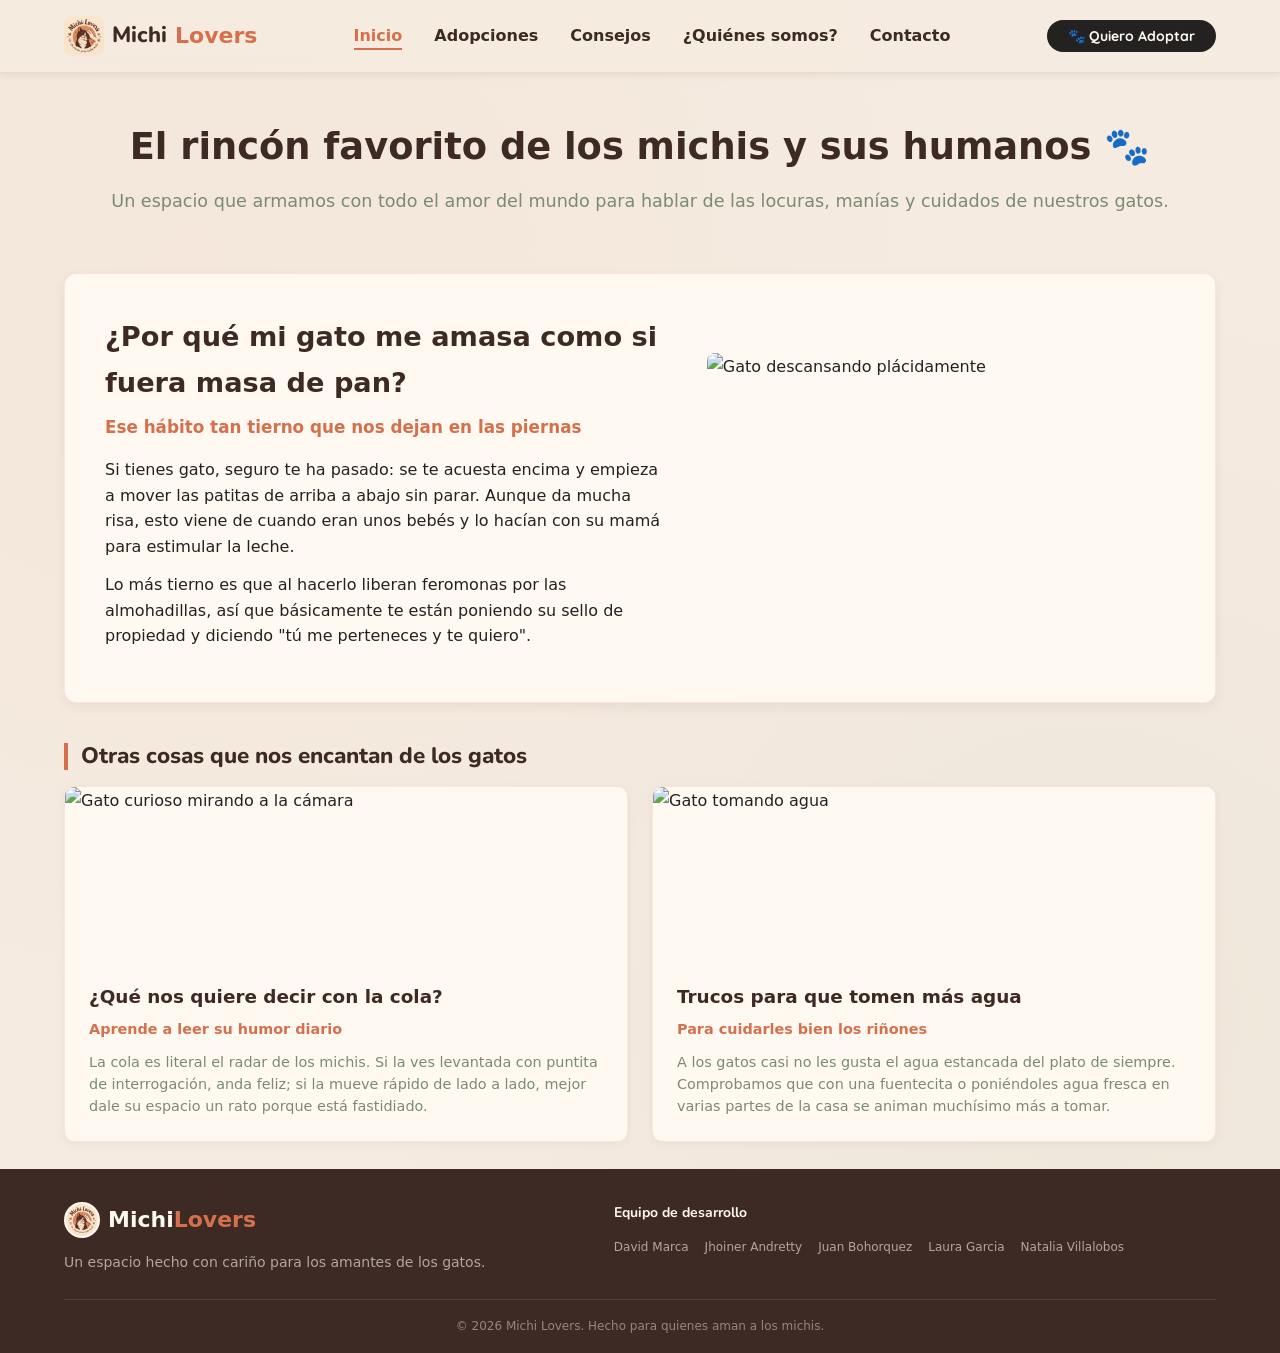
==== index.html @ 4d587a71 "Fix homepage links after rename" ====
<!DOCTYPE html>
<html lang="es">
<head>
  <meta charset="UTF-8">
  <meta name="viewport" content="width=device-width, initial-scale=1.0">
  <title>Blog Michi Lovers - Inicio</title>
  <link rel="stylesheet" href="styles.css">
</head>
<body>

  <!-- Navbar -->
  <header class="navbar" id="navbar" role="banner">
    <div class="container">
      <nav class="navbar__inner" aria-label="Navegación principal">
        <a href="index.html" class="navbar__logo" id="navbar-logo" aria-label="Michi Lovers - Ir al inicio">
          <img src="logo2michilovers.jpg" alt="Logo Michi Lovers" class="navbar__logo-img">
          Michi<span>Lovers</span>
        </a>
        <ul class="navbar__menu" id="navbar-menu" role="list">
          <li><a href="index.html" class="navbar__link is-active" id="nav-inicio" aria-current="page">Inicio</a></li>
          <li><a href="adopcion.html" class="navbar__link" id="nav-adopcion">Adopciones</a></li>
          <li><a href="articulos.html" class="navbar__link" id="nav-consejos">Consejos</a></li>
          <li><a href="quienesSomos.html" class="navbar__link" id="nav-quienes-somos">¿Quiénes somos?</a></li>
          <li><a href="contacto.html" class="navbar__link" id="nav-contacto">Contacto</a></li>
        </ul>
        <div class="navbar__cta" id="navbar-cta">
          <a href="adopcion.html" class="btn btn--dark btn--sm" id="navbar-cta-btn">&#x1F43E; Quiero Adoptar</a>
        </div>
        <button class="navbar__toggle" id="navbar-toggle" type="button" aria-label="Abrir menú de navegación" aria-expanded="false" aria-controls="navbar-menu">
          <span aria-hidden="true"></span>
          <span aria-hidden="true"></span>
          <span aria-hidden="true"></span>
        </button>
      </nav>
    </div>
  </header>

  <!-- Contenido principal -->
  <main class="home-main">

    <!-- Sección de bienvenida -->
    <section class="hero-section">
      <h1>El rincón favorito de los michis y sus humanos 🐾</h1>
      <p class="hero-subtitle">Un espacio que armamos con todo el amor del mundo para hablar de las locuras, manías y cuidados de nuestros gatos.</p>
    </section>

    <!-- Artículo destacado -->
    <article class="featured-article">
      <div class="article-text">
        <h2>¿Por qué mi gato me amasa como si fuera masa de pan?</h2>
        <h3>Ese hábito tan tierno que nos dejan en las piernas</h3>
        <p>Si tienes gato, seguro te ha pasado: se te acuesta encima y empieza a mover las patitas de arriba a abajo sin parar. Aunque da mucha risa, esto viene de cuando eran unos bebés y lo hacían con su mamá para estimular la leche.</p>
        <p>Lo más tierno es que al hacerlo liberan feromonas por las almohadillas, así que básicamente te están poniendo su sello de propiedad y diciendo "tú me perteneces y te quiero".</p>
      </div>
      <div class="article-image">
        <img src="https://images.unsplash.com/photo-1514888286974-6c03e2ca1dba" alt="Gato descansando plácidamente">
      </div>
    </article>

    <!-- Artículos secundarios en cuadrícula -->
    <section class="sub-articles-section">
      <h3 class="section-title">Otras cosas que nos encantan de los gatos</h3>

      <div class="articles-grid">
        <article class="card-article">
          <div class="card-image">
            <img src="https://images.unsplash.com/photo-1573865526739-10659fec78a5" alt="Gato curioso mirando a la cámara">
          </div>
          <div class="card-body">
            <h4>¿Qué nos quiere decir con la cola?</h4>
            <h5>Aprende a leer su humor diario</h5>
            <p>La cola es literal el radar de los michis. Si la ves levantada con puntita de interrogación, anda feliz; si la mueve rápido de lado a lado, mejor dale su espacio un rato porque está fastidiado.</p>
          </div>
        </article>

        <article class="card-article">
          <div class="card-image">
            <img src="https://images.unsplash.com/photo-1533738363-b7f9aef128ce" alt="Gato tomando agua">
          </div>
          <div class="card-body">
            <h4>Trucos para que tomen más agua</h4>
            <h5>Para cuidarles bien los riñones</h5>
            <p>A los gatos casi no les gusta el agua estancada del plato de siempre. Comprobamos que con una fuentecita o poniéndoles agua fresca en varias partes de la casa se animan muchísimo más a tomar.</p>
          </div>
        </article>
      </div>
    </section>

  </main>

  <!-- Footer -->
  <footer class="footer" role="contentinfo">
    <div class="container">
      <div class="footer__inner">
        <div class="footer__brand">
          <div class="footer__brand-logo">
            <img src="logo2michilovers.jpg" alt="" class="footer__brand-logo-img">
            <span>Michi<span class="footer__brand-highlight">Lovers</span></span>
          </div>
          <p class="footer__brand-text">Un espacio hecho con cariño para los amantes de los gatos.</p>
        </div>
        <section class="footer__team" aria-labelledby="footer-team-title">
          <h2 class="footer__team-title" id="footer-team-title">Equipo de desarrollo</h2>
          <ul class="footer__team-list">
            <li>David Marca</li>
            <li>Jhoiner Andretty</li>
            <li>Juan Bohorquez</li>
            <li>Laura Garcia</li>
            <li>Natalia Villalobos</li>
          </ul>
        </section>
      </div>
      <p class="footer__copyright">&copy; 2026 Michi Lovers. Hecho para quienes aman a los michis.</p>
    </div>
  </footer>

  <script>
    const navbarToggle = document.getElementById('navbar-toggle');
    const navbarMenu = document.getElementById('navbar-menu');

    navbarToggle.addEventListener('click', () => {
      const isOpen = navbarToggle.getAttribute('aria-expanded') === 'true';
      navbarToggle.setAttribute('aria-expanded', String(!isOpen));
      navbarToggle.setAttribute('aria-label', isOpen ? 'Abrir menú de navegación' : 'Cerrar menú de navegación');
      navbarMenu.classList.toggle('is-open', !isOpen);
    });
  </script>
</body>
</html>
---- styles.css ----
/* ============================================================
   MICHI LOVERS — Hoja de Estilos Principal
   Diseño: Cálido · Artesanal · Comunitario
   ============================================================ */

/* ------------------------------------------------------------
   1. FUENTES (Google Fonts)
   ------------------------------------------------------------ */
@import url('https://fonts.googleapis.com/css2?family=Quicksand:wght@400;500;600;700&family=Nunito:wght@400;600;700;800&display=swap');

/* ------------------------------------------------------------
   2. VARIABLES DE DISEÑO — Design Tokens
   ------------------------------------------------------------ */
:root {
  /* Paleta de Colores */
  --color-bg:          #F5EBE0; /* Beige claro / Crema de papel natural */
  --color-text:        #3E2A24; /* Marrón oscuro chocolate (texto principal) */
  --color-accent:      #D5704C; /* Terracota / Óxido (destacados y acentos) */
  --color-secondary:   #7B8A75; /* Verde apagado / Salvia (detalles) */
  --color-card:        #FFF9F2; /* Blanco roto / Crema de pelaje (tarjetas) */
  --color-dark:        #242121; /* Casi negro (botones oscuros y bordes fuertes) */
  --color-footer-bg:   #3E2A24; /* Marrón chocolate (fondo del footer) */
  --color-footer-text: #FFF9F2; /* Crema suave (texto del footer) */
  --color-accent-hover:#c05c39; /* Terracota más oscuro para hover */
  --color-muted:       #9e8b7b; /* Tono apagado para textos secundarios */

  /* Tipografía */
  --font-primary:   'Quicksand', 'Nunito', sans-serif;
  --font-secondary: 'Nunito', 'Quicksand', sans-serif;

  /* Escala tipográfica */
  --fs-xs:   0.75rem;   /* 12px */
  --fs-sm:   0.875rem;  /* 14px */
  --fs-base: 1rem;      /* 16px */
  --fs-md:   1.125rem;  /* 18px */
  --fs-lg:   1.375rem;  /* 22px */
  --fs-xl:   1.75rem;   /* 28px */
  --fs-2xl:  2.25rem;   /* 36px */
  --fs-3xl:  3rem;      /* 48px */

  /* Espaciado */
  --space-xs:  0.5rem;
  --space-sm:  0.75rem;
  --space-md:  1rem;
  --space-lg:  1.5rem;
  --space-xl:  2rem;
  --space-2xl: 3rem;
  --space-3xl: 5rem;

  /* Radios de borde */
  --radius-sm:  8px;
  --radius-md:  12px;
  --radius-lg:  20px;
  --radius-xl:  24px;
  --radius-pill:50px;
  --radius-full:999px;

  /* Sombras */
  --shadow-sm:   0 2px 8px rgba(62, 42, 36, 0.08);
  --shadow-md:   0 6px 20px rgba(62, 42, 36, 0.12);
  --shadow-lg:   0 12px 40px rgba(62, 42, 36, 0.16);
  --shadow-card: 0 4px 16px rgba(213, 112, 76, 0.10);

  /* Transiciones */
  --transition-fast:   150ms ease;
  --transition-base:   250ms ease;
  --transition-smooth: 400ms cubic-bezier(0.25, 0.46, 0.45, 0.94);

  /* Ancho máximo del contenedor */
  --max-width: 1200px;
}

/* ------------------------------------------------------------
   3. RESET Y BASE GLOBAL
   ------------------------------------------------------------ */
*,
*::before,
*::after {
  box-sizing: border-box;
  margin: 0;
  padding: 0;
}

html {
  scroll-behavior: smooth;
  font-size: 16px;
}

body {
  font-family: var(--font-primary);
  background-color: var(--color-bg);
  color: var(--color-text);
  line-height: 1.7;
  -webkit-font-smoothing: antialiased;
  -moz-osx-font-smoothing: grayscale;
  overflow-x: hidden;
  /* Textura de fondo sutil con gradientes decorativos */
  background-image:
    radial-gradient(circle at 15% 20%, rgba(213, 112, 76, 0.04) 0%, transparent 50%),
    radial-gradient(circle at 85% 75%, rgba(123, 138, 117, 0.05) 0%, transparent 50%);
}

img {
  max-width: 100%;
  display: block;
}

a {
  color: inherit;
  text-decoration: none;
}

ul, ol {
  list-style: none;
}

button {
  cursor: pointer;
  font-family: inherit;
  border: none;
  background: none;
}

/* ------------------------------------------------------------
   4. DECORACIÓN DE FONDO — Huellas y corazones como pseudo-elementos
   ------------------------------------------------------------ */
.section--decorated {
  position: relative;
  overflow: hidden;
}

.section--decorated::before {
  content: '🐾';
  position: absolute;
  font-size: 5rem;
  opacity: 0.04;
  top: 2rem;
  left: -1rem;
  transform: rotate(-18deg);
  pointer-events: none;
  user-select: none;
}

.section--decorated::after {
  content: '🐾';
  position: absolute;
  font-size: 4rem;
  opacity: 0.04;
  bottom: 2rem;
  right: -0.5rem;
  transform: rotate(12deg);
  pointer-events: none;
  user-select: none;
}

/* ------------------------------------------------------------
   5. CONTENEDOR PRINCIPAL
   ------------------------------------------------------------ */
.container {
  width: 100%;
  max-width: var(--max-width);
  margin-inline: auto;
  padding-inline: var(--space-lg);
}

/* ------------------------------------------------------------
   6. UTILIDADES TIPOGRÁFICAS
   ------------------------------------------------------------ */
.text-accent   { color: var(--color-accent); }
.text-muted    { color: var(--color-muted); font-size: var(--fs-sm); }
.text-center   { text-align: center; }
.text-bold     { font-weight: 700; }

/* Títulos de sección */
.section-title {
  font-family: var(--font-secondary);
  font-size: var(--fs-2xl);
  font-weight: 800;
  color: var(--color-text);
  line-height: 1.2;
}

.section-subtitle {
  font-size: var(--fs-md);
  color: var(--color-muted);
  max-width: 560px;
  margin-inline: auto;
  margin-top: var(--space-sm);
}

/* Etiqueta de sección (badge pequeño sobre el título) */
.section-eyebrow {
  display: inline-block;
  font-size: var(--fs-xs);
  font-weight: 700;
  letter-spacing: 0.1em;
  text-transform: uppercase;
  color: var(--color-accent);
  background-color: rgba(213, 112, 76, 0.12);
  padding: 4px 14px;
  border-radius: var(--radius-full);
  margin-bottom: var(--space-sm);
}

/* ------------------------------------------------------------
   7. SISTEMA DE BOTONES
   ------------------------------------------------------------ */

/* Base compartida de todos los botones */
.btn {
  display: inline-flex;
  align-items: center;
  justify-content: center;
  gap: var(--space-xs);
  font-family: var(--font-primary);
  font-weight: 700;
  font-size: var(--fs-base);
  padding: 0.65rem 1.75rem;
  border-radius: var(--radius-pill);
  border: 2px solid transparent;
  transition:
    background-color var(--transition-base),
    color           var(--transition-base),
    border-color    var(--transition-base),
    box-shadow      var(--transition-base),
    transform       var(--transition-fast);
  text-decoration: none;
  white-space: nowrap;
  line-height: 1;
}

.btn:active {
  transform: scale(0.97);
}

/* Botón primario — Terracota */
.btn--primary {
  background-color: var(--color-accent);
  color: #fff;
  border-color: var(--color-accent);
}

.btn--primary:hover,
.btn--primary:focus-visible {
  background-color: var(--color-accent-hover);
  border-color:     var(--color-accent-hover);
  box-shadow:       0 6px 20px rgba(213, 112, 76, 0.35);
  transform:        translateY(-2px);
}

/* Botón secundario — Salvia (outline) */
.btn--secondary {
  background-color: transparent;
  color: var(--color-secondary);
  border-color: var(--color-secondary);
}

.btn--secondary:hover,
.btn--secondary:focus-visible {
  background-color: var(--color-secondary);
  color: #fff;
  box-shadow: 0 4px 14px rgba(123, 138, 117, 0.30);
  transform: translateY(-2px);
}

/* Botón oscuro — Para "¡Quiero Adoptar!" en navbar */
.btn--dark {
  background-color: var(--color-dark);
  color: var(--color-card);
  border-color: var(--color-dark);
}

.btn--dark:hover,
.btn--dark:focus-visible {
  background-color: var(--color-accent);
  border-color: var(--color-accent);
  box-shadow: 0 6px 20px rgba(213, 112, 76, 0.35);
  transform: translateY(-2px);
}

/* Botón claro — Para secciones oscuras */
.btn--light {
  background-color: var(--color-card);
  color: var(--color-text);
  border-color: var(--color-card);
}

.btn--light:hover,
.btn--light:focus-visible {
  background-color: #fff;
  box-shadow: 0 6px 20px rgba(0, 0, 0, 0.2);
  transform: translateY(-2px);
}

/* Botón outline claro — Para secciones oscuras */
.btn--outline-light {
  background-color: transparent;
  color: var(--color-footer-text);
  border-color: rgba(255, 249, 242, 0.40);
}

.btn--outline-light:hover,
.btn--outline-light:focus-visible {
  background-color: rgba(255, 249, 242, 0.12);
  border-color: var(--color-footer-text);
  transform: translateY(-2px);
}

/* Tamaño pequeño */
.btn--sm {
  font-size: var(--fs-sm);
  padding: 0.45rem 1.2rem;
}

/* Tamaño grande */
.btn--lg {
  font-size: var(--fs-md);
  padding: 0.85rem 2.2rem;
}

/* ------------------------------------------------------------
   8. NAVBAR / HEADER
   ------------------------------------------------------------ */
.navbar {
  position: sticky;
  top: 0;
  z-index: 100;
  background-color: rgba(245, 235, 224, 0.88); /* Beige semitransparente */
  backdrop-filter: blur(12px);
  -webkit-backdrop-filter: blur(12px);
  border-bottom: 1px solid rgba(62, 42, 36, 0.08);
  box-shadow: var(--shadow-sm);
  transition: box-shadow var(--transition-base);
}

.navbar.scrolled {
  box-shadow: var(--shadow-md);
}

/* Contenedor interno de la navbar */
.navbar__inner {
  display: flex;
  align-items: center;
  justify-content: space-between;
  height: 72px;
  gap: var(--space-lg);
}

/* Logo */
.navbar__logo {
  display: flex;
  align-items: center;
  gap: var(--space-xs);
  font-family: var(--font-secondary);
  font-size: var(--fs-lg);
  font-weight: 800;
  color: var(--color-text);
  flex-shrink: 0;
  transition: opacity var(--transition-fast);
}

.navbar__logo:hover {
  opacity: 0.8;
}

.navbar__logo-icon {
  font-size: 1.6rem;
  line-height: 1;
}

.navbar__logo span {
  color: var(--color-accent);
}

/* Menú de navegación — centrado */
.navbar__menu {
  display: flex;
  align-items: center;
  gap: var(--space-xl);
  flex: 1;
  justify-content: center;
}

/* Enlace de navegación */
.navbar__link {
  font-size: var(--fs-base);
  font-weight: 600;
  color: var(--color-text);
  padding-bottom: 3px;
  border-bottom: 2px solid transparent;
  transition:
    color         var(--transition-fast),
    border-color  var(--transition-fast);
}

.navbar__link:hover {
  color: var(--color-accent);
  border-bottom-color: var(--color-accent);
}

/* Estado activo del enlace */
.navbar__link.is-active {
  color: var(--color-accent);
  border-bottom-color: var(--color-accent);
}

/* CTA del navbar (derecha) */
.navbar__cta {
  flex-shrink: 0;
}

/* Botón hamburguesa (solo móvil) */
.navbar__toggle {
  display: none;
  flex-direction: column;
  justify-content: center;
  align-items: center;
  gap: 5px;
  width: 36px;
  height: 36px;
  background: none;
  border: none;
  cursor: pointer;
  padding: 4px;
}

.navbar__toggle span {
  display: block;
  width: 22px;
  height: 2px;
  background-color: var(--color-text);
  border-radius: 2px;
  transition: transform var(--transition-base), opacity var(--transition-base);
}

/* Estado abierto del toggle hamburguesa */
.navbar__toggle.is-open span:nth-child(1) { transform: translateY(7px) rotate(45deg); }
.navbar__toggle.is-open span:nth-child(2) { opacity: 0; }
.navbar__toggle.is-open span:nth-child(3) { transform: translateY(-7px) rotate(-45deg); }

/* ------------------------------------------------------------
   9. SECCIÓN HERO
   ------------------------------------------------------------ */
.hero {
  position: relative;
  overflow: hidden;
  padding-block: var(--space-3xl);
}

/* Decoración de fondo del hero */
.hero::before {
  content: '🐾';
  position: absolute;
  font-size: 12rem;
  opacity: 0.035;
  top: -2rem;
  right: -3rem;
  transform: rotate(20deg);
  pointer-events: none;
  user-select: none;
}

.hero::after {
  content: '🐾';
  position: absolute;
  font-size: 8rem;
  opacity: 0.035;
  bottom: 1rem;
  left: -2rem;
  transform: rotate(-10deg);
  pointer-events: none;
  user-select: none;
}

/* Grid del hero — dos columnas en escritorio */
.hero__inner {
  display: grid;
  grid-template-columns: 1fr 1fr;
  align-items: center;
  gap: var(--space-3xl);
}

/* Columna de texto */
.hero__content {
  display: flex;
  flex-direction: column;
  align-items: flex-start;
  gap: var(--space-lg);
}

.hero__title {
  font-family: var(--font-secondary);
  font-size: var(--fs-3xl);
  font-weight: 800;
  line-height: 1.15;
  color: var(--color-text);
}

.hero__title .highlight {
  color: var(--color-accent);
  position: relative;
  display: inline-block;
}

/* Subrayado decorativo en el título hero */
.hero__title .highlight::after {
  content: '';
  position: absolute;
  bottom: -4px;
  left: 0;
  width: 100%;
  height: 4px;
  background-color: var(--color-accent);
  border-radius: var(--radius-full);
  opacity: 0.4;
}

.hero__description {
  font-size: var(--fs-md);
  color: var(--color-muted);
  max-width: 480px;
  line-height: 1.8;
}

.hero__actions {
  display: flex;
  flex-wrap: wrap;
  gap: var(--space-sm);
  margin-top: var(--space-xs);
}

/* Estadísticas pequeñas bajo los botones */
.hero__stats {
  display: flex;
  gap: var(--space-xl);
  margin-top: var(--space-sm);
  padding-top: var(--space-lg);
  border-top: 1px solid rgba(62, 42, 36, 0.10);
}

.hero__stat-number {
  font-family: var(--font-secondary);
  font-size: var(--fs-xl);
  font-weight: 800;
  color: var(--color-accent);
  display: block;
}

.hero__stat-label {
  font-size: var(--fs-sm);
  color: var(--color-muted);
}

/* Columna de imagen */
.hero__image-wrapper {
  position: relative;
  display: flex;
  justify-content: center;
}

.hero__image {
  width: 100%;
  max-width: 480px;
  aspect-ratio: 4 / 5;
  object-fit: cover;
  border-radius: var(--radius-xl);
  box-shadow: var(--shadow-lg);
}

/* Badge flotante sobre la imagen hero */
.hero__badge {
  position: absolute;
  bottom: -1rem;
  left: -1rem;
  background-color: var(--color-card);
  border-radius: var(--radius-lg);
  padding: var(--space-sm) var(--space-md);
  box-shadow: var(--shadow-md);
  display: flex;
  align-items: center;
  gap: var(--space-xs);
  font-weight: 700;
  font-size: var(--fs-sm);
  color: var(--color-text);
  animation: float 3.5s ease-in-out infinite;
}

.hero__badge-icon {
  font-size: 1.4rem;
}

/* Animación de flotación */
@keyframes float {
  0%, 100% { transform: translateY(0); }
  50%       { transform: translateY(-8px); }
}

/* ------------------------------------------------------------
   10. SECCIÓN DE CARACTERÍSTICAS / HIGHLIGHTS
   ------------------------------------------------------------ */
.features {
  position: relative;
  padding-block: var(--space-3xl);
  overflow: hidden;
}

.features__header {
  text-align: center;
  margin-bottom: var(--space-2xl);
}

/* Grid de features */
.features__grid {
  display: grid;
  grid-template-columns: repeat(3, 1fr);
  gap: var(--space-lg);
}

/* Tarjeta de feature individual */
.feature-card {
  background-color: var(--color-card);
  border-radius: var(--radius-xl);
  padding: var(--space-xl);
  box-shadow: var(--shadow-card);
  display: flex;
  flex-direction: column;
  gap: var(--space-sm);
  transition:
    transform   var(--transition-smooth),
    box-shadow  var(--transition-smooth);
  position: relative;
  overflow: hidden;
}

/* Barra de acento en la parte superior de cada feature-card */
.feature-card::before {
  content: '';
  position: absolute;
  top: 0;
  left: 0;
  right: 0;
  height: 4px;
  background: linear-gradient(90deg, var(--color-accent), var(--color-secondary));
  border-radius: var(--radius-xl) var(--radius-xl) 0 0;
  opacity: 0;
  transition: opacity var(--transition-base);
}

.feature-card:hover {
  transform: translateY(-6px);
  box-shadow: var(--shadow-lg);
}

.feature-card:hover::before {
  opacity: 1;
}

.feature-card__icon {
  font-size: 2.4rem;
  line-height: 1;
  margin-bottom: var(--space-xs);
}

.feature-card__title {
  font-family: var(--font-secondary);
  font-size: var(--fs-lg);
  font-weight: 700;
  color: var(--color-text);
}

.feature-card__text {
  font-size: var(--fs-sm);
  color: var(--color-muted);
  line-height: 1.7;
}

/* ------------------------------------------------------------
   11. SECCIÓN DE TARJETAS — Consejos y Adopciones
   ------------------------------------------------------------ */
.cards-section {
  position: relative;
  padding-block: var(--space-3xl);
  overflow: hidden;
}

/* Decoración de corazón de fondo */
.cards-section::before {
  content: '♥';
  position: absolute;
  font-size: 10rem;
  color: var(--color-accent);
  opacity: 0.03;
  top: 1rem;
  right: 2rem;
  transform: rotate(15deg);
  pointer-events: none;
  user-select: none;
}

.cards-section__header {
  display: flex;
  align-items: flex-end;
  justify-content: space-between;
  flex-wrap: wrap;
  gap: var(--space-md);
  margin-bottom: var(--space-2xl);
}

.cards-section__header-text {
  max-width: 520px;
}

/* Grid de tarjetas de contenido — 3 columnas */
.cards-grid {
  display: grid;
  grid-template-columns: repeat(3, 1fr);
  gap: var(--space-lg);
}

/* Tarjeta de contenido (post / adopción) */
.post-card {
  background-color: var(--color-card);
  border-radius: var(--radius-xl);
  overflow: hidden;
  box-shadow: var(--shadow-sm);
  display: flex;
  flex-direction: column;
  transition:
    transform   var(--transition-smooth),
    box-shadow  var(--transition-smooth);
}

.post-card:hover {
  transform: translateY(-5px);
  box-shadow: var(--shadow-md);
}

/* Imagen de la tarjeta */
.post-card__image-wrapper {
  position: relative;
  overflow: hidden;
  aspect-ratio: 16 / 10;
}

.post-card__image {
  width: 100%;
  height: 100%;
  object-fit: cover;
  transition: transform var(--transition-smooth);
}

.post-card:hover .post-card__image {
  transform: scale(1.05);
}

/* Badge de categoría sobre la imagen */
.post-card__category {
  position: absolute;
  top: var(--space-sm);
  left: var(--space-sm);
  background-color: var(--color-accent);
  color: #fff;
  font-size: var(--fs-xs);
  font-weight: 700;
  padding: 4px 12px;
  border-radius: var(--radius-full);
  text-transform: uppercase;
  letter-spacing: 0.06em;
}

/* Cuerpo de la tarjeta */
.post-card__body {
  padding: var(--space-lg);
  display: flex;
  flex-direction: column;
  gap: var(--space-sm);
  flex: 1;
}

.post-card__meta {
  display: flex;
  align-items: center;
  gap: var(--space-sm);
  font-size: var(--fs-xs);
  color: var(--color-muted);
}

.post-card__meta-dot {
  width: 4px;
  height: 4px;
  border-radius: 50%;
  background-color: var(--color-muted);
  opacity: 0.5;
}

.post-card__title {
  font-family: var(--font-secondary);
  font-size: var(--fs-lg);
  font-weight: 700;
  color: var(--color-text);
  line-height: 1.3;
  transition: color var(--transition-fast);
}

.post-card:hover .post-card__title {
  color: var(--color-accent);
}

.post-card__excerpt {
  font-size: var(--fs-sm);
  color: var(--color-muted);
  line-height: 1.7;
  flex: 1;
}

/* Pie de tarjeta — interacciones */
.post-card__footer {
  display: flex;
  align-items: center;
  justify-content: space-between;
  padding: var(--space-sm) var(--space-lg);
  border-top: 1px solid rgba(62, 42, 36, 0.07);
  margin-top: auto;
}

/* Botón de interacción: like / guardar */
.post-card__action {
  display: inline-flex;
  align-items: center;
  gap: 6px;
  font-size: var(--fs-sm);
  font-weight: 600;
  color: var(--color-muted);
  background: none;
  border: none;
  cursor: pointer;
  padding: 6px 10px;
  border-radius: var(--radius-md);
  transition:
    color            var(--transition-fast),
    background-color var(--transition-fast);
}

.post-card__action:hover {
  color: var(--color-accent);
  background-color: rgba(213, 112, 76, 0.08);
}

/* Estado "liked" activo */
.post-card__action.is-liked {
  color: var(--color-accent);
}

.post-card__action-icon {
  font-size: 1rem;
  line-height: 1;
  transition: transform var(--transition-fast);
}

.post-card__action:hover .post-card__action-icon {
  transform: scale(1.25);
}

/* Enlace "Leer más" */
.post-card__read-more {
  font-size: var(--fs-sm);
  font-weight: 700;
  color: var(--color-accent);
  display: inline-flex;
  align-items: center;
  gap: 4px;
  transition: gap var(--transition-fast);
}

.post-card__read-more:hover {
  gap: 8px;
}

/* Tarjeta destacada — ocupa 2 columnas */
.post-card--featured {
  grid-column: span 2;
}

.post-card--featured .post-card__image-wrapper {
  aspect-ratio: 16 / 7;
}

.post-card--featured .post-card__title {
  font-size: var(--fs-xl);
}

/* ------------------------------------------------------------
   12. SECCIÓN CTA / ADOPCIÓN
   ------------------------------------------------------------ */
.cta-section {
  position: relative;
  padding-block: var(--space-3xl);
  overflow: hidden;
}

.cta-section__inner {
  background: linear-gradient(135deg, var(--color-text) 0%, #5a3a30 100%);
  border-radius: var(--radius-xl);
  padding: var(--space-3xl) var(--space-2xl);
  text-align: center;
  position: relative;
  overflow: hidden;
}

/* Decoraciones de fondo del CTA */
.cta-section__inner::before {
  content: '🐾';
  position: absolute;
  font-size: 9rem;
  opacity: 0.06;
  top: -1rem;
  left: -1rem;
  transform: rotate(-20deg);
  pointer-events: none;
}

.cta-section__inner::after {
  content: '🐾';
  position: absolute;
  font-size: 7rem;
  opacity: 0.06;
  bottom: -1rem;
  right: -0.5rem;
  transform: rotate(15deg);
  pointer-events: none;
}

.cta-section__eyebrow {
  background-color: rgba(213, 112, 76, 0.25);
  color: #e8936f;
}

.cta-section__title {
  font-family: var(--font-secondary);
  font-size: var(--fs-2xl);
  font-weight: 800;
  color: var(--color-footer-text);
  line-height: 1.2;
  margin-bottom: var(--space-md);
}

.cta-section__text {
  font-size: var(--fs-md);
  color: rgba(255, 249, 242, 0.75);
  max-width: 520px;
  margin: 0 auto var(--space-xl);
  line-height: 1.8;
}

.cta-section__actions {
  display: flex;
  justify-content: center;
  gap: var(--space-sm);
  flex-wrap: wrap;
}

/* ------------------------------------------------------------
   13. NEWSLETTER / SUSCRIPCIÓN
   ------------------------------------------------------------ */
.newsletter {
  padding-block: var(--space-3xl);
}

.newsletter__inner {
  background-color: var(--color-card);
  border-radius: var(--radius-xl);
  padding: var(--space-2xl);
  display: grid;
  grid-template-columns: 1fr 1fr;
  align-items: center;
  gap: var(--space-2xl);
  box-shadow: var(--shadow-card);
}

.newsletter__title {
  font-family: var(--font-secondary);
  font-size: var(--fs-xl);
  font-weight: 800;
  color: var(--color-text);
  line-height: 1.25;
}

.newsletter__text {
  font-size: var(--fs-sm);
  color: var(--color-muted);
  margin-top: var(--space-xs);
  line-height: 1.7;
}

/* Formulario de suscripción */
.newsletter__form {
  display: flex;
  gap: var(--space-xs);
}

.newsletter__input {
  flex: 1;
  font-family: var(--font-primary);
  font-size: var(--fs-base);
  color: var(--color-text);
  background-color: var(--color-bg);
  border: 2px solid rgba(62, 42, 36, 0.15);
  border-radius: var(--radius-pill);
  padding: 0.65rem 1.25rem;
  outline: none;
  transition: border-color var(--transition-fast), box-shadow var(--transition-fast);
}

.newsletter__input::placeholder {
  color: var(--color-muted);
  opacity: 0.7;
}

.newsletter__input:focus {
  border-color: var(--color-accent);
  box-shadow: 0 0 0 3px rgba(213, 112, 76, 0.15);
}

/* ------------------------------------------------------------
   14. FOOTER
   ------------------------------------------------------------ */
.footer {
  background-color: var(--color-footer-bg);
  color: var(--color-footer-text);
  padding-block: var(--space-xl) var(--space-md);
}

.footer__inner {
  display: grid;
  grid-template-columns: 1fr 1.2fr;
  gap: var(--space-2xl);
  padding-bottom: var(--space-lg);
  border-bottom: 1px solid rgba(255, 249, 242, 0.10);
}

/* Columna de marca del footer */
.footer__brand-logo {
  font-family: var(--font-secondary);
  font-size: var(--fs-lg);
  font-weight: 800;
  color: var(--color-footer-text);
  display: flex;
  align-items: center;
  gap: var(--space-xs);
  margin-bottom: var(--space-sm);
}

.footer__brand-logo > img {
  width: 36px;
  height: 36px;
  padding: 2px;
  border-radius: 50%;
  background-color: var(--color-card);
  object-fit: contain;
}

.footer__brand-logo > span {
  color: var(--color-footer-text);
}

.footer__brand-highlight {
  color: var(--color-accent);
}

.footer__brand-text {
  font-size: var(--fs-sm);
  color: rgba(255, 249, 242, 0.60);
  line-height: 1.7;
}

.footer__team-title {
  font-family: var(--font-secondary);
  font-size: var(--fs-sm);
  font-weight: 700;
  color: var(--color-footer-text);
  margin-bottom: var(--space-sm);
}

.footer__team-list {
  display: flex;
  flex-wrap: wrap;
  column-gap: var(--space-md);
  row-gap: var(--space-xs);
  font-size: var(--fs-xs);
  color: rgba(255, 249, 242, 0.60);
}

/* Iconos de redes sociales */
.footer__socials {
  display: flex;
  gap: var(--space-sm);
  margin-top: var(--space-md);
}

.footer__social-link {
  display: inline-flex;
  align-items: center;
  justify-content: center;
  width: 36px;
  height: 36px;
  border-radius: 50%;
  background-color: rgba(255, 249, 242, 0.10);
  color: var(--color-footer-text);
  font-size: var(--fs-sm);
  transition:
    background-color var(--transition-fast),
    transform        var(--transition-fast);
}

.footer__social-link:hover {
  background-color: var(--color-accent);
  transform: translateY(-3px);
}

/* Columnas de navegación del footer */
.footer__nav-title {
  font-family: var(--font-secondary);
  font-size: var(--fs-sm);
  font-weight: 700;
  color: var(--color-footer-text);
  text-transform: uppercase;
  letter-spacing: 0.08em;
  margin-bottom: var(--space-md);
}

.footer__nav-list {
  display: flex;
  flex-direction: column;
  gap: var(--space-xs);
}

.footer__nav-link {
  font-size: var(--fs-sm);
  color: rgba(255, 249, 242, 0.60);
  transition: color var(--transition-fast), padding-left var(--transition-fast);
}

.footer__nav-link:hover {
  color: var(--color-accent);
  padding-left: 4px;
}

/* Pie del footer — copyright centrado */
.footer__bottom {
  display: flex;
  align-items: center;
  justify-content: center;
  flex-wrap: wrap;
  gap: var(--space-sm);
  padding-top: var(--space-lg);
  text-align: center;
}

.footer__copyright {
  font-size: var(--fs-xs);
  color: rgba(255, 249, 242, 0.45);
  line-height: 1.8;
  padding-top: var(--space-md);
  text-align: center;
}

.footer__copyright span {
  color: var(--color-accent);
}

/* Corazón animado en el copyright */
.footer__heart {
  display: inline-block;
  color: var(--color-accent);
  animation: heartbeat 1.4s ease-in-out infinite;
}

@keyframes heartbeat {
  0%, 100% { transform: scale(1); }
  14%       { transform: scale(1.3); }
  28%       { transform: scale(1); }
  42%       { transform: scale(1.2); }
  70%       { transform: scale(1); }
}

/* ------------------------------------------------------------
   15. TAGS / CHIPS DE ETIQUETAS
   ------------------------------------------------------------ */
.tag {
  display: inline-block;
  font-size: var(--fs-xs);
  font-weight: 600;
  color: var(--color-secondary);
  background-color: rgba(123, 138, 117, 0.12);
  padding: 3px 12px;
  border-radius: var(--radius-full);
  transition: background-color var(--transition-fast), color var(--transition-fast);
}

.tag:hover {
  background-color: var(--color-secondary);
  color: #fff;
}

.tag--accent {
  color: var(--color-accent);
  background-color: rgba(213, 112, 76, 0.12);
}

.tag--accent:hover {
  background-color: var(--color-accent);
  color: #fff;
}

/* ------------------------------------------------------------
   16. AVATAR DE AUTOR
   ------------------------------------------------------------ */
.author-avatar {
  display: flex;
  align-items: center;
  gap: var(--space-xs);
}

.author-avatar__img {
  width: 36px;
  height: 36px;
  border-radius: 50%;
  object-fit: cover;
  border: 2px solid var(--color-card);
  box-shadow: var(--shadow-sm);
}

.author-avatar__name {
  font-size: var(--fs-sm);
  font-weight: 600;
  color: var(--color-text);
}

/* ------------------------------------------------------------
   17. DIVISORES DECORATIVOS
   ------------------------------------------------------------ */
.divider {
  border: none;
  border-top: 1px solid rgba(62, 42, 36, 0.10);
  margin-block: var(--space-xl);
}

.divider--dashed {
  border-top-style: dashed;
}

/* ------------------------------------------------------------
   18. SCROLLBAR PERSONALIZADA (Webkit)
   ------------------------------------------------------------ */
::-webkit-scrollbar {
  width: 8px;
}

::-webkit-scrollbar-track {
  background: var(--color-bg);
}

::-webkit-scrollbar-thumb {
  background-color: rgba(213, 112, 76, 0.35);
  border-radius: var(--radius-full);
  border: 2px solid var(--color-bg);
}

::-webkit-scrollbar-thumb:hover {
  background-color: var(--color-accent);
}

/* ------------------------------------------------------------
   19. ACCESIBILIDAD — Focus visible
   ------------------------------------------------------------ */
:focus-visible {
  outline: 3px solid var(--color-accent);
  outline-offset: 3px;
  border-radius: var(--radius-sm);
}

/* ------------------------------------------------------------
   20. UTILIDADES DE LAYOUT
   ------------------------------------------------------------ */
.flex           { display: flex; }
.flex-center    { display: flex; align-items: center; justify-content: center; }
.flex-between   { display: flex; align-items: center; justify-content: space-between; }
.flex-col       { display: flex; flex-direction: column; }
.gap-xs         { gap: var(--space-xs); }
.gap-sm         { gap: var(--space-sm); }
.gap-md         { gap: var(--space-md); }
.gap-lg         { gap: var(--space-lg); }
.mt-sm          { margin-top: var(--space-sm); }
.mt-md          { margin-top: var(--space-md); }
.mt-lg          { margin-top: var(--space-lg); }
.mb-sm          { margin-bottom: var(--space-sm); }
.mb-md          { margin-bottom: var(--space-md); }
.visually-hidden {
  position: absolute;
  width: 1px;
  height: 1px;
  padding: 0;
  margin: -1px;
  overflow: hidden;
  clip: rect(0, 0, 0, 0);
  white-space: nowrap;
  border: 0;
}

/* ------------------------------------------------------------
   21. RESPONSIVE — Tablet (max-width: 1024px)
   ------------------------------------------------------------ */
@media (max-width: 1024px) {

  :root {
    --fs-3xl: 2.5rem;
    --fs-2xl: 1.875rem;
  }

  /* Hero: una sola columna */
  .hero__inner {
    grid-template-columns: 1fr;
    text-align: center;
    gap: var(--space-2xl);
  }

  .hero__content {
    align-items: center;
  }

  .hero__description {
    max-width: 600px;
  }

  .hero__stats {
    justify-content: center;
  }

  .hero__image-wrapper {
    max-width: 420px;
    margin-inline: auto;
  }

  /* Features: 2 columnas */
  .features__grid {
    grid-template-columns: repeat(2, 1fr);
  }

  /* Cards: 2 columnas */
  .cards-grid {
    grid-template-columns: repeat(2, 1fr);
  }

  .post-card--featured {
    grid-column: span 2;
  }

  /* Newsletter: 1 columna */
  .newsletter__inner {
    grid-template-columns: 1fr;
    text-align: center;
  }

  .newsletter__form {
    max-width: 480px;
    margin-inline: auto;
  }

  /* Footer: 2 columnas */
  .footer__inner {
    grid-template-columns: 1fr 1fr;
  }
}

/* ------------------------------------------------------------
   22. RESPONSIVE — Móvil (max-width: 768px)
   ------------------------------------------------------------ */
@media (max-width: 768px) {

  :root {
    --fs-3xl:   2rem;
    --fs-2xl:   1.625rem;
    --fs-xl:    1.375rem;
    --space-3xl: 3.5rem;
  }

  /* Navbar: menú hamburguesa */
  .navbar__menu {
    display: none;
    position: absolute;
    top: 72px;
    left: 0;
    right: 0;
    background-color: var(--color-bg);
    flex-direction: column;
    padding: var(--space-lg);
    gap: var(--space-md);
    box-shadow: var(--shadow-md);
    border-top: 1px solid rgba(62, 42, 36, 0.08);
    z-index: 99;
  }

  .navbar__menu.is-open {
    display: flex;
  }

  /* CTA de navbar oculto; se mueve al menú desplegable */
  .navbar__cta {
    display: none;
  }

  .navbar__cta--menu {
    display: flex !important;
    width: 100%;
    justify-content: center;
  }

  .navbar__toggle {
    display: flex;
  }

  /* Hero */
  .hero {
    padding-block: var(--space-2xl);
  }

  .hero__actions {
    justify-content: center;
    width: 100%;
  }

  .hero__badge {
    left: 50%;
    transform: translateX(-50%);
    bottom: -1.5rem;
    animation: none; /* Desactiva flotación en móvil para rendimiento */
  }

  /* Features: 1 columna */
  .features__grid {
    grid-template-columns: 1fr;
  }

  /* Cards: 1 columna */
  .cards-grid {
    grid-template-columns: 1fr;
  }

  .post-card--featured {
    grid-column: span 1;
  }

  /* Header de sección: apilado */
  .cards-section__header {
    flex-direction: column;
    align-items: flex-start;
  }

  /* CTA: padding reducido */
  .cta-section__inner {
    padding: var(--space-2xl) var(--space-lg);
  }

  /* Newsletter: input apilado */
  .newsletter__form {
    flex-direction: column;
  }

  /* Footer: 1 columna */
  .footer__inner {
    grid-template-columns: 1fr;
    gap: var(--space-lg);
  }

  .footer__brand-text {
    max-width: 100%;
  }
}

/* ------------------------------------------------------------
   23. RESPONSIVE — Móvil pequeño (max-width: 480px)
   ------------------------------------------------------------ */
@media (max-width: 480px) {

  :root {
    --fs-3xl: 1.75rem;
    --fs-2xl: 1.5rem;
  }

  .container {
    padding-inline: var(--space-md);
  }

  .hero__stats {
    flex-wrap: wrap;
    gap: var(--space-md);
    justify-content: center;
  }

  /* Botones a ancho completo en pantallas muy pequeñas */
  .btn--lg {
    width: 100%;
  }

  .cta-section__actions {
    flex-direction: column;
    align-items: center;
  }

  .cta-section__actions .btn {
    width: 100%;
    max-width: 320px;
  }
}

/* ============================================================
   24. PÁGINA CONTACTO
   ============================================================ */

/* ── Hero de contacto ── */
.contact-hero {
  padding-block: var(--space-3xl) var(--space-2xl);
  text-align: center;
  position: relative;
  overflow: hidden;
}

.contact-hero::after {
  content: '🐾';
  position: absolute;
  font-size: 7rem;
  opacity: 0.04;
  bottom: 0;
  left: -1.5rem;
  transform: rotate(-12deg);
  pointer-events: none;
}

.contact-hero__title {
  font-family: var(--font-secondary);
  font-size: var(--fs-3xl);
  font-weight: 800;
  color: var(--color-text);
  line-height: 1.15;
  margin-bottom: var(--space-md);
}

.contact-hero__title .highlight { color: var(--color-accent); }

.contact-hero__subtitle {
  font-size: var(--fs-md);
  color: var(--color-muted);
  max-width: 540px;
  margin-inline: auto;
  line-height: 1.8;
}

/* ── Layout principal: formulario centrado ── */
.contact-layout {
  display: grid;
  grid-template-columns: minmax(0, 800px);
  justify-content: center;
  gap: var(--space-2xl);
  padding-bottom: var(--space-3xl);
  align-items: start;
}

/* ── Tarjeta del formulario ── */
.contact-form-card {
  background-color: var(--color-card);
  border-radius: var(--radius-xl);
  padding: var(--space-2xl);
  box-shadow: var(--shadow-card);
}

.contact-form-card__title {
  font-family: var(--font-secondary);
  font-size: var(--fs-xl);
  font-weight: 800;
  color: var(--color-text);
  margin-bottom: var(--space-xs);
}

.contact-form-card__subtitle {
  font-size: var(--fs-sm);
  color: var(--color-muted);
  margin-bottom: var(--space-xl);
  line-height: 1.7;
}

/* ── Formulario ── */
.contact-form {
  display: flex;
  flex-direction: column;
  gap: var(--space-lg);
}

/* Fila de dos campos */
.form-row {
  display: grid;
  grid-template-columns: 1fr 1fr;
  gap: var(--space-md);
}

/* Grupo de campo */
.form-group {
  display: flex;
  flex-direction: column;
  gap: 6px;
}

/* Etiqueta */
.form-label {
  font-size: var(--fs-sm);
  font-weight: 700;
  color: var(--color-text);
}

.form-label .required {
  color: var(--color-accent);
  margin-left: 2px;
}

/* Inputs, select y textarea */
.form-input,
.form-select,
.form-textarea {
  font-family: var(--font-primary);
  font-size: var(--fs-base);
  color: var(--color-text);
  background-color: var(--color-bg);
  border: 2px solid rgba(62, 42, 36, 0.15);
  border-radius: var(--radius-md);
  padding: 0.65rem 1rem;
  outline: none;
  width: 100%;
  transition:
    border-color var(--transition-fast),
    box-shadow   var(--transition-fast);
}

.form-input::placeholder,
.form-textarea::placeholder {
  color: var(--color-muted);
  opacity: 0.65;
}

.form-input:focus,
.form-select:focus,
.form-textarea:focus {
  border-color: var(--color-accent);
  box-shadow: 0 0 0 3px rgba(213, 112, 76, 0.15);
}

/* Estado válido */
.form-input:not(:placeholder-shown):valid {
  border-color: var(--color-secondary);
}

/* Estado inválido (solo post-interacción) */
.form-input:not(:placeholder-shown):invalid {
  border-color: #c0392b;
  box-shadow: 0 0 0 3px rgba(192, 57, 43, 0.12);
}

/* Select personalizado */
.form-select {
  appearance: none;
  -webkit-appearance: none;
  background-image: url("data:image/svg+xml,%3Csvg xmlns='http://www.w3.org/2000/svg' width='12' height='8' viewBox='0 0 12 8'%3E%3Cpath d='M1 1l5 5 5-5' stroke='%239e8b7b' stroke-width='1.8' fill='none' stroke-linecap='round'/%3E%3C/svg%3E");
  background-repeat: no-repeat;
  background-position: right 1rem center;
  padding-right: 2.5rem;
  cursor: pointer;
}

/* Textarea */
.form-textarea {
  resize: vertical;
  min-height: 140px;
  line-height: 1.7;
}

/* Texto de ayuda */
.form-hint {
  font-size: var(--fs-xs);
  color: var(--color-muted);
  margin-top: 2px;
}

/* Checkbox */
.form-checkbox-group {
  display: flex;
  align-items: flex-start;
  gap: var(--space-sm);
}

.form-checkbox {
  width: 18px;
  height: 18px;
  min-width: 18px;
  accent-color: var(--color-accent);
  margin-top: 2px;
  cursor: pointer;
}

.form-checkbox-label {
  font-size: var(--fs-sm);
  color: var(--color-muted);
  line-height: 1.6;
  cursor: pointer;
}

.form-checkbox-label a {
  color: var(--color-accent);
  text-decoration: underline;
  text-underline-offset: 2px;
}

/* Pie del formulario */
.form-submit {
  display: flex;
  align-items: center;
  justify-content: space-between;
  flex-wrap: wrap;
  gap: var(--space-md);
  padding-top: var(--space-sm);
}

.form-submit__note {
  font-size: var(--fs-xs);
  color: var(--color-muted);
}

/* Mensaje de éxito */
.form-success {
  display: none;
  background-color: rgba(123, 138, 117, 0.12);
  border: 1.5px solid var(--color-secondary);
  border-radius: var(--radius-md);
  padding: var(--space-md) var(--space-lg);
  color: var(--color-secondary);
  font-size: var(--fs-sm);
  font-weight: 600;
  align-items: center;
  gap: var(--space-xs);
  margin-bottom: var(--space-lg);
}

.form-success.is-visible {
  display: flex;
}

/* ── Sidebar de contacto ── */
.contact-sidebar {
  display: flex;
  flex-direction: column;
  gap: var(--space-lg);
}

/* Imagen del logo en el sidebar */
.contact-sidebar__logo-img {
  width: 100%;
  border-radius: var(--radius-xl);
  box-shadow: var(--shadow-md);
  object-fit: cover;
}

/* Tarjeta de información de contacto */
.contact-info-card {
  background-color: var(--color-card);
  border-radius: var(--radius-xl);
  padding: var(--space-xl);
  box-shadow: var(--shadow-card);
}

.contact-info-card__title {
  font-family: var(--font-secondary);
  font-size: var(--fs-lg);
  font-weight: 700;
  color: var(--color-text);
  margin-bottom: var(--space-lg);
  padding-bottom: var(--space-sm);
  border-bottom: 2px dashed rgba(62, 42, 36, 0.10);
}

.contact-info-list {
  display: flex;
  flex-direction: column;
  gap: var(--space-md);
}

.contact-info-item {
  display: flex;
  align-items: flex-start;
  gap: var(--space-sm);
}

.contact-info-item__icon {
  width: 40px;
  height: 40px;
  min-width: 40px;
  border-radius: var(--radius-md);
  background-color: rgba(213, 112, 76, 0.12);
  display: flex;
  align-items: center;
  justify-content: center;
  font-size: 1.15rem;
  transition: background-color var(--transition-fast);
}

.contact-info-item:hover .contact-info-item__icon {
  background-color: rgba(213, 112, 76, 0.22);
}

.contact-info-item__label {
  font-size: var(--fs-xs);
  font-weight: 700;
  text-transform: uppercase;
  letter-spacing: 0.08em;
  color: var(--color-muted);
  display: block;
  margin-bottom: 2px;
}

.contact-info-item__value {
  font-size: var(--fs-sm);
  font-weight: 600;
  color: var(--color-text);
}

.contact-info-item__value a {
  color: var(--color-accent);
  transition: opacity var(--transition-fast);
}

.contact-info-item__value a:hover {
  opacity: 0.75;
}

/* ── Tarjeta de redes sociales ── */
.social-card {
  background: linear-gradient(135deg, var(--color-text) 0%, #5a3a30 100%);
  border-radius: var(--radius-xl);
  padding: var(--space-xl);
  color: var(--color-footer-text);
}

.social-card__title {
  font-family: var(--font-secondary);
  font-size: var(--fs-lg);
  font-weight: 700;
  margin-bottom: var(--space-xs);
}

.social-card__text {
  font-size: var(--fs-sm);
  color: rgba(255, 249, 242, 0.65);
  margin-bottom: var(--space-lg);
  line-height: 1.6;
}

.social-card__links {
  display: flex;
  flex-direction: column;
  gap: var(--space-sm);
}

.social-link-item {
  display: flex;
  align-items: center;
  gap: var(--space-sm);
  padding: var(--space-sm) var(--space-md);
  background-color: rgba(255, 249, 242, 0.08);
  border-radius: var(--radius-md);
  color: var(--color-footer-text);
  font-size: var(--fs-sm);
  font-weight: 600;
  transition:
    background-color var(--transition-fast),
    transform        var(--transition-fast);
}

.social-link-item:hover {
  background-color: rgba(213, 112, 76, 0.30);
  transform: translateX(4px);
}

.social-link-item__icon {
  font-size: 1.2rem;
  line-height: 1;
}

.social-link-item__handle {
  color: rgba(255, 249, 242, 0.55);
  font-size: var(--fs-xs);
  margin-left: auto;
}

/* ── Tarjeta FAQ rápido ── */
.faq-card {
  background-color: var(--color-card);
  border-radius: var(--radius-xl);
  padding: var(--space-xl);
  box-shadow: var(--shadow-card);
}

.faq-card__title {
  font-family: var(--font-secondary);
  font-size: var(--fs-lg);
  font-weight: 700;
  color: var(--color-text);
  margin-bottom: var(--space-lg);
}

.faq-item {
  border-bottom: 1px solid rgba(62, 42, 36, 0.08);
  padding-block: var(--space-sm);
}

.faq-item:last-child {
  border-bottom: none;
  padding-bottom: 0;
}

.faq-item__question {
  font-size: var(--fs-sm);
  font-weight: 700;
  color: var(--color-text);
  margin-bottom: 4px;
  display: flex;
  align-items: flex-start;
  gap: 6px;
}

.faq-item__question::before {
  content: '🐾';
  font-size: 0.85rem;
  flex-shrink: 0;
  margin-top: 1px;
}

.faq-item__answer {
  font-size: var(--fs-xs);
  color: var(--color-muted);
  line-height: 1.7;
  padding-left: 1.4rem;
}

.faq-item__answer a { color: var(--color-accent); }

/* ── Navbar: logo imagen ── */
.navbar__logo-img {
  height: 40px;
  width: auto;
  border-radius: var(--radius-sm);
  object-fit: contain;
}

/* ── Responsive Contacto ── */
@media (max-width: 1024px) {
  .contact-layout {
    grid-template-columns: 1fr;
  }

  .contact-sidebar {
    display: grid;
    grid-template-columns: 1fr 1fr;
  }

  /* La imagen del logo y la tarjeta oscura de redes ocupan todo el ancho */
  .contact-sidebar__logo-img,
  .social-card {
    grid-column: 1 / -1;
  }
}

@media (max-width: 768px) {
  .contact-hero__title { font-size: var(--fs-2xl); }

  .form-row { grid-template-columns: 1fr; }

  .contact-sidebar { grid-template-columns: 1fr; }

  .contact-form-card { padding: var(--space-lg); }
}

@media (max-width: 480px) {
  .form-submit {
    flex-direction: column;
    align-items: stretch;
  }

  .form-submit .btn { width: 100%; }
}

/* ============================================================
   FIN DEL ARCHIVO — styles.css · Michi Lovers Blog
   ============================================================ */
/* Reset general y tipografía */
* {
  margin: 0;
  padding: 0;
  box-sizing: border-box;
  font-family: 'Segoe UI', system-ui, sans-serif;
}

/* Estilos de toda la página (Fondo crema claro) */
body {
  background-color: #F5EBE0;
  color: #242121;
  display: flex;
  flex-direction: column;
  min-height: 100vh;
}

/* Header y menú de navegación superior (Marrón cálido) */
.main-header {
  position: sticky;
  top: 0;
  background-color: #8B5E4A;
  padding: 0.8rem 2rem;
  z-index: 1000;
  box-shadow: 0 2px 8px rgba(0, 0, 0, 0.2);
}

.nav-container {
  max-width: 1200px;
  margin: 0 auto;
  display: flex;
  justify-content: space-between;
  align-items: center;
}

/* Logo de Michi Lovers en el header (Sin círculo, sin recortes) */
.logo-link {
  display: flex;
  align-items: center;
  gap: 0.8rem;
  text-decoration: none;
}

.logo-img {
  height: 100px;
  width: auto;
  object-fit: contain;
  border-radius: 0;
  border: none;
  box-shadow: none;
  background: transparent;
  transition: transform 0.2s ease;
}

.logo-link:hover .logo-img {
  transform: scale(1.05);
}

.logo-text {
  color: #FFF9F2;
  font-size: 2.95rem;
  font-weight: 700;
}

.logo-text span {
  color: #D5704C;
}

/* Enlaces del menú (Inicio, Quiénes somos, Contacto) */
.nav-links {
  display: flex;
  list-style: none;
  gap: 2.6rem;
  font-size: 1.2rem;

}

.nav-links a {
  color: #FFF9F2;
  text-decoration: none;
  font-weight: 500;
  transition: color 0.2s;
}

.nav-links a:hover,
.nav-links a.active {
  color: #D5704C;
}

/* Contenedor principal del Home */
.home-main {
  max-width: 1200px;
  margin: 1.7rem auto;
  padding: 0 1.5rem;
  flex: 1;
  display: flex;
  flex-direction: column;
  gap: 2.5rem;
}

/* Título de bienvenida */
.hero-section {
  text-align: center;
  padding: 1rem 0;
}

.hero-section h1 {
  font-size: 2.3rem;
  color: #3E2A24;
  margin-bottom: 0.5rem;
}

.hero-subtitle {
  font-size: 1.1rem;
  color: #7B8A75;
}

/* Artículo destacado */
.featured-article {
  display: flex;
  gap: 2.5rem;
  background-color: #FFF9F2;
  padding: 2.5rem;
  border-radius: 12px;
  box-shadow: 0 4px 12px rgba(62, 42, 36, 0.06);
  align-items: center;
  border: 1px solid rgba(213, 112, 76, 0.15);
}

.article-text {
  flex: 1.2;
}

.article-text h2 {
  font-size: 1.7rem;
  color: #3E2A24;
  margin-bottom: 0.4rem;
}

.article-text h3 {
  font-size: 1.05rem;
  color: #D5704C;
  margin-bottom: 1rem;
  font-weight: 600;
}

.article-text p {
  color: #242121;
  line-height: 1.6;
  margin-bottom: 0.8rem;
}

.article-image {
  flex: 1;
}

.article-image img {
  width: 100%;
  height: 270px;
  object-fit: cover;
  border-radius: 8px;
}

/* Sección de tarjetas secundarias */
.section-title {
  font-size: 1.4rem;
  color: #3E2A24;
  margin-bottom: 1rem;
  border-left: 4px solid #D5704C;
  padding-left: 0.8rem;
}

.articles-grid {
  display: grid;
  grid-template-columns: repeat(auto-fit, minmax(300px, 1fr));
  gap: 1.5rem;
}

.card-article {
  background: #FFF9F2;
  border-radius: 10px;
  overflow: hidden;
  box-shadow: 0 2px 8px rgba(62, 42, 36, 0.05);
  border: 1px solid rgba(213, 112, 76, 0.15);
}

.card-image img {
  width: 100%;
  height: 170px;
  object-fit: cover;
}

.card-body {
  padding: 1.5rem;
}

.card-body h4 {
  font-size: 1.15rem;
  color: #3E2A24;
  margin-bottom: 0.3rem;
}

.card-body h5 {
  font-size: 0.9rem;
  color: #D5704C;
  margin-bottom: 0.7rem;
}

.card-body p {
  font-size: 0.9rem;
  color: #7B8A75;
  line-height: 1.5;
}

/* Pie de página y créditos */
.main-footer {
  background-color: #3E2A24;
  color: #FFF9F2;
  padding: 2rem 1rem;
  margin-top: auto;
  text-align: center;
  font-size: 0.9rem;
}

.footer-content {
  max-width: 600px;
  margin: 0 auto;
  display: flex;
  flex-direction: column;
  gap: 0.6rem;
}

.authors-title {
  color: #D5704C;
  font-weight: 600;
  margin-top: 0.3rem;
}

.authors-list {
  list-style: none;
  display: flex;
  flex-wrap: wrap;
  justify-content: center;
  gap: 0.8rem 1.2rem;
  padding: 0;
}

.authors-list li {
  color: #FFF9F2;
  font-weight: 500;
}

.footer-contact {
  margin-top: 0.5rem;
  font-size: 0.85rem;
  color: #7B8A75;
}
}
}

/*-----SECTION ADOPCION----*/

/* Sección contenedora */
.fichaAdopcion {
  font-family: var(--font-primary);
  background-color: var(--color-bg);
  color: var(--color-text);
  padding: var(--space-xl) var(--space-md);
  max-width: var(--max-width);
  margin: 0 auto;
  border-radius: var(--radius-md);
}

/* Encabezado */
.header-ficha {
  text-align: center;
  margin-bottom: var(--space-xl);
}

.header-ficha h2 {
  font-size: var(--fs-3xl);
  color: var(--color-text);
  margin-bottom: var(--space-xs);
  font-weight: 700;
}

.header-ficha p {
  font-size: var(--fs-base);
  color: var(--color-accent);
  margin: 0;
}

/* Grilla de tarjetas */
.tarjeta-michi {
  display: grid;
  grid-template-columns: repeat(auto-fill, minmax(260px, 1fr));
  gap: var(--space-lg);
}

/* Tarjeta individual */
.card-adopcion {
  background-color: var(--color-card);
  border: 2px solid var(--color-bg);
  border-radius: var(--radius-md);
  overflow: hidden;
  box-shadow: var(--shadow-card);
  display: flex;
  flex-direction: column;
  transition: transform var(--transition-base), box-shadow var(--transition-base);
}

.card-adopcion:hover {
  transform: translateY(-4px);
  box-shadow: var(--shadow-md);
}

.card-img {
  position: relative;
  width: 100%;
  height: 200px;
}

.card-img img {
  width: 100%;
  height: 100%;
  object-fit: cover;
}

.badge-genero {
  position: absolute;
  top: var(--space-xs);
  right: var(--space-xs);
  background-color: var(--color-card);
  color: var(--color-text);
  padding: var(--space-xs) var(--space-sm);
  border-radius: var(--radius-pill);
  font-size: var(--fs-xs);
  font-weight: 600;
  border: 1px solid var(--color-bg);
}

.card-contenido {
  padding: var(--space-md);
  display: flex;
  flex-direction: column;
  flex-grow: 1;
}

.card-contenido h3 {
  margin: 0 0 var(--space-xs) 0;
  font-size: var(--fs-lg);
  color: var(--color-text);
  font-family: var(--font-secondary);
}

.info-edad {
  font-size: var(--fs-sm);
  color: var(--color-accent);
  font-weight: 600;
  margin-bottom: var(--space-sm);
}

.desc-mascota {
  font-size: var(--fs-sm);
  color: var(--color-dark);
  line-height: 1.4;
  margin-bottom: var(--space-md);
  flex-grow: 1;
}

.acciones-card {
  display: flex;
  gap: var(--space-xs);
}

.btn-adoptar {
  flex-grow: 1;
  background-color: var(--color-accent);
  color: #ffffff;
  border: none;
  padding: var(--space-sm) var(--space-md);
  border-radius: var(--radius-sm);
  font-size: var(--fs-base);
  font-weight: 600;
  cursor: pointer;
  transition: background-color var(--transition-fast);
}

.btn-adoptar:hover {
  background-color: var(--color-accent-hover);
}
/* ============================================================
   FIN DEL ARCHIVO — styles.css · Michi Lovers Blog
   ============================================================ */
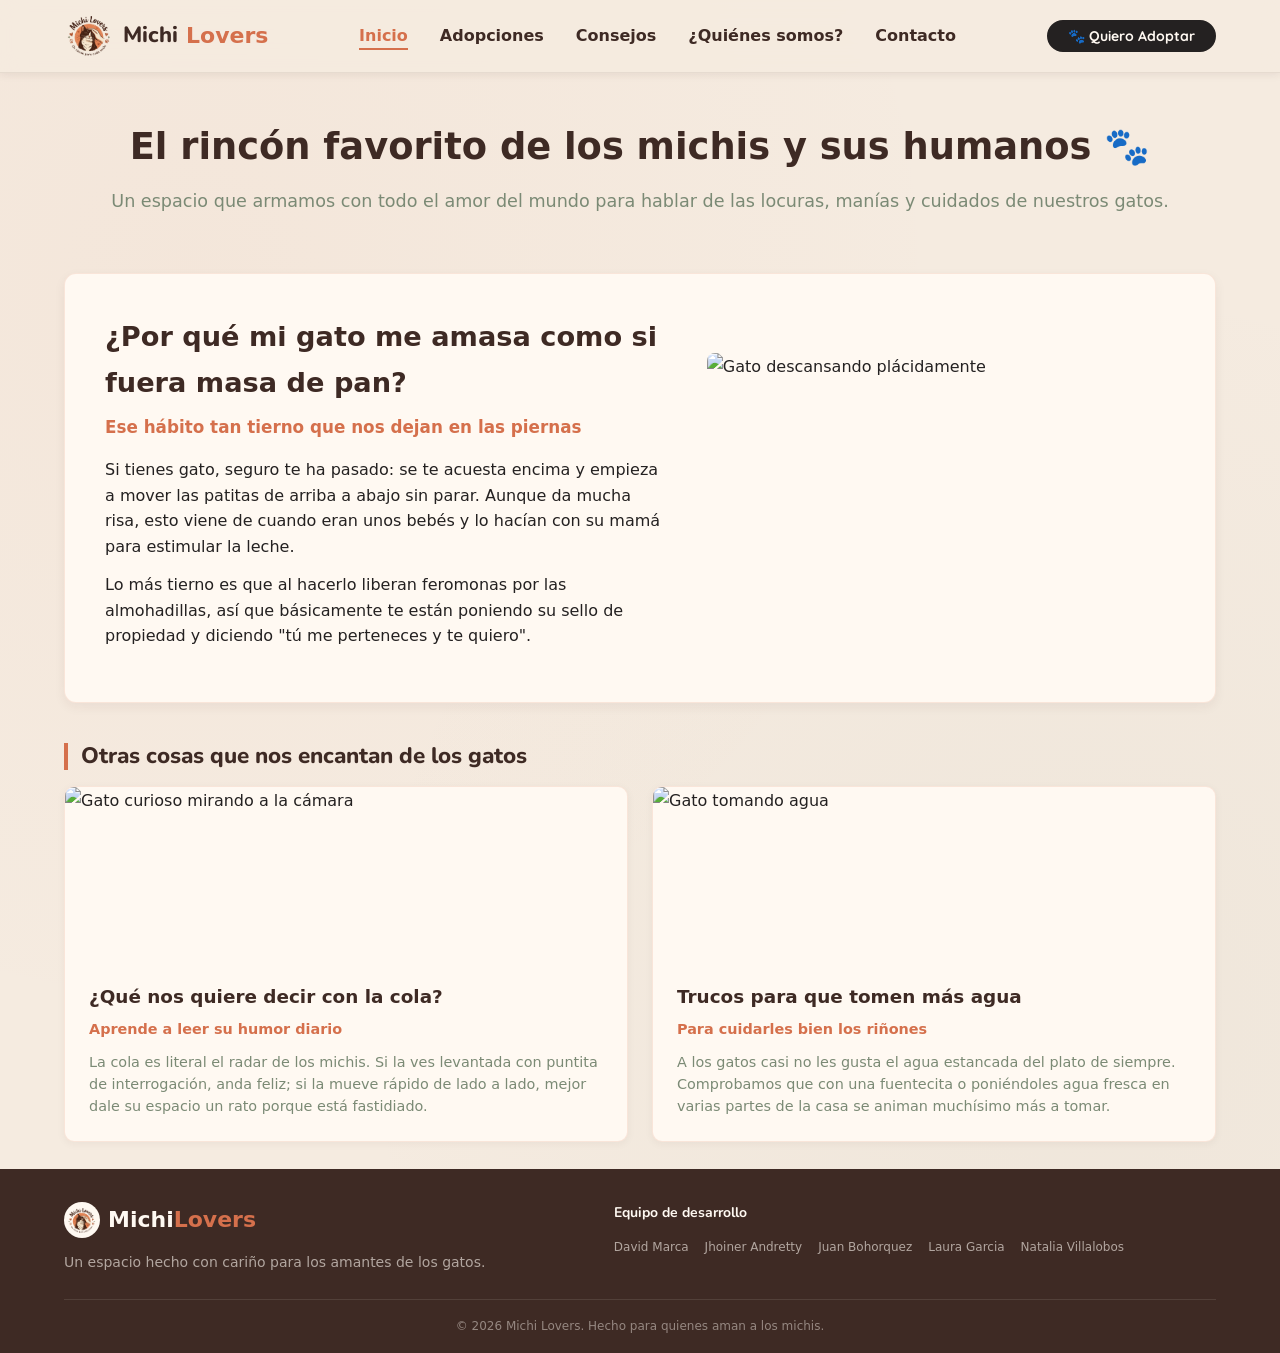
==== commit 1adafcdd: "Se encarpeto correctamente" ====
--- a/index.html
+++ b/index.html
@@ -1,120 +1,160 @@
 <!DOCTYPE html>
 <html lang="es">
-<head>
-  <meta charset="UTF-8">
-  <meta name="viewport" content="width=device-width, initial-scale=1.0">
-  <title>Blog Michi Lovers - Inicio</title>
-  <link rel="stylesheet" href="styles.css">
-</head>
-<body>
+  <head>
+    <meta charset="UTF-8">
+    <meta name="viewport" content="width=device-width, initial-scale=1.0">
+    <title>Blog Michi Lovers - Inicio</title>
+    <!-- Fuentes -->
+    <link rel="preconnect" href="https://fonts.googleapis.com" />
+    <link rel="preconnect" href="https://fonts.gstatic.com" crossorigin />
+    <link
+      href="https://fonts.googleapis.com/css2?family=Quicksand:wght@400;500;600;700&family=Nunito:wght@400;600;700;800&display=swap"
+      rel="stylesheet" />
+    <link rel="stylesheet" href="assets/css/styles.css" />
+  </head>
+  <body>
 
-  <!-- Navbar -->
-  <header class="navbar" id="navbar" role="banner">
-    <div class="container">
-      <nav class="navbar__inner" aria-label="Navegación principal">
-        <a href="index.html" class="navbar__logo" id="navbar-logo" aria-label="Michi Lovers - Ir al inicio">
-          <img src="logo2michilovers.jpg" alt="Logo Michi Lovers" class="navbar__logo-img">
-          Michi<span>Lovers</span>
-        </a>
-        <ul class="navbar__menu" id="navbar-menu" role="list">
-          <li><a href="index.html" class="navbar__link is-active" id="nav-inicio" aria-current="page">Inicio</a></li>
-          <li><a href="adopcion.html" class="navbar__link" id="nav-adopcion">Adopciones</a></li>
-          <li><a href="articulos.html" class="navbar__link" id="nav-consejos">Consejos</a></li>
-          <li><a href="quienesSomos.html" class="navbar__link" id="nav-quienes-somos">¿Quiénes somos?</a></li>
-          <li><a href="contacto.html" class="navbar__link" id="nav-contacto">Contacto</a></li>
-        </ul>
-        <div class="navbar__cta" id="navbar-cta">
-          <a href="adopcion.html" class="btn btn--dark btn--sm" id="navbar-cta-btn">&#x1F43E; Quiero Adoptar</a>
+    <!-- Navbar -->
+    <header class="navbar" id="navbar" role="banner">
+      <div class="container">
+        <nav class="navbar__inner" aria-label="Navegación principal">
+          <a href="index.html" class="navbar__logo" id="navbar-logo"
+            aria-label="Michi Lovers - Ir al inicio">
+            <img src="assets/images/logo.png" alt="Logo Michi Lovers"
+              class="navbar__logo-img">
+            Michi<span>Lovers</span>
+          </a>
+          <ul class="navbar__menu" id="navbar-menu" role="list">
+            <li><a href="index.html" class="navbar__link is-active"
+                id="nav-inicio" aria-current="page">Inicio</a></li>
+            <li><a href="adopcion.html" class="navbar__link"
+                id="nav-adopcion">Adopciones</a></li>
+            <li><a href="articulos.html" class="navbar__link"
+                id="nav-consejos">Consejos</a></li>
+            <li><a href="quienesSomos.html" class="navbar__link"
+                id="nav-quienes-somos">¿Quiénes somos?</a></li>
+            <li><a href="contacto.html" class="navbar__link"
+                id="nav-contacto">Contacto</a></li>
+          </ul>
+          <div class="navbar__cta" id="navbar-cta">
+            <a href="adopcion.html" class="btn btn--dark btn--sm"
+              id="navbar-cta-btn">&#x1F43E; Quiero Adoptar</a>
+          </div>
+          <button class="navbar__toggle" id="navbar-toggle" type="button"
+            aria-label="Abrir menú de navegación" aria-expanded="false"
+            aria-controls="navbar-menu">
+            <span aria-hidden="true"></span>
+            <span aria-hidden="true"></span>
+            <span aria-hidden="true"></span>
+          </button>
+        </nav>
+      </div>
+    </header>
+
+    <!-- Contenido principal -->
+    <main class="home-main">
+
+      <!-- Sección de bienvenida -->
+      <section class="hero-section">
+        <h1>El rincón favorito de los michis y sus humanos 🐾</h1>
+        <p class="hero-subtitle">Un espacio que armamos con todo el amor del
+          mundo para hablar de las locuras, manías y cuidados de nuestros
+          gatos.</p>
+      </section>
+
+      <!-- Artículo destacado -->
+      <article class="featured-article">
+        <div class="article-text">
+          <h2>¿Por qué mi gato me amasa como si fuera masa de pan?</h2>
+          <h3>Ese hábito tan tierno que nos dejan en las piernas</h3>
+          <p>Si tienes gato, seguro te ha pasado: se te acuesta encima y empieza
+            a mover las patitas de arriba a abajo sin parar. Aunque da mucha
+            risa, esto viene de cuando eran unos bebés y lo hacían con su mamá
+            para estimular la leche.</p>
+          <p>Lo más tierno es que al hacerlo liberan feromonas por las
+            almohadillas, así que básicamente te están poniendo su sello de
+            propiedad y diciendo "tú me perteneces y te quiero".</p>
         </div>
-        <button class="navbar__toggle" id="navbar-toggle" type="button" aria-label="Abrir menú de navegación" aria-expanded="false" aria-controls="navbar-menu">
-          <span aria-hidden="true"></span>
-          <span aria-hidden="true"></span>
-          <span aria-hidden="true"></span>
-        </button>
-      </nav>
-    </div>
-  </header>
+        <div class="article-image">
+          <img
+            src="https://images.unsplash.com/photo-1514888286974-6c03e2ca1dba"
+            alt="Gato descansando plácidamente">
+        </div>
+      </article>
 
-  <!-- Contenido principal -->
-  <main class="home-main">
+      <!-- Artículos secundarios en cuadrícula -->
+      <section class="sub-articles-section">
+        <h3 class="section-title">Otras cosas que nos encantan de los gatos</h3>
 
-    <!-- Sección de bienvenida -->
-    <section class="hero-section">
-      <h1>El rincón favorito de los michis y sus humanos 🐾</h1>
-      <p class="hero-subtitle">Un espacio que armamos con todo el amor del mundo para hablar de las locuras, manías y cuidados de nuestros gatos.</p>
-    </section>
+        <div class="articles-grid">
+          <article class="card-article">
+            <div class="card-image">
+              <img
+                src="https://images.unsplash.com/photo-1573865526739-10659fec78a5"
+                alt="Gato curioso mirando a la cámara">
+            </div>
+            <div class="card-body">
+              <h4>¿Qué nos quiere decir con la cola?</h4>
+              <h5>Aprende a leer su humor diario</h5>
+              <p>La cola es literal el radar de los michis. Si la ves levantada
+                con puntita de interrogación, anda feliz; si la mueve rápido de
+                lado a lado, mejor dale su espacio un rato porque está
+                fastidiado.</p>
+            </div>
+          </article>
 
-    <!-- Artículo destacado -->
-    <article class="featured-article">
-      <div class="article-text">
-        <h2>¿Por qué mi gato me amasa como si fuera masa de pan?</h2>
-        <h3>Ese hábito tan tierno que nos dejan en las piernas</h3>
-        <p>Si tienes gato, seguro te ha pasado: se te acuesta encima y empieza a mover las patitas de arriba a abajo sin parar. Aunque da mucha risa, esto viene de cuando eran unos bebés y lo hacían con su mamá para estimular la leche.</p>
-        <p>Lo más tierno es que al hacerlo liberan feromonas por las almohadillas, así que básicamente te están poniendo su sello de propiedad y diciendo "tú me perteneces y te quiero".</p>
+          <article class="card-article">
+            <div class="card-image">
+              <img
+                src="https://images.unsplash.com/photo-1533738363-b7f9aef128ce"
+                alt="Gato tomando agua">
+            </div>
+            <div class="card-body">
+              <h4>Trucos para que tomen más agua</h4>
+              <h5>Para cuidarles bien los riñones</h5>
+              <p>A los gatos casi no les gusta el agua estancada del plato de
+                siempre. Comprobamos que con una fuentecita o poniéndoles agua
+                fresca en varias partes de la casa se animan muchísimo más a
+                tomar.</p>
+            </div>
+          </article>
+        </div>
+      </section>
+
+    </main>
+
+    <!-- Footer -->
+    <footer class="footer" role="contentinfo">
+      <div class="container">
+        <div class="footer__inner">
+          <div class="footer__brand">
+            <div class="footer__brand-logo">
+              <img src="assets/images/logo.png" alt
+                class="footer__brand-logo-img">
+              <span>Michi<span
+                  class="footer__brand-highlight">Lovers</span></span>
+            </div>
+            <p class="footer__brand-text">Un espacio hecho con cariño para los
+              amantes de los gatos.</p>
+          </div>
+          <section class="footer__team" aria-labelledby="footer-team-title">
+            <h2 class="footer__team-title" id="footer-team-title">Equipo de
+              desarrollo</h2>
+            <ul class="footer__team-list">
+              <li>David Marca</li>
+              <li>Jhoiner Andretty</li>
+              <li>Juan Bohorquez</li>
+              <li>Laura Garcia</li>
+              <li>Natalia Villalobos</li>
+            </ul>
+          </section>
+        </div>
+        <p class="footer__copyright">&copy; 2026 Michi Lovers. Hecho para
+          quienes aman a los michis.</p>
       </div>
-      <div class="article-image">
-        <img src="https://images.unsplash.com/photo-1514888286974-6c03e2ca1dba" alt="Gato descansando plácidamente">
-      </div>
-    </article>
+    </footer>
 
-    <!-- Artículos secundarios en cuadrícula -->
-    <section class="sub-articles-section">
-      <h3 class="section-title">Otras cosas que nos encantan de los gatos</h3>
-
-      <div class="articles-grid">
-        <article class="card-article">
-          <div class="card-image">
-            <img src="https://images.unsplash.com/photo-1573865526739-10659fec78a5" alt="Gato curioso mirando a la cámara">
-          </div>
-          <div class="card-body">
-            <h4>¿Qué nos quiere decir con la cola?</h4>
-            <h5>Aprende a leer su humor diario</h5>
-            <p>La cola es literal el radar de los michis. Si la ves levantada con puntita de interrogación, anda feliz; si la mueve rápido de lado a lado, mejor dale su espacio un rato porque está fastidiado.</p>
-          </div>
-        </article>
-
-        <article class="card-article">
-          <div class="card-image">
-            <img src="https://images.unsplash.com/photo-1533738363-b7f9aef128ce" alt="Gato tomando agua">
-          </div>
-          <div class="card-body">
-            <h4>Trucos para que tomen más agua</h4>
-            <h5>Para cuidarles bien los riñones</h5>
-            <p>A los gatos casi no les gusta el agua estancada del plato de siempre. Comprobamos que con una fuentecita o poniéndoles agua fresca en varias partes de la casa se animan muchísimo más a tomar.</p>
-          </div>
-        </article>
-      </div>
-    </section>
-
-  </main>
-
-  <!-- Footer -->
-  <footer class="footer" role="contentinfo">
-    <div class="container">
-      <div class="footer__inner">
-        <div class="footer__brand">
-          <div class="footer__brand-logo">
-            <img src="logo2michilovers.jpg" alt="" class="footer__brand-logo-img">
-            <span>Michi<span class="footer__brand-highlight">Lovers</span></span>
-          </div>
-          <p class="footer__brand-text">Un espacio hecho con cariño para los amantes de los gatos.</p>
-        </div>
-        <section class="footer__team" aria-labelledby="footer-team-title">
-          <h2 class="footer__team-title" id="footer-team-title">Equipo de desarrollo</h2>
-          <ul class="footer__team-list">
-            <li>David Marca</li>
-            <li>Jhoiner Andretty</li>
-            <li>Juan Bohorquez</li>
-            <li>Laura Garcia</li>
-            <li>Natalia Villalobos</li>
-          </ul>
-        </section>
-      </div>
-      <p class="footer__copyright">&copy; 2026 Michi Lovers. Hecho para quienes aman a los michis.</p>
-    </div>
-  </footer>
-
-  <script>
+    <script>
     const navbarToggle = document.getElementById('navbar-toggle');
     const navbarMenu = document.getElementById('navbar-menu');
 
@@ -125,5 +165,5 @@
       navbarMenu.classList.toggle('is-open', !isOpen);
     });
   </script>
-</body>
+  </body>
 </html>
--- a/assets/css/styles.css
+++ b/assets/css/styles.css
@@ -0,0 +1,2393 @@
+/* ============================================================
+   MICHI LOVERS — Hoja de Estilos Principal
+   Diseño: Cálido · Artesanal · Comunitario
+   ============================================================ */
+
+/* ------------------------------------------------------------
+   1. FUENTES (Google Fonts)
+   ------------------------------------------------------------ */
+@import url('https://fonts.googleapis.com/css2?family=Quicksand:wght@400;500;600;700&family=Nunito:wght@400;600;700;800&display=swap');
+
+/* ------------------------------------------------------------
+   2. VARIABLES DE DISEÑO — Design Tokens
+   ------------------------------------------------------------ */
+:root {
+  /* Paleta de Colores */
+  --color-bg:          #F5EBE0; /* Beige claro / Crema de papel natural */
+  --color-text:        #3E2A24; /* Marrón oscuro chocolate (texto principal) */
+  --color-accent:      #D5704C; /* Terracota / Óxido (destacados y acentos) */
+  --color-secondary:   #7B8A75; /* Verde apagado / Salvia (detalles) */
+  --color-card:        #FFF9F2; /* Blanco roto / Crema de pelaje (tarjetas) */
+  --color-dark:        #242121; /* Casi negro (botones oscuros y bordes fuertes) */
+  --color-footer-bg:   #3E2A24; /* Marrón chocolate (fondo del footer) */
+  --color-footer-text: #FFF9F2; /* Crema suave (texto del footer) */
+  --color-accent-hover:#c05c39; /* Terracota más oscuro para hover */
+  --color-muted:       #9e8b7b; /* Tono apagado para textos secundarios */
+
+  /* Tipografía */
+  --font-primary:   'Quicksand', 'Nunito', sans-serif;
+  --font-secondary: 'Nunito', 'Quicksand', sans-serif;
+
+  /* Escala tipográfica */
+  --fs-xs:   0.75rem;   /* 12px */
+  --fs-sm:   0.875rem;  /* 14px */
+  --fs-base: 1rem;      /* 16px */
+  --fs-md:   1.125rem;  /* 18px */
+  --fs-lg:   1.375rem;  /* 22px */
+  --fs-xl:   1.75rem;   /* 28px */
+  --fs-2xl:  2.25rem;   /* 36px */
+  --fs-3xl:  3rem;      /* 48px */
+
+  /* Espaciado */
+  --space-xs:  0.5rem;
+  --space-sm:  0.75rem;
+  --space-md:  1rem;
+  --space-lg:  1.5rem;
+  --space-xl:  2rem;
+  --space-2xl: 3rem;
+  --space-3xl: 5rem;
+
+  /* Radios de borde */
+  --radius-sm:  8px;
+  --radius-md:  12px;
+  --radius-lg:  20px;
+  --radius-xl:  24px;
+  --radius-pill:50px;
+  --radius-full:999px;
+
+  /* Sombras */
+  --shadow-sm:   0 2px 8px rgba(62, 42, 36, 0.08);
+  --shadow-md:   0 6px 20px rgba(62, 42, 36, 0.12);
+  --shadow-lg:   0 12px 40px rgba(62, 42, 36, 0.16);
+  --shadow-card: 0 4px 16px rgba(213, 112, 76, 0.10);
+
+  /* Transiciones */
+  --transition-fast:   150ms ease;
+  --transition-base:   250ms ease;
+  --transition-smooth: 400ms cubic-bezier(0.25, 0.46, 0.45, 0.94);
+
+  /* Ancho máximo del contenedor */
+  --max-width: 1200px;
+}
+
+/* ------------------------------------------------------------
+   3. RESET Y BASE GLOBAL
+   ------------------------------------------------------------ */
+*,
+*::before,
+*::after {
+  box-sizing: border-box;
+  margin: 0;
+  padding: 0;
+}
+
+html {
+  scroll-behavior: smooth;
+  font-size: 16px;
+}
+
+body {
+  font-family: var(--font-primary);
+  background-color: var(--color-bg);
+  color: var(--color-text);
+  line-height: 1.7;
+  -webkit-font-smoothing: antialiased;
+  -moz-osx-font-smoothing: grayscale;
+  overflow-x: hidden;
+  /* Textura de fondo sutil con gradientes decorativos */
+  background-image:
+    radial-gradient(circle at 15% 20%, rgba(213, 112, 76, 0.04) 0%, transparent 50%),
+    radial-gradient(circle at 85% 75%, rgba(123, 138, 117, 0.05) 0%, transparent 50%);
+}
+
+img {
+  max-width: 100%;
+  display: block;
+}
+
+a {
+  color: inherit;
+  text-decoration: none;
+}
+
+ul, ol {
+  list-style: none;
+}
+
+button {
+  cursor: pointer;
+  font-family: inherit;
+  border: none;
+  background: none;
+}
+
+/* ------------------------------------------------------------
+   4. DECORACIÓN DE FONDO — Huellas y corazones como pseudo-elementos
+   ------------------------------------------------------------ */
+.section--decorated {
+  position: relative;
+  overflow: hidden;
+}
+
+.section--decorated::before {
+  content: '🐾';
+  position: absolute;
+  font-size: 5rem;
+  opacity: 0.04;
+  top: 2rem;
+  left: -1rem;
+  transform: rotate(-18deg);
+  pointer-events: none;
+  user-select: none;
+}
+
+.section--decorated::after {
+  content: '🐾';
+  position: absolute;
+  font-size: 4rem;
+  opacity: 0.04;
+  bottom: 2rem;
+  right: -0.5rem;
+  transform: rotate(12deg);
+  pointer-events: none;
+  user-select: none;
+}
+
+/* ------------------------------------------------------------
+   5. CONTENEDOR PRINCIPAL
+   ------------------------------------------------------------ */
+.container {
+  width: 100%;
+  max-width: var(--max-width);
+  margin-inline: auto;
+  padding-inline: var(--space-lg);
+}
+
+/* ------------------------------------------------------------
+   6. UTILIDADES TIPOGRÁFICAS
+   ------------------------------------------------------------ */
+.text-accent   { color: var(--color-accent); }
+.text-muted    { color: var(--color-muted); font-size: var(--fs-sm); }
+.text-center   { text-align: center; }
+.text-bold     { font-weight: 700; }
+
+/* Títulos de sección */
+.section-title {
+  font-family: var(--font-secondary);
+  font-size: var(--fs-2xl);
+  font-weight: 800;
+  color: var(--color-text);
+  line-height: 1.2;
+}
+
+.section-subtitle {
+  font-size: var(--fs-md);
+  color: var(--color-muted);
+  max-width: 560px;
+  margin-inline: auto;
+  margin-top: var(--space-sm);
+}
+
+/* Etiqueta de sección (badge pequeño sobre el título) */
+.section-eyebrow {
+  display: inline-block;
+  font-size: var(--fs-xs);
+  font-weight: 700;
+  letter-spacing: 0.1em;
+  text-transform: uppercase;
+  color: var(--color-accent);
+  background-color: rgba(213, 112, 76, 0.12);
+  padding: 4px 14px;
+  border-radius: var(--radius-full);
+  margin-bottom: var(--space-sm);
+}
+
+/* ------------------------------------------------------------
+   7. SISTEMA DE BOTONES
+   ------------------------------------------------------------ */
+
+/* Base compartida de todos los botones */
+.btn {
+  display: inline-flex;
+  align-items: center;
+  justify-content: center;
+  gap: var(--space-xs);
+  font-family: var(--font-primary);
+  font-weight: 700;
+  font-size: var(--fs-base);
+  padding: 0.65rem 1.75rem;
+  border-radius: var(--radius-pill);
+  border: 2px solid transparent;
+  transition:
+    background-color var(--transition-base),
+    color           var(--transition-base),
+    border-color    var(--transition-base),
+    box-shadow      var(--transition-base),
+    transform       var(--transition-fast);
+  text-decoration: none;
+  white-space: nowrap;
+  line-height: 1;
+}
+
+.btn:active {
+  transform: scale(0.97);
+}
+
+/* Botón primario — Terracota */
+.btn--primary {
+  background-color: var(--color-accent);
+  color: #fff;
+  border-color: var(--color-accent);
+}
+
+.btn--primary:hover,
+.btn--primary:focus-visible {
+  background-color: var(--color-accent-hover);
+  border-color:     var(--color-accent-hover);
+  box-shadow:       0 6px 20px rgba(213, 112, 76, 0.35);
+  transform:        translateY(-2px);
+}
+
+/* Botón secundario — Salvia (outline) */
+.btn--secondary {
+  background-color: transparent;
+  color: var(--color-secondary);
+  border-color: var(--color-secondary);
+}
+
+.btn--secondary:hover,
+.btn--secondary:focus-visible {
+  background-color: var(--color-secondary);
+  color: #fff;
+  box-shadow: 0 4px 14px rgba(123, 138, 117, 0.30);
+  transform: translateY(-2px);
+}
+
+/* Botón oscuro — Para "¡Quiero Adoptar!" en navbar */
+.btn--dark {
+  background-color: var(--color-dark);
+  color: var(--color-card);
+  border-color: var(--color-dark);
+}
+
+.btn--dark:hover,
+.btn--dark:focus-visible {
+  background-color: var(--color-accent);
+  border-color: var(--color-accent);
+  box-shadow: 0 6px 20px rgba(213, 112, 76, 0.35);
+  transform: translateY(-2px);
+}
+
+/* Botón claro — Para secciones oscuras */
+.btn--light {
+  background-color: var(--color-card);
+  color: var(--color-text);
+  border-color: var(--color-card);
+}
+
+.btn--light:hover,
+.btn--light:focus-visible {
+  background-color: #fff;
+  box-shadow: 0 6px 20px rgba(0, 0, 0, 0.2);
+  transform: translateY(-2px);
+}
+
+/* Botón outline claro — Para secciones oscuras */
+.btn--outline-light {
+  background-color: transparent;
+  color: var(--color-footer-text);
+  border-color: rgba(255, 249, 242, 0.40);
+}
+
+.btn--outline-light:hover,
+.btn--outline-light:focus-visible {
+  background-color: rgba(255, 249, 242, 0.12);
+  border-color: var(--color-footer-text);
+  transform: translateY(-2px);
+}
+
+/* Tamaño pequeño */
+.btn--sm {
+  font-size: var(--fs-sm);
+  padding: 0.45rem 1.2rem;
+}
+
+/* Tamaño grande */
+.btn--lg {
+  font-size: var(--fs-md);
+  padding: 0.85rem 2.2rem;
+}
+
+/* ------------------------------------------------------------
+   8. NAVBAR / HEADER
+   ------------------------------------------------------------ */
+.navbar {
+  position: sticky;
+  top: 0;
+  z-index: 100;
+  background-color: rgba(245, 235, 224, 0.88); /* Beige semitransparente */
+  backdrop-filter: blur(12px);
+  -webkit-backdrop-filter: blur(12px);
+  border-bottom: 1px solid rgba(62, 42, 36, 0.08);
+  box-shadow: var(--shadow-sm);
+  transition: box-shadow var(--transition-base);
+}
+
+.navbar.scrolled {
+  box-shadow: var(--shadow-md);
+}
+
+/* Contenedor interno de la navbar */
+.navbar__inner {
+  display: flex;
+  align-items: center;
+  justify-content: space-between;
+  height: 72px;
+  gap: var(--space-lg);
+}
+
+/* Logo */
+.navbar__logo {
+  display: flex;
+  align-items: center;
+  gap: var(--space-xs);
+  font-family: var(--font-secondary);
+  font-size: var(--fs-lg);
+  font-weight: 800;
+  color: var(--color-text);
+  flex-shrink: 0;
+  transition: opacity var(--transition-fast);
+}
+
+.navbar__logo:hover {
+  opacity: 0.8;
+}
+
+.navbar__logo-icon {
+  font-size: 1.6rem;
+  line-height: 1;
+}
+
+.navbar__logo span {
+  color: var(--color-accent);
+}
+
+/* Menú de navegación — centrado */
+.navbar__menu {
+  display: flex;
+  align-items: center;
+  gap: var(--space-xl);
+  flex: 1;
+  justify-content: center;
+}
+
+/* Enlace de navegación */
+.navbar__link {
+  font-size: var(--fs-base);
+  font-weight: 600;
+  color: var(--color-text);
+  padding-bottom: 3px;
+  border-bottom: 2px solid transparent;
+  transition:
+    color         var(--transition-fast),
+    border-color  var(--transition-fast);
+}
+
+.navbar__link:hover {
+  color: var(--color-accent);
+  border-bottom-color: var(--color-accent);
+}
+
+/* Estado activo del enlace */
+.navbar__link.is-active {
+  color: var(--color-accent);
+  border-bottom-color: var(--color-accent);
+}
+
+/* CTA del navbar (derecha) */
+.navbar__cta {
+  flex-shrink: 0;
+}
+
+/* Botón hamburguesa (solo móvil) */
+.navbar__toggle {
+  display: none;
+  flex-direction: column;
+  justify-content: center;
+  align-items: center;
+  gap: 5px;
+  width: 36px;
+  height: 36px;
+  background: none;
+  border: none;
+  cursor: pointer;
+  padding: 4px;
+}
+
+.navbar__toggle span {
+  display: block;
+  width: 22px;
+  height: 2px;
+  background-color: var(--color-text);
+  border-radius: 2px;
+  transition: transform var(--transition-base), opacity var(--transition-base);
+}
+
+/* Estado abierto del toggle hamburguesa */
+.navbar__toggle.is-open span:nth-child(1) { transform: translateY(7px) rotate(45deg); }
+.navbar__toggle.is-open span:nth-child(2) { opacity: 0; }
+.navbar__toggle.is-open span:nth-child(3) { transform: translateY(-7px) rotate(-45deg); }
+
+/* ------------------------------------------------------------
+   9. SECCIÓN HERO
+   ------------------------------------------------------------ */
+.hero {
+  position: relative;
+  overflow: hidden;
+  padding-block: var(--space-3xl);
+}
+
+/* Decoración de fondo del hero */
+.hero::before {
+  content: '🐾';
+  position: absolute;
+  font-size: 12rem;
+  opacity: 0.035;
+  top: -2rem;
+  right: -3rem;
+  transform: rotate(20deg);
+  pointer-events: none;
+  user-select: none;
+}
+
+.hero::after {
+  content: '🐾';
+  position: absolute;
+  font-size: 8rem;
+  opacity: 0.035;
+  bottom: 1rem;
+  left: -2rem;
+  transform: rotate(-10deg);
+  pointer-events: none;
+  user-select: none;
+}
+
+/* Grid del hero — dos columnas en escritorio */
+.hero__inner {
+  display: grid;
+  grid-template-columns: 1fr 1fr;
+  align-items: center;
+  gap: var(--space-3xl);
+}
+
+/* Columna de texto */
+.hero__content {
+  display: flex;
+  flex-direction: column;
+  align-items: flex-start;
+  gap: var(--space-lg);
+}
+
+.hero__title {
+  font-family: var(--font-secondary);
+  font-size: var(--fs-3xl);
+  font-weight: 800;
+  line-height: 1.15;
+  color: var(--color-text);
+}
+
+.hero__title .highlight {
+  color: var(--color-accent);
+  position: relative;
+  display: inline-block;
+}
+
+/* Subrayado decorativo en el título hero */
+.hero__title .highlight::after {
+  content: '';
+  position: absolute;
+  bottom: -4px;
+  left: 0;
+  width: 100%;
+  height: 4px;
+  background-color: var(--color-accent);
+  border-radius: var(--radius-full);
+  opacity: 0.4;
+}
+
+.hero__description {
+  font-size: var(--fs-md);
+  color: var(--color-muted);
+  max-width: 480px;
+  line-height: 1.8;
+}
+
+.hero__actions {
+  display: flex;
+  flex-wrap: wrap;
+  gap: var(--space-sm);
+  margin-top: var(--space-xs);
+}
+
+/* Estadísticas pequeñas bajo los botones */
+.hero__stats {
+  display: flex;
+  gap: var(--space-xl);
+  margin-top: var(--space-sm);
+  padding-top: var(--space-lg);
+  border-top: 1px solid rgba(62, 42, 36, 0.10);
+}
+
+.hero__stat-number {
+  font-family: var(--font-secondary);
+  font-size: var(--fs-xl);
+  font-weight: 800;
+  color: var(--color-accent);
+  display: block;
+}
+
+.hero__stat-label {
+  font-size: var(--fs-sm);
+  color: var(--color-muted);
+}
+
+/* Columna de imagen */
+.hero__image-wrapper {
+  position: relative;
+  display: flex;
+  justify-content: center;
+}
+
+.hero__image {
+  width: 100%;
+  max-width: 480px;
+  aspect-ratio: 4 / 5;
+  object-fit: cover;
+  border-radius: var(--radius-xl);
+  box-shadow: var(--shadow-lg);
+}
+
+/* Badge flotante sobre la imagen hero */
+.hero__badge {
+  position: absolute;
+  bottom: -1rem;
+  left: -1rem;
+  background-color: var(--color-card);
+  border-radius: var(--radius-lg);
+  padding: var(--space-sm) var(--space-md);
+  box-shadow: var(--shadow-md);
+  display: flex;
+  align-items: center;
+  gap: var(--space-xs);
+  font-weight: 700;
+  font-size: var(--fs-sm);
+  color: var(--color-text);
+  animation: float 3.5s ease-in-out infinite;
+}
+
+.hero__badge-icon {
+  font-size: 1.4rem;
+}
+
+/* Animación de flotación */
+@keyframes float {
+  0%, 100% { transform: translateY(0); }
+  50%       { transform: translateY(-8px); }
+}
+
+/* ------------------------------------------------------------
+   10. SECCIÓN DE CARACTERÍSTICAS / HIGHLIGHTS
+   ------------------------------------------------------------ */
+.features {
+  position: relative;
+  padding-block: var(--space-3xl);
+  overflow: hidden;
+}
+
+.features__header {
+  text-align: center;
+  margin-bottom: var(--space-2xl);
+}
+
+/* Grid de features */
+.features__grid {
+  display: grid;
+  grid-template-columns: repeat(3, 1fr);
+  gap: var(--space-lg);
+}
+
+/* Tarjeta de feature individual */
+.feature-card {
+  background-color: var(--color-card);
+  border-radius: var(--radius-xl);
+  padding: var(--space-xl);
+  box-shadow: var(--shadow-card);
+  display: flex;
+  flex-direction: column;
+  gap: var(--space-sm);
+  transition:
+    transform   var(--transition-smooth),
+    box-shadow  var(--transition-smooth);
+  position: relative;
+  overflow: hidden;
+}
+
+/* Barra de acento en la parte superior de cada feature-card */
+.feature-card::before {
+  content: '';
+  position: absolute;
+  top: 0;
+  left: 0;
+  right: 0;
+  height: 4px;
+  background: linear-gradient(90deg, var(--color-accent), var(--color-secondary));
+  border-radius: var(--radius-xl) var(--radius-xl) 0 0;
+  opacity: 0;
+  transition: opacity var(--transition-base);
+}
+
+.feature-card:hover {
+  transform: translateY(-6px);
+  box-shadow: var(--shadow-lg);
+}
+
+.feature-card:hover::before {
+  opacity: 1;
+}
+
+.feature-card__icon {
+  font-size: 2.4rem;
+  line-height: 1;
+  margin-bottom: var(--space-xs);
+}
+
+.feature-card__title {
+  font-family: var(--font-secondary);
+  font-size: var(--fs-lg);
+  font-weight: 700;
+  color: var(--color-text);
+}
+
+.feature-card__text {
+  font-size: var(--fs-sm);
+  color: var(--color-muted);
+  line-height: 1.7;
+}
+
+/* ------------------------------------------------------------
+   11. SECCIÓN DE TARJETAS — Consejos y Adopciones
+   ------------------------------------------------------------ */
+.cards-section {
+  position: relative;
+  padding-block: var(--space-3xl);
+  overflow: hidden;
+}
+
+/* Decoración de corazón de fondo */
+.cards-section::before {
+  content: '♥';
+  position: absolute;
+  font-size: 10rem;
+  color: var(--color-accent);
+  opacity: 0.03;
+  top: 1rem;
+  right: 2rem;
+  transform: rotate(15deg);
+  pointer-events: none;
+  user-select: none;
+}
+
+.cards-section__header {
+  display: flex;
+  align-items: flex-end;
+  justify-content: space-between;
+  flex-wrap: wrap;
+  gap: var(--space-md);
+  margin-bottom: var(--space-2xl);
+}
+
+.cards-section__header-text {
+  max-width: 520px;
+}
+
+/* Grid de tarjetas de contenido — 3 columnas */
+.cards-grid {
+  display: grid;
+  grid-template-columns: repeat(3, 1fr);
+  gap: var(--space-lg);
+}
+
+/* Tarjeta de contenido (post / adopción) */
+.post-card {
+  background-color: var(--color-card);
+  border-radius: var(--radius-xl);
+  overflow: hidden;
+  box-shadow: var(--shadow-sm);
+  display: flex;
+  flex-direction: column;
+  transition:
+    transform   var(--transition-smooth),
+    box-shadow  var(--transition-smooth);
+}
+
+.post-card:hover {
+  transform: translateY(-5px);
+  box-shadow: var(--shadow-md);
+}
+
+/* Imagen de la tarjeta */
+.post-card__image-wrapper {
+  position: relative;
+  overflow: hidden;
+  aspect-ratio: 16 / 10;
+}
+
+.post-card__image {
+  width: 100%;
+  height: 100%;
+  object-fit: cover;
+  transition: transform var(--transition-smooth);
+}
+
+.post-card:hover .post-card__image {
+  transform: scale(1.05);
+}
+
+/* Badge de categoría sobre la imagen */
+.post-card__category {
+  position: absolute;
+  top: var(--space-sm);
+  left: var(--space-sm);
+  background-color: var(--color-accent);
+  color: #fff;
+  font-size: var(--fs-xs);
+  font-weight: 700;
+  padding: 4px 12px;
+  border-radius: var(--radius-full);
+  text-transform: uppercase;
+  letter-spacing: 0.06em;
+}
+
+/* Cuerpo de la tarjeta */
+.post-card__body {
+  padding: var(--space-lg);
+  display: flex;
+  flex-direction: column;
+  gap: var(--space-sm);
+  flex: 1;
+}
+
+.post-card__meta {
+  display: flex;
+  align-items: center;
+  gap: var(--space-sm);
+  font-size: var(--fs-xs);
+  color: var(--color-muted);
+}
+
+.post-card__meta-dot {
+  width: 4px;
+  height: 4px;
+  border-radius: 50%;
+  background-color: var(--color-muted);
+  opacity: 0.5;
+}
+
+.post-card__title {
+  font-family: var(--font-secondary);
+  font-size: var(--fs-lg);
+  font-weight: 700;
+  color: var(--color-text);
+  line-height: 1.3;
+  transition: color var(--transition-fast);
+}
+
+.post-card:hover .post-card__title {
+  color: var(--color-accent);
+}
+
+.post-card__excerpt {
+  font-size: var(--fs-sm);
+  color: var(--color-muted);
+  line-height: 1.7;
+  flex: 1;
+}
+
+/* Pie de tarjeta — interacciones */
+.post-card__footer {
+  display: flex;
+  align-items: center;
+  justify-content: space-between;
+  padding: var(--space-sm) var(--space-lg);
+  border-top: 1px solid rgba(62, 42, 36, 0.07);
+  margin-top: auto;
+}
+
+/* Botón de interacción: like / guardar */
+.post-card__action {
+  display: inline-flex;
+  align-items: center;
+  gap: 6px;
+  font-size: var(--fs-sm);
+  font-weight: 600;
+  color: var(--color-muted);
+  background: none;
+  border: none;
+  cursor: pointer;
+  padding: 6px 10px;
+  border-radius: var(--radius-md);
+  transition:
+    color            var(--transition-fast),
+    background-color var(--transition-fast);
+}
+
+.post-card__action:hover {
+  color: var(--color-accent);
+  background-color: rgba(213, 112, 76, 0.08);
+}
+
+/* Estado "liked" activo */
+.post-card__action.is-liked {
+  color: var(--color-accent);
+}
+
+.post-card__action-icon {
+  font-size: 1rem;
+  line-height: 1;
+  transition: transform var(--transition-fast);
+}
+
+.post-card__action:hover .post-card__action-icon {
+  transform: scale(1.25);
+}
+
+/* Enlace "Leer más" */
+.post-card__read-more {
+  font-size: var(--fs-sm);
+  font-weight: 700;
+  color: var(--color-accent);
+  display: inline-flex;
+  align-items: center;
+  gap: 4px;
+  transition: gap var(--transition-fast);
+}
+
+.post-card__read-more:hover {
+  gap: 8px;
+}
+
+/* Tarjeta destacada — ocupa 2 columnas */
+.post-card--featured {
+  grid-column: span 2;
+}
+
+.post-card--featured .post-card__image-wrapper {
+  aspect-ratio: 16 / 7;
+}
+
+.post-card--featured .post-card__title {
+  font-size: var(--fs-xl);
+}
+
+/* ------------------------------------------------------------
+   12. SECCIÓN CTA / ADOPCIÓN
+   ------------------------------------------------------------ */
+.cta-section {
+  position: relative;
+  padding-block: var(--space-3xl);
+  overflow: hidden;
+}
+
+.cta-section__inner {
+  background: linear-gradient(135deg, var(--color-text) 0%, #5a3a30 100%);
+  border-radius: var(--radius-xl);
+  padding: var(--space-3xl) var(--space-2xl);
+  text-align: center;
+  position: relative;
+  overflow: hidden;
+}
+
+/* Decoraciones de fondo del CTA */
+.cta-section__inner::before {
+  content: '🐾';
+  position: absolute;
+  font-size: 9rem;
+  opacity: 0.06;
+  top: -1rem;
+  left: -1rem;
+  transform: rotate(-20deg);
+  pointer-events: none;
+}
+
+.cta-section__inner::after {
+  content: '🐾';
+  position: absolute;
+  font-size: 7rem;
+  opacity: 0.06;
+  bottom: -1rem;
+  right: -0.5rem;
+  transform: rotate(15deg);
+  pointer-events: none;
+}
+
+.cta-section__eyebrow {
+  background-color: rgba(213, 112, 76, 0.25);
+  color: #e8936f;
+}
+
+.cta-section__title {
+  font-family: var(--font-secondary);
+  font-size: var(--fs-2xl);
+  font-weight: 800;
+  color: var(--color-footer-text);
+  line-height: 1.2;
+  margin-bottom: var(--space-md);
+}
+
+.cta-section__text {
+  font-size: var(--fs-md);
+  color: rgba(255, 249, 242, 0.75);
+  max-width: 520px;
+  margin: 0 auto var(--space-xl);
+  line-height: 1.8;
+}
+
+.cta-section__actions {
+  display: flex;
+  justify-content: center;
+  gap: var(--space-sm);
+  flex-wrap: wrap;
+}
+
+/* ------------------------------------------------------------
+   13. NEWSLETTER / SUSCRIPCIÓN
+   ------------------------------------------------------------ */
+.newsletter {
+  padding-block: var(--space-3xl);
+}
+
+.newsletter__inner {
+  background-color: var(--color-card);
+  border-radius: var(--radius-xl);
+  padding: var(--space-2xl);
+  display: grid;
+  grid-template-columns: 1fr 1fr;
+  align-items: center;
+  gap: var(--space-2xl);
+  box-shadow: var(--shadow-card);
+}
+
+.newsletter__title {
+  font-family: var(--font-secondary);
+  font-size: var(--fs-xl);
+  font-weight: 800;
+  color: var(--color-text);
+  line-height: 1.25;
+}
+
+.newsletter__text {
+  font-size: var(--fs-sm);
+  color: var(--color-muted);
+  margin-top: var(--space-xs);
+  line-height: 1.7;
+}
+
+/* Formulario de suscripción */
+.newsletter__form {
+  display: flex;
+  gap: var(--space-xs);
+}
+
+.newsletter__input {
+  flex: 1;
+  font-family: var(--font-primary);
+  font-size: var(--fs-base);
+  color: var(--color-text);
+  background-color: var(--color-bg);
+  border: 2px solid rgba(62, 42, 36, 0.15);
+  border-radius: var(--radius-pill);
+  padding: 0.65rem 1.25rem;
+  outline: none;
+  transition: border-color var(--transition-fast), box-shadow var(--transition-fast);
+}
+
+.newsletter__input::placeholder {
+  color: var(--color-muted);
+  opacity: 0.7;
+}
+
+.newsletter__input:focus {
+  border-color: var(--color-accent);
+  box-shadow: 0 0 0 3px rgba(213, 112, 76, 0.15);
+}
+
+/* ------------------------------------------------------------
+   14. FOOTER
+   ------------------------------------------------------------ */
+.footer {
+  background-color: var(--color-footer-bg);
+  color: var(--color-footer-text);
+  padding-block: var(--space-xl) var(--space-md);
+}
+
+.footer__inner {
+  display: grid;
+  grid-template-columns: 1fr 1.2fr;
+  gap: var(--space-2xl);
+  padding-bottom: var(--space-lg);
+  border-bottom: 1px solid rgba(255, 249, 242, 0.10);
+}
+
+/* Columna de marca del footer */
+.footer__brand-logo {
+  font-family: var(--font-secondary);
+  font-size: var(--fs-lg);
+  font-weight: 800;
+  color: var(--color-footer-text);
+  display: flex;
+  align-items: center;
+  gap: var(--space-xs);
+  margin-bottom: var(--space-sm);
+}
+
+.footer__brand-logo > img {
+  width: 36px;
+  height: 36px;
+  padding: 2px;
+  border-radius: 50%;
+  background-color: var(--color-card);
+  object-fit: contain;
+}
+
+.footer__brand-logo > span {
+  color: var(--color-footer-text);
+}
+
+.footer__brand-highlight {
+  color: var(--color-accent);
+}
+
+.footer__brand-text {
+  font-size: var(--fs-sm);
+  color: rgba(255, 249, 242, 0.60);
+  line-height: 1.7;
+}
+
+.footer__team-title {
+  font-family: var(--font-secondary);
+  font-size: var(--fs-sm);
+  font-weight: 700;
+  color: var(--color-footer-text);
+  margin-bottom: var(--space-sm);
+}
+
+.footer__team-list {
+  display: flex;
+  flex-wrap: wrap;
+  column-gap: var(--space-md);
+  row-gap: var(--space-xs);
+  font-size: var(--fs-xs);
+  color: rgba(255, 249, 242, 0.60);
+}
+
+/* Iconos de redes sociales */
+.footer__socials {
+  display: flex;
+  gap: var(--space-sm);
+  margin-top: var(--space-md);
+}
+
+.footer__social-link {
+  display: inline-flex;
+  align-items: center;
+  justify-content: center;
+  width: 36px;
+  height: 36px;
+  border-radius: 50%;
+  background-color: rgba(255, 249, 242, 0.10);
+  color: var(--color-footer-text);
+  font-size: var(--fs-sm);
+  transition:
+    background-color var(--transition-fast),
+    transform        var(--transition-fast);
+}
+
+.footer__social-link:hover {
+  background-color: var(--color-accent);
+  transform: translateY(-3px);
+}
+
+/* Columnas de navegación del footer */
+.footer__nav-title {
+  font-family: var(--font-secondary);
+  font-size: var(--fs-sm);
+  font-weight: 700;
+  color: var(--color-footer-text);
+  text-transform: uppercase;
+  letter-spacing: 0.08em;
+  margin-bottom: var(--space-md);
+}
+
+.footer__nav-list {
+  display: flex;
+  flex-direction: column;
+  gap: var(--space-xs);
+}
+
+.footer__nav-link {
+  font-size: var(--fs-sm);
+  color: rgba(255, 249, 242, 0.60);
+  transition: color var(--transition-fast), padding-left var(--transition-fast);
+}
+
+.footer__nav-link:hover {
+  color: var(--color-accent);
+  padding-left: 4px;
+}
+
+/* Pie del footer — copyright centrado */
+.footer__bottom {
+  display: flex;
+  align-items: center;
+  justify-content: center;
+  flex-wrap: wrap;
+  gap: var(--space-sm);
+  padding-top: var(--space-lg);
+  text-align: center;
+}
+
+.footer__copyright {
+  font-size: var(--fs-xs);
+  color: rgba(255, 249, 242, 0.45);
+  line-height: 1.8;
+  padding-top: var(--space-md);
+  text-align: center;
+}
+
+.footer__copyright span {
+  color: var(--color-accent);
+}
+
+/* Corazón animado en el copyright */
+.footer__heart {
+  display: inline-block;
+  color: var(--color-accent);
+  animation: heartbeat 1.4s ease-in-out infinite;
+}
+
+@keyframes heartbeat {
+  0%, 100% { transform: scale(1); }
+  14%       { transform: scale(1.3); }
+  28%       { transform: scale(1); }
+  42%       { transform: scale(1.2); }
+  70%       { transform: scale(1); }
+}
+
+/* ------------------------------------------------------------
+   15. TAGS / CHIPS DE ETIQUETAS
+   ------------------------------------------------------------ */
+.tag {
+  display: inline-block;
+  font-size: var(--fs-xs);
+  font-weight: 600;
+  color: var(--color-secondary);
+  background-color: rgba(123, 138, 117, 0.12);
+  padding: 3px 12px;
+  border-radius: var(--radius-full);
+  transition: background-color var(--transition-fast), color var(--transition-fast);
+}
+
+.tag:hover {
+  background-color: var(--color-secondary);
+  color: #fff;
+}
+
+.tag--accent {
+  color: var(--color-accent);
+  background-color: rgba(213, 112, 76, 0.12);
+}
+
+.tag--accent:hover {
+  background-color: var(--color-accent);
+  color: #fff;
+}
+
+/* ------------------------------------------------------------
+   16. AVATAR DE AUTOR
+   ------------------------------------------------------------ */
+.author-avatar {
+  display: flex;
+  align-items: center;
+  gap: var(--space-xs);
+}
+
+.author-avatar__img {
+  width: 36px;
+  height: 36px;
+  border-radius: 50%;
+  object-fit: cover;
+  border: 2px solid var(--color-card);
+  box-shadow: var(--shadow-sm);
+}
+
+.author-avatar__name {
+  font-size: var(--fs-sm);
+  font-weight: 600;
+  color: var(--color-text);
+}
+
+/* ------------------------------------------------------------
+   17. DIVISORES DECORATIVOS
+   ------------------------------------------------------------ */
+.divider {
+  border: none;
+  border-top: 1px solid rgba(62, 42, 36, 0.10);
+  margin-block: var(--space-xl);
+}
+
+.divider--dashed {
+  border-top-style: dashed;
+}
+
+/* ------------------------------------------------------------
+   18. SCROLLBAR PERSONALIZADA (Webkit)
+   ------------------------------------------------------------ */
+::-webkit-scrollbar {
+  width: 8px;
+}
+
+::-webkit-scrollbar-track {
+  background: var(--color-bg);
+}
+
+::-webkit-scrollbar-thumb {
+  background-color: rgba(213, 112, 76, 0.35);
+  border-radius: var(--radius-full);
+  border: 2px solid var(--color-bg);
+}
+
+::-webkit-scrollbar-thumb:hover {
+  background-color: var(--color-accent);
+}
+
+/* ------------------------------------------------------------
+   19. ACCESIBILIDAD — Focus visible
+   ------------------------------------------------------------ */
+:focus-visible {
+  outline: 3px solid var(--color-accent);
+  outline-offset: 3px;
+  border-radius: var(--radius-sm);
+}
+
+/* ------------------------------------------------------------
+   20. UTILIDADES DE LAYOUT
+   ------------------------------------------------------------ */
+.flex           { display: flex; }
+.flex-center    { display: flex; align-items: center; justify-content: center; }
+.flex-between   { display: flex; align-items: center; justify-content: space-between; }
+.flex-col       { display: flex; flex-direction: column; }
+.gap-xs         { gap: var(--space-xs); }
+.gap-sm         { gap: var(--space-sm); }
+.gap-md         { gap: var(--space-md); }
+.gap-lg         { gap: var(--space-lg); }
+.mt-sm          { margin-top: var(--space-sm); }
+.mt-md          { margin-top: var(--space-md); }
+.mt-lg          { margin-top: var(--space-lg); }
+.mb-sm          { margin-bottom: var(--space-sm); }
+.mb-md          { margin-bottom: var(--space-md); }
+.visually-hidden {
+  position: absolute;
+  width: 1px;
+  height: 1px;
+  padding: 0;
+  margin: -1px;
+  overflow: hidden;
+  clip: rect(0, 0, 0, 0);
+  white-space: nowrap;
+  border: 0;
+}
+
+/* ------------------------------------------------------------
+   21. RESPONSIVE — Tablet (max-width: 1024px)
+   ------------------------------------------------------------ */
+@media (max-width: 1024px) {
+
+  :root {
+    --fs-3xl: 2.5rem;
+    --fs-2xl: 1.875rem;
+  }
+
+  /* Hero: una sola columna */
+  .hero__inner {
+    grid-template-columns: 1fr;
+    text-align: center;
+    gap: var(--space-2xl);
+  }
+
+  .hero__content {
+    align-items: center;
+  }
+
+  .hero__description {
+    max-width: 600px;
+  }
+
+  .hero__stats {
+    justify-content: center;
+  }
+
+  .hero__image-wrapper {
+    max-width: 420px;
+    margin-inline: auto;
+  }
+
+  /* Features: 2 columnas */
+  .features__grid {
+    grid-template-columns: repeat(2, 1fr);
+  }
+
+  /* Cards: 2 columnas */
+  .cards-grid {
+    grid-template-columns: repeat(2, 1fr);
+  }
+
+  .post-card--featured {
+    grid-column: span 2;
+  }
+
+  /* Newsletter: 1 columna */
+  .newsletter__inner {
+    grid-template-columns: 1fr;
+    text-align: center;
+  }
+
+  .newsletter__form {
+    max-width: 480px;
+    margin-inline: auto;
+  }
+
+  /* Footer: 2 columnas */
+  .footer__inner {
+    grid-template-columns: 1fr 1fr;
+  }
+}
+
+/* ------------------------------------------------------------
+   22. RESPONSIVE — Móvil (max-width: 768px)
+   ------------------------------------------------------------ */
+@media (max-width: 768px) {
+
+  :root {
+    --fs-3xl:   2rem;
+    --fs-2xl:   1.625rem;
+    --fs-xl:    1.375rem;
+    --space-3xl: 3.5rem;
+  }
+
+  /* Navbar: menú hamburguesa */
+  .navbar__menu {
+    display: none;
+    position: absolute;
+    top: 72px;
+    left: 0;
+    right: 0;
+    background-color: var(--color-bg);
+    flex-direction: column;
+    padding: var(--space-lg);
+    gap: var(--space-md);
+    box-shadow: var(--shadow-md);
+    border-top: 1px solid rgba(62, 42, 36, 0.08);
+    z-index: 99;
+  }
+
+  .navbar__menu.is-open {
+    display: flex;
+  }
+
+  /* CTA de navbar oculto; se mueve al menú desplegable */
+  .navbar__cta {
+    display: none;
+  }
+
+  .navbar__cta--menu {
+    display: flex !important;
+    width: 100%;
+    justify-content: center;
+  }
+
+  .navbar__toggle {
+    display: flex;
+  }
+
+  /* Hero */
+  .hero {
+    padding-block: var(--space-2xl);
+  }
+
+  .hero__actions {
+    justify-content: center;
+    width: 100%;
+  }
+
+  .hero__badge {
+    left: 50%;
+    transform: translateX(-50%);
+    bottom: -1.5rem;
+    animation: none; /* Desactiva flotación en móvil para rendimiento */
+  }
+
+  /* Features: 1 columna */
+  .features__grid {
+    grid-template-columns: 1fr;
+  }
+
+  /* Cards: 1 columna */
+  .cards-grid {
+    grid-template-columns: 1fr;
+  }
+
+  .post-card--featured {
+    grid-column: span 1;
+  }
+
+  /* Header de sección: apilado */
+  .cards-section__header {
+    flex-direction: column;
+    align-items: flex-start;
+  }
+
+  /* CTA: padding reducido */
+  .cta-section__inner {
+    padding: var(--space-2xl) var(--space-lg);
+  }
+
+  /* Newsletter: input apilado */
+  .newsletter__form {
+    flex-direction: column;
+  }
+
+  /* Footer: 1 columna */
+  .footer__inner {
+    grid-template-columns: 1fr;
+    gap: var(--space-lg);
+  }
+
+  .footer__brand-text {
+    max-width: 100%;
+  }
+}
+
+/* ------------------------------------------------------------
+   23. RESPONSIVE — Móvil pequeño (max-width: 480px)
+   ------------------------------------------------------------ */
+@media (max-width: 480px) {
+
+  :root {
+    --fs-3xl: 1.75rem;
+    --fs-2xl: 1.5rem;
+  }
+
+  .container {
+    padding-inline: var(--space-md);
+  }
+
+  .hero__stats {
+    flex-wrap: wrap;
+    gap: var(--space-md);
+    justify-content: center;
+  }
+
+  /* Botones a ancho completo en pantallas muy pequeñas */
+  .btn--lg {
+    width: 100%;
+  }
+
+  .cta-section__actions {
+    flex-direction: column;
+    align-items: center;
+  }
+
+  .cta-section__actions .btn {
+    width: 100%;
+    max-width: 320px;
+  }
+}
+
+/* ============================================================
+   24. PÁGINA CONTACTO
+   ============================================================ */
+
+/* ── Hero de contacto ── */
+.contact-hero {
+  padding-block: var(--space-3xl) var(--space-2xl);
+  text-align: center;
+  position: relative;
+  overflow: hidden;
+}
+
+.contact-hero::after {
+  content: '🐾';
+  position: absolute;
+  font-size: 7rem;
+  opacity: 0.04;
+  bottom: 0;
+  left: -1.5rem;
+  transform: rotate(-12deg);
+  pointer-events: none;
+}
+
+.contact-hero__title {
+  font-family: var(--font-secondary);
+  font-size: var(--fs-3xl);
+  font-weight: 800;
+  color: var(--color-text);
+  line-height: 1.15;
+  margin-bottom: var(--space-md);
+}
+
+.contact-hero__title .highlight { color: var(--color-accent); }
+
+.contact-hero__subtitle {
+  font-size: var(--fs-md);
+  color: var(--color-muted);
+  max-width: 540px;
+  margin-inline: auto;
+  line-height: 1.8;
+}
+
+/* ── Layout principal: formulario centrado ── */
+.contact-layout {
+  display: grid;
+  grid-template-columns: minmax(0, 800px);
+  justify-content: center;
+  gap: var(--space-2xl);
+  padding-bottom: var(--space-3xl);
+  align-items: start;
+}
+
+/* ── Tarjeta del formulario ── */
+.contact-form-card {
+  background-color: var(--color-card);
+  border-radius: var(--radius-xl);
+  padding: var(--space-2xl);
+  box-shadow: var(--shadow-card);
+}
+
+.contact-form-card__title {
+  font-family: var(--font-secondary);
+  font-size: var(--fs-xl);
+  font-weight: 800;
+  color: var(--color-text);
+  margin-bottom: var(--space-xs);
+}
+
+.contact-form-card__subtitle {
+  font-size: var(--fs-sm);
+  color: var(--color-muted);
+  margin-bottom: var(--space-xl);
+  line-height: 1.7;
+}
+
+/* ── Formulario ── */
+.contact-form {
+  display: flex;
+  flex-direction: column;
+  gap: var(--space-lg);
+}
+
+/* Fila de dos campos */
+.form-row {
+  display: grid;
+  grid-template-columns: 1fr 1fr;
+  gap: var(--space-md);
+}
+
+/* Grupo de campo */
+.form-group {
+  display: flex;
+  flex-direction: column;
+  gap: 6px;
+}
+
+/* Etiqueta */
+.form-label {
+  font-size: var(--fs-sm);
+  font-weight: 700;
+  color: var(--color-text);
+}
+
+.form-label .required {
+  color: var(--color-accent);
+  margin-left: 2px;
+}
+
+/* Inputs, select y textarea */
+.form-input,
+.form-select,
+.form-textarea {
+  font-family: var(--font-primary);
+  font-size: var(--fs-base);
+  color: var(--color-text);
+  background-color: var(--color-bg);
+  border: 2px solid rgba(62, 42, 36, 0.15);
+  border-radius: var(--radius-md);
+  padding: 0.65rem 1rem;
+  outline: none;
+  width: 100%;
+  transition:
+    border-color var(--transition-fast),
+    box-shadow   var(--transition-fast);
+}
+
+.form-input::placeholder,
+.form-textarea::placeholder {
+  color: var(--color-muted);
+  opacity: 0.65;
+}
+
+.form-input:focus,
+.form-select:focus,
+.form-textarea:focus {
+  border-color: var(--color-accent);
+  box-shadow: 0 0 0 3px rgba(213, 112, 76, 0.15);
+}
+
+/* Estado válido */
+.form-input:not(:placeholder-shown):valid {
+  border-color: var(--color-secondary);
+}
+
+/* Estado inválido (solo post-interacción) */
+.form-input:not(:placeholder-shown):invalid {
+  border-color: #c0392b;
+  box-shadow: 0 0 0 3px rgba(192, 57, 43, 0.12);
+}
+
+/* Select personalizado */
+.form-select {
+  appearance: none;
+  -webkit-appearance: none;
+  background-image: url("data:image/svg+xml,%3Csvg xmlns='http://www.w3.org/2000/svg' width='12' height='8' viewBox='0 0 12 8'%3E%3Cpath d='M1 1l5 5 5-5' stroke='%239e8b7b' stroke-width='1.8' fill='none' stroke-linecap='round'/%3E%3C/svg%3E");
+  background-repeat: no-repeat;
+  background-position: right 1rem center;
+  padding-right: 2.5rem;
+  cursor: pointer;
+}
+
+/* Textarea */
+.form-textarea {
+  resize: vertical;
+  min-height: 140px;
+  line-height: 1.7;
+}
+
+/* Texto de ayuda */
+.form-hint {
+  font-size: var(--fs-xs);
+  color: var(--color-muted);
+  margin-top: 2px;
+}
+
+/* Checkbox */
+.form-checkbox-group {
+  display: flex;
+  align-items: flex-start;
+  gap: var(--space-sm);
+}
+
+.form-checkbox {
+  width: 18px;
+  height: 18px;
+  min-width: 18px;
+  accent-color: var(--color-accent);
+  margin-top: 2px;
+  cursor: pointer;
+}
+
+.form-checkbox-label {
+  font-size: var(--fs-sm);
+  color: var(--color-muted);
+  line-height: 1.6;
+  cursor: pointer;
+}
+
+.form-checkbox-label a {
+  color: var(--color-accent);
+  text-decoration: underline;
+  text-underline-offset: 2px;
+}
+
+/* Pie del formulario */
+.form-submit {
+  display: flex;
+  align-items: center;
+  justify-content: space-between;
+  flex-wrap: wrap;
+  gap: var(--space-md);
+  padding-top: var(--space-sm);
+}
+
+.form-submit__note {
+  font-size: var(--fs-xs);
+  color: var(--color-muted);
+}
+
+/* Mensaje de éxito */
+.form-success {
+  display: none;
+  background-color: rgba(123, 138, 117, 0.12);
+  border: 1.5px solid var(--color-secondary);
+  border-radius: var(--radius-md);
+  padding: var(--space-md) var(--space-lg);
+  color: var(--color-secondary);
+  font-size: var(--fs-sm);
+  font-weight: 600;
+  align-items: center;
+  gap: var(--space-xs);
+  margin-bottom: var(--space-lg);
+}
+
+.form-success.is-visible {
+  display: flex;
+}
+
+/* ── Sidebar de contacto ── */
+.contact-sidebar {
+  display: flex;
+  flex-direction: column;
+  gap: var(--space-lg);
+}
+
+/* Imagen del logo en el sidebar */
+.contact-sidebar__logo-img {
+  width: 100%;
+  border-radius: var(--radius-xl);
+  box-shadow: var(--shadow-md);
+  object-fit: cover;
+}
+
+/* Tarjeta de información de contacto */
+.contact-info-card {
+  background-color: var(--color-card);
+  border-radius: var(--radius-xl);
+  padding: var(--space-xl);
+  box-shadow: var(--shadow-card);
+}
+
+.contact-info-card__title {
+  font-family: var(--font-secondary);
+  font-size: var(--fs-lg);
+  font-weight: 700;
+  color: var(--color-text);
+  margin-bottom: var(--space-lg);
+  padding-bottom: var(--space-sm);
+  border-bottom: 2px dashed rgba(62, 42, 36, 0.10);
+}
+
+.contact-info-list {
+  display: flex;
+  flex-direction: column;
+  gap: var(--space-md);
+}
+
+.contact-info-item {
+  display: flex;
+  align-items: flex-start;
+  gap: var(--space-sm);
+}
+
+.contact-info-item__icon {
+  width: 40px;
+  height: 40px;
+  min-width: 40px;
+  border-radius: var(--radius-md);
+  background-color: rgba(213, 112, 76, 0.12);
+  display: flex;
+  align-items: center;
+  justify-content: center;
+  font-size: 1.15rem;
+  transition: background-color var(--transition-fast);
+}
+
+.contact-info-item:hover .contact-info-item__icon {
+  background-color: rgba(213, 112, 76, 0.22);
+}
+
+.contact-info-item__label {
+  font-size: var(--fs-xs);
+  font-weight: 700;
+  text-transform: uppercase;
+  letter-spacing: 0.08em;
+  color: var(--color-muted);
+  display: block;
+  margin-bottom: 2px;
+}
+
+.contact-info-item__value {
+  font-size: var(--fs-sm);
+  font-weight: 600;
+  color: var(--color-text);
+}
+
+.contact-info-item__value a {
+  color: var(--color-accent);
+  transition: opacity var(--transition-fast);
+}
+
+.contact-info-item__value a:hover {
+  opacity: 0.75;
+}
+
+/* ── Tarjeta de redes sociales ── */
+.social-card {
+  background: linear-gradient(135deg, var(--color-text) 0%, #5a3a30 100%);
+  border-radius: var(--radius-xl);
+  padding: var(--space-xl);
+  color: var(--color-footer-text);
+}
+
+.social-card__title {
+  font-family: var(--font-secondary);
+  font-size: var(--fs-lg);
+  font-weight: 700;
+  margin-bottom: var(--space-xs);
+}
+
+.social-card__text {
+  font-size: var(--fs-sm);
+  color: rgba(255, 249, 242, 0.65);
+  margin-bottom: var(--space-lg);
+  line-height: 1.6;
+}
+
+.social-card__links {
+  display: flex;
+  flex-direction: column;
+  gap: var(--space-sm);
+}
+
+.social-link-item {
+  display: flex;
+  align-items: center;
+  gap: var(--space-sm);
+  padding: var(--space-sm) var(--space-md);
+  background-color: rgba(255, 249, 242, 0.08);
+  border-radius: var(--radius-md);
+  color: var(--color-footer-text);
+  font-size: var(--fs-sm);
+  font-weight: 600;
+  transition:
+    background-color var(--transition-fast),
+    transform        var(--transition-fast);
+}
+
+.social-link-item:hover {
+  background-color: rgba(213, 112, 76, 0.30);
+  transform: translateX(4px);
+}
+
+.social-link-item__icon {
+  font-size: 1.2rem;
+  line-height: 1;
+}
+
+.social-link-item__handle {
+  color: rgba(255, 249, 242, 0.55);
+  font-size: var(--fs-xs);
+  margin-left: auto;
+}
+
+/* ── Tarjeta FAQ rápido ── */
+.faq-card {
+  background-color: var(--color-card);
+  border-radius: var(--radius-xl);
+  padding: var(--space-xl);
+  box-shadow: var(--shadow-card);
+}
+
+.faq-card__title {
+  font-family: var(--font-secondary);
+  font-size: var(--fs-lg);
+  font-weight: 700;
+  color: var(--color-text);
+  margin-bottom: var(--space-lg);
+}
+
+.faq-item {
+  border-bottom: 1px solid rgba(62, 42, 36, 0.08);
+  padding-block: var(--space-sm);
+}
+
+.faq-item:last-child {
+  border-bottom: none;
+  padding-bottom: 0;
+}
+
+.faq-item__question {
+  font-size: var(--fs-sm);
+  font-weight: 700;
+  color: var(--color-text);
+  margin-bottom: 4px;
+  display: flex;
+  align-items: flex-start;
+  gap: 6px;
+}
+
+.faq-item__question::before {
+  content: '🐾';
+  font-size: 0.85rem;
+  flex-shrink: 0;
+  margin-top: 1px;
+}
+
+.faq-item__answer {
+  font-size: var(--fs-xs);
+  color: var(--color-muted);
+  line-height: 1.7;
+  padding-left: 1.4rem;
+}
+
+.faq-item__answer a { color: var(--color-accent); }
+
+/* ── Navbar: logo imagen ── */
+.navbar__logo-img {
+  height: 40px;
+  width: auto;
+  border-radius: var(--radius-sm);
+  object-fit: contain;
+}
+
+/* ── Responsive Contacto ── */
+@media (max-width: 1024px) {
+  .contact-layout {
+    grid-template-columns: 1fr;
+  }
+
+  .contact-sidebar {
+    display: grid;
+    grid-template-columns: 1fr 1fr;
+  }
+
+  /* La imagen del logo y la tarjeta oscura de redes ocupan todo el ancho */
+  .contact-sidebar__logo-img,
+  .social-card {
+    grid-column: 1 / -1;
+  }
+}
+
+@media (max-width: 768px) {
+  .contact-hero__title { font-size: var(--fs-2xl); }
+
+  .form-row { grid-template-columns: 1fr; }
+
+  .contact-sidebar { grid-template-columns: 1fr; }
+
+  .contact-form-card { padding: var(--space-lg); }
+}
+
+@media (max-width: 480px) {
+  .form-submit {
+    flex-direction: column;
+    align-items: stretch;
+  }
+
+  .form-submit .btn { width: 100%; }
+}
+
+/* ============================================================
+   FIN DEL ARCHIVO — styles.css · Michi Lovers Blog
+   ============================================================ */
+/* Reset general y tipografía */
+* {
+  margin: 0;
+  padding: 0;
+  box-sizing: border-box;
+  font-family: 'Segoe UI', system-ui, sans-serif;
+}
+
+/* Estilos de toda la página (Fondo crema claro) */
+body {
+  background-color: #F5EBE0;
+  color: #242121;
+  display: flex;
+  flex-direction: column;
+  min-height: 100vh;
+}
+
+/* Header y menú de navegación superior (Marrón cálido) */
+.main-header {
+  position: sticky;
+  top: 0;
+  background-color: #8B5E4A;
+  padding: 0.8rem 2rem;
+  z-index: 1000;
+  box-shadow: 0 2px 8px rgba(0, 0, 0, 0.2);
+}
+
+.nav-container {
+  max-width: 1200px;
+  margin: 0 auto;
+  display: flex;
+  justify-content: space-between;
+  align-items: center;
+}
+
+/* Logo de Michi Lovers en el header (Sin círculo, sin recortes) */
+.logo-link {
+  display: flex;
+  align-items: center;
+  gap: 0.8rem;
+  text-decoration: none;
+}
+
+.logo-img {
+  height: 100px;
+  width: auto;
+  object-fit: contain;
+  border-radius: 0;
+  border: none;
+  box-shadow: none;
+  background: transparent;
+  transition: transform 0.2s ease;
+}
+
+.logo-link:hover .logo-img {
+  transform: scale(1.05);
+}
+
+.logo-text {
+  color: #FFF9F2;
+  font-size: 2.95rem;
+  font-weight: 700;
+}
+
+.logo-text span {
+  color: #D5704C;
+}
+
+/* Enlaces del menú (Inicio, Quiénes somos, Contacto) */
+.nav-links {
+  display: flex;
+  list-style: none;
+  gap: 2.6rem;
+  font-size: 1.2rem;
+
+}
+
+.nav-links a {
+  color: #FFF9F2;
+  text-decoration: none;
+  font-weight: 500;
+  transition: color 0.2s;
+}
+
+.nav-links a:hover,
+.nav-links a.active {
+  color: #D5704C;
+}
+
+/* Contenedor principal del Home */
+.home-main {
+  max-width: 1200px;
+  margin: 1.7rem auto;
+  padding: 0 1.5rem;
+  flex: 1;
+  display: flex;
+  flex-direction: column;
+  gap: 2.5rem;
+}
+
+/* Título de bienvenida */
+.hero-section {
+  text-align: center;
+  padding: 1rem 0;
+}
+
+.hero-section h1 {
+  font-size: 2.3rem;
+  color: #3E2A24;
+  margin-bottom: 0.5rem;
+}
+
+.hero-subtitle {
+  font-size: 1.1rem;
+  color: #7B8A75;
+}
+
+/* Artículo destacado */
+.featured-article {
+  display: flex;
+  gap: 2.5rem;
+  background-color: #FFF9F2;
+  padding: 2.5rem;
+  border-radius: 12px;
+  box-shadow: 0 4px 12px rgba(62, 42, 36, 0.06);
+  align-items: center;
+  border: 1px solid rgba(213, 112, 76, 0.15);
+}
+
+.article-text {
+  flex: 1.2;
+}
+
+.article-text h2 {
+  font-size: 1.7rem;
+  color: #3E2A24;
+  margin-bottom: 0.4rem;
+}
+
+.article-text h3 {
+  font-size: 1.05rem;
+  color: #D5704C;
+  margin-bottom: 1rem;
+  font-weight: 600;
+}
+
+.article-text p {
+  color: #242121;
+  line-height: 1.6;
+  margin-bottom: 0.8rem;
+}
+
+.article-image {
+  flex: 1;
+}
+
+.article-image img {
+  width: 100%;
+  height: 270px;
+  object-fit: cover;
+  border-radius: 8px;
+}
+
+/* Sección de tarjetas secundarias */
+.section-title {
+  font-size: 1.4rem;
+  color: #3E2A24;
+  margin-bottom: 1rem;
+  border-left: 4px solid #D5704C;
+  padding-left: 0.8rem;
+}
+
+.articles-grid {
+  display: grid;
+  grid-template-columns: repeat(auto-fit, minmax(300px, 1fr));
+  gap: 1.5rem;
+}
+
+.card-article {
+  background: #FFF9F2;
+  border-radius: 10px;
+  overflow: hidden;
+  box-shadow: 0 2px 8px rgba(62, 42, 36, 0.05);
+  border: 1px solid rgba(213, 112, 76, 0.15);
+}
+
+.card-image img {
+  width: 100%;
+  height: 170px;
+  object-fit: cover;
+}
+
+.card-body {
+  padding: 1.5rem;
+}
+
+.card-body h4 {
+  font-size: 1.15rem;
+  color: #3E2A24;
+  margin-bottom: 0.3rem;
+}
+
+.card-body h5 {
+  font-size: 0.9rem;
+  color: #D5704C;
+  margin-bottom: 0.7rem;
+}
+
+.card-body p {
+  font-size: 0.9rem;
+  color: #7B8A75;
+  line-height: 1.5;
+}
+
+/* Pie de página y créditos */
+.main-footer {
+  background-color: #3E2A24;
+  color: #FFF9F2;
+  padding: 2rem 1rem;
+  margin-top: auto;
+  text-align: center;
+  font-size: 0.9rem;
+}
+
+.footer-content {
+  max-width: 600px;
+  margin: 0 auto;
+  display: flex;
+  flex-direction: column;
+  gap: 0.6rem;
+}
+
+.authors-title {
+  color: #D5704C;
+  font-weight: 600;
+  margin-top: 0.3rem;
+}
+
+.authors-list {
+  list-style: none;
+  display: flex;
+  flex-wrap: wrap;
+  justify-content: center;
+  gap: 0.8rem 1.2rem;
+  padding: 0;
+}
+
+.authors-list li {
+  color: #FFF9F2;
+  font-weight: 500;
+}
+
+.footer-contact {
+  margin-top: 0.5rem;
+  font-size: 0.85rem;
+  color: #7B8A75;
+}
+}
+}
+
+/*-----SECTION ADOPCION----*/
+
+/* Sección contenedora */
+.fichaAdopcion {
+  font-family: var(--font-primary);
+  background-color: var(--color-bg);
+  color: var(--color-text);
+  padding: var(--space-xl) var(--space-md);
+  max-width: var(--max-width);
+  margin: 0 auto;
+  border-radius: var(--radius-md);
+}
+
+/* Encabezado */
+.header-ficha {
+  text-align: center;
+  margin-bottom: var(--space-xl);
+}
+
+.header-ficha h2 {
+  font-size: var(--fs-3xl);
+  color: var(--color-text);
+  margin-bottom: var(--space-xs);
+  font-weight: 700;
+}
+
+.header-ficha p {
+  font-size: var(--fs-base);
+  color: var(--color-accent);
+  margin: 0;
+}
+
+/* Grilla de tarjetas */
+.tarjeta-michi {
+  display: grid;
+  grid-template-columns: repeat(auto-fill, minmax(260px, 1fr));
+  gap: var(--space-lg);
+}
+
+/* Tarjeta individual */
+.card-adopcion {
+  background-color: var(--color-card);
+  border: 2px solid var(--color-bg);
+  border-radius: var(--radius-md);
+  overflow: hidden;
+  box-shadow: var(--shadow-card);
+  display: flex;
+  flex-direction: column;
+  transition: transform var(--transition-base), box-shadow var(--transition-base);
+}
+
+.card-adopcion:hover {
+  transform: translateY(-4px);
+  box-shadow: var(--shadow-md);
+}
+
+.card-img {
+  position: relative;
+  width: 100%;
+  height: 200px;
+}
+
+.card-img img {
+  width: 100%;
+  height: 100%;
+  object-fit: cover;
+}
+
+.badge-genero {
+  position: absolute;
+  top: var(--space-xs);
+  right: var(--space-xs);
+  background-color: var(--color-card);
+  color: var(--color-text);
+  padding: var(--space-xs) var(--space-sm);
+  border-radius: var(--radius-pill);
+  font-size: var(--fs-xs);
+  font-weight: 600;
+  border: 1px solid var(--color-bg);
+}
+
+.card-contenido {
+  padding: var(--space-md);
+  display: flex;
+  flex-direction: column;
+  flex-grow: 1;
+}
+
+.card-contenido h3 {
+  margin: 0 0 var(--space-xs) 0;
+  font-size: var(--fs-lg);
+  color: var(--color-text);
+  font-family: var(--font-secondary);
+}
+
+.info-edad {
+  font-size: var(--fs-sm);
+  color: var(--color-accent);
+  font-weight: 600;
+  margin-bottom: var(--space-sm);
+}
+
+.desc-mascota {
+  font-size: var(--fs-sm);
+  color: var(--color-dark);
+  line-height: 1.4;
+  margin-bottom: var(--space-md);
+  flex-grow: 1;
+}
+
+.acciones-card {
+  display: flex;
+  gap: var(--space-xs);
+}
+
+.btn-adoptar {
+  flex-grow: 1;
+  background-color: var(--color-accent);
+  color: #ffffff;
+  border: none;
+  padding: var(--space-sm) var(--space-md);
+  border-radius: var(--radius-sm);
+  font-size: var(--fs-base);
+  font-weight: 600;
+  cursor: pointer;
+  transition: background-color var(--transition-fast);
+}
+
+.btn-adoptar:hover {
+  background-color: var(--color-accent-hover);
+}
+/* ============================================================
+   FIN DEL ARCHIVO — styles.css · Michi Lovers Blog
+   ============================================================ */
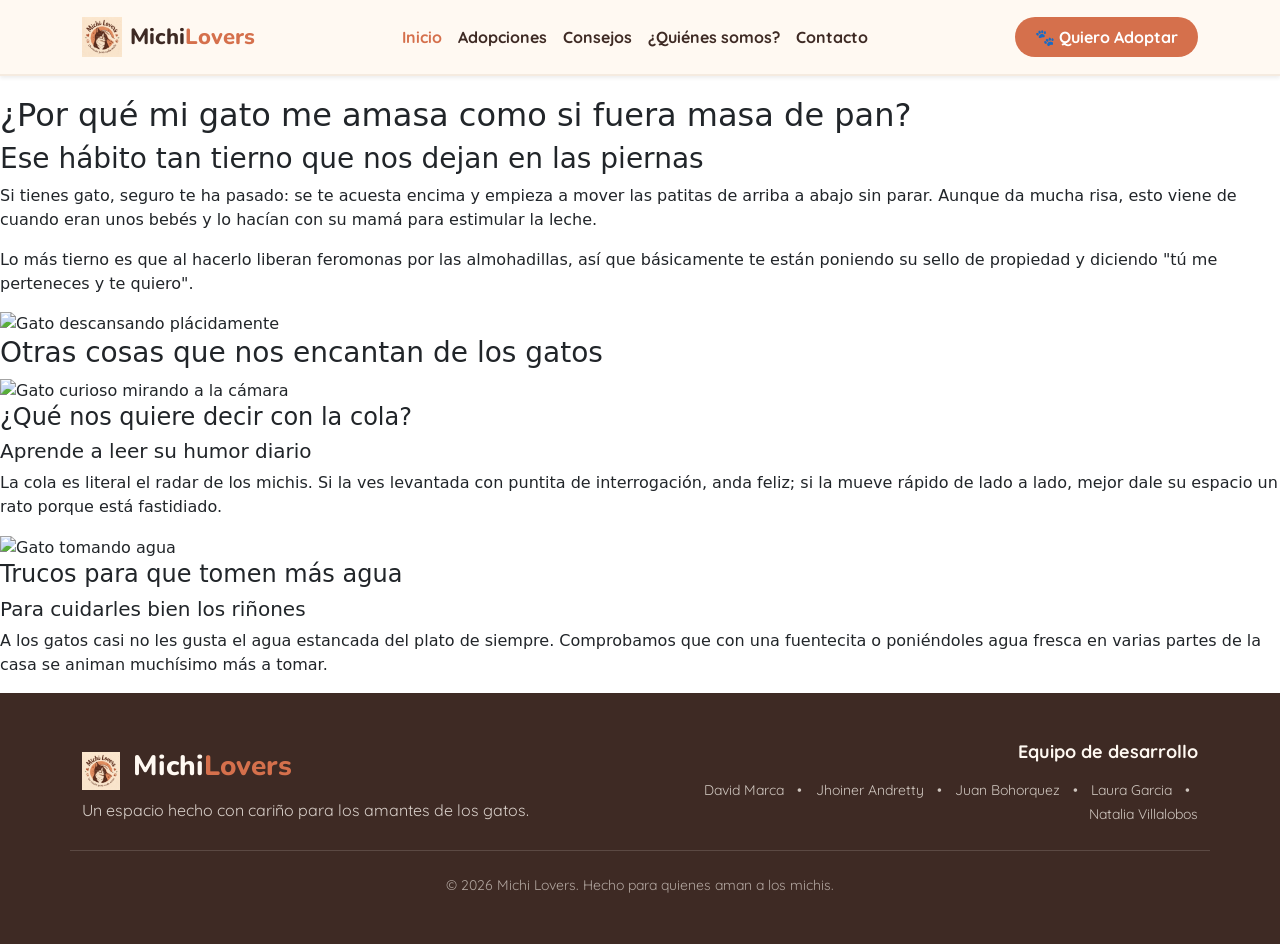
==== commit 9dabee90: "Header y Fotter" ====
--- a/index.html
+++ b/index.html
@@ -10,46 +10,51 @@
     <link
       href="https://fonts.googleapis.com/css2?family=Quicksand:wght@400;500;600;700&family=Nunito:wght@400;600;700;800&display=swap"
       rel="stylesheet" />
+      <link href="https://cdn.jsdelivr.net/npm/bootstrap@5.3.8/dist/css/bootstrap.min.css" rel="stylesheet" integrity="sha384-sRIl4kxILFvY47J16cr9ZwB07vP4J8+LH7qKQnuqkuIAvNWLzeN8tE5YBujZqJLB" crossorigin="anonymous">
     <link rel="stylesheet" href="assets/css/styles.css" />
   </head>
   <body>
 
-    <!-- Navbar -->
-    <header class="navbar" id="navbar" role="banner">
-      <div class="container">
-        <nav class="navbar__inner" aria-label="Navegación principal">
-          <a href="index.html" class="navbar__logo" id="navbar-logo"
-            aria-label="Michi Lovers - Ir al inicio">
-            <img src="assets/images/logo.png" alt="Logo Michi Lovers"
-              class="navbar__logo-img">
-            Michi<span>Lovers</span>
-          </a>
-          <ul class="navbar__menu" id="navbar-menu" role="list">
-            <li><a href="index.html" class="navbar__link is-active"
-                id="nav-inicio" aria-current="page">Inicio</a></li>
-            <li><a href="adopcion.html" class="navbar__link"
-                id="nav-adopcion">Adopciones</a></li>
-            <li><a href="articulos.html" class="navbar__link"
-                id="nav-consejos">Consejos</a></li>
-            <li><a href="quienesSomos.html" class="navbar__link"
-                id="nav-quienes-somos">¿Quiénes somos?</a></li>
-            <li><a href="contacto.html" class="navbar__link"
-                id="nav-contacto">Contacto</a></li>
-          </ul>
-          <div class="navbar__cta" id="navbar-cta">
-            <a href="adopcion.html" class="btn btn--dark btn--sm"
-              id="navbar-cta-btn">&#x1F43E; Quiero Adoptar</a>
-          </div>
-          <button class="navbar__toggle" id="navbar-toggle" type="button"
-            aria-label="Abrir menú de navegación" aria-expanded="false"
-            aria-controls="navbar-menu">
-            <span aria-hidden="true"></span>
-            <span aria-hidden="true"></span>
-            <span aria-hidden="true"></span>
-          </button>
-        </nav>
+    <header class="navbar navbar-expand-lg fixed-top shadow-sm" id="navbar" role="banner">
+  <div class="container">
+    <!-- Logo / Marca -->
+    <a href="index.html" class="navbar-brand d-flex align-items-center me-auto" id="navbar-logo" aria-label="Michi Lovers - Ir al inicio">
+      <img src="/assets/images/logo2michilovers.jpg" alt="Logo Michi Lovers" class="navbar__logo-img me-2" style="height: 40px; object-fit: contain;">
+      <span class="brand-text">Michi<span class="brand-accent">Lovers</span></span>
+    </a>
+
+    <!-- Botón Toggle para vista móvil -->
+    <button class="navbar-toggler ms-2" type="button" data-bs-toggle="collapse" data-bs-target="#navbarContent" aria-controls="navbarContent" aria-expanded="false" aria-label="Abrir menú de navegación">
+      <span class="navbar-toggler-icon"></span>
+    </button>
+
+    <!-- Menú Colapsable y CTA -->
+    <div class="collapse navbar-collapse" id="navbarContent">
+      <ul class="navbar-nav mx-auto mb-2 mb-lg-0" id="navbar-menu">
+        <li class="nav-item">
+          <a href="index.html" class="nav-link active" id="nav-inicio" aria-current="page">Inicio</a>
+        </li>
+        <li class="nav-item">
+          <a href="adopcion.html" class="nav-link" id="nav-adopcion">Adopciones</a>
+        </li>
+        <li class="nav-item">
+          <a href="articulos.html" class="nav-link" id="nav-consejos">Consejos</a>
+        </li>
+        <li class="nav-item">
+          <a href="quienesSomos.html" class="nav-link" id="nav-quienes-somos">¿Quiénes somos?</a>
+        </li>
+        <li class="nav-item">
+          <a href="contacto.html" class="nav-link" id="nav-contacto">Contacto</a>
+        </li>
+      </ul>
+
+      <!-- Botón Call to Action -->
+      <div class="navbar__cta d-flex mt-3 mt-lg-0" id="navbar-cta">
+        <a href="adopcion.html" class="btn btn-michi-cta w-100 w-lg-auto" id="navbar-cta-btn">&#x1F43E; Quiero Adoptar</a>
       </div>
-    </header>
+    </div>
+  </div>
+</header>
 
     <!-- Contenido principal -->
     <main class="home-main">
@@ -123,47 +128,46 @@
 
     </main>
 
-    <!-- Footer -->
-    <footer class="footer" role="contentinfo">
-      <div class="container">
-        <div class="footer__inner">
-          <div class="footer__brand">
-            <div class="footer__brand-logo">
-              <img src="assets/images/logo.png" alt
-                class="footer__brand-logo-img">
-              <span>Michi<span
-                  class="footer__brand-highlight">Lovers</span></span>
-            </div>
-            <p class="footer__brand-text">Un espacio hecho con cariño para los
-              amantes de los gatos.</p>
-          </div>
-          <section class="footer__team" aria-labelledby="footer-team-title">
-            <h2 class="footer__team-title" id="footer-team-title">Equipo de
-              desarrollo</h2>
-            <ul class="footer__team-list">
-              <li>David Marca</li>
-              <li>Jhoiner Andretty</li>
-              <li>Juan Bohorquez</li>
-              <li>Laura Garcia</li>
-              <li>Natalia Villalobos</li>
-            </ul>
-          </section>
+   <footer class="footer py-5" id="footer" role="contentinfo">
+  <div class="container">
+    <div class="row gy-4 align-items-center border-bottom pb-4 mb-4">
+      <!-- Columna Izquierda: Logo y lema -->
+      <div class="col-12 col-md-6 text-center text-md-start">
+        <div class="footer__brand-logo mb-2">
+          <img src="assets/images/logo2michilovers.jpg" alt="Logo Michi Lovers" class="me-2" style="height: 38px; vertical-align: middle;">
+          <span class="brand-text">Michi<span class="brand-accent">Lovers</span></span>
         </div>
-        <p class="footer__copyright">&copy; 2026 Michi Lovers. Hecho para
-          quienes aman a los michis.</p>
+        <p class="footer__brand-text mb-0">Un espacio hecho con cariño para los amantes de los gatos.</p>
       </div>
-    </footer>
 
-    <script>
-    const navbarToggle = document.getElementById('navbar-toggle');
-    const navbarMenu = document.getElementById('navbar-menu');
+      <!-- Columna Derecha: Equipo de desarrollo -->
+      <div class="col-12 col-md-6 text-center text-md-end">
+        <h5 class="footer__team-title fw-bold mb-3" id="footer-team-title">Equipo de desarrollo</h5>
+        <ul class="list-inline mb-0 footer__team-list">
+          <li class="list-inline-item">David Marca</li>
+          <li class="list-inline-item">•</li>
+          <li class="list-inline-item">Jhoiner Andretty</li>
+          <li class="list-inline-item">•</li>
+          <li class="list-inline-item">Juan Bohorquez</li>
+          <li class="list-inline-item">•</li>
+          <li class="list-inline-item">Laura Garcia</li>
+          <li class="list-inline-item">•</li>
+          <li class="list-inline-item">Natalia Villalobos</li>
+        </ul>
+      </div>
+    </div>
 
-    navbarToggle.addEventListener('click', () => {
-      const isOpen = navbarToggle.getAttribute('aria-expanded') === 'true';
-      navbarToggle.setAttribute('aria-expanded', String(!isOpen));
-      navbarToggle.setAttribute('aria-label', isOpen ? 'Abrir menú de navegación' : 'Cerrar menú de navegación');
-      navbarMenu.classList.toggle('is-open', !isOpen);
-    });
-  </script>
+    <!-- Copyright -->
+    <div class="row">
+      <div class="col-12 text-center">
+        <p class="footer__copyright mb-0">&copy; 2026 Michi Lovers. Hecho para quienes aman a los michis.</p>
+      </div>
+    </div>
+  </div>
+</footer>
+ <script src="https://cdn.jsdelivr.net/npm/bootstrap@5.3.8/dist/js/bootstrap.bundle.min.js" integrity="sha384-FKyoEForCGlyvwx9Hj09JcYn3nv7wiPVlz7YYwJrWVcXK/BmnVDxM+D2scQbITxI" crossorigin="anonymous"></script>
+
+    <script src="assets/js/script.js"></script>
+
   </body>
 </html>
--- a/assets/css/styles.css
+++ b/assets/css/styles.css
@@ -1,2393 +1,123 @@
-/* ============================================================
-   MICHI LOVERS — Hoja de Estilos Principal
-   Diseño: Cálido · Artesanal · Comunitario
-   ============================================================ */
-
-/* ------------------------------------------------------------
-   1. FUENTES (Google Fonts)
-   ------------------------------------------------------------ */
-@import url('https://fonts.googleapis.com/css2?family=Quicksand:wght@400;500;600;700&family=Nunito:wght@400;600;700;800&display=swap');
-
-/* ------------------------------------------------------------
-   2. VARIABLES DE DISEÑO — Design Tokens
-   ------------------------------------------------------------ */
-:root {
-  /* Paleta de Colores */
-  --color-bg:          #F5EBE0; /* Beige claro / Crema de papel natural */
-  --color-text:        #3E2A24; /* Marrón oscuro chocolate (texto principal) */
-  --color-accent:      #D5704C; /* Terracota / Óxido (destacados y acentos) */
-  --color-secondary:   #7B8A75; /* Verde apagado / Salvia (detalles) */
-  --color-card:        #FFF9F2; /* Blanco roto / Crema de pelaje (tarjetas) */
-  --color-dark:        #242121; /* Casi negro (botones oscuros y bordes fuertes) */
-  --color-footer-bg:   #3E2A24; /* Marrón chocolate (fondo del footer) */
-  --color-footer-text: #FFF9F2; /* Crema suave (texto del footer) */
-  --color-accent-hover:#c05c39; /* Terracota más oscuro para hover */
-  --color-muted:       #9e8b7b; /* Tono apagado para textos secundarios */
-
-  /* Tipografía */
-  --font-primary:   'Quicksand', 'Nunito', sans-serif;
-  --font-secondary: 'Nunito', 'Quicksand', sans-serif;
-
-  /* Escala tipográfica */
-  --fs-xs:   0.75rem;   /* 12px */
-  --fs-sm:   0.875rem;  /* 14px */
-  --fs-base: 1rem;      /* 16px */
-  --fs-md:   1.125rem;  /* 18px */
-  --fs-lg:   1.375rem;  /* 22px */
-  --fs-xl:   1.75rem;   /* 28px */
-  --fs-2xl:  2.25rem;   /* 36px */
-  --fs-3xl:  3rem;      /* 48px */
-
-  /* Espaciado */
-  --space-xs:  0.5rem;
-  --space-sm:  0.75rem;
-  --space-md:  1rem;
-  --space-lg:  1.5rem;
-  --space-xl:  2rem;
-  --space-2xl: 3rem;
-  --space-3xl: 5rem;
-
-  /* Radios de borde */
-  --radius-sm:  8px;
-  --radius-md:  12px;
-  --radius-lg:  20px;
-  --radius-xl:  24px;
-  --radius-pill:50px;
-  --radius-full:999px;
-
-  /* Sombras */
-  --shadow-sm:   0 2px 8px rgba(62, 42, 36, 0.08);
-  --shadow-md:   0 6px 20px rgba(62, 42, 36, 0.12);
-  --shadow-lg:   0 12px 40px rgba(62, 42, 36, 0.16);
-  --shadow-card: 0 4px 16px rgba(213, 112, 76, 0.10);
-
-  /* Transiciones */
-  --transition-fast:   150ms ease;
-  --transition-base:   250ms ease;
-  --transition-smooth: 400ms cubic-bezier(0.25, 0.46, 0.45, 0.94);
-
-  /* Ancho máximo del contenedor */
-  --max-width: 1200px;
+/* HEADERp */
+#navbar {
+  background-color: var(--color-card, #FFF9F2);
+  border-bottom: 2px solid var(--color-bg, #F5EBE0);
+  padding-block: var(--space-sm, 0.75rem);
+  transition: all var(--transition-base, 250ms ease);
 }
 
-/* ------------------------------------------------------------
-   3. RESET Y BASE GLOBAL
-   ------------------------------------------------------------ */
-*,
-*::before,
-*::after {
-  box-sizing: border-box;
-  margin: 0;
-  padding: 0;
+/* Marca / Logo */
+.brand-text {
+  font-family: var(--font-secondary, 'Nunito', sans-serif);
+  font-size: var(--fs-lg, 1.375rem);
+  font-weight: 800;
+  color: var(--color-text, #3E2A24);
 }
 
-html {
-  scroll-behavior: smooth;
-  font-size: 16px;
+.brand-accent {
+  color: var(--color-accent, #D5704C);
 }
 
-body {
-  font-family: var(--font-primary);
-  background-color: var(--color-bg);
-  color: var(--color-text);
-  line-height: 1.7;
-  -webkit-font-smoothing: antialiased;
-  -moz-osx-font-smoothing: grayscale;
-  overflow-x: hidden;
-  /* Textura de fondo sutil con gradientes decorativos */
-  background-image:
-    radial-gradient(circle at 15% 20%, rgba(213, 112, 76, 0.04) 0%, transparent 50%),
-    radial-gradient(circle at 85% 75%, rgba(123, 138, 117, 0.05) 0%, transparent 50%);
+/* Enlaces del menú */
+#navbar .nav-link {
+  font-family: var(--font-primary, 'Quicksand', sans-serif);
+  font-size: var(--fs-base, 1rem);
+  font-weight: 700;
+  color: var(--color-text, #3E2A24);
+  padding-x: var(--space-md, 1rem);
+  transition: color var(--transition-fast, 150ms ease);
 }
 
-img {
-  max-width: 100%;
-  display: block;
+#navbar .nav-link:hover,
+#navbar .nav-link:focus {
+  color: var(--color-accent, #D5704C);
 }
 
-a {
-  color: inherit;
-  text-decoration: none;
+#navbar .nav-link.active {
+  color: var(--color-accent, #D5704C);
+  position: relative;
 }
 
-ul, ol {
-  list-style: none;
+/* Botón CTA */
+.btn-michi-cta {
+  background-color: var(--color-accent, #D5704C);
+  color: #ffffff;
+  font-family: var(--font-primary, 'Quicksand', sans-serif);
+  font-weight: 700;
+  padding: 0.5rem 1.25rem;
+  border-radius: var(--radius-pill, 50px);
+  border: none;
+  transition: background-color var(--transition-base, 250ms ease), transform var(--transition-fast, 150ms ease);
 }
 
-button {
-  cursor: pointer;
-  font-family: inherit;
-  border: none;
-  background: none;
-}
-
-/* ------------------------------------------------------------
-   4. DECORACIÓN DE FONDO — Huellas y corazones como pseudo-elementos
-   ------------------------------------------------------------ */
-.section--decorated {
-  position: relative;
-  overflow: hidden;
-}
-
-.section--decorated::before {
-  content: '🐾';
-  position: absolute;
-  font-size: 5rem;
-  opacity: 0.04;
-  top: 2rem;
-  left: -1rem;
-  transform: rotate(-18deg);
-  pointer-events: none;
-  user-select: none;
-}
-
-.section--decorated::after {
-  content: '🐾';
-  position: absolute;
-  font-size: 4rem;
-  opacity: 0.04;
-  bottom: 2rem;
-  right: -0.5rem;
-  transform: rotate(12deg);
-  pointer-events: none;
-  user-select: none;
-}
-
-/* ------------------------------------------------------------
-   5. CONTENEDOR PRINCIPAL
-   ------------------------------------------------------------ */
-.container {
-  width: 100%;
-  max-width: var(--max-width);
-  margin-inline: auto;
-  padding-inline: var(--space-lg);
-}
-
-/* ------------------------------------------------------------
-   6. UTILIDADES TIPOGRÁFICAS
-   ------------------------------------------------------------ */
-.text-accent   { color: var(--color-accent); }
-.text-muted    { color: var(--color-muted); font-size: var(--fs-sm); }
-.text-center   { text-align: center; }
-.text-bold     { font-weight: 700; }
-
-/* Títulos de sección */
-.section-title {
-  font-family: var(--font-secondary);
-  font-size: var(--fs-2xl);
-  font-weight: 800;
-  color: var(--color-text);
-  line-height: 1.2;
-}
-
-.section-subtitle {
-  font-size: var(--fs-md);
-  color: var(--color-muted);
-  max-width: 560px;
-  margin-inline: auto;
-  margin-top: var(--space-sm);
-}
-
-/* Etiqueta de sección (badge pequeño sobre el título) */
-.section-eyebrow {
-  display: inline-block;
-  font-size: var(--fs-xs);
-  font-weight: 700;
-  letter-spacing: 0.1em;
-  text-transform: uppercase;
-  color: var(--color-accent);
-  background-color: rgba(213, 112, 76, 0.12);
-  padding: 4px 14px;
-  border-radius: var(--radius-full);
-  margin-bottom: var(--space-sm);
-}
-
-/* ------------------------------------------------------------
-   7. SISTEMA DE BOTONES
-   ------------------------------------------------------------ */
-
-/* Base compartida de todos los botones */
-.btn {
-  display: inline-flex;
-  align-items: center;
-  justify-content: center;
-  gap: var(--space-xs);
-  font-family: var(--font-primary);
-  font-weight: 700;
-  font-size: var(--fs-base);
-  padding: 0.65rem 1.75rem;
-  border-radius: var(--radius-pill);
-  border: 2px solid transparent;
-  transition:
-    background-color var(--transition-base),
-    color           var(--transition-base),
-    border-color    var(--transition-base),
-    box-shadow      var(--transition-base),
-    transform       var(--transition-fast);
-  text-decoration: none;
-  white-space: nowrap;
-  line-height: 1;
-}
-
-.btn:active {
-  transform: scale(0.97);
-}
-
-/* Botón primario — Terracota */
-.btn--primary {
-  background-color: var(--color-accent);
-  color: #fff;
-  border-color: var(--color-accent);
-}
-
-.btn--primary:hover,
-.btn--primary:focus-visible {
-  background-color: var(--color-accent-hover);
-  border-color:     var(--color-accent-hover);
-  box-shadow:       0 6px 20px rgba(213, 112, 76, 0.35);
-  transform:        translateY(-2px);
-}
-
-/* Botón secundario — Salvia (outline) */
-.btn--secondary {
-  background-color: transparent;
-  color: var(--color-secondary);
-  border-color: var(--color-secondary);
-}
-
-.btn--secondary:hover,
-.btn--secondary:focus-visible {
-  background-color: var(--color-secondary);
-  color: #fff;
-  box-shadow: 0 4px 14px rgba(123, 138, 117, 0.30);
+.btn-michi-cta:hover {
+  background-color: var(--color-accent-hover, #c05c39);
+  color: #ffffff;
   transform: translateY(-2px);
 }
 
-/* Botón oscuro — Para "¡Quiero Adoptar!" en navbar */
-.btn--dark {
-  background-color: var(--color-dark);
-  color: var(--color-card);
-  border-color: var(--color-dark);
+/* Estilo para el botón hamburguesa */
+.navbar-toggler {
+  border-color: var(--color-bg, #F5EBE0);
 }
 
-.btn--dark:hover,
-.btn--dark:focus-visible {
-  background-color: var(--color-accent);
-  border-color: var(--color-accent);
-  box-shadow: 0 6px 20px rgba(213, 112, 76, 0.35);
-  transform: translateY(-2px);
+.navbar-toggler:focus {
+  box-shadow: 0 0 0 0.25rem rgba(213, 112, 76, 0.25);
 }
 
-/* Botón claro — Para secciones oscuras */
-.btn--light {
-  background-color: var(--color-card);
-  color: var(--color-text);
-  border-color: var(--color-card);
+
+
+
+/* FOOTER */
+#footer {
+  background-color: var(--color-footer-bg, #3E2A24);
+  color: var(--color-footer-text, #FFF9F2);
 }
 
-.btn--light:hover,
-.btn--light:focus-visible {
-  background-color: #fff;
-  box-shadow: 0 6px 20px rgba(0, 0, 0, 0.2);
-  transform: translateY(-2px);
+#footer .border-bottom {
+  border-color: rgba(255, 249, 242, 0.15) !important;
 }
 
-/* Botón outline claro — Para secciones oscuras */
-.btn--outline-light {
-  background-color: transparent;
-  color: var(--color-footer-text);
-  border-color: rgba(255, 249, 242, 0.40);
+/* Marca / Logo en Footer */
+#footer .brand-text {
+  font-family: var(--font-secondary, 'Nunito', sans-serif);
+  font-size: var(--fs-xl, 1.75rem);
+  font-weight: 800;
+  color: var(--color-footer-text, #FFF9F2);
 }
 
-.btn--outline-light:hover,
-.btn--outline-light:focus-visible {
-  background-color: rgba(255, 249, 242, 0.12);
-  border-color: var(--color-footer-text);
-  transform: translateY(-2px);
-}
-
-/* Tamaño pequeño */
-.btn--sm {
-  font-size: var(--fs-sm);
-  padding: 0.45rem 1.2rem;
-}
-
-/* Tamaño grande */
-.btn--lg {
-  font-size: var(--fs-md);
-  padding: 0.85rem 2.2rem;
-}
-
-/* ------------------------------------------------------------
-   8. NAVBAR / HEADER
-   ------------------------------------------------------------ */
-.navbar {
-  position: sticky;
-  top: 0;
-  z-index: 100;
-  background-color: rgba(245, 235, 224, 0.88); /* Beige semitransparente */
-  backdrop-filter: blur(12px);
-  -webkit-backdrop-filter: blur(12px);
-  border-bottom: 1px solid rgba(62, 42, 36, 0.08);
-  box-shadow: var(--shadow-sm);
-  transition: box-shadow var(--transition-base);
-}
-
-.navbar.scrolled {
-  box-shadow: var(--shadow-md);
-}
-
-/* Contenedor interno de la navbar */
-.navbar__inner {
-  display: flex;
-  align-items: center;
-  justify-content: space-between;
-  height: 72px;
-  gap: var(--space-lg);
-}
-
-/* Logo */
-.navbar__logo {
-  display: flex;
-  align-items: center;
-  gap: var(--space-xs);
-  font-family: var(--font-secondary);
-  font-size: var(--fs-lg);
-  font-weight: 800;
-  color: var(--color-text);
-  flex-shrink: 0;
-  transition: opacity var(--transition-fast);
-}
-
-.navbar__logo:hover {
-  opacity: 0.8;
-}
-
-.navbar__logo-icon {
-  font-size: 1.6rem;
-  line-height: 1;
-}
-
-.navbar__logo span {
-  color: var(--color-accent);
-}
-
-/* Menú de navegación — centrado */
-.navbar__menu {
-  display: flex;
-  align-items: center;
-  gap: var(--space-xl);
-  flex: 1;
-  justify-content: center;
-}
-
-/* Enlace de navegación */
-.navbar__link {
-  font-size: var(--fs-base);
-  font-weight: 600;
-  color: var(--color-text);
-  padding-bottom: 3px;
-  border-bottom: 2px solid transparent;
-  transition:
-    color         var(--transition-fast),
-    border-color  var(--transition-fast);
-}
-
-.navbar__link:hover {
-  color: var(--color-accent);
-  border-bottom-color: var(--color-accent);
-}
-
-/* Estado activo del enlace */
-.navbar__link.is-active {
-  color: var(--color-accent);
-  border-bottom-color: var(--color-accent);
-}
-
-/* CTA del navbar (derecha) */
-.navbar__cta {
-  flex-shrink: 0;
-}
-
-/* Botón hamburguesa (solo móvil) */
-.navbar__toggle {
-  display: none;
-  flex-direction: column;
-  justify-content: center;
-  align-items: center;
-  gap: 5px;
-  width: 36px;
-  height: 36px;
-  background: none;
-  border: none;
-  cursor: pointer;
-  padding: 4px;
-}
-
-.navbar__toggle span {
-  display: block;
-  width: 22px;
-  height: 2px;
-  background-color: var(--color-text);
-  border-radius: 2px;
-  transition: transform var(--transition-base), opacity var(--transition-base);
-}
-
-/* Estado abierto del toggle hamburguesa */
-.navbar__toggle.is-open span:nth-child(1) { transform: translateY(7px) rotate(45deg); }
-.navbar__toggle.is-open span:nth-child(2) { opacity: 0; }
-.navbar__toggle.is-open span:nth-child(3) { transform: translateY(-7px) rotate(-45deg); }
-
-/* ------------------------------------------------------------
-   9. SECCIÓN HERO
-   ------------------------------------------------------------ */
-.hero {
-  position: relative;
-  overflow: hidden;
-  padding-block: var(--space-3xl);
-}
-
-/* Decoración de fondo del hero */
-.hero::before {
-  content: '🐾';
-  position: absolute;
-  font-size: 12rem;
-  opacity: 0.035;
-  top: -2rem;
-  right: -3rem;
-  transform: rotate(20deg);
-  pointer-events: none;
-  user-select: none;
-}
-
-.hero::after {
-  content: '🐾';
-  position: absolute;
-  font-size: 8rem;
-  opacity: 0.035;
-  bottom: 1rem;
-  left: -2rem;
-  transform: rotate(-10deg);
-  pointer-events: none;
-  user-select: none;
-}
-
-/* Grid del hero — dos columnas en escritorio */
-.hero__inner {
-  display: grid;
-  grid-template-columns: 1fr 1fr;
-  align-items: center;
-  gap: var(--space-3xl);
-}
-
-/* Columna de texto */
-.hero__content {
-  display: flex;
-  flex-direction: column;
-  align-items: flex-start;
-  gap: var(--space-lg);
-}
-
-.hero__title {
-  font-family: var(--font-secondary);
-  font-size: var(--fs-3xl);
-  font-weight: 800;
-  line-height: 1.15;
-  color: var(--color-text);
-}
-
-.hero__title .highlight {
-  color: var(--color-accent);
-  position: relative;
-  display: inline-block;
-}
-
-/* Subrayado decorativo en el título hero */
-.hero__title .highlight::after {
-  content: '';
-  position: absolute;
-  bottom: -4px;
-  left: 0;
-  width: 100%;
-  height: 4px;
-  background-color: var(--color-accent);
-  border-radius: var(--radius-full);
-  opacity: 0.4;
-}
-
-.hero__description {
-  font-size: var(--fs-md);
-  color: var(--color-muted);
-  max-width: 480px;
-  line-height: 1.8;
-}
-
-.hero__actions {
-  display: flex;
-  flex-wrap: wrap;
-  gap: var(--space-sm);
-  margin-top: var(--space-xs);
-}
-
-/* Estadísticas pequeñas bajo los botones */
-.hero__stats {
-  display: flex;
-  gap: var(--space-xl);
-  margin-top: var(--space-sm);
-  padding-top: var(--space-lg);
-  border-top: 1px solid rgba(62, 42, 36, 0.10);
-}
-
-.hero__stat-number {
-  font-family: var(--font-secondary);
-  font-size: var(--fs-xl);
-  font-weight: 800;
-  color: var(--color-accent);
-  display: block;
-}
-
-.hero__stat-label {
-  font-size: var(--fs-sm);
-  color: var(--color-muted);
-}
-
-/* Columna de imagen */
-.hero__image-wrapper {
-  position: relative;
-  display: flex;
-  justify-content: center;
-}
-
-.hero__image {
-  width: 100%;
-  max-width: 480px;
-  aspect-ratio: 4 / 5;
-  object-fit: cover;
-  border-radius: var(--radius-xl);
-  box-shadow: var(--shadow-lg);
-}
-
-/* Badge flotante sobre la imagen hero */
-.hero__badge {
-  position: absolute;
-  bottom: -1rem;
-  left: -1rem;
-  background-color: var(--color-card);
-  border-radius: var(--radius-lg);
-  padding: var(--space-sm) var(--space-md);
-  box-shadow: var(--shadow-md);
-  display: flex;
-  align-items: center;
-  gap: var(--space-xs);
-  font-weight: 700;
-  font-size: var(--fs-sm);
-  color: var(--color-text);
-  animation: float 3.5s ease-in-out infinite;
-}
-
-.hero__badge-icon {
-  font-size: 1.4rem;
-}
-
-/* Animación de flotación */
-@keyframes float {
-  0%, 100% { transform: translateY(0); }
-  50%       { transform: translateY(-8px); }
-}
-
-/* ------------------------------------------------------------
-   10. SECCIÓN DE CARACTERÍSTICAS / HIGHLIGHTS
-   ------------------------------------------------------------ */
-.features {
-  position: relative;
-  padding-block: var(--space-3xl);
-  overflow: hidden;
-}
-
-.features__header {
-  text-align: center;
-  margin-bottom: var(--space-2xl);
-}
-
-/* Grid de features */
-.features__grid {
-  display: grid;
-  grid-template-columns: repeat(3, 1fr);
-  gap: var(--space-lg);
-}
-
-/* Tarjeta de feature individual */
-.feature-card {
-  background-color: var(--color-card);
-  border-radius: var(--radius-xl);
-  padding: var(--space-xl);
-  box-shadow: var(--shadow-card);
-  display: flex;
-  flex-direction: column;
-  gap: var(--space-sm);
-  transition:
-    transform   var(--transition-smooth),
-    box-shadow  var(--transition-smooth);
-  position: relative;
-  overflow: hidden;
-}
-
-/* Barra de acento en la parte superior de cada feature-card */
-.feature-card::before {
-  content: '';
-  position: absolute;
-  top: 0;
-  left: 0;
-  right: 0;
-  height: 4px;
-  background: linear-gradient(90deg, var(--color-accent), var(--color-secondary));
-  border-radius: var(--radius-xl) var(--radius-xl) 0 0;
-  opacity: 0;
-  transition: opacity var(--transition-base);
-}
-
-.feature-card:hover {
-  transform: translateY(-6px);
-  box-shadow: var(--shadow-lg);
-}
-
-.feature-card:hover::before {
-  opacity: 1;
-}
-
-.feature-card__icon {
-  font-size: 2.4rem;
-  line-height: 1;
-  margin-bottom: var(--space-xs);
-}
-
-.feature-card__title {
-  font-family: var(--font-secondary);
-  font-size: var(--fs-lg);
-  font-weight: 700;
-  color: var(--color-text);
-}
-
-.feature-card__text {
-  font-size: var(--fs-sm);
-  color: var(--color-muted);
-  line-height: 1.7;
-}
-
-/* ------------------------------------------------------------
-   11. SECCIÓN DE TARJETAS — Consejos y Adopciones
-   ------------------------------------------------------------ */
-.cards-section {
-  position: relative;
-  padding-block: var(--space-3xl);
-  overflow: hidden;
-}
-
-/* Decoración de corazón de fondo */
-.cards-section::before {
-  content: '♥';
-  position: absolute;
-  font-size: 10rem;
-  color: var(--color-accent);
-  opacity: 0.03;
-  top: 1rem;
-  right: 2rem;
-  transform: rotate(15deg);
-  pointer-events: none;
-  user-select: none;
-}
-
-.cards-section__header {
-  display: flex;
-  align-items: flex-end;
-  justify-content: space-between;
-  flex-wrap: wrap;
-  gap: var(--space-md);
-  margin-bottom: var(--space-2xl);
-}
-
-.cards-section__header-text {
-  max-width: 520px;
-}
-
-/* Grid de tarjetas de contenido — 3 columnas */
-.cards-grid {
-  display: grid;
-  grid-template-columns: repeat(3, 1fr);
-  gap: var(--space-lg);
-}
-
-/* Tarjeta de contenido (post / adopción) */
-.post-card {
-  background-color: var(--color-card);
-  border-radius: var(--radius-xl);
-  overflow: hidden;
-  box-shadow: var(--shadow-sm);
-  display: flex;
-  flex-direction: column;
-  transition:
-    transform   var(--transition-smooth),
-    box-shadow  var(--transition-smooth);
-}
-
-.post-card:hover {
-  transform: translateY(-5px);
-  box-shadow: var(--shadow-md);
-}
-
-/* Imagen de la tarjeta */
-.post-card__image-wrapper {
-  position: relative;
-  overflow: hidden;
-  aspect-ratio: 16 / 10;
-}
-
-.post-card__image {
-  width: 100%;
-  height: 100%;
-  object-fit: cover;
-  transition: transform var(--transition-smooth);
-}
-
-.post-card:hover .post-card__image {
-  transform: scale(1.05);
-}
-
-/* Badge de categoría sobre la imagen */
-.post-card__category {
-  position: absolute;
-  top: var(--space-sm);
-  left: var(--space-sm);
-  background-color: var(--color-accent);
-  color: #fff;
-  font-size: var(--fs-xs);
-  font-weight: 700;
-  padding: 4px 12px;
-  border-radius: var(--radius-full);
-  text-transform: uppercase;
-  letter-spacing: 0.06em;
-}
-
-/* Cuerpo de la tarjeta */
-.post-card__body {
-  padding: var(--space-lg);
-  display: flex;
-  flex-direction: column;
-  gap: var(--space-sm);
-  flex: 1;
-}
-
-.post-card__meta {
-  display: flex;
-  align-items: center;
-  gap: var(--space-sm);
-  font-size: var(--fs-xs);
-  color: var(--color-muted);
-}
-
-.post-card__meta-dot {
-  width: 4px;
-  height: 4px;
-  border-radius: 50%;
-  background-color: var(--color-muted);
-  opacity: 0.5;
-}
-
-.post-card__title {
-  font-family: var(--font-secondary);
-  font-size: var(--fs-lg);
-  font-weight: 700;
-  color: var(--color-text);
-  line-height: 1.3;
-  transition: color var(--transition-fast);
-}
-
-.post-card:hover .post-card__title {
-  color: var(--color-accent);
-}
-
-.post-card__excerpt {
-  font-size: var(--fs-sm);
-  color: var(--color-muted);
-  line-height: 1.7;
-  flex: 1;
-}
-
-/* Pie de tarjeta — interacciones */
-.post-card__footer {
-  display: flex;
-  align-items: center;
-  justify-content: space-between;
-  padding: var(--space-sm) var(--space-lg);
-  border-top: 1px solid rgba(62, 42, 36, 0.07);
-  margin-top: auto;
-}
-
-/* Botón de interacción: like / guardar */
-.post-card__action {
-  display: inline-flex;
-  align-items: center;
-  gap: 6px;
-  font-size: var(--fs-sm);
-  font-weight: 600;
-  color: var(--color-muted);
-  background: none;
-  border: none;
-  cursor: pointer;
-  padding: 6px 10px;
-  border-radius: var(--radius-md);
-  transition:
-    color            var(--transition-fast),
-    background-color var(--transition-fast);
-}
-
-.post-card__action:hover {
-  color: var(--color-accent);
-  background-color: rgba(213, 112, 76, 0.08);
-}
-
-/* Estado "liked" activo */
-.post-card__action.is-liked {
-  color: var(--color-accent);
-}
-
-.post-card__action-icon {
-  font-size: 1rem;
-  line-height: 1;
-  transition: transform var(--transition-fast);
-}
-
-.post-card__action:hover .post-card__action-icon {
-  transform: scale(1.25);
-}
-
-/* Enlace "Leer más" */
-.post-card__read-more {
-  font-size: var(--fs-sm);
-  font-weight: 700;
-  color: var(--color-accent);
-  display: inline-flex;
-  align-items: center;
-  gap: 4px;
-  transition: gap var(--transition-fast);
-}
-
-.post-card__read-more:hover {
-  gap: 8px;
-}
-
-/* Tarjeta destacada — ocupa 2 columnas */
-.post-card--featured {
-  grid-column: span 2;
-}
-
-.post-card--featured .post-card__image-wrapper {
-  aspect-ratio: 16 / 7;
-}
-
-.post-card--featured .post-card__title {
-  font-size: var(--fs-xl);
-}
-
-/* ------------------------------------------------------------
-   12. SECCIÓN CTA / ADOPCIÓN
-   ------------------------------------------------------------ */
-.cta-section {
-  position: relative;
-  padding-block: var(--space-3xl);
-  overflow: hidden;
-}
-
-.cta-section__inner {
-  background: linear-gradient(135deg, var(--color-text) 0%, #5a3a30 100%);
-  border-radius: var(--radius-xl);
-  padding: var(--space-3xl) var(--space-2xl);
-  text-align: center;
-  position: relative;
-  overflow: hidden;
-}
-
-/* Decoraciones de fondo del CTA */
-.cta-section__inner::before {
-  content: '🐾';
-  position: absolute;
-  font-size: 9rem;
-  opacity: 0.06;
-  top: -1rem;
-  left: -1rem;
-  transform: rotate(-20deg);
-  pointer-events: none;
-}
-
-.cta-section__inner::after {
-  content: '🐾';
-  position: absolute;
-  font-size: 7rem;
-  opacity: 0.06;
-  bottom: -1rem;
-  right: -0.5rem;
-  transform: rotate(15deg);
-  pointer-events: none;
-}
-
-.cta-section__eyebrow {
-  background-color: rgba(213, 112, 76, 0.25);
-  color: #e8936f;
-}
-
-.cta-section__title {
-  font-family: var(--font-secondary);
-  font-size: var(--fs-2xl);
-  font-weight: 800;
-  color: var(--color-footer-text);
-  line-height: 1.2;
-  margin-bottom: var(--space-md);
-}
-
-.cta-section__text {
-  font-size: var(--fs-md);
-  color: rgba(255, 249, 242, 0.75);
-  max-width: 520px;
-  margin: 0 auto var(--space-xl);
-  line-height: 1.8;
-}
-
-.cta-section__actions {
-  display: flex;
-  justify-content: center;
-  gap: var(--space-sm);
-  flex-wrap: wrap;
-}
-
-/* ------------------------------------------------------------
-   13. NEWSLETTER / SUSCRIPCIÓN
-   ------------------------------------------------------------ */
-.newsletter {
-  padding-block: var(--space-3xl);
-}
-
-.newsletter__inner {
-  background-color: var(--color-card);
-  border-radius: var(--radius-xl);
-  padding: var(--space-2xl);
-  display: grid;
-  grid-template-columns: 1fr 1fr;
-  align-items: center;
-  gap: var(--space-2xl);
-  box-shadow: var(--shadow-card);
-}
-
-.newsletter__title {
-  font-family: var(--font-secondary);
-  font-size: var(--fs-xl);
-  font-weight: 800;
-  color: var(--color-text);
-  line-height: 1.25;
-}
-
-.newsletter__text {
-  font-size: var(--fs-sm);
-  color: var(--color-muted);
-  margin-top: var(--space-xs);
-  line-height: 1.7;
-}
-
-/* Formulario de suscripción */
-.newsletter__form {
-  display: flex;
-  gap: var(--space-xs);
-}
-
-.newsletter__input {
-  flex: 1;
-  font-family: var(--font-primary);
-  font-size: var(--fs-base);
-  color: var(--color-text);
-  background-color: var(--color-bg);
-  border: 2px solid rgba(62, 42, 36, 0.15);
-  border-radius: var(--radius-pill);
-  padding: 0.65rem 1.25rem;
-  outline: none;
-  transition: border-color var(--transition-fast), box-shadow var(--transition-fast);
-}
-
-.newsletter__input::placeholder {
-  color: var(--color-muted);
-  opacity: 0.7;
-}
-
-.newsletter__input:focus {
-  border-color: var(--color-accent);
-  box-shadow: 0 0 0 3px rgba(213, 112, 76, 0.15);
-}
-
-/* ------------------------------------------------------------
-   14. FOOTER
-   ------------------------------------------------------------ */
-.footer {
-  background-color: var(--color-footer-bg);
-  color: var(--color-footer-text);
-  padding-block: var(--space-xl) var(--space-md);
-}
-
-.footer__inner {
-  display: grid;
-  grid-template-columns: 1fr 1.2fr;
-  gap: var(--space-2xl);
-  padding-bottom: var(--space-lg);
-  border-bottom: 1px solid rgba(255, 249, 242, 0.10);
-}
-
-/* Columna de marca del footer */
-.footer__brand-logo {
-  font-family: var(--font-secondary);
-  font-size: var(--fs-lg);
-  font-weight: 800;
-  color: var(--color-footer-text);
-  display: flex;
-  align-items: center;
-  gap: var(--space-xs);
-  margin-bottom: var(--space-sm);
-}
-
-.footer__brand-logo > img {
-  width: 36px;
-  height: 36px;
-  padding: 2px;
-  border-radius: 50%;
-  background-color: var(--color-card);
-  object-fit: contain;
-}
-
-.footer__brand-logo > span {
-  color: var(--color-footer-text);
-}
-
-.footer__brand-highlight {
-  color: var(--color-accent);
+#footer .brand-accent {
+  color: var(--color-accent, #D5704C);
 }
 
 .footer__brand-text {
-  font-size: var(--fs-sm);
-  color: rgba(255, 249, 242, 0.60);
-  line-height: 1.7;
+  font-family: var(--font-primary, 'Quicksand', sans-serif);
+  font-size: var(--fs-base, 1rem);
+  color: rgba(255, 249, 242, 0.8);
 }
 
+/* Equipo de desarrollo */
 .footer__team-title {
-  font-family: var(--font-secondary);
-  font-size: var(--fs-sm);
-  font-weight: 700;
-  color: var(--color-footer-text);
-  margin-bottom: var(--space-sm);
+  font-family: var(--font-primary, 'Quicksand', sans-serif);
+  font-size: var(--fs-md, 1.125rem);
+  color: var(--color-footer-text, #FFF9F2);
 }
 
-.footer__team-list {
-  display: flex;
-  flex-wrap: wrap;
-  column-gap: var(--space-md);
-  row-gap: var(--space-xs);
-  font-size: var(--fs-xs);
-  color: rgba(255, 249, 242, 0.60);
+.footer__team-list .list-inline-item {
+  font-family: var(--font-primary, 'Quicksand', sans-serif);
+  font-size: var(--fs-sm, 0.875rem);
+  color: rgba(255, 249, 242, 0.75);
 }
 
-/* Iconos de redes sociales */
-.footer__socials {
-  display: flex;
-  gap: var(--space-sm);
-  margin-top: var(--space-md);
+/* Copyright */
+.footer__copyright {
+  font-family: var(--font-primary, 'Quicksand', sans-serif);
+  font-size: var(--fs-sm, 0.875rem);
+  color: rgba(255, 249, 242, 0.6);
 }
 
-.footer__social-link {
-  display: inline-flex;
-  align-items: center;
-  justify-content: center;
-  width: 36px;
-  height: 36px;
-  border-radius: 50%;
-  background-color: rgba(255, 249, 242, 0.10);
-  color: var(--color-footer-text);
-  font-size: var(--fs-sm);
-  transition:
-    background-color var(--transition-fast),
-    transform        var(--transition-fast);
-}
+/*DAVID*/
 
-.footer__social-link:hover {
-  background-color: var(--color-accent);
-  transform: translateY(-3px);
-}
+/*JHOINER*/
 
-/* Columnas de navegación del footer */
-.footer__nav-title {
-  font-family: var(--font-secondary);
-  font-size: var(--fs-sm);
-  font-weight: 700;
-  color: var(--color-footer-text);
-  text-transform: uppercase;
-  letter-spacing: 0.08em;
-  margin-bottom: var(--space-md);
-}
-
-.footer__nav-list {
-  display: flex;
-  flex-direction: column;
-  gap: var(--space-xs);
-}
-
-.footer__nav-link {
-  font-size: var(--fs-sm);
-  color: rgba(255, 249, 242, 0.60);
-  transition: color var(--transition-fast), padding-left var(--transition-fast);
-}
-
-.footer__nav-link:hover {
-  color: var(--color-accent);
-  padding-left: 4px;
-}
-
-/* Pie del footer — copyright centrado */
-.footer__bottom {
-  display: flex;
-  align-items: center;
-  justify-content: center;
-  flex-wrap: wrap;
-  gap: var(--space-sm);
-  padding-top: var(--space-lg);
-  text-align: center;
-}
-
-.footer__copyright {
-  font-size: var(--fs-xs);
-  color: rgba(255, 249, 242, 0.45);
-  line-height: 1.8;
-  padding-top: var(--space-md);
-  text-align: center;
-}
-
-.footer__copyright span {
-  color: var(--color-accent);
-}
-
-/* Corazón animado en el copyright */
-.footer__heart {
-  display: inline-block;
-  color: var(--color-accent);
-  animation: heartbeat 1.4s ease-in-out infinite;
-}
-
-@keyframes heartbeat {
-  0%, 100% { transform: scale(1); }
-  14%       { transform: scale(1.3); }
-  28%       { transform: scale(1); }
-  42%       { transform: scale(1.2); }
-  70%       { transform: scale(1); }
-}
-
-/* ------------------------------------------------------------
-   15. TAGS / CHIPS DE ETIQUETAS
-   ------------------------------------------------------------ */
-.tag {
-  display: inline-block;
-  font-size: var(--fs-xs);
-  font-weight: 600;
-  color: var(--color-secondary);
-  background-color: rgba(123, 138, 117, 0.12);
-  padding: 3px 12px;
-  border-radius: var(--radius-full);
-  transition: background-color var(--transition-fast), color var(--transition-fast);
-}
-
-.tag:hover {
-  background-color: var(--color-secondary);
-  color: #fff;
-}
-
-.tag--accent {
-  color: var(--color-accent);
-  background-color: rgba(213, 112, 76, 0.12);
-}
-
-.tag--accent:hover {
-  background-color: var(--color-accent);
-  color: #fff;
-}
-
-/* ------------------------------------------------------------
-   16. AVATAR DE AUTOR
-   ------------------------------------------------------------ */
-.author-avatar {
-  display: flex;
-  align-items: center;
-  gap: var(--space-xs);
-}
-
-.author-avatar__img {
-  width: 36px;
-  height: 36px;
-  border-radius: 50%;
-  object-fit: cover;
-  border: 2px solid var(--color-card);
-  box-shadow: var(--shadow-sm);
-}
-
-.author-avatar__name {
-  font-size: var(--fs-sm);
-  font-weight: 600;
-  color: var(--color-text);
-}
-
-/* ------------------------------------------------------------
-   17. DIVISORES DECORATIVOS
-   ------------------------------------------------------------ */
-.divider {
-  border: none;
-  border-top: 1px solid rgba(62, 42, 36, 0.10);
-  margin-block: var(--space-xl);
-}
-
-.divider--dashed {
-  border-top-style: dashed;
-}
-
-/* ------------------------------------------------------------
-   18. SCROLLBAR PERSONALIZADA (Webkit)
-   ------------------------------------------------------------ */
-::-webkit-scrollbar {
-  width: 8px;
-}
-
-::-webkit-scrollbar-track {
-  background: var(--color-bg);
-}
-
-::-webkit-scrollbar-thumb {
-  background-color: rgba(213, 112, 76, 0.35);
-  border-radius: var(--radius-full);
-  border: 2px solid var(--color-bg);
-}
-
-::-webkit-scrollbar-thumb:hover {
-  background-color: var(--color-accent);
-}
-
-/* ------------------------------------------------------------
-   19. ACCESIBILIDAD — Focus visible
-   ------------------------------------------------------------ */
-:focus-visible {
-  outline: 3px solid var(--color-accent);
-  outline-offset: 3px;
-  border-radius: var(--radius-sm);
-}
-
-/* ------------------------------------------------------------
-   20. UTILIDADES DE LAYOUT
-   ------------------------------------------------------------ */
-.flex           { display: flex; }
-.flex-center    { display: flex; align-items: center; justify-content: center; }
-.flex-between   { display: flex; align-items: center; justify-content: space-between; }
-.flex-col       { display: flex; flex-direction: column; }
-.gap-xs         { gap: var(--space-xs); }
-.gap-sm         { gap: var(--space-sm); }
-.gap-md         { gap: var(--space-md); }
-.gap-lg         { gap: var(--space-lg); }
-.mt-sm          { margin-top: var(--space-sm); }
-.mt-md          { margin-top: var(--space-md); }
-.mt-lg          { margin-top: var(--space-lg); }
-.mb-sm          { margin-bottom: var(--space-sm); }
-.mb-md          { margin-bottom: var(--space-md); }
-.visually-hidden {
-  position: absolute;
-  width: 1px;
-  height: 1px;
-  padding: 0;
-  margin: -1px;
-  overflow: hidden;
-  clip: rect(0, 0, 0, 0);
-  white-space: nowrap;
-  border: 0;
-}
-
-/* ------------------------------------------------------------
-   21. RESPONSIVE — Tablet (max-width: 1024px)
-   ------------------------------------------------------------ */
-@media (max-width: 1024px) {
-
-  :root {
-    --fs-3xl: 2.5rem;
-    --fs-2xl: 1.875rem;
-  }
-
-  /* Hero: una sola columna */
-  .hero__inner {
-    grid-template-columns: 1fr;
-    text-align: center;
-    gap: var(--space-2xl);
-  }
-
-  .hero__content {
-    align-items: center;
-  }
-
-  .hero__description {
-    max-width: 600px;
-  }
-
-  .hero__stats {
-    justify-content: center;
-  }
-
-  .hero__image-wrapper {
-    max-width: 420px;
-    margin-inline: auto;
-  }
-
-  /* Features: 2 columnas */
-  .features__grid {
-    grid-template-columns: repeat(2, 1fr);
-  }
-
-  /* Cards: 2 columnas */
-  .cards-grid {
-    grid-template-columns: repeat(2, 1fr);
-  }
-
-  .post-card--featured {
-    grid-column: span 2;
-  }
-
-  /* Newsletter: 1 columna */
-  .newsletter__inner {
-    grid-template-columns: 1fr;
-    text-align: center;
-  }
-
-  .newsletter__form {
-    max-width: 480px;
-    margin-inline: auto;
-  }
-
-  /* Footer: 2 columnas */
-  .footer__inner {
-    grid-template-columns: 1fr 1fr;
-  }
-}
-
-/* ------------------------------------------------------------
-   22. RESPONSIVE — Móvil (max-width: 768px)
-   ------------------------------------------------------------ */
-@media (max-width: 768px) {
-
-  :root {
-    --fs-3xl:   2rem;
-    --fs-2xl:   1.625rem;
-    --fs-xl:    1.375rem;
-    --space-3xl: 3.5rem;
-  }
-
-  /* Navbar: menú hamburguesa */
-  .navbar__menu {
-    display: none;
-    position: absolute;
-    top: 72px;
-    left: 0;
-    right: 0;
-    background-color: var(--color-bg);
-    flex-direction: column;
-    padding: var(--space-lg);
-    gap: var(--space-md);
-    box-shadow: var(--shadow-md);
-    border-top: 1px solid rgba(62, 42, 36, 0.08);
-    z-index: 99;
-  }
-
-  .navbar__menu.is-open {
-    display: flex;
-  }
-
-  /* CTA de navbar oculto; se mueve al menú desplegable */
-  .navbar__cta {
-    display: none;
-  }
-
-  .navbar__cta--menu {
-    display: flex !important;
-    width: 100%;
-    justify-content: center;
-  }
-
-  .navbar__toggle {
-    display: flex;
-  }
-
-  /* Hero */
-  .hero {
-    padding-block: var(--space-2xl);
-  }
-
-  .hero__actions {
-    justify-content: center;
-    width: 100%;
-  }
-
-  .hero__badge {
-    left: 50%;
-    transform: translateX(-50%);
-    bottom: -1.5rem;
-    animation: none; /* Desactiva flotación en móvil para rendimiento */
-  }
-
-  /* Features: 1 columna */
-  .features__grid {
-    grid-template-columns: 1fr;
-  }
-
-  /* Cards: 1 columna */
-  .cards-grid {
-    grid-template-columns: 1fr;
-  }
-
-  .post-card--featured {
-    grid-column: span 1;
-  }
-
-  /* Header de sección: apilado */
-  .cards-section__header {
-    flex-direction: column;
-    align-items: flex-start;
-  }
-
-  /* CTA: padding reducido */
-  .cta-section__inner {
-    padding: var(--space-2xl) var(--space-lg);
-  }
-
-  /* Newsletter: input apilado */
-  .newsletter__form {
-    flex-direction: column;
-  }
-
-  /* Footer: 1 columna */
-  .footer__inner {
-    grid-template-columns: 1fr;
-    gap: var(--space-lg);
-  }
-
-  .footer__brand-text {
-    max-width: 100%;
-  }
-}
-
-/* ------------------------------------------------------------
-   23. RESPONSIVE — Móvil pequeño (max-width: 480px)
-   ------------------------------------------------------------ */
-@media (max-width: 480px) {
-
-  :root {
-    --fs-3xl: 1.75rem;
-    --fs-2xl: 1.5rem;
-  }
-
-  .container {
-    padding-inline: var(--space-md);
-  }
-
-  .hero__stats {
-    flex-wrap: wrap;
-    gap: var(--space-md);
-    justify-content: center;
-  }
-
-  /* Botones a ancho completo en pantallas muy pequeñas */
-  .btn--lg {
-    width: 100%;
-  }
-
-  .cta-section__actions {
-    flex-direction: column;
-    align-items: center;
-  }
-
-  .cta-section__actions .btn {
-    width: 100%;
-    max-width: 320px;
-  }
-}
-
-/* ============================================================
-   24. PÁGINA CONTACTO
-   ============================================================ */
-
-/* ── Hero de contacto ── */
-.contact-hero {
-  padding-block: var(--space-3xl) var(--space-2xl);
-  text-align: center;
-  position: relative;
-  overflow: hidden;
-}
-
-.contact-hero::after {
-  content: '🐾';
-  position: absolute;
-  font-size: 7rem;
-  opacity: 0.04;
-  bottom: 0;
-  left: -1.5rem;
-  transform: rotate(-12deg);
-  pointer-events: none;
-}
-
-.contact-hero__title {
-  font-family: var(--font-secondary);
-  font-size: var(--fs-3xl);
-  font-weight: 800;
-  color: var(--color-text);
-  line-height: 1.15;
-  margin-bottom: var(--space-md);
-}
-
-.contact-hero__title .highlight { color: var(--color-accent); }
-
-.contact-hero__subtitle {
-  font-size: var(--fs-md);
-  color: var(--color-muted);
-  max-width: 540px;
-  margin-inline: auto;
-  line-height: 1.8;
-}
-
-/* ── Layout principal: formulario centrado ── */
-.contact-layout {
-  display: grid;
-  grid-template-columns: minmax(0, 800px);
-  justify-content: center;
-  gap: var(--space-2xl);
-  padding-bottom: var(--space-3xl);
-  align-items: start;
-}
-
-/* ── Tarjeta del formulario ── */
-.contact-form-card {
-  background-color: var(--color-card);
-  border-radius: var(--radius-xl);
-  padding: var(--space-2xl);
-  box-shadow: var(--shadow-card);
-}
-
-.contact-form-card__title {
-  font-family: var(--font-secondary);
-  font-size: var(--fs-xl);
-  font-weight: 800;
-  color: var(--color-text);
-  margin-bottom: var(--space-xs);
-}
-
-.contact-form-card__subtitle {
-  font-size: var(--fs-sm);
-  color: var(--color-muted);
-  margin-bottom: var(--space-xl);
-  line-height: 1.7;
-}
-
-/* ── Formulario ── */
-.contact-form {
-  display: flex;
-  flex-direction: column;
-  gap: var(--space-lg);
-}
-
-/* Fila de dos campos */
-.form-row {
-  display: grid;
-  grid-template-columns: 1fr 1fr;
-  gap: var(--space-md);
-}
-
-/* Grupo de campo */
-.form-group {
-  display: flex;
-  flex-direction: column;
-  gap: 6px;
-}
-
-/* Etiqueta */
-.form-label {
-  font-size: var(--fs-sm);
-  font-weight: 700;
-  color: var(--color-text);
-}
-
-.form-label .required {
-  color: var(--color-accent);
-  margin-left: 2px;
-}
-
-/* Inputs, select y textarea */
-.form-input,
-.form-select,
-.form-textarea {
-  font-family: var(--font-primary);
-  font-size: var(--fs-base);
-  color: var(--color-text);
-  background-color: var(--color-bg);
-  border: 2px solid rgba(62, 42, 36, 0.15);
-  border-radius: var(--radius-md);
-  padding: 0.65rem 1rem;
-  outline: none;
-  width: 100%;
-  transition:
-    border-color var(--transition-fast),
-    box-shadow   var(--transition-fast);
-}
-
-.form-input::placeholder,
-.form-textarea::placeholder {
-  color: var(--color-muted);
-  opacity: 0.65;
-}
-
-.form-input:focus,
-.form-select:focus,
-.form-textarea:focus {
-  border-color: var(--color-accent);
-  box-shadow: 0 0 0 3px rgba(213, 112, 76, 0.15);
-}
-
-/* Estado válido */
-.form-input:not(:placeholder-shown):valid {
-  border-color: var(--color-secondary);
-}
-
-/* Estado inválido (solo post-interacción) */
-.form-input:not(:placeholder-shown):invalid {
-  border-color: #c0392b;
-  box-shadow: 0 0 0 3px rgba(192, 57, 43, 0.12);
-}
-
-/* Select personalizado */
-.form-select {
-  appearance: none;
-  -webkit-appearance: none;
-  background-image: url("data:image/svg+xml,%3Csvg xmlns='http://www.w3.org/2000/svg' width='12' height='8' viewBox='0 0 12 8'%3E%3Cpath d='M1 1l5 5 5-5' stroke='%239e8b7b' stroke-width='1.8' fill='none' stroke-linecap='round'/%3E%3C/svg%3E");
-  background-repeat: no-repeat;
-  background-position: right 1rem center;
-  padding-right: 2.5rem;
-  cursor: pointer;
-}
-
-/* Textarea */
-.form-textarea {
-  resize: vertical;
-  min-height: 140px;
-  line-height: 1.7;
-}
-
-/* Texto de ayuda */
-.form-hint {
-  font-size: var(--fs-xs);
-  color: var(--color-muted);
-  margin-top: 2px;
-}
-
-/* Checkbox */
-.form-checkbox-group {
-  display: flex;
-  align-items: flex-start;
-  gap: var(--space-sm);
-}
-
-.form-checkbox {
-  width: 18px;
-  height: 18px;
-  min-width: 18px;
-  accent-color: var(--color-accent);
-  margin-top: 2px;
-  cursor: pointer;
-}
-
-.form-checkbox-label {
-  font-size: var(--fs-sm);
-  color: var(--color-muted);
-  line-height: 1.6;
-  cursor: pointer;
-}
-
-.form-checkbox-label a {
-  color: var(--color-accent);
-  text-decoration: underline;
-  text-underline-offset: 2px;
-}
-
-/* Pie del formulario */
-.form-submit {
-  display: flex;
-  align-items: center;
-  justify-content: space-between;
-  flex-wrap: wrap;
-  gap: var(--space-md);
-  padding-top: var(--space-sm);
-}
-
-.form-submit__note {
-  font-size: var(--fs-xs);
-  color: var(--color-muted);
-}
-
-/* Mensaje de éxito */
-.form-success {
-  display: none;
-  background-color: rgba(123, 138, 117, 0.12);
-  border: 1.5px solid var(--color-secondary);
-  border-radius: var(--radius-md);
-  padding: var(--space-md) var(--space-lg);
-  color: var(--color-secondary);
-  font-size: var(--fs-sm);
-  font-weight: 600;
-  align-items: center;
-  gap: var(--space-xs);
-  margin-bottom: var(--space-lg);
-}
-
-.form-success.is-visible {
-  display: flex;
-}
-
-/* ── Sidebar de contacto ── */
-.contact-sidebar {
-  display: flex;
-  flex-direction: column;
-  gap: var(--space-lg);
-}
-
-/* Imagen del logo en el sidebar */
-.contact-sidebar__logo-img {
-  width: 100%;
-  border-radius: var(--radius-xl);
-  box-shadow: var(--shadow-md);
-  object-fit: cover;
-}
-
-/* Tarjeta de información de contacto */
-.contact-info-card {
-  background-color: var(--color-card);
-  border-radius: var(--radius-xl);
-  padding: var(--space-xl);
-  box-shadow: var(--shadow-card);
-}
-
-.contact-info-card__title {
-  font-family: var(--font-secondary);
-  font-size: var(--fs-lg);
-  font-weight: 700;
-  color: var(--color-text);
-  margin-bottom: var(--space-lg);
-  padding-bottom: var(--space-sm);
-  border-bottom: 2px dashed rgba(62, 42, 36, 0.10);
-}
-
-.contact-info-list {
-  display: flex;
-  flex-direction: column;
-  gap: var(--space-md);
-}
-
-.contact-info-item {
-  display: flex;
-  align-items: flex-start;
-  gap: var(--space-sm);
-}
-
-.contact-info-item__icon {
-  width: 40px;
-  height: 40px;
-  min-width: 40px;
-  border-radius: var(--radius-md);
-  background-color: rgba(213, 112, 76, 0.12);
-  display: flex;
-  align-items: center;
-  justify-content: center;
-  font-size: 1.15rem;
-  transition: background-color var(--transition-fast);
-}
-
-.contact-info-item:hover .contact-info-item__icon {
-  background-color: rgba(213, 112, 76, 0.22);
-}
-
-.contact-info-item__label {
-  font-size: var(--fs-xs);
-  font-weight: 700;
-  text-transform: uppercase;
-  letter-spacing: 0.08em;
-  color: var(--color-muted);
-  display: block;
-  margin-bottom: 2px;
-}
-
-.contact-info-item__value {
-  font-size: var(--fs-sm);
-  font-weight: 600;
-  color: var(--color-text);
-}
-
-.contact-info-item__value a {
-  color: var(--color-accent);
-  transition: opacity var(--transition-fast);
-}
-
-.contact-info-item__value a:hover {
-  opacity: 0.75;
-}
-
-/* ── Tarjeta de redes sociales ── */
-.social-card {
-  background: linear-gradient(135deg, var(--color-text) 0%, #5a3a30 100%);
-  border-radius: var(--radius-xl);
-  padding: var(--space-xl);
-  color: var(--color-footer-text);
-}
-
-.social-card__title {
-  font-family: var(--font-secondary);
-  font-size: var(--fs-lg);
-  font-weight: 700;
-  margin-bottom: var(--space-xs);
-}
-
-.social-card__text {
-  font-size: var(--fs-sm);
-  color: rgba(255, 249, 242, 0.65);
-  margin-bottom: var(--space-lg);
-  line-height: 1.6;
-}
-
-.social-card__links {
-  display: flex;
-  flex-direction: column;
-  gap: var(--space-sm);
-}
-
-.social-link-item {
-  display: flex;
-  align-items: center;
-  gap: var(--space-sm);
-  padding: var(--space-sm) var(--space-md);
-  background-color: rgba(255, 249, 242, 0.08);
-  border-radius: var(--radius-md);
-  color: var(--color-footer-text);
-  font-size: var(--fs-sm);
-  font-weight: 600;
-  transition:
-    background-color var(--transition-fast),
-    transform        var(--transition-fast);
-}
-
-.social-link-item:hover {
-  background-color: rgba(213, 112, 76, 0.30);
-  transform: translateX(4px);
-}
-
-.social-link-item__icon {
-  font-size: 1.2rem;
-  line-height: 1;
-}
-
-.social-link-item__handle {
-  color: rgba(255, 249, 242, 0.55);
-  font-size: var(--fs-xs);
-  margin-left: auto;
-}
-
-/* ── Tarjeta FAQ rápido ── */
-.faq-card {
-  background-color: var(--color-card);
-  border-radius: var(--radius-xl);
-  padding: var(--space-xl);
-  box-shadow: var(--shadow-card);
-}
-
-.faq-card__title {
-  font-family: var(--font-secondary);
-  font-size: var(--fs-lg);
-  font-weight: 700;
-  color: var(--color-text);
-  margin-bottom: var(--space-lg);
-}
-
-.faq-item {
-  border-bottom: 1px solid rgba(62, 42, 36, 0.08);
-  padding-block: var(--space-sm);
-}
-
-.faq-item:last-child {
-  border-bottom: none;
-  padding-bottom: 0;
-}
-
-.faq-item__question {
-  font-size: var(--fs-sm);
-  font-weight: 700;
-  color: var(--color-text);
-  margin-bottom: 4px;
-  display: flex;
-  align-items: flex-start;
-  gap: 6px;
-}
-
-.faq-item__question::before {
-  content: '🐾';
-  font-size: 0.85rem;
-  flex-shrink: 0;
-  margin-top: 1px;
-}
-
-.faq-item__answer {
-  font-size: var(--fs-xs);
-  color: var(--color-muted);
-  line-height: 1.7;
-  padding-left: 1.4rem;
-}
-
-.faq-item__answer a { color: var(--color-accent); }
-
-/* ── Navbar: logo imagen ── */
-.navbar__logo-img {
-  height: 40px;
-  width: auto;
-  border-radius: var(--radius-sm);
-  object-fit: contain;
-}
-
-/* ── Responsive Contacto ── */
-@media (max-width: 1024px) {
-  .contact-layout {
-    grid-template-columns: 1fr;
-  }
-
-  .contact-sidebar {
-    display: grid;
-    grid-template-columns: 1fr 1fr;
-  }
-
-  /* La imagen del logo y la tarjeta oscura de redes ocupan todo el ancho */
-  .contact-sidebar__logo-img,
-  .social-card {
-    grid-column: 1 / -1;
-  }
-}
-
-@media (max-width: 768px) {
-  .contact-hero__title { font-size: var(--fs-2xl); }
-
-  .form-row { grid-template-columns: 1fr; }
-
-  .contact-sidebar { grid-template-columns: 1fr; }
-
-  .contact-form-card { padding: var(--space-lg); }
-}
-
-@media (max-width: 480px) {
-  .form-submit {
-    flex-direction: column;
-    align-items: stretch;
-  }
-
-  .form-submit .btn { width: 100%; }
-}
-
-/* ============================================================
-   FIN DEL ARCHIVO — styles.css · Michi Lovers Blog
-   ============================================================ */
-/* Reset general y tipografía */
-* {
-  margin: 0;
-  padding: 0;
-  box-sizing: border-box;
-  font-family: 'Segoe UI', system-ui, sans-serif;
-}
-
-/* Estilos de toda la página (Fondo crema claro) */
-body {
-  background-color: #F5EBE0;
-  color: #242121;
-  display: flex;
-  flex-direction: column;
-  min-height: 100vh;
-}
-
-/* Header y menú de navegación superior (Marrón cálido) */
-.main-header {
-  position: sticky;
-  top: 0;
-  background-color: #8B5E4A;
-  padding: 0.8rem 2rem;
-  z-index: 1000;
-  box-shadow: 0 2px 8px rgba(0, 0, 0, 0.2);
-}
-
-.nav-container {
-  max-width: 1200px;
-  margin: 0 auto;
-  display: flex;
-  justify-content: space-between;
-  align-items: center;
-}
-
-/* Logo de Michi Lovers en el header (Sin círculo, sin recortes) */
-.logo-link {
-  display: flex;
-  align-items: center;
-  gap: 0.8rem;
-  text-decoration: none;
-}
-
-.logo-img {
-  height: 100px;
-  width: auto;
-  object-fit: contain;
-  border-radius: 0;
-  border: none;
-  box-shadow: none;
-  background: transparent;
-  transition: transform 0.2s ease;
-}
-
-.logo-link:hover .logo-img {
-  transform: scale(1.05);
-}
-
-.logo-text {
-  color: #FFF9F2;
-  font-size: 2.95rem;
-  font-weight: 700;
-}
-
-.logo-text span {
-  color: #D5704C;
-}
-
-/* Enlaces del menú (Inicio, Quiénes somos, Contacto) */
-.nav-links {
-  display: flex;
-  list-style: none;
-  gap: 2.6rem;
-  font-size: 1.2rem;
-
-}
-
-.nav-links a {
-  color: #FFF9F2;
-  text-decoration: none;
-  font-weight: 500;
-  transition: color 0.2s;
-}
-
-.nav-links a:hover,
-.nav-links a.active {
-  color: #D5704C;
-}
-
-/* Contenedor principal del Home */
-.home-main {
-  max-width: 1200px;
-  margin: 1.7rem auto;
-  padding: 0 1.5rem;
-  flex: 1;
-  display: flex;
-  flex-direction: column;
-  gap: 2.5rem;
-}
-
-/* Título de bienvenida */
-.hero-section {
-  text-align: center;
-  padding: 1rem 0;
-}
-
-.hero-section h1 {
-  font-size: 2.3rem;
-  color: #3E2A24;
-  margin-bottom: 0.5rem;
-}
-
-.hero-subtitle {
-  font-size: 1.1rem;
-  color: #7B8A75;
-}
-
-/* Artículo destacado */
-.featured-article {
-  display: flex;
-  gap: 2.5rem;
-  background-color: #FFF9F2;
-  padding: 2.5rem;
-  border-radius: 12px;
-  box-shadow: 0 4px 12px rgba(62, 42, 36, 0.06);
-  align-items: center;
-  border: 1px solid rgba(213, 112, 76, 0.15);
-}
-
-.article-text {
-  flex: 1.2;
-}
-
-.article-text h2 {
-  font-size: 1.7rem;
-  color: #3E2A24;
-  margin-bottom: 0.4rem;
-}
-
-.article-text h3 {
-  font-size: 1.05rem;
-  color: #D5704C;
-  margin-bottom: 1rem;
-  font-weight: 600;
-}
-
-.article-text p {
-  color: #242121;
-  line-height: 1.6;
-  margin-bottom: 0.8rem;
-}
-
-.article-image {
-  flex: 1;
-}
-
-.article-image img {
-  width: 100%;
-  height: 270px;
-  object-fit: cover;
-  border-radius: 8px;
-}
-
-/* Sección de tarjetas secundarias */
-.section-title {
-  font-size: 1.4rem;
-  color: #3E2A24;
-  margin-bottom: 1rem;
-  border-left: 4px solid #D5704C;
-  padding-left: 0.8rem;
-}
-
-.articles-grid {
-  display: grid;
-  grid-template-columns: repeat(auto-fit, minmax(300px, 1fr));
-  gap: 1.5rem;
-}
-
-.card-article {
-  background: #FFF9F2;
-  border-radius: 10px;
-  overflow: hidden;
-  box-shadow: 0 2px 8px rgba(62, 42, 36, 0.05);
-  border: 1px solid rgba(213, 112, 76, 0.15);
-}
-
-.card-image img {
-  width: 100%;
-  height: 170px;
-  object-fit: cover;
-}
-
-.card-body {
-  padding: 1.5rem;
-}
-
-.card-body h4 {
-  font-size: 1.15rem;
-  color: #3E2A24;
-  margin-bottom: 0.3rem;
-}
-
-.card-body h5 {
-  font-size: 0.9rem;
-  color: #D5704C;
-  margin-bottom: 0.7rem;
-}
-
-.card-body p {
-  font-size: 0.9rem;
-  color: #7B8A75;
-  line-height: 1.5;
-}
-
-/* Pie de página y créditos */
-.main-footer {
-  background-color: #3E2A24;
-  color: #FFF9F2;
-  padding: 2rem 1rem;
-  margin-top: auto;
-  text-align: center;
-  font-size: 0.9rem;
-}
-
-.footer-content {
-  max-width: 600px;
-  margin: 0 auto;
-  display: flex;
-  flex-direction: column;
-  gap: 0.6rem;
-}
-
-.authors-title {
-  color: #D5704C;
-  font-weight: 600;
-  margin-top: 0.3rem;
-}
-
-.authors-list {
-  list-style: none;
-  display: flex;
-  flex-wrap: wrap;
-  justify-content: center;
-  gap: 0.8rem 1.2rem;
-  padding: 0;
-}
-
-.authors-list li {
-  color: #FFF9F2;
-  font-weight: 500;
-}
-
-.footer-contact {
-  margin-top: 0.5rem;
-  font-size: 0.85rem;
-  color: #7B8A75;
-}
-}
-}
-
-/*-----SECTION ADOPCION----*/
-
-/* Sección contenedora */
-.fichaAdopcion {
-  font-family: var(--font-primary);
-  background-color: var(--color-bg);
-  color: var(--color-text);
-  padding: var(--space-xl) var(--space-md);
-  max-width: var(--max-width);
-  margin: 0 auto;
-  border-radius: var(--radius-md);
-}
-
-/* Encabezado */
-.header-ficha {
-  text-align: center;
-  margin-bottom: var(--space-xl);
-}
-
-.header-ficha h2 {
-  font-size: var(--fs-3xl);
-  color: var(--color-text);
-  margin-bottom: var(--space-xs);
-  font-weight: 700;
-}
-
-.header-ficha p {
-  font-size: var(--fs-base);
-  color: var(--color-accent);
-  margin: 0;
-}
-
-/* Grilla de tarjetas */
-.tarjeta-michi {
-  display: grid;
-  grid-template-columns: repeat(auto-fill, minmax(260px, 1fr));
-  gap: var(--space-lg);
-}
-
-/* Tarjeta individual */
-.card-adopcion {
-  background-color: var(--color-card);
-  border: 2px solid var(--color-bg);
-  border-radius: var(--radius-md);
-  overflow: hidden;
-  box-shadow: var(--shadow-card);
-  display: flex;
-  flex-direction: column;
-  transition: transform var(--transition-base), box-shadow var(--transition-base);
-}
-
-.card-adopcion:hover {
-  transform: translateY(-4px);
-  box-shadow: var(--shadow-md);
-}
-
-.card-img {
-  position: relative;
-  width: 100%;
-  height: 200px;
-}
-
-.card-img img {
-  width: 100%;
-  height: 100%;
-  object-fit: cover;
-}
-
-.badge-genero {
-  position: absolute;
-  top: var(--space-xs);
-  right: var(--space-xs);
-  background-color: var(--color-card);
-  color: var(--color-text);
-  padding: var(--space-xs) var(--space-sm);
-  border-radius: var(--radius-pill);
-  font-size: var(--fs-xs);
-  font-weight: 600;
-  border: 1px solid var(--color-bg);
-}
-
-.card-contenido {
-  padding: var(--space-md);
-  display: flex;
-  flex-direction: column;
-  flex-grow: 1;
-}
-
-.card-contenido h3 {
-  margin: 0 0 var(--space-xs) 0;
-  font-size: var(--fs-lg);
-  color: var(--color-text);
-  font-family: var(--font-secondary);
-}
-
-.info-edad {
-  font-size: var(--fs-sm);
-  color: var(--color-accent);
-  font-weight: 600;
-  margin-bottom: var(--space-sm);
-}
-
-.desc-mascota {
-  font-size: var(--fs-sm);
-  color: var(--color-dark);
-  line-height: 1.4;
-  margin-bottom: var(--space-md);
-  flex-grow: 1;
-}
-
-.acciones-card {
-  display: flex;
-  gap: var(--space-xs);
-}
-
-.btn-adoptar {
-  flex-grow: 1;
-  background-color: var(--color-accent);
-  color: #ffffff;
-  border: none;
-  padding: var(--space-sm) var(--space-md);
-  border-radius: var(--radius-sm);
-  font-size: var(--fs-base);
-  font-weight: 600;
-  cursor: pointer;
-  transition: background-color var(--transition-fast);
-}
-
-.btn-adoptar:hover {
-  background-color: var(--color-accent-hover);
-}
-/* ============================================================
-   FIN DEL ARCHIVO — styles.css · Michi Lovers Blog
-   ============================================================ */
+/*NATALIA*/
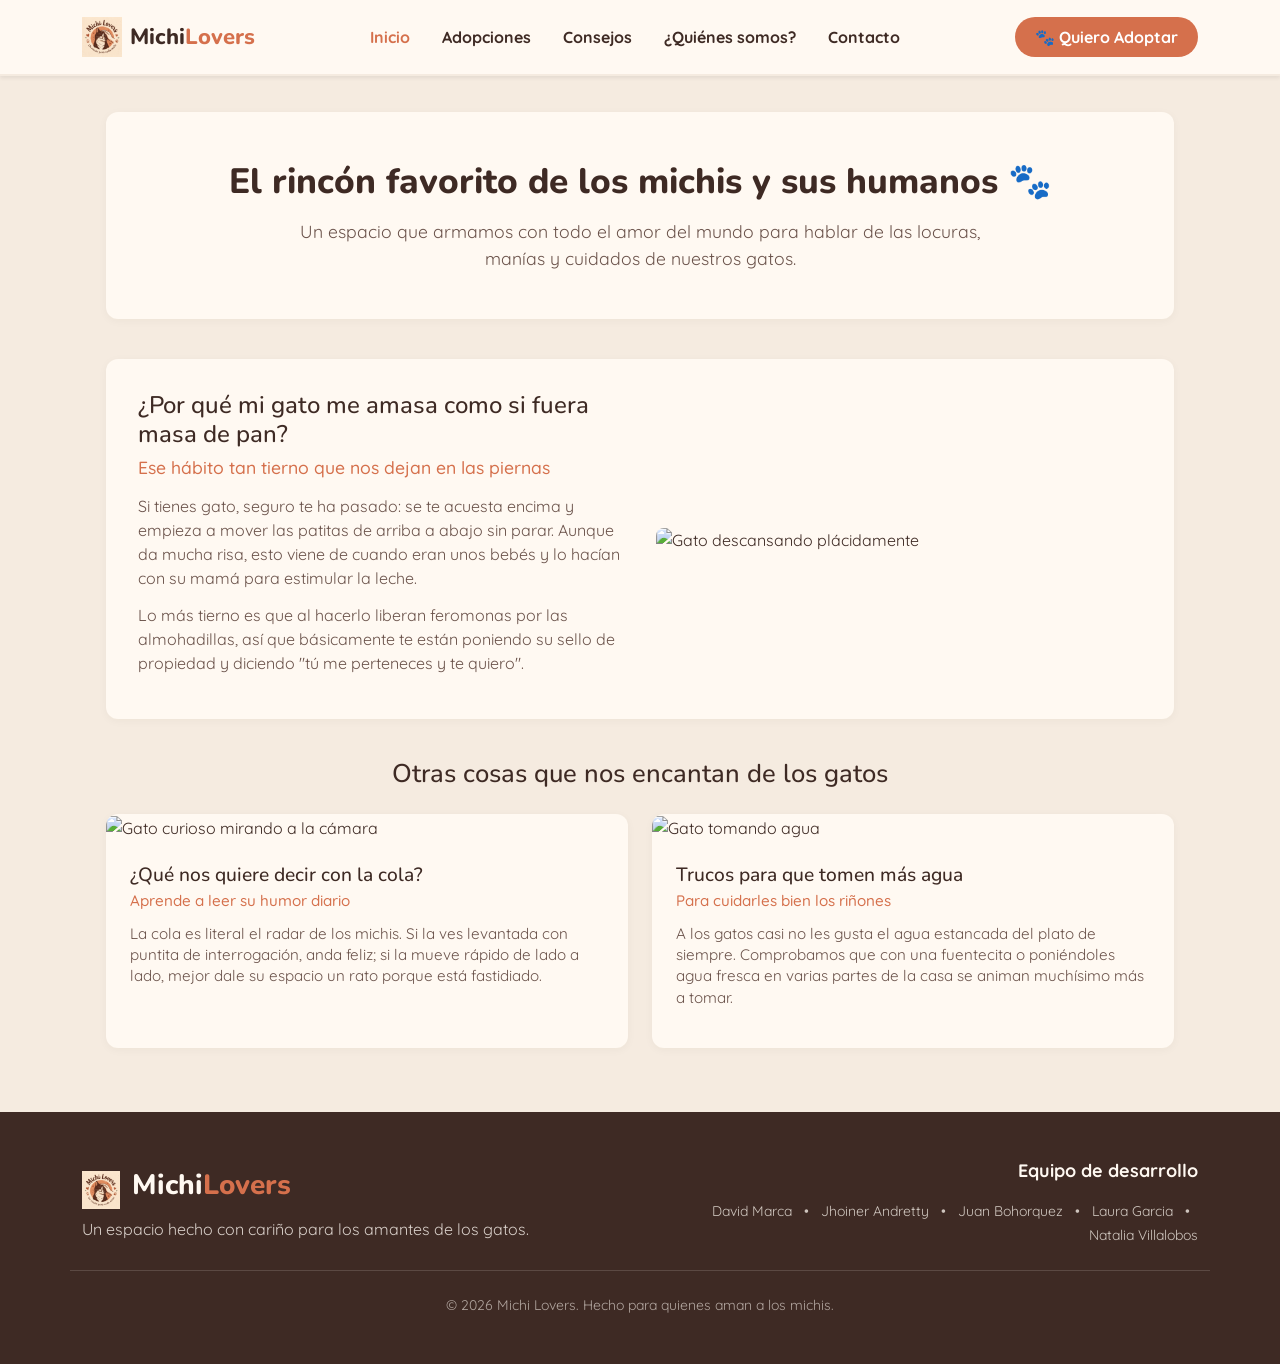
==== commit 8de12d50: "Actualiza página de inicio y estilos" ====
--- a/index.html
+++ b/index.html
@@ -10,61 +10,62 @@
     <link
       href="https://fonts.googleapis.com/css2?family=Quicksand:wght@400;500;600;700&family=Nunito:wght@400;600;700;800&display=swap"
       rel="stylesheet" />
-      <link href="https://cdn.jsdelivr.net/npm/bootstrap@5.3.8/dist/css/bootstrap.min.css" rel="stylesheet" integrity="sha384-sRIl4kxILFvY47J16cr9ZwB07vP4J8+LH7qKQnuqkuIAvNWLzeN8tE5YBujZqJLB" crossorigin="anonymous">
+    <!-- Bootstrap 5.3.3 CSS Estable -->
+    <link href="https://cdn.jsdelivr.net/npm/bootstrap@5.3.3/dist/css/bootstrap.min.css" rel="stylesheet">
+    <!-- Tus estilos personalizados -->
     <link rel="stylesheet" href="assets/css/styles.css" />
   </head>
   <body>
 
+    <!-- HEADER / NAVEGACIÓN -->
     <header class="navbar navbar-expand-lg fixed-top shadow-sm" id="navbar" role="banner">
-  <div class="container">
-    <!-- Logo / Marca -->
-    <a href="index.html" class="navbar-brand d-flex align-items-center me-auto" id="navbar-logo" aria-label="Michi Lovers - Ir al inicio">
-      <img src="/assets/images/logo2michilovers.jpg" alt="Logo Michi Lovers" class="navbar__logo-img me-2" style="height: 40px; object-fit: contain;">
-      <span class="brand-text">Michi<span class="brand-accent">Lovers</span></span>
-    </a>
+      <div class="container">
+        <!-- Logo / Marca -->
+        <a href="index.html" class="navbar-brand d-flex align-items-center me-auto" id="navbar-logo" aria-label="Michi Lovers - Ir al inicio">
+          <img src="assets/images/logo2michilovers.jpg" alt="Logo Michi Lovers" class="navbar__logo-img me-2" style="height: 40px; object-fit: contain;">
+          <span class="brand-text">Michi<span class="brand-accent">Lovers</span></span>
+        </a>
 
-    <!-- Botón Toggle para vista móvil -->
-    <button class="navbar-toggler ms-2" type="button" data-bs-toggle="collapse" data-bs-target="#navbarContent" aria-controls="navbarContent" aria-expanded="false" aria-label="Abrir menú de navegación">
-      <span class="navbar-toggler-icon"></span>
-    </button>
+        <!-- Botón Toggle para vista móvil -->
+        <button class="navbar-toggler ms-2" type="button" data-bs-toggle="collapse" data-bs-target="#navbarContent" aria-controls="navbarContent" aria-expanded="false" aria-label="Abrir menú de navegación">
+          <span class="navbar-toggler-icon"></span>
+        </button>
 
-    <!-- Menú Colapsable y CTA -->
-    <div class="collapse navbar-collapse" id="navbarContent">
-      <ul class="navbar-nav mx-auto mb-2 mb-lg-0" id="navbar-menu">
-        <li class="nav-item">
-          <a href="index.html" class="nav-link active" id="nav-inicio" aria-current="page">Inicio</a>
-        </li>
-        <li class="nav-item">
-          <a href="adopcion.html" class="nav-link" id="nav-adopcion">Adopciones</a>
-        </li>
-        <li class="nav-item">
-          <a href="articulos.html" class="nav-link" id="nav-consejos">Consejos</a>
-        </li>
-        <li class="nav-item">
-          <a href="quienesSomos.html" class="nav-link" id="nav-quienes-somos">¿Quiénes somos?</a>
-        </li>
-        <li class="nav-item">
-          <a href="contacto.html" class="nav-link" id="nav-contacto">Contacto</a>
-        </li>
-      </ul>
+        <!-- Menú Colapsable y CTA -->
+        <div class="collapse navbar-collapse" id="navbarContent">
+          <ul class="navbar-nav mx-auto mb-2 mb-lg-0" id="navbar-menu">
+            <li class="nav-item">
+              <a href="index.html" class="nav-link active" id="nav-inicio" aria-current="page">Inicio</a>
+            </li>
+            <li class="nav-item">
+              <a href="adopcion.html" class="nav-link" id="nav-adopcion">Adopciones</a>
+            </li>
+            <li class="nav-item">
+              <a href="articulos.html" class="nav-link" id="nav-consejos">Consejos</a>
+            </li>
+            <li class="nav-item">
+              <a href="quienesSomos.html" class="nav-link" id="nav-quienes-somos">¿Quiénes somos?</a>
+            </li>
+            <li class="nav-item">
+              <a href="contacto.html" class="nav-link" id="nav-contacto">Contacto</a>
+            </li>
+          </ul>
 
-      <!-- Botón Call to Action -->
-      <div class="navbar__cta d-flex mt-3 mt-lg-0" id="navbar-cta">
-        <a href="adopcion.html" class="btn btn-michi-cta w-100 w-lg-auto" id="navbar-cta-btn">&#x1F43E; Quiero Adoptar</a>
+          <!-- Botón Call to Action -->
+          <div class="navbar__cta d-flex mt-3 mt-lg-0" id="navbar-cta">
+            <a href="adopcion.html" class="btn btn-michi-cta w-100 w-lg-auto" id="navbar-cta-btn">&#x1F43E; Quiero Adoptar</a>
+          </div>
+        </div>
       </div>
-    </div>
-  </div>
-</header>
+    </header>
 
-    <!-- Contenido principal -->
+    <!-- CONTENIDO PRINCIPAL -->
     <main class="home-main">
 
       <!-- Sección de bienvenida -->
       <section class="hero-section">
         <h1>El rincón favorito de los michis y sus humanos 🐾</h1>
-        <p class="hero-subtitle">Un espacio que armamos con todo el amor del
-          mundo para hablar de las locuras, manías y cuidados de nuestros
-          gatos.</p>
+        <p class="hero-subtitle">Un espacio que armamos con todo el amor del mundo para hablar de las locuras, manías y cuidados de nuestros gatos.</p>
       </section>
 
       <!-- Artículo destacado -->
@@ -72,13 +73,8 @@
         <div class="article-text">
           <h2>¿Por qué mi gato me amasa como si fuera masa de pan?</h2>
           <h3>Ese hábito tan tierno que nos dejan en las piernas</h3>
-          <p>Si tienes gato, seguro te ha pasado: se te acuesta encima y empieza
-            a mover las patitas de arriba a abajo sin parar. Aunque da mucha
-            risa, esto viene de cuando eran unos bebés y lo hacían con su mamá
-            para estimular la leche.</p>
-          <p>Lo más tierno es que al hacerlo liberan feromonas por las
-            almohadillas, así que básicamente te están poniendo su sello de
-            propiedad y diciendo "tú me perteneces y te quiero".</p>
+          <p>Si tienes gato, seguro te ha pasado: se te acuesta encima y empieza a mover las patitas de arriba a abajo sin parar. Aunque da mucha risa, esto viene de cuando eran unos bebés y lo hacían con su mamá para estimular la leche.</p>
+          <p>Lo más tierno es que al hacerlo liberan feromonas por las almohadillas, así que básicamente te están poniendo su sello de propiedad y diciendo "tú me perteneces y te quiero".</p>
         </div>
         <div class="article-image">
           <img
@@ -101,10 +97,7 @@
             <div class="card-body">
               <h4>¿Qué nos quiere decir con la cola?</h4>
               <h5>Aprende a leer su humor diario</h5>
-              <p>La cola es literal el radar de los michis. Si la ves levantada
-                con puntita de interrogación, anda feliz; si la mueve rápido de
-                lado a lado, mejor dale su espacio un rato porque está
-                fastidiado.</p>
+              <p>La cola es literal el radar de los michis. Si la ves levantada con puntita de interrogación, anda feliz; si la mueve rápido de lado a lado, mejor dale su espacio un rato porque está fastidiado.</p>
             </div>
           </article>
 
@@ -117,10 +110,7 @@
             <div class="card-body">
               <h4>Trucos para que tomen más agua</h4>
               <h5>Para cuidarles bien los riñones</h5>
-              <p>A los gatos casi no les gusta el agua estancada del plato de
-                siempre. Comprobamos que con una fuentecita o poniéndoles agua
-                fresca en varias partes de la casa se animan muchísimo más a
-                tomar.</p>
+              <p>A los gatos casi no les gusta el agua estancada del plato de siempre. Comprobamos que con una fuentecita o poniéndoles agua fresca en varias partes de la casa se animan muchísimo más a tomar.</p>
             </div>
           </article>
         </div>
@@ -128,46 +118,47 @@
 
     </main>
 
-   <footer class="footer py-5" id="footer" role="contentinfo">
-  <div class="container">
-    <div class="row gy-4 align-items-center border-bottom pb-4 mb-4">
-      <!-- Columna Izquierda: Logo y lema -->
-      <div class="col-12 col-md-6 text-center text-md-start">
-        <div class="footer__brand-logo mb-2">
-          <img src="assets/images/logo2michilovers.jpg" alt="Logo Michi Lovers" class="me-2" style="height: 38px; vertical-align: middle;">
-          <span class="brand-text">Michi<span class="brand-accent">Lovers</span></span>
+    <!-- FOOTER -->
+    <footer class="footer py-5" id="footer" role="contentinfo">
+      <div class="container">
+        <div class="row gy-4 align-items-center border-bottom pb-4 mb-4">
+          <!-- Columna Izquierda: Logo y lema -->
+          <div class="col-12 col-md-6 text-center text-md-start">
+            <div class="footer__brand-logo mb-2">
+              <img src="assets/images/logo2michilovers.jpg" alt="Logo Michi Lovers" class="me-2" style="height: 38px; vertical-align: middle;">
+              <span class="brand-text">Michi<span class="brand-accent">Lovers</span></span>
+            </div>
+            <p class="footer__brand-text mb-0">Un espacio hecho con cariño para los amantes de los gatos.</p>
+          </div>
+
+          <!-- Columna Derecha: Equipo de desarrollo -->
+          <div class="col-12 col-md-6 text-center text-md-end">
+            <h5 class="footer__team-title fw-bold mb-3" id="footer-team-title">Equipo de desarrollo</h5>
+            <ul class="list-inline mb-0 footer__team-list">
+              <li class="list-inline-item">David Marca</li>
+              <li class="list-inline-item">•</li>
+              <li class="list-inline-item">Jhoiner Andretty</li>
+              <li class="list-inline-item">•</li>
+              <li class="list-inline-item">Juan Bohorquez</li>
+              <li class="list-inline-item">•</li>
+              <li class="list-inline-item">Laura Garcia</li>
+              <li class="list-inline-item">•</li>
+              <li class="list-inline-item">Natalia Villalobos</li>
+            </ul>
+          </div>
         </div>
-        <p class="footer__brand-text mb-0">Un espacio hecho con cariño para los amantes de los gatos.</p>
+
+        <!-- Copyright -->
+        <div class="row">
+          <div class="col-12 text-center">
+            <p class="footer__copyright mb-0">&copy; 2026 Michi Lovers. Hecho para quienes aman a los michis.</p>
+          </div>
+        </div>
       </div>
+    </footer>
 
-      <!-- Columna Derecha: Equipo de desarrollo -->
-      <div class="col-12 col-md-6 text-center text-md-end">
-        <h5 class="footer__team-title fw-bold mb-3" id="footer-team-title">Equipo de desarrollo</h5>
-        <ul class="list-inline mb-0 footer__team-list">
-          <li class="list-inline-item">David Marca</li>
-          <li class="list-inline-item">•</li>
-          <li class="list-inline-item">Jhoiner Andretty</li>
-          <li class="list-inline-item">•</li>
-          <li class="list-inline-item">Juan Bohorquez</li>
-          <li class="list-inline-item">•</li>
-          <li class="list-inline-item">Laura Garcia</li>
-          <li class="list-inline-item">•</li>
-          <li class="list-inline-item">Natalia Villalobos</li>
-        </ul>
-      </div>
-    </div>
-
-    <!-- Copyright -->
-    <div class="row">
-      <div class="col-12 text-center">
-        <p class="footer__copyright mb-0">&copy; 2026 Michi Lovers. Hecho para quienes aman a los michis.</p>
-      </div>
-    </div>
-  </div>
-</footer>
- <script src="https://cdn.jsdelivr.net/npm/bootstrap@5.3.8/dist/js/bootstrap.bundle.min.js" integrity="sha384-FKyoEForCGlyvwx9Hj09JcYn3nv7wiPVlz7YYwJrWVcXK/BmnVDxM+D2scQbITxI" crossorigin="anonymous"></script>
-
+    <!-- Bootstrap 5.3.3 JS Bundle -->
+    <script src="https://cdn.jsdelivr.net/npm/bootstrap@5.3.3/dist/js/bootstrap.bundle.min.js"></script>
     <script src="assets/js/script.js"></script>
-
   </body>
 </html>
--- a/assets/css/styles.css
+++ b/assets/css/styles.css
@@ -1,123 +1,278 @@
-/* HEADERp */
+/* ==========================================
+   VARIABLES Y CONFIGURACIÓN GLOBAL
+   ========================================== */
+:root {
+  --color-bg: #F5EBE0;
+  --color-card: #FFF9F2;
+  --color-text: #3E2A24;
+  --color-accent: #D5704C;
+  --color-accent-hover: #c05c39;
+  --color-footer-bg: #3E2A24;
+  --color-footer-text: #FFF9F2;
+
+  --font-primary: 'Quicksand', sans-serif;
+  --font-secondary: 'Nunito', sans-serif;
+}
+
+body {
+  background-color: var(--color-bg);
+  color: var(--color-text);
+  font-family: var(--font-primary);
+  padding-top: 80px; /* Espacio para el navbar fijo */
+}
+
+/* ==========================================
+   HEADER
+   ========================================== */
 #navbar {
-  background-color: var(--color-card, #FFF9F2);
-  border-bottom: 2px solid var(--color-bg, #F5EBE0);
-  padding-block: var(--space-sm, 0.75rem);
-  transition: all var(--transition-base, 250ms ease);
-}
-
-/* Marca / Logo */
+  background-color: var(--color-card);
+  border-bottom: 2px solid var(--color-bg);
+  padding-block: 0.75rem;
+}
+
 .brand-text {
-  font-family: var(--font-secondary, 'Nunito', sans-serif);
-  font-size: var(--fs-lg, 1.375rem);
+  font-family: var(--font-secondary);
+  font-size: 1.375rem;
   font-weight: 800;
-  color: var(--color-text, #3E2A24);
+  color: var(--color-text);
 }
 
 .brand-accent {
-  color: var(--color-accent, #D5704C);
-}
-
-/* Enlaces del menú */
+  color: var(--color-accent);
+}
+
 #navbar .nav-link {
-  font-family: var(--font-primary, 'Quicksand', sans-serif);
-  font-size: var(--fs-base, 1rem);
+  font-family: var(--font-primary);
+  font-size: 1rem;
   font-weight: 700;
-  color: var(--color-text, #3E2A24);
-  padding-x: var(--space-md, 1rem);
-  transition: color var(--transition-fast, 150ms ease);
+  color: var(--color-text);
+  padding-inline: 1rem;
+  transition: color 150ms ease;
 }
 
 #navbar .nav-link:hover,
-#navbar .nav-link:focus {
-  color: var(--color-accent, #D5704C);
-}
-
+#navbar .nav-link:focus,
 #navbar .nav-link.active {
-  color: var(--color-accent, #D5704C);
-  position: relative;
-}
-
-/* Botón CTA */
+  color: var(--color-accent);
+}
+
 .btn-michi-cta {
-  background-color: var(--color-accent, #D5704C);
+  background-color: var(--color-accent);
   color: #ffffff;
-  font-family: var(--font-primary, 'Quicksand', sans-serif);
+  font-family: var(--font-primary);
   font-weight: 700;
   padding: 0.5rem 1.25rem;
-  border-radius: var(--radius-pill, 50px);
+  border-radius: 50px;
   border: none;
-  transition: background-color var(--transition-base, 250ms ease), transform var(--transition-fast, 150ms ease);
+  text-decoration: none;
+  display: inline-block;
+  transition: background-color 250ms ease, transform 150ms ease;
 }
 
 .btn-michi-cta:hover {
-  background-color: var(--color-accent-hover, #c05c39);
+  background-color: var(--color-accent-hover);
   color: #ffffff;
   transform: translateY(-2px);
 }
 
-/* Estilo para el botón hamburguesa */
-.navbar-toggler {
-  border-color: var(--color-bg, #F5EBE0);
-}
-
-.navbar-toggler:focus {
-  box-shadow: 0 0 0 0.25rem rgba(213, 112, 76, 0.25);
-}
-
-
-
-
-/* FOOTER */
+/* ==========================================
+   CONTENIDO PRINCIPAL
+   ========================================== */
+.home-main {
+  max-width: 1100px;
+  margin: 0 auto;
+  padding: 2rem 1rem;
+}
+
+.hero-section {
+  text-align: center;
+  padding: 3rem 1rem;
+  background-color: var(--color-card);
+  border-radius: 12px;
+  margin-bottom: 2.5rem;
+  box-shadow: 0 2px 10px rgba(62, 42, 36, 0.04);
+}
+
+.hero-section h1 {
+  font-family: var(--font-secondary);
+  font-weight: 800;
+  color: var(--color-text);
+  font-size: 2.2rem;
+  margin-bottom: 1rem;
+}
+
+.hero-subtitle {
+  font-size: 1.1rem;
+  color: #6b534b;
+  max-width: 700px;
+  margin: 0 auto;
+}
+
+/* Artículo destacado (Control de imagen corregido) */
+.featured-article {
+  display: flex;
+  flex-direction: column;
+  gap: 2rem;
+  background-color: var(--color-card);
+  padding: 2rem;
+  border-radius: 12px;
+  margin-bottom: 2.5rem;
+  box-shadow: 0 2px 10px rgba(62, 42, 36, 0.04);
+}
+
+@media (min-width: 768px) {
+  .featured-article {
+    flex-direction: row;
+    align-items: center;
+  }
+  .article-text {
+    flex: 1;
+  }
+  .article-image {
+    flex: 1;
+  }
+}
+
+.article-text h2 {
+  font-family: var(--font-secondary);
+  font-size: 1.5rem;
+  color: var(--color-text);
+  margin-bottom: 0.5rem;
+}
+
+.article-text h3 {
+  font-size: 1.1rem;
+  color: var(--color-accent);
+  margin-bottom: 1rem;
+}
+
+.article-text p {
+  color: #6b534b;
+  line-height: 1.5;
+  margin-bottom: 0.8rem;
+}
+
+/* Evita que la imagen crezca de forma desproporcionada */
+.article-image img {
+  width: 100%;
+  height: 300px;
+  object-fit: cover;
+  border-radius: 8px;
+}
+
+/* Artículos secundarios en cuadrícula */
+.sub-articles-section {
+  margin-bottom: 2rem;
+}
+
+.section-title {
+  font-family: var(--font-secondary);
+  text-align: center;
+  color: var(--color-text);
+  font-size: 1.6rem;
+  margin-bottom: 1.5rem;
+}
+
+.articles-grid {
+  display: grid;
+  grid-template-columns: 1fr;
+  gap: 1.5rem;
+}
+
+@media (min-width: 768px) {
+  .articles-grid {
+    grid-template-columns: repeat(2, 1fr);
+  }
+}
+
+.card-article {
+  background-color: var(--color-card);
+  border-radius: 12px;
+  overflow: hidden;
+  box-shadow: 0 2px 10px rgba(62, 42, 36, 0.04);
+}
+
+.card-image img {
+  width: 100%;
+  height: 200px;
+  object-fit: cover;
+}
+
+.card-body {
+  padding: 1.5rem;
+}
+
+.card-body h4 {
+  font-family: var(--font-secondary);
+  color: var(--color-text);
+  font-size: 1.2rem;
+  margin-bottom: 0.3rem;
+}
+
+.card-body h5 {
+  color: var(--color-accent);
+  font-size: 0.95rem;
+  margin-bottom: 0.8rem;
+}
+
+.card-body p {
+  color: #6b534b;
+  font-size: 0.95rem;
+  line-height: 1.4;
+}
+
+/* ==========================================
+   FOOTER
+   ========================================== */
 #footer {
-  background-color: var(--color-footer-bg, #3E2A24);
-  color: var(--color-footer-text, #FFF9F2);
+  background-color: var(--color-footer-bg);
+  color: var(--color-footer-text);
+  padding: 3rem 0 1.5rem 0;
 }
 
 #footer .border-bottom {
   border-color: rgba(255, 249, 242, 0.15) !important;
 }
 
-/* Marca / Logo en Footer */
 #footer .brand-text {
-  font-family: var(--font-secondary, 'Nunito', sans-serif);
-  font-size: var(--fs-xl, 1.75rem);
+  font-family: var(--font-secondary);
+  font-size: 1.75rem;
   font-weight: 800;
-  color: var(--color-footer-text, #FFF9F2);
+  color: var(--color-footer-text);
 }
 
 #footer .brand-accent {
-  color: var(--color-accent, #D5704C);
+  color: var(--color-accent);
 }
 
 .footer__brand-text {
-  font-family: var(--font-primary, 'Quicksand', sans-serif);
-  font-size: var(--fs-base, 1rem);
+  font-family: var(--font-primary);
+  font-size: 1rem;
   color: rgba(255, 249, 242, 0.8);
 }
 
-/* Equipo de desarrollo */
 .footer__team-title {
-  font-family: var(--font-primary, 'Quicksand', sans-serif);
-  font-size: var(--fs-md, 1.125rem);
-  color: var(--color-footer-text, #FFF9F2);
+  font-family: var(--font-primary);
+  font-size: 1.125rem;
+  color: var(--color-footer-text);
 }
 
 .footer__team-list .list-inline-item {
-  font-family: var(--font-primary, 'Quicksand', sans-serif);
-  font-size: var(--fs-sm, 0.875rem);
+  font-family: var(--font-primary);
+  font-size: 0.875rem;
   color: rgba(255, 249, 242, 0.75);
 }
 
-/* Copyright */
 .footer__copyright {
-  font-family: var(--font-primary, 'Quicksand', sans-serif);
-  font-size: var(--fs-sm, 0.875rem);
+  font-family: var(--font-primary);
+  font-size: 0.875rem;
   color: rgba(255, 249, 242, 0.6);
 }
 
+/* ==========================================
+   ZONAS DE TRABAJO DEL EQUIPO
+   ========================================== */
 /*DAVID*/
-
 /*JHOINER*/
-
-/*NATALIA*/+/*NATALIA*/
+/*JUAN BOHORQUEZ*/
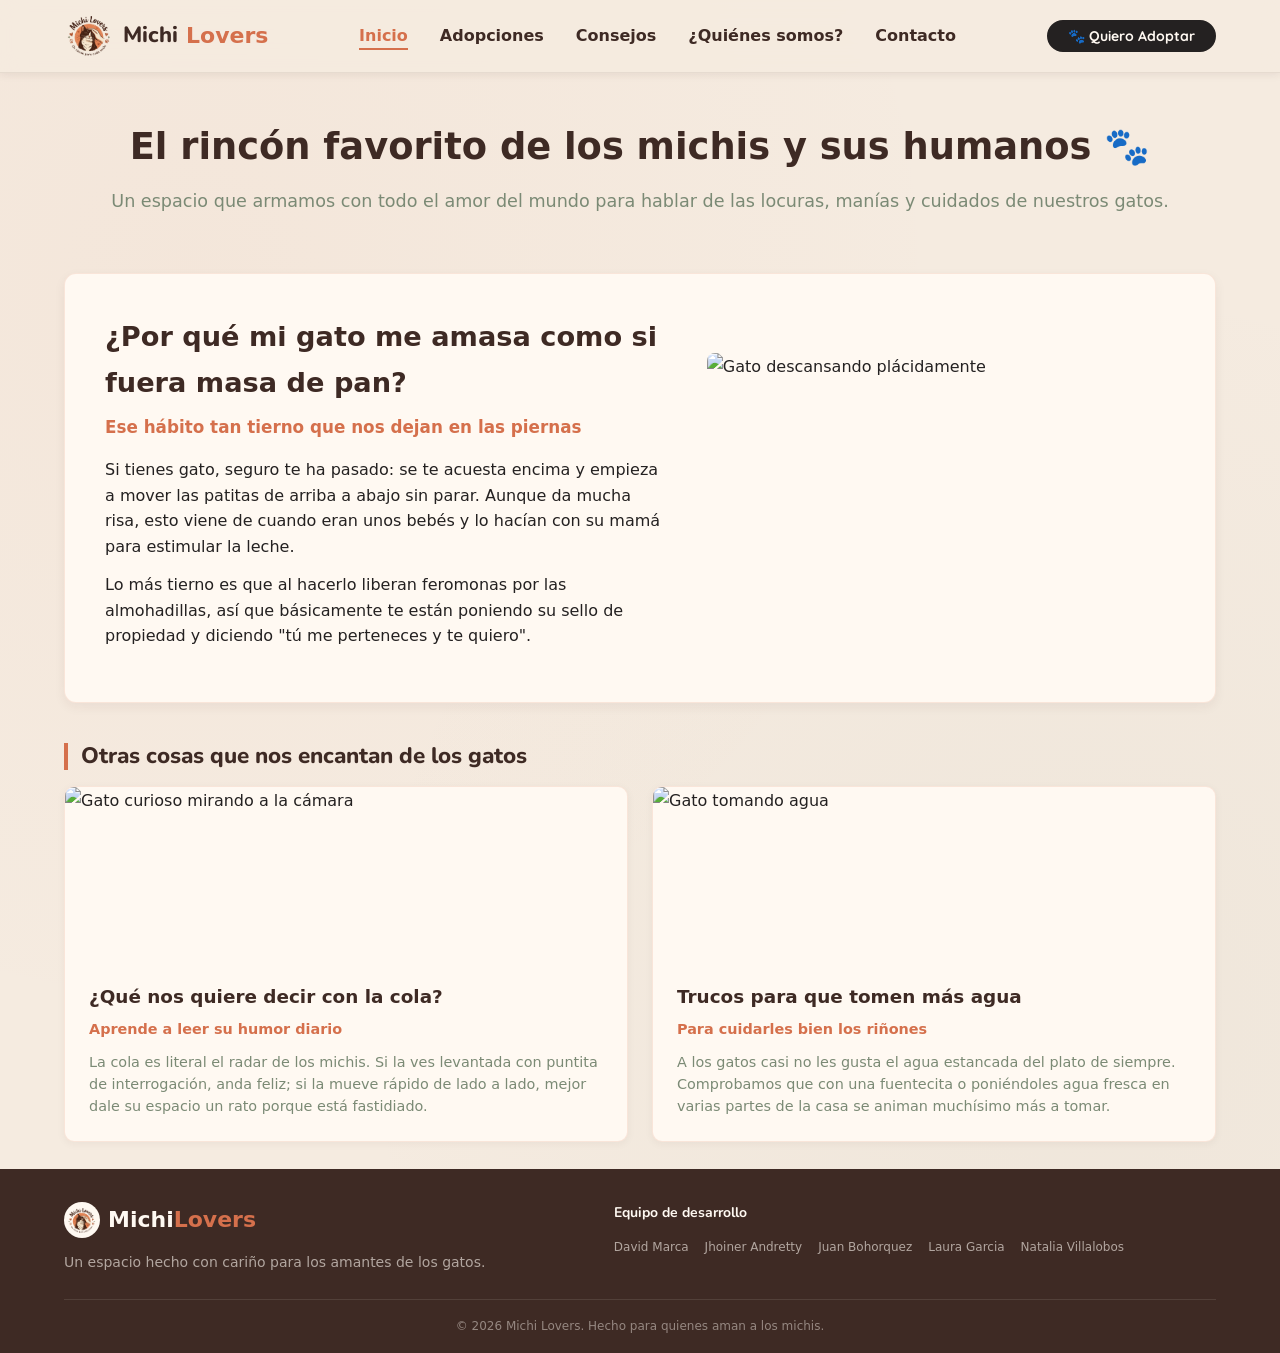
==== commit b12a26f4: "Resuelvo conflictos e integro dev en Natalia" ====
--- a/index.html
+++ b/index.html
@@ -10,62 +10,56 @@
     <link
       href="https://fonts.googleapis.com/css2?family=Quicksand:wght@400;500;600;700&family=Nunito:wght@400;600;700;800&display=swap"
       rel="stylesheet" />
-    <!-- Bootstrap 5.3.3 CSS Estable -->
-    <link href="https://cdn.jsdelivr.net/npm/bootstrap@5.3.3/dist/css/bootstrap.min.css" rel="stylesheet">
-    <!-- Tus estilos personalizados -->
     <link rel="stylesheet" href="assets/css/styles.css" />
   </head>
   <body>
 
-    <!-- HEADER / NAVEGACIÓN -->
-    <header class="navbar navbar-expand-lg fixed-top shadow-sm" id="navbar" role="banner">
+    <!-- Navbar -->
+    <header class="navbar" id="navbar" role="banner">
       <div class="container">
-        <!-- Logo / Marca -->
-        <a href="index.html" class="navbar-brand d-flex align-items-center me-auto" id="navbar-logo" aria-label="Michi Lovers - Ir al inicio">
-          <img src="assets/images/logo2michilovers.jpg" alt="Logo Michi Lovers" class="navbar__logo-img me-2" style="height: 40px; object-fit: contain;">
-          <span class="brand-text">Michi<span class="brand-accent">Lovers</span></span>
-        </a>
-
-        <!-- Botón Toggle para vista móvil -->
-        <button class="navbar-toggler ms-2" type="button" data-bs-toggle="collapse" data-bs-target="#navbarContent" aria-controls="navbarContent" aria-expanded="false" aria-label="Abrir menú de navegación">
-          <span class="navbar-toggler-icon"></span>
-        </button>
-
-        <!-- Menú Colapsable y CTA -->
-        <div class="collapse navbar-collapse" id="navbarContent">
-          <ul class="navbar-nav mx-auto mb-2 mb-lg-0" id="navbar-menu">
-            <li class="nav-item">
-              <a href="index.html" class="nav-link active" id="nav-inicio" aria-current="page">Inicio</a>
-            </li>
-            <li class="nav-item">
-              <a href="adopcion.html" class="nav-link" id="nav-adopcion">Adopciones</a>
-            </li>
-            <li class="nav-item">
-              <a href="articulos.html" class="nav-link" id="nav-consejos">Consejos</a>
-            </li>
-            <li class="nav-item">
-              <a href="quienesSomos.html" class="nav-link" id="nav-quienes-somos">¿Quiénes somos?</a>
-            </li>
-            <li class="nav-item">
-              <a href="contacto.html" class="nav-link" id="nav-contacto">Contacto</a>
-            </li>
+        <nav class="navbar__inner" aria-label="Navegación principal">
+          <a href="index.html" class="navbar__logo" id="navbar-logo"
+            aria-label="Michi Lovers - Ir al inicio">
+            <img src="assets/images/logo.png" alt="Logo Michi Lovers"
+              class="navbar__logo-img">
+            Michi<span>Lovers</span>
+          </a>
+          <ul class="navbar__menu" id="navbar-menu" role="list">
+            <li><a href="index.html" class="navbar__link is-active"
+                id="nav-inicio" aria-current="page">Inicio</a></li>
+            <li><a href="adopcion.html" class="navbar__link"
+                id="nav-adopcion">Adopciones</a></li>
+            <li><a href="articulos.html" class="navbar__link"
+                id="nav-consejos">Consejos</a></li>
+            <li><a href="quienesSomos.html" class="navbar__link"
+                id="nav-quienes-somos">¿Quiénes somos?</a></li>
+            <li><a href="contacto.html" class="navbar__link"
+                id="nav-contacto">Contacto</a></li>
           </ul>
-
-          <!-- Botón Call to Action -->
-          <div class="navbar__cta d-flex mt-3 mt-lg-0" id="navbar-cta">
-            <a href="adopcion.html" class="btn btn-michi-cta w-100 w-lg-auto" id="navbar-cta-btn">&#x1F43E; Quiero Adoptar</a>
+          <div class="navbar__cta" id="navbar-cta">
+            <a href="adopcion.html" class="btn btn--dark btn--sm"
+              id="navbar-cta-btn">&#x1F43E; Quiero Adoptar</a>
           </div>
-        </div>
+          <button class="navbar__toggle" id="navbar-toggle" type="button"
+            aria-label="Abrir menú de navegación" aria-expanded="false"
+            aria-controls="navbar-menu">
+            <span aria-hidden="true"></span>
+            <span aria-hidden="true"></span>
+            <span aria-hidden="true"></span>
+          </button>
+        </nav>
       </div>
     </header>
 
-    <!-- CONTENIDO PRINCIPAL -->
+    <!-- Contenido principal -->
     <main class="home-main">
 
       <!-- Sección de bienvenida -->
       <section class="hero-section">
         <h1>El rincón favorito de los michis y sus humanos 🐾</h1>
-        <p class="hero-subtitle">Un espacio que armamos con todo el amor del mundo para hablar de las locuras, manías y cuidados de nuestros gatos.</p>
+        <p class="hero-subtitle">Un espacio que armamos con todo el amor del
+          mundo para hablar de las locuras, manías y cuidados de nuestros
+          gatos.</p>
       </section>
 
       <!-- Artículo destacado -->
@@ -73,8 +67,13 @@
         <div class="article-text">
           <h2>¿Por qué mi gato me amasa como si fuera masa de pan?</h2>
           <h3>Ese hábito tan tierno que nos dejan en las piernas</h3>
-          <p>Si tienes gato, seguro te ha pasado: se te acuesta encima y empieza a mover las patitas de arriba a abajo sin parar. Aunque da mucha risa, esto viene de cuando eran unos bebés y lo hacían con su mamá para estimular la leche.</p>
-          <p>Lo más tierno es que al hacerlo liberan feromonas por las almohadillas, así que básicamente te están poniendo su sello de propiedad y diciendo "tú me perteneces y te quiero".</p>
+          <p>Si tienes gato, seguro te ha pasado: se te acuesta encima y empieza
+            a mover las patitas de arriba a abajo sin parar. Aunque da mucha
+            risa, esto viene de cuando eran unos bebés y lo hacían con su mamá
+            para estimular la leche.</p>
+          <p>Lo más tierno es que al hacerlo liberan feromonas por las
+            almohadillas, así que básicamente te están poniendo su sello de
+            propiedad y diciendo "tú me perteneces y te quiero".</p>
         </div>
         <div class="article-image">
           <img
@@ -97,7 +96,10 @@
             <div class="card-body">
               <h4>¿Qué nos quiere decir con la cola?</h4>
               <h5>Aprende a leer su humor diario</h5>
-              <p>La cola es literal el radar de los michis. Si la ves levantada con puntita de interrogación, anda feliz; si la mueve rápido de lado a lado, mejor dale su espacio un rato porque está fastidiado.</p>
+              <p>La cola es literal el radar de los michis. Si la ves levantada
+                con puntita de interrogación, anda feliz; si la mueve rápido de
+                lado a lado, mejor dale su espacio un rato porque está
+                fastidiado.</p>
             </div>
           </article>
 
@@ -110,7 +112,10 @@
             <div class="card-body">
               <h4>Trucos para que tomen más agua</h4>
               <h5>Para cuidarles bien los riñones</h5>
-              <p>A los gatos casi no les gusta el agua estancada del plato de siempre. Comprobamos que con una fuentecita o poniéndoles agua fresca en varias partes de la casa se animan muchísimo más a tomar.</p>
+              <p>A los gatos casi no les gusta el agua estancada del plato de
+                siempre. Comprobamos que con una fuentecita o poniéndoles agua
+                fresca en varias partes de la casa se animan muchísimo más a
+                tomar.</p>
             </div>
           </article>
         </div>
@@ -118,47 +123,38 @@
 
     </main>
 
-    <!-- FOOTER -->
-    <footer class="footer py-5" id="footer" role="contentinfo">
+    <!-- Footer -->
+    <footer class="footer" role="contentinfo">
       <div class="container">
-        <div class="row gy-4 align-items-center border-bottom pb-4 mb-4">
-          <!-- Columna Izquierda: Logo y lema -->
-          <div class="col-12 col-md-6 text-center text-md-start">
-            <div class="footer__brand-logo mb-2">
-              <img src="assets/images/logo2michilovers.jpg" alt="Logo Michi Lovers" class="me-2" style="height: 38px; vertical-align: middle;">
-              <span class="brand-text">Michi<span class="brand-accent">Lovers</span></span>
+        <div class="footer__inner">
+          <div class="footer__brand">
+            <div class="footer__brand-logo">
+              <img src="assets/images/logo.png" alt
+                class="footer__brand-logo-img">
+              <span>Michi<span
+                  class="footer__brand-highlight">Lovers</span></span>
             </div>
-            <p class="footer__brand-text mb-0">Un espacio hecho con cariño para los amantes de los gatos.</p>
+            <p class="footer__brand-text">Un espacio hecho con cariño para los
+              amantes de los gatos.</p>
           </div>
-
-          <!-- Columna Derecha: Equipo de desarrollo -->
-          <div class="col-12 col-md-6 text-center text-md-end">
-            <h5 class="footer__team-title fw-bold mb-3" id="footer-team-title">Equipo de desarrollo</h5>
-            <ul class="list-inline mb-0 footer__team-list">
-              <li class="list-inline-item">David Marca</li>
-              <li class="list-inline-item">•</li>
-              <li class="list-inline-item">Jhoiner Andretty</li>
-              <li class="list-inline-item">•</li>
-              <li class="list-inline-item">Juan Bohorquez</li>
-              <li class="list-inline-item">•</li>
-              <li class="list-inline-item">Laura Garcia</li>
-              <li class="list-inline-item">•</li>
-              <li class="list-inline-item">Natalia Villalobos</li>
+          <section class="footer__team" aria-labelledby="footer-team-title">
+            <h2 class="footer__team-title" id="footer-team-title">Equipo de
+              desarrollo</h2>
+            <ul class="footer__team-list">
+              <li>David Marca</li>
+              <li>Jhoiner Andretty</li>
+              <li>Juan Bohorquez</li>
+              <li>Laura Garcia</li>
+              <li>Natalia Villalobos</li>
             </ul>
-          </div>
+          </section>
         </div>
-
-        <!-- Copyright -->
-        <div class="row">
-          <div class="col-12 text-center">
-            <p class="footer__copyright mb-0">&copy; 2026 Michi Lovers. Hecho para quienes aman a los michis.</p>
-          </div>
-        </div>
+        <p class="footer__copyright">&copy; 2026 Michi Lovers. Hecho para
+          quienes aman a los michis.</p>
       </div>
     </footer>
 
-    <!-- Bootstrap 5.3.3 JS Bundle -->
-    <script src="https://cdn.jsdelivr.net/npm/bootstrap@5.3.3/dist/js/bootstrap.bundle.min.js"></script>
     <script src="assets/js/script.js"></script>
+
   </body>
 </html>
--- a/assets/css/styles.css
+++ b/assets/css/styles.css
@@ -1,278 +1,2391 @@
-/* ==========================================
-   VARIABLES Y CONFIGURACIÓN GLOBAL
-   ========================================== */
+/* ============================================================
+   MICHI LOVERS — Hoja de Estilos Principal
+   Diseño: Cálido · Artesanal · Comunitario
+   ============================================================ */
+
+/* ------------------------------------------------------------
+   1. FUENTES (Google Fonts)
+   ------------------------------------------------------------ */
+@import url('https://fonts.googleapis.com/css2?family=Quicksand:wght@400;500;600;700&family=Nunito:wght@400;600;700;800&display=swap');
+
+/* ------------------------------------------------------------
+   2. VARIABLES DE DISEÑO — Design Tokens
+   ------------------------------------------------------------ */
 :root {
-  --color-bg: #F5EBE0;
-  --color-card: #FFF9F2;
-  --color-text: #3E2A24;
-  --color-accent: #D5704C;
-  --color-accent-hover: #c05c39;
-  --color-footer-bg: #3E2A24;
-  --color-footer-text: #FFF9F2;
-
-  --font-primary: 'Quicksand', sans-serif;
-  --font-secondary: 'Nunito', sans-serif;
+  /* Paleta de Colores */
+  --color-bg:          #F5EBE0; /* Beige claro / Crema de papel natural */
+  --color-text:        #3E2A24; /* Marrón oscuro chocolate (texto principal) */
+  --color-accent:      #D5704C; /* Terracota / Óxido (destacados y acentos) */
+  --color-secondary:   #7B8A75; /* Verde apagado / Salvia (detalles) */
+  --color-card:        #FFF9F2; /* Blanco roto / Crema de pelaje (tarjetas) */
+  --color-dark:        #242121; /* Casi negro (botones oscuros y bordes fuertes) */
+  --color-footer-bg:   #3E2A24; /* Marrón chocolate (fondo del footer) */
+  --color-footer-text: #FFF9F2; /* Crema suave (texto del footer) */
+  --color-accent-hover:#c05c39; /* Terracota más oscuro para hover */
+  --color-muted:       #9e8b7b; /* Tono apagado para textos secundarios */
+
+  /* Tipografía */
+  --font-primary:   'Quicksand', 'Nunito', sans-serif;
+  --font-secondary: 'Nunito', 'Quicksand', sans-serif;
+
+  /* Escala tipográfica */
+  --fs-xs:   0.75rem;   /* 12px */
+  --fs-sm:   0.875rem;  /* 14px */
+  --fs-base: 1rem;      /* 16px */
+  --fs-md:   1.125rem;  /* 18px */
+  --fs-lg:   1.375rem;  /* 22px */
+  --fs-xl:   1.75rem;   /* 28px */
+  --fs-2xl:  2.25rem;   /* 36px */
+  --fs-3xl:  3rem;      /* 48px */
+
+  /* Espaciado */
+  --space-xs:  0.5rem;
+  --space-sm:  0.75rem;
+  --space-md:  1rem;
+  --space-lg:  1.5rem;
+  --space-xl:  2rem;
+  --space-2xl: 3rem;
+  --space-3xl: 5rem;
+
+  /* Radios de borde */
+  --radius-sm:  8px;
+  --radius-md:  12px;
+  --radius-lg:  20px;
+  --radius-xl:  24px;
+  --radius-pill:50px;
+  --radius-full:999px;
+
+  /* Sombras */
+  --shadow-sm:   0 2px 8px rgba(62, 42, 36, 0.08);
+  --shadow-md:   0 6px 20px rgba(62, 42, 36, 0.12);
+  --shadow-lg:   0 12px 40px rgba(62, 42, 36, 0.16);
+  --shadow-card: 0 4px 16px rgba(213, 112, 76, 0.10);
+
+  /* Transiciones */
+  --transition-fast:   150ms ease;
+  --transition-base:   250ms ease;
+  --transition-smooth: 400ms cubic-bezier(0.25, 0.46, 0.45, 0.94);
+
+  /* Ancho máximo del contenedor */
+  --max-width: 1200px;
+}
+
+/* ------------------------------------------------------------
+   3. RESET Y BASE GLOBAL
+   ------------------------------------------------------------ */
+*,
+*::before,
+*::after {
+  box-sizing: border-box;
+  margin: 0;
+  padding: 0;
+}
+
+html {
+  scroll-behavior: smooth;
+  font-size: 16px;
 }
 
 body {
+  font-family: var(--font-primary);
   background-color: var(--color-bg);
   color: var(--color-text);
-  font-family: var(--font-primary);
-  padding-top: 80px; /* Espacio para el navbar fijo */
-}
-
-/* ==========================================
-   HEADER
-   ========================================== */
-#navbar {
-  background-color: var(--color-card);
-  border-bottom: 2px solid var(--color-bg);
-  padding-block: 0.75rem;
-}
-
-.brand-text {
+  line-height: 1.7;
+  -webkit-font-smoothing: antialiased;
+  -moz-osx-font-smoothing: grayscale;
+  overflow-x: hidden;
+  /* Textura de fondo sutil con gradientes decorativos */
+  background-image:
+    radial-gradient(circle at 15% 20%, rgba(213, 112, 76, 0.04) 0%, transparent 50%),
+    radial-gradient(circle at 85% 75%, rgba(123, 138, 117, 0.05) 0%, transparent 50%);
+}
+
+img {
+  max-width: 100%;
+  display: block;
+}
+
+a {
+  color: inherit;
+  text-decoration: none;
+}
+
+ul, ol {
+  list-style: none;
+}
+
+button {
+  cursor: pointer;
+  font-family: inherit;
+  border: none;
+  background: none;
+}
+
+/* ------------------------------------------------------------
+   4. DECORACIÓN DE FONDO — Huellas y corazones como pseudo-elementos
+   ------------------------------------------------------------ */
+.section--decorated {
+  position: relative;
+  overflow: hidden;
+}
+
+.section--decorated::before {
+  content: '🐾';
+  position: absolute;
+  font-size: 5rem;
+  opacity: 0.04;
+  top: 2rem;
+  left: -1rem;
+  transform: rotate(-18deg);
+  pointer-events: none;
+  user-select: none;
+}
+
+.section--decorated::after {
+  content: '🐾';
+  position: absolute;
+  font-size: 4rem;
+  opacity: 0.04;
+  bottom: 2rem;
+  right: -0.5rem;
+  transform: rotate(12deg);
+  pointer-events: none;
+  user-select: none;
+}
+
+/* ------------------------------------------------------------
+   5. CONTENEDOR PRINCIPAL
+   ------------------------------------------------------------ */
+.container {
+  width: 100%;
+  max-width: var(--max-width);
+  margin-inline: auto;
+  padding-inline: var(--space-lg);
+}
+
+/* ------------------------------------------------------------
+   6. UTILIDADES TIPOGRÁFICAS
+   ------------------------------------------------------------ */
+.text-accent   { color: var(--color-accent); }
+.text-muted    { color: var(--color-muted); font-size: var(--fs-sm); }
+.text-center   { text-align: center; }
+.text-bold     { font-weight: 700; }
+
+/* Títulos de sección */
+.section-title {
   font-family: var(--font-secondary);
-  font-size: 1.375rem;
+  font-size: var(--fs-2xl);
   font-weight: 800;
   color: var(--color-text);
-}
-
-.brand-accent {
+  line-height: 1.2;
+}
+
+.section-subtitle {
+  font-size: var(--fs-md);
+  color: var(--color-muted);
+  max-width: 560px;
+  margin-inline: auto;
+  margin-top: var(--space-sm);
+}
+
+/* Etiqueta de sección (badge pequeño sobre el título) */
+.section-eyebrow {
+  display: inline-block;
+  font-size: var(--fs-xs);
+  font-weight: 700;
+  letter-spacing: 0.1em;
+  text-transform: uppercase;
   color: var(--color-accent);
-}
-
-#navbar .nav-link {
+  background-color: rgba(213, 112, 76, 0.12);
+  padding: 4px 14px;
+  border-radius: var(--radius-full);
+  margin-bottom: var(--space-sm);
+}
+
+/* ------------------------------------------------------------
+   7. SISTEMA DE BOTONES
+   ------------------------------------------------------------ */
+
+/* Base compartida de todos los botones */
+.btn {
+  display: inline-flex;
+  align-items: center;
+  justify-content: center;
+  gap: var(--space-xs);
   font-family: var(--font-primary);
-  font-size: 1rem;
+  font-weight: 700;
+  font-size: var(--fs-base);
+  padding: 0.65rem 1.75rem;
+  border-radius: var(--radius-pill);
+  border: 2px solid transparent;
+  transition:
+    background-color var(--transition-base),
+    color           var(--transition-base),
+    border-color    var(--transition-base),
+    box-shadow      var(--transition-base),
+    transform       var(--transition-fast);
+  text-decoration: none;
+  white-space: nowrap;
+  line-height: 1;
+}
+
+.btn:active {
+  transform: scale(0.97);
+}
+
+/* Botón primario — Terracota */
+.btn--primary {
+  background-color: var(--color-accent);
+  color: #fff;
+  border-color: var(--color-accent);
+}
+
+.btn--primary:hover,
+.btn--primary:focus-visible {
+  background-color: var(--color-accent-hover);
+  border-color:     var(--color-accent-hover);
+  box-shadow:       0 6px 20px rgba(213, 112, 76, 0.35);
+  transform:        translateY(-2px);
+}
+
+/* Botón secundario — Salvia (outline) */
+.btn--secondary {
+  background-color: transparent;
+  color: var(--color-secondary);
+  border-color: var(--color-secondary);
+}
+
+.btn--secondary:hover,
+.btn--secondary:focus-visible {
+  background-color: var(--color-secondary);
+  color: #fff;
+  box-shadow: 0 4px 14px rgba(123, 138, 117, 0.30);
+  transform: translateY(-2px);
+}
+
+/* Botón oscuro — Para "¡Quiero Adoptar!" en navbar */
+.btn--dark {
+  background-color: var(--color-dark);
+  color: var(--color-card);
+  border-color: var(--color-dark);
+}
+
+.btn--dark:hover,
+.btn--dark:focus-visible {
+  background-color: var(--color-accent);
+  border-color: var(--color-accent);
+  box-shadow: 0 6px 20px rgba(213, 112, 76, 0.35);
+  transform: translateY(-2px);
+}
+
+/* Botón claro — Para secciones oscuras */
+.btn--light {
+  background-color: var(--color-card);
+  color: var(--color-text);
+  border-color: var(--color-card);
+}
+
+.btn--light:hover,
+.btn--light:focus-visible {
+  background-color: #fff;
+  box-shadow: 0 6px 20px rgba(0, 0, 0, 0.2);
+  transform: translateY(-2px);
+}
+
+/* Botón outline claro — Para secciones oscuras */
+.btn--outline-light {
+  background-color: transparent;
+  color: var(--color-footer-text);
+  border-color: rgba(255, 249, 242, 0.40);
+}
+
+.btn--outline-light:hover,
+.btn--outline-light:focus-visible {
+  background-color: rgba(255, 249, 242, 0.12);
+  border-color: var(--color-footer-text);
+  transform: translateY(-2px);
+}
+
+/* Tamaño pequeño */
+.btn--sm {
+  font-size: var(--fs-sm);
+  padding: 0.45rem 1.2rem;
+}
+
+/* Tamaño grande */
+.btn--lg {
+  font-size: var(--fs-md);
+  padding: 0.85rem 2.2rem;
+}
+
+/* ------------------------------------------------------------
+   8. NAVBAR / HEADER
+   ------------------------------------------------------------ */
+.navbar {
+  position: sticky;
+  top: 0;
+  z-index: 100;
+  background-color: rgba(245, 235, 224, 0.88); /* Beige semitransparente */
+  backdrop-filter: blur(12px);
+  -webkit-backdrop-filter: blur(12px);
+  border-bottom: 1px solid rgba(62, 42, 36, 0.08);
+  box-shadow: var(--shadow-sm);
+  transition: box-shadow var(--transition-base);
+}
+
+.navbar.scrolled {
+  box-shadow: var(--shadow-md);
+}
+
+/* Contenedor interno de la navbar */
+.navbar__inner {
+  display: flex;
+  align-items: center;
+  justify-content: space-between;
+  height: 72px;
+  gap: var(--space-lg);
+}
+
+/* Logo */
+.navbar__logo {
+  display: flex;
+  align-items: center;
+  gap: var(--space-xs);
+  font-family: var(--font-secondary);
+  font-size: var(--fs-lg);
+  font-weight: 800;
+  color: var(--color-text);
+  flex-shrink: 0;
+  transition: opacity var(--transition-fast);
+}
+
+.navbar__logo:hover {
+  opacity: 0.8;
+}
+
+.navbar__logo-icon {
+  font-size: 1.6rem;
+  line-height: 1;
+}
+
+.navbar__logo span {
+  color: var(--color-accent);
+}
+
+/* Menú de navegación — centrado */
+.navbar__menu {
+  display: flex;
+  align-items: center;
+  gap: var(--space-xl);
+  flex: 1;
+  justify-content: center;
+}
+
+/* Enlace de navegación */
+.navbar__link {
+  font-size: var(--fs-base);
+  font-weight: 600;
+  color: var(--color-text);
+  padding-bottom: 3px;
+  border-bottom: 2px solid transparent;
+  transition:
+    color         var(--transition-fast),
+    border-color  var(--transition-fast);
+}
+
+.navbar__link:hover {
+  color: var(--color-accent);
+  border-bottom-color: var(--color-accent);
+}
+
+/* Estado activo del enlace */
+.navbar__link.is-active {
+  color: var(--color-accent);
+  border-bottom-color: var(--color-accent);
+}
+
+/* CTA del navbar (derecha) */
+.navbar__cta {
+  flex-shrink: 0;
+}
+
+/* Botón hamburguesa (solo móvil) */
+.navbar__toggle {
+  display: none;
+  flex-direction: column;
+  justify-content: center;
+  align-items: center;
+  gap: 5px;
+  width: 36px;
+  height: 36px;
+  background: none;
+  border: none;
+  cursor: pointer;
+  padding: 4px;
+}
+
+.navbar__toggle span {
+  display: block;
+  width: 22px;
+  height: 2px;
+  background-color: var(--color-text);
+  border-radius: 2px;
+  transition: transform var(--transition-base), opacity var(--transition-base);
+}
+
+/* Estado abierto del toggle hamburguesa */
+.navbar__toggle.is-open span:nth-child(1) { transform: translateY(7px) rotate(45deg); }
+.navbar__toggle.is-open span:nth-child(2) { opacity: 0; }
+.navbar__toggle.is-open span:nth-child(3) { transform: translateY(-7px) rotate(-45deg); }
+
+/* ------------------------------------------------------------
+   9. SECCIÓN HERO
+   ------------------------------------------------------------ */
+.hero {
+  position: relative;
+  overflow: hidden;
+  padding-block: var(--space-3xl);
+}
+
+/* Decoración de fondo del hero */
+.hero::before {
+  content: '🐾';
+  position: absolute;
+  font-size: 12rem;
+  opacity: 0.035;
+  top: -2rem;
+  right: -3rem;
+  transform: rotate(20deg);
+  pointer-events: none;
+  user-select: none;
+}
+
+.hero::after {
+  content: '🐾';
+  position: absolute;
+  font-size: 8rem;
+  opacity: 0.035;
+  bottom: 1rem;
+  left: -2rem;
+  transform: rotate(-10deg);
+  pointer-events: none;
+  user-select: none;
+}
+
+/* Grid del hero — dos columnas en escritorio */
+.hero__inner {
+  display: grid;
+  grid-template-columns: 1fr 1fr;
+  align-items: center;
+  gap: var(--space-3xl);
+}
+
+/* Columna de texto */
+.hero__content {
+  display: flex;
+  flex-direction: column;
+  align-items: flex-start;
+  gap: var(--space-lg);
+}
+
+.hero__title {
+  font-family: var(--font-secondary);
+  font-size: var(--fs-3xl);
+  font-weight: 800;
+  line-height: 1.15;
+  color: var(--color-text);
+}
+
+.hero__title .highlight {
+  color: var(--color-accent);
+  position: relative;
+  display: inline-block;
+}
+
+/* Subrayado decorativo en el título hero */
+.hero__title .highlight::after {
+  content: '';
+  position: absolute;
+  bottom: -4px;
+  left: 0;
+  width: 100%;
+  height: 4px;
+  background-color: var(--color-accent);
+  border-radius: var(--radius-full);
+  opacity: 0.4;
+}
+
+.hero__description {
+  font-size: var(--fs-md);
+  color: var(--color-muted);
+  max-width: 480px;
+  line-height: 1.8;
+}
+
+.hero__actions {
+  display: flex;
+  flex-wrap: wrap;
+  gap: var(--space-sm);
+  margin-top: var(--space-xs);
+}
+
+/* Estadísticas pequeñas bajo los botones */
+.hero__stats {
+  display: flex;
+  gap: var(--space-xl);
+  margin-top: var(--space-sm);
+  padding-top: var(--space-lg);
+  border-top: 1px solid rgba(62, 42, 36, 0.10);
+}
+
+.hero__stat-number {
+  font-family: var(--font-secondary);
+  font-size: var(--fs-xl);
+  font-weight: 800;
+  color: var(--color-accent);
+  display: block;
+}
+
+.hero__stat-label {
+  font-size: var(--fs-sm);
+  color: var(--color-muted);
+}
+
+/* Columna de imagen */
+.hero__image-wrapper {
+  position: relative;
+  display: flex;
+  justify-content: center;
+}
+
+.hero__image {
+  width: 100%;
+  max-width: 480px;
+  aspect-ratio: 4 / 5;
+  object-fit: cover;
+  border-radius: var(--radius-xl);
+  box-shadow: var(--shadow-lg);
+}
+
+/* Badge flotante sobre la imagen hero */
+.hero__badge {
+  position: absolute;
+  bottom: -1rem;
+  left: -1rem;
+  background-color: var(--color-card);
+  border-radius: var(--radius-lg);
+  padding: var(--space-sm) var(--space-md);
+  box-shadow: var(--shadow-md);
+  display: flex;
+  align-items: center;
+  gap: var(--space-xs);
+  font-weight: 700;
+  font-size: var(--fs-sm);
+  color: var(--color-text);
+  animation: float 3.5s ease-in-out infinite;
+}
+
+.hero__badge-icon {
+  font-size: 1.4rem;
+}
+
+/* Animación de flotación */
+@keyframes float {
+  0%, 100% { transform: translateY(0); }
+  50%       { transform: translateY(-8px); }
+}
+
+/* ------------------------------------------------------------
+   10. SECCIÓN DE CARACTERÍSTICAS / HIGHLIGHTS
+   ------------------------------------------------------------ */
+.features {
+  position: relative;
+  padding-block: var(--space-3xl);
+  overflow: hidden;
+}
+
+.features__header {
+  text-align: center;
+  margin-bottom: var(--space-2xl);
+}
+
+/* Grid de features */
+.features__grid {
+  display: grid;
+  grid-template-columns: repeat(3, 1fr);
+  gap: var(--space-lg);
+}
+
+/* Tarjeta de feature individual */
+.feature-card {
+  background-color: var(--color-card);
+  border-radius: var(--radius-xl);
+  padding: var(--space-xl);
+  box-shadow: var(--shadow-card);
+  display: flex;
+  flex-direction: column;
+  gap: var(--space-sm);
+  transition:
+    transform   var(--transition-smooth),
+    box-shadow  var(--transition-smooth);
+  position: relative;
+  overflow: hidden;
+}
+
+/* Barra de acento en la parte superior de cada feature-card */
+.feature-card::before {
+  content: '';
+  position: absolute;
+  top: 0;
+  left: 0;
+  right: 0;
+  height: 4px;
+  background: linear-gradient(90deg, var(--color-accent), var(--color-secondary));
+  border-radius: var(--radius-xl) var(--radius-xl) 0 0;
+  opacity: 0;
+  transition: opacity var(--transition-base);
+}
+
+.feature-card:hover {
+  transform: translateY(-6px);
+  box-shadow: var(--shadow-lg);
+}
+
+.feature-card:hover::before {
+  opacity: 1;
+}
+
+.feature-card__icon {
+  font-size: 2.4rem;
+  line-height: 1;
+  margin-bottom: var(--space-xs);
+}
+
+.feature-card__title {
+  font-family: var(--font-secondary);
+  font-size: var(--fs-lg);
   font-weight: 700;
   color: var(--color-text);
-  padding-inline: 1rem;
-  transition: color 150ms ease;
-}
-
-#navbar .nav-link:hover,
-#navbar .nav-link:focus,
-#navbar .nav-link.active {
+}
+
+.feature-card__text {
+  font-size: var(--fs-sm);
+  color: var(--color-muted);
+  line-height: 1.7;
+}
+
+/* ------------------------------------------------------------
+   11. SECCIÓN DE TARJETAS — Consejos y Adopciones
+   ------------------------------------------------------------ */
+.cards-section {
+  position: relative;
+  padding-block: var(--space-3xl);
+  overflow: hidden;
+}
+
+/* Decoración de corazón de fondo */
+.cards-section::before {
+  content: '♥';
+  position: absolute;
+  font-size: 10rem;
   color: var(--color-accent);
-}
-
-.btn-michi-cta {
+  opacity: 0.03;
+  top: 1rem;
+  right: 2rem;
+  transform: rotate(15deg);
+  pointer-events: none;
+  user-select: none;
+}
+
+.cards-section__header {
+  display: flex;
+  align-items: flex-end;
+  justify-content: space-between;
+  flex-wrap: wrap;
+  gap: var(--space-md);
+  margin-bottom: var(--space-2xl);
+}
+
+.cards-section__header-text {
+  max-width: 520px;
+}
+
+/* Grid de tarjetas de contenido — 3 columnas */
+.cards-grid {
+  display: grid;
+  grid-template-columns: repeat(3, 1fr);
+  gap: var(--space-lg);
+}
+
+/* Tarjeta de contenido (post / adopción) */
+.post-card {
+  background-color: var(--color-card);
+  border-radius: var(--radius-xl);
+  overflow: hidden;
+  box-shadow: var(--shadow-sm);
+  display: flex;
+  flex-direction: column;
+  transition:
+    transform   var(--transition-smooth),
+    box-shadow  var(--transition-smooth);
+}
+
+.post-card:hover {
+  transform: translateY(-5px);
+  box-shadow: var(--shadow-md);
+}
+
+/* Imagen de la tarjeta */
+.post-card__image-wrapper {
+  position: relative;
+  overflow: hidden;
+  aspect-ratio: 16 / 10;
+}
+
+.post-card__image {
+  width: 100%;
+  height: 100%;
+  object-fit: cover;
+  transition: transform var(--transition-smooth);
+}
+
+.post-card:hover .post-card__image {
+  transform: scale(1.05);
+}
+
+/* Badge de categoría sobre la imagen */
+.post-card__category {
+  position: absolute;
+  top: var(--space-sm);
+  left: var(--space-sm);
+  background-color: var(--color-accent);
+  color: #fff;
+  font-size: var(--fs-xs);
+  font-weight: 700;
+  padding: 4px 12px;
+  border-radius: var(--radius-full);
+  text-transform: uppercase;
+  letter-spacing: 0.06em;
+}
+
+/* Cuerpo de la tarjeta */
+.post-card__body {
+  padding: var(--space-lg);
+  display: flex;
+  flex-direction: column;
+  gap: var(--space-sm);
+  flex: 1;
+}
+
+.post-card__meta {
+  display: flex;
+  align-items: center;
+  gap: var(--space-sm);
+  font-size: var(--fs-xs);
+  color: var(--color-muted);
+}
+
+.post-card__meta-dot {
+  width: 4px;
+  height: 4px;
+  border-radius: 50%;
+  background-color: var(--color-muted);
+  opacity: 0.5;
+}
+
+.post-card__title {
+  font-family: var(--font-secondary);
+  font-size: var(--fs-lg);
+  font-weight: 700;
+  color: var(--color-text);
+  line-height: 1.3;
+  transition: color var(--transition-fast);
+}
+
+.post-card:hover .post-card__title {
+  color: var(--color-accent);
+}
+
+.post-card__excerpt {
+  font-size: var(--fs-sm);
+  color: var(--color-muted);
+  line-height: 1.7;
+  flex: 1;
+}
+
+/* Pie de tarjeta — interacciones */
+.post-card__footer {
+  display: flex;
+  align-items: center;
+  justify-content: space-between;
+  padding: var(--space-sm) var(--space-lg);
+  border-top: 1px solid rgba(62, 42, 36, 0.07);
+  margin-top: auto;
+}
+
+/* Botón de interacción: like / guardar */
+.post-card__action {
+  display: inline-flex;
+  align-items: center;
+  gap: 6px;
+  font-size: var(--fs-sm);
+  font-weight: 600;
+  color: var(--color-muted);
+  background: none;
+  border: none;
+  cursor: pointer;
+  padding: 6px 10px;
+  border-radius: var(--radius-md);
+  transition:
+    color            var(--transition-fast),
+    background-color var(--transition-fast);
+}
+
+.post-card__action:hover {
+  color: var(--color-accent);
+  background-color: rgba(213, 112, 76, 0.08);
+}
+
+/* Estado "liked" activo */
+.post-card__action.is-liked {
+  color: var(--color-accent);
+}
+
+.post-card__action-icon {
+  font-size: 1rem;
+  line-height: 1;
+  transition: transform var(--transition-fast);
+}
+
+.post-card__action:hover .post-card__action-icon {
+  transform: scale(1.25);
+}
+
+/* Enlace "Leer más" */
+.post-card__read-more {
+  font-size: var(--fs-sm);
+  font-weight: 700;
+  color: var(--color-accent);
+  display: inline-flex;
+  align-items: center;
+  gap: 4px;
+  transition: gap var(--transition-fast);
+}
+
+.post-card__read-more:hover {
+  gap: 8px;
+}
+
+/* Tarjeta destacada — ocupa 2 columnas */
+.post-card--featured {
+  grid-column: span 2;
+}
+
+.post-card--featured .post-card__image-wrapper {
+  aspect-ratio: 16 / 7;
+}
+
+.post-card--featured .post-card__title {
+  font-size: var(--fs-xl);
+}
+
+/* ------------------------------------------------------------
+   12. SECCIÓN CTA / ADOPCIÓN
+   ------------------------------------------------------------ */
+.cta-section {
+  position: relative;
+  padding-block: var(--space-3xl);
+  overflow: hidden;
+}
+
+.cta-section__inner {
+  background: linear-gradient(135deg, var(--color-text) 0%, #5a3a30 100%);
+  border-radius: var(--radius-xl);
+  padding: var(--space-3xl) var(--space-2xl);
+  text-align: center;
+  position: relative;
+  overflow: hidden;
+}
+
+/* Decoraciones de fondo del CTA */
+.cta-section__inner::before {
+  content: '🐾';
+  position: absolute;
+  font-size: 9rem;
+  opacity: 0.06;
+  top: -1rem;
+  left: -1rem;
+  transform: rotate(-20deg);
+  pointer-events: none;
+}
+
+.cta-section__inner::after {
+  content: '🐾';
+  position: absolute;
+  font-size: 7rem;
+  opacity: 0.06;
+  bottom: -1rem;
+  right: -0.5rem;
+  transform: rotate(15deg);
+  pointer-events: none;
+}
+
+.cta-section__eyebrow {
+  background-color: rgba(213, 112, 76, 0.25);
+  color: #e8936f;
+}
+
+.cta-section__title {
+  font-family: var(--font-secondary);
+  font-size: var(--fs-2xl);
+  font-weight: 800;
+  color: var(--color-footer-text);
+  line-height: 1.2;
+  margin-bottom: var(--space-md);
+}
+
+.cta-section__text {
+  font-size: var(--fs-md);
+  color: rgba(255, 249, 242, 0.75);
+  max-width: 520px;
+  margin: 0 auto var(--space-xl);
+  line-height: 1.8;
+}
+
+.cta-section__actions {
+  display: flex;
+  justify-content: center;
+  gap: var(--space-sm);
+  flex-wrap: wrap;
+}
+
+/* ------------------------------------------------------------
+   13. NEWSLETTER / SUSCRIPCIÓN
+   ------------------------------------------------------------ */
+.newsletter {
+  padding-block: var(--space-3xl);
+}
+
+.newsletter__inner {
+  background-color: var(--color-card);
+  border-radius: var(--radius-xl);
+  padding: var(--space-2xl);
+  display: grid;
+  grid-template-columns: 1fr 1fr;
+  align-items: center;
+  gap: var(--space-2xl);
+  box-shadow: var(--shadow-card);
+}
+
+.newsletter__title {
+  font-family: var(--font-secondary);
+  font-size: var(--fs-xl);
+  font-weight: 800;
+  color: var(--color-text);
+  line-height: 1.25;
+}
+
+.newsletter__text {
+  font-size: var(--fs-sm);
+  color: var(--color-muted);
+  margin-top: var(--space-xs);
+  line-height: 1.7;
+}
+
+/* Formulario de suscripción */
+.newsletter__form {
+  display: flex;
+  gap: var(--space-xs);
+}
+
+.newsletter__input {
+  flex: 1;
+  font-family: var(--font-primary);
+  font-size: var(--fs-base);
+  color: var(--color-text);
+  background-color: var(--color-bg);
+  border: 2px solid rgba(62, 42, 36, 0.15);
+  border-radius: var(--radius-pill);
+  padding: 0.65rem 1.25rem;
+  outline: none;
+  transition: border-color var(--transition-fast), box-shadow var(--transition-fast);
+}
+
+.newsletter__input::placeholder {
+  color: var(--color-muted);
+  opacity: 0.7;
+}
+
+.newsletter__input:focus {
+  border-color: var(--color-accent);
+  box-shadow: 0 0 0 3px rgba(213, 112, 76, 0.15);
+}
+
+/* ------------------------------------------------------------
+   14. FOOTER
+   ------------------------------------------------------------ */
+.footer {
+  background-color: var(--color-footer-bg);
+  color: var(--color-footer-text);
+  padding-block: var(--space-xl) var(--space-md);
+}
+
+.footer__inner {
+  display: grid;
+  grid-template-columns: 1fr 1.2fr;
+  gap: var(--space-2xl);
+  padding-bottom: var(--space-lg);
+  border-bottom: 1px solid rgba(255, 249, 242, 0.10);
+}
+
+/* Columna de marca del footer */
+.footer__brand-logo {
+  font-family: var(--font-secondary);
+  font-size: var(--fs-lg);
+  font-weight: 800;
+  color: var(--color-footer-text);
+  display: flex;
+  align-items: center;
+  gap: var(--space-xs);
+  margin-bottom: var(--space-sm);
+}
+
+.footer__brand-logo > img {
+  width: 36px;
+  height: 36px;
+  padding: 2px;
+  border-radius: 50%;
+  background-color: var(--color-card);
+  object-fit: contain;
+}
+
+.footer__brand-logo > span {
+  color: var(--color-footer-text);
+}
+
+.footer__brand-highlight {
+  color: var(--color-accent);
+}
+
+.footer__brand-text {
+  font-size: var(--fs-sm);
+  color: rgba(255, 249, 242, 0.60);
+  line-height: 1.7;
+}
+
+.footer__team-title {
+  font-family: var(--font-secondary);
+  font-size: var(--fs-sm);
+  font-weight: 700;
+  color: var(--color-footer-text);
+  margin-bottom: var(--space-sm);
+}
+
+.footer__team-list {
+  display: flex;
+  flex-wrap: wrap;
+  column-gap: var(--space-md);
+  row-gap: var(--space-xs);
+  font-size: var(--fs-xs);
+  color: rgba(255, 249, 242, 0.60);
+}
+
+/* Iconos de redes sociales */
+.footer__socials {
+  display: flex;
+  gap: var(--space-sm);
+  margin-top: var(--space-md);
+}
+
+.footer__social-link {
+  display: inline-flex;
+  align-items: center;
+  justify-content: center;
+  width: 36px;
+  height: 36px;
+  border-radius: 50%;
+  background-color: rgba(255, 249, 242, 0.10);
+  color: var(--color-footer-text);
+  font-size: var(--fs-sm);
+  transition:
+    background-color var(--transition-fast),
+    transform        var(--transition-fast);
+}
+
+.footer__social-link:hover {
+  background-color: var(--color-accent);
+  transform: translateY(-3px);
+}
+
+/* Columnas de navegación del footer */
+.footer__nav-title {
+  font-family: var(--font-secondary);
+  font-size: var(--fs-sm);
+  font-weight: 700;
+  color: var(--color-footer-text);
+  text-transform: uppercase;
+  letter-spacing: 0.08em;
+  margin-bottom: var(--space-md);
+}
+
+.footer__nav-list {
+  display: flex;
+  flex-direction: column;
+  gap: var(--space-xs);
+}
+
+.footer__nav-link {
+  font-size: var(--fs-sm);
+  color: rgba(255, 249, 242, 0.60);
+  transition: color var(--transition-fast), padding-left var(--transition-fast);
+}
+
+.footer__nav-link:hover {
+  color: var(--color-accent);
+  padding-left: 4px;
+}
+
+/* Pie del footer — copyright centrado */
+.footer__bottom {
+  display: flex;
+  align-items: center;
+  justify-content: center;
+  flex-wrap: wrap;
+  gap: var(--space-sm);
+  padding-top: var(--space-lg);
+  text-align: center;
+}
+
+.footer__copyright {
+  font-size: var(--fs-xs);
+  color: rgba(255, 249, 242, 0.45);
+  line-height: 1.8;
+  padding-top: var(--space-md);
+  text-align: center;
+}
+
+.footer__copyright span {
+  color: var(--color-accent);
+}
+
+/* Corazón animado en el copyright */
+.footer__heart {
+  display: inline-block;
+  color: var(--color-accent);
+  animation: heartbeat 1.4s ease-in-out infinite;
+}
+
+@keyframes heartbeat {
+  0%, 100% { transform: scale(1); }
+  14%       { transform: scale(1.3); }
+  28%       { transform: scale(1); }
+  42%       { transform: scale(1.2); }
+  70%       { transform: scale(1); }
+}
+
+/* ------------------------------------------------------------
+   15. TAGS / CHIPS DE ETIQUETAS
+   ------------------------------------------------------------ */
+.tag {
+  display: inline-block;
+  font-size: var(--fs-xs);
+  font-weight: 600;
+  color: var(--color-secondary);
+  background-color: rgba(123, 138, 117, 0.12);
+  padding: 3px 12px;
+  border-radius: var(--radius-full);
+  transition: background-color var(--transition-fast), color var(--transition-fast);
+}
+
+.tag:hover {
+  background-color: var(--color-secondary);
+  color: #fff;
+}
+
+.tag--accent {
+  color: var(--color-accent);
+  background-color: rgba(213, 112, 76, 0.12);
+}
+
+.tag--accent:hover {
+  background-color: var(--color-accent);
+  color: #fff;
+}
+
+/* ------------------------------------------------------------
+   16. AVATAR DE AUTOR
+   ------------------------------------------------------------ */
+.author-avatar {
+  display: flex;
+  align-items: center;
+  gap: var(--space-xs);
+}
+
+.author-avatar__img {
+  width: 36px;
+  height: 36px;
+  border-radius: 50%;
+  object-fit: cover;
+  border: 2px solid var(--color-card);
+  box-shadow: var(--shadow-sm);
+}
+
+.author-avatar__name {
+  font-size: var(--fs-sm);
+  font-weight: 600;
+  color: var(--color-text);
+}
+
+/* ------------------------------------------------------------
+   17. DIVISORES DECORATIVOS
+   ------------------------------------------------------------ */
+.divider {
+  border: none;
+  border-top: 1px solid rgba(62, 42, 36, 0.10);
+  margin-block: var(--space-xl);
+}
+
+.divider--dashed {
+  border-top-style: dashed;
+}
+
+/* ------------------------------------------------------------
+   18. SCROLLBAR PERSONALIZADA (Webkit)
+   ------------------------------------------------------------ */
+::-webkit-scrollbar {
+  width: 8px;
+}
+
+::-webkit-scrollbar-track {
+  background: var(--color-bg);
+}
+
+::-webkit-scrollbar-thumb {
+  background-color: rgba(213, 112, 76, 0.35);
+  border-radius: var(--radius-full);
+  border: 2px solid var(--color-bg);
+}
+
+::-webkit-scrollbar-thumb:hover {
+  background-color: var(--color-accent);
+}
+
+/* ------------------------------------------------------------
+   19. ACCESIBILIDAD — Focus visible
+   ------------------------------------------------------------ */
+:focus-visible {
+  outline: 3px solid var(--color-accent);
+  outline-offset: 3px;
+  border-radius: var(--radius-sm);
+}
+
+/* ------------------------------------------------------------
+   20. UTILIDADES DE LAYOUT
+   ------------------------------------------------------------ */
+.flex           { display: flex; }
+.flex-center    { display: flex; align-items: center; justify-content: center; }
+.flex-between   { display: flex; align-items: center; justify-content: space-between; }
+.flex-col       { display: flex; flex-direction: column; }
+.gap-xs         { gap: var(--space-xs); }
+.gap-sm         { gap: var(--space-sm); }
+.gap-md         { gap: var(--space-md); }
+.gap-lg         { gap: var(--space-lg); }
+.mt-sm          { margin-top: var(--space-sm); }
+.mt-md          { margin-top: var(--space-md); }
+.mt-lg          { margin-top: var(--space-lg); }
+.mb-sm          { margin-bottom: var(--space-sm); }
+.mb-md          { margin-bottom: var(--space-md); }
+.visually-hidden {
+  position: absolute;
+  width: 1px;
+  height: 1px;
+  padding: 0;
+  margin: -1px;
+  overflow: hidden;
+  clip: rect(0, 0, 0, 0);
+  white-space: nowrap;
+  border: 0;
+}
+
+/* ------------------------------------------------------------
+   21. RESPONSIVE — Tablet (max-width: 1024px)
+   ------------------------------------------------------------ */
+@media (max-width: 1024px) {
+
+  :root {
+    --fs-3xl: 2.5rem;
+    --fs-2xl: 1.875rem;
+  }
+
+  /* Hero: una sola columna */
+  .hero__inner {
+    grid-template-columns: 1fr;
+    text-align: center;
+    gap: var(--space-2xl);
+  }
+
+  .hero__content {
+    align-items: center;
+  }
+
+  .hero__description {
+    max-width: 600px;
+  }
+
+  .hero__stats {
+    justify-content: center;
+  }
+
+  .hero__image-wrapper {
+    max-width: 420px;
+    margin-inline: auto;
+  }
+
+  /* Features: 2 columnas */
+  .features__grid {
+    grid-template-columns: repeat(2, 1fr);
+  }
+
+  /* Cards: 2 columnas */
+  .cards-grid {
+    grid-template-columns: repeat(2, 1fr);
+  }
+
+  .post-card--featured {
+    grid-column: span 2;
+  }
+
+  /* Newsletter: 1 columna */
+  .newsletter__inner {
+    grid-template-columns: 1fr;
+    text-align: center;
+  }
+
+  .newsletter__form {
+    max-width: 480px;
+    margin-inline: auto;
+  }
+
+  /* Footer: 2 columnas */
+  .footer__inner {
+    grid-template-columns: 1fr 1fr;
+  }
+}
+
+/* ------------------------------------------------------------
+   22. RESPONSIVE — Móvil (max-width: 768px)
+   ------------------------------------------------------------ */
+@media (max-width: 768px) {
+
+  :root {
+    --fs-3xl:   2rem;
+    --fs-2xl:   1.625rem;
+    --fs-xl:    1.375rem;
+    --space-3xl: 3.5rem;
+  }
+
+  /* Navbar: menú hamburguesa */
+  .navbar__menu {
+    display: none;
+    position: absolute;
+    top: 72px;
+    left: 0;
+    right: 0;
+    background-color: var(--color-bg);
+    flex-direction: column;
+    padding: var(--space-lg);
+    gap: var(--space-md);
+    box-shadow: var(--shadow-md);
+    border-top: 1px solid rgba(62, 42, 36, 0.08);
+    z-index: 99;
+  }
+
+  .navbar__menu.is-open {
+    display: flex;
+  }
+
+  /* CTA de navbar oculto; se mueve al menú desplegable */
+  .navbar__cta {
+    display: none;
+  }
+
+  .navbar__cta--menu {
+    display: flex !important;
+    width: 100%;
+    justify-content: center;
+  }
+
+  .navbar__toggle {
+    display: flex;
+  }
+
+  /* Hero */
+  .hero {
+    padding-block: var(--space-2xl);
+  }
+
+  .hero__actions {
+    justify-content: center;
+    width: 100%;
+  }
+
+  .hero__badge {
+    left: 50%;
+    transform: translateX(-50%);
+    bottom: -1.5rem;
+    animation: none; /* Desactiva flotación en móvil para rendimiento */
+  }
+
+  /* Features: 1 columna */
+  .features__grid {
+    grid-template-columns: 1fr;
+  }
+
+  /* Cards: 1 columna */
+  .cards-grid {
+    grid-template-columns: 1fr;
+  }
+
+  .post-card--featured {
+    grid-column: span 1;
+  }
+
+  /* Header de sección: apilado */
+  .cards-section__header {
+    flex-direction: column;
+    align-items: flex-start;
+  }
+
+  /* CTA: padding reducido */
+  .cta-section__inner {
+    padding: var(--space-2xl) var(--space-lg);
+  }
+
+  /* Newsletter: input apilado */
+  .newsletter__form {
+    flex-direction: column;
+  }
+
+  /* Footer: 1 columna */
+  .footer__inner {
+    grid-template-columns: 1fr;
+    gap: var(--space-lg);
+  }
+
+  .footer__brand-text {
+    max-width: 100%;
+  }
+}
+
+/* ------------------------------------------------------------
+   23. RESPONSIVE — Móvil pequeño (max-width: 480px)
+   ------------------------------------------------------------ */
+@media (max-width: 480px) {
+
+  :root {
+    --fs-3xl: 1.75rem;
+    --fs-2xl: 1.5rem;
+  }
+
+  .container {
+    padding-inline: var(--space-md);
+  }
+
+  .hero__stats {
+    flex-wrap: wrap;
+    gap: var(--space-md);
+    justify-content: center;
+  }
+
+  /* Botones a ancho completo en pantallas muy pequeñas */
+  .btn--lg {
+    width: 100%;
+  }
+
+  .cta-section__actions {
+    flex-direction: column;
+    align-items: center;
+  }
+
+  .cta-section__actions .btn {
+    width: 100%;
+    max-width: 320px;
+  }
+}
+
+/* ============================================================
+   24. PÁGINA CONTACTO
+   ============================================================ */
+
+/* ── Hero de contacto ── */
+.contact-hero {
+  padding-block: var(--space-3xl) var(--space-2xl);
+  text-align: center;
+  position: relative;
+  overflow: hidden;
+}
+
+.contact-hero::after {
+  content: '🐾';
+  position: absolute;
+  font-size: 7rem;
+  opacity: 0.04;
+  bottom: 0;
+  left: -1.5rem;
+  transform: rotate(-12deg);
+  pointer-events: none;
+}
+
+.contact-hero__title {
+  font-family: var(--font-secondary);
+  font-size: var(--fs-3xl);
+  font-weight: 800;
+  color: var(--color-text);
+  line-height: 1.15;
+  margin-bottom: var(--space-md);
+}
+
+.contact-hero__title .highlight { color: var(--color-accent); }
+
+.contact-hero__subtitle {
+  font-size: var(--fs-md);
+  color: var(--color-muted);
+  max-width: 540px;
+  margin-inline: auto;
+  line-height: 1.8;
+}
+
+/* ── Layout principal: formulario centrado ── */
+.contact-layout {
+  display: grid;
+  grid-template-columns: minmax(0, 800px);
+  justify-content: center;
+  gap: var(--space-2xl);
+  padding-bottom: var(--space-3xl);
+  align-items: start;
+}
+
+/* ── Tarjeta del formulario ── */
+.contact-form-card {
+  background-color: var(--color-card);
+  border-radius: var(--radius-xl);
+  padding: var(--space-2xl);
+  box-shadow: var(--shadow-card);
+}
+
+.contact-form-card__title {
+  font-family: var(--font-secondary);
+  font-size: var(--fs-xl);
+  font-weight: 800;
+  color: var(--color-text);
+  margin-bottom: var(--space-xs);
+}
+
+.contact-form-card__subtitle {
+  font-size: var(--fs-sm);
+  color: var(--color-muted);
+  margin-bottom: var(--space-xl);
+  line-height: 1.7;
+}
+
+/* ── Formulario ── */
+.contact-form {
+  display: flex;
+  flex-direction: column;
+  gap: var(--space-lg);
+}
+
+/* Fila de dos campos */
+.form-row {
+  display: grid;
+  grid-template-columns: 1fr 1fr;
+  gap: var(--space-md);
+}
+
+/* Grupo de campo */
+.form-group {
+  display: flex;
+  flex-direction: column;
+  gap: 6px;
+}
+
+/* Etiqueta */
+.form-label {
+  font-size: var(--fs-sm);
+  font-weight: 700;
+  color: var(--color-text);
+}
+
+.form-label .required {
+  color: var(--color-accent);
+  margin-left: 2px;
+}
+
+/* Inputs, select y textarea */
+.form-input,
+.form-select,
+.form-textarea {
+  font-family: var(--font-primary);
+  font-size: var(--fs-base);
+  color: var(--color-text);
+  background-color: var(--color-bg);
+  border: 2px solid rgba(62, 42, 36, 0.15);
+  border-radius: var(--radius-md);
+  padding: 0.65rem 1rem;
+  outline: none;
+  width: 100%;
+  transition:
+    border-color var(--transition-fast),
+    box-shadow   var(--transition-fast);
+}
+
+.form-input::placeholder,
+.form-textarea::placeholder {
+  color: var(--color-muted);
+  opacity: 0.65;
+}
+
+.form-input:focus,
+.form-select:focus,
+.form-textarea:focus {
+  border-color: var(--color-accent);
+  box-shadow: 0 0 0 3px rgba(213, 112, 76, 0.15);
+}
+
+/* Estado válido */
+.form-input:not(:placeholder-shown):valid {
+  border-color: var(--color-secondary);
+}
+
+/* Estado inválido (solo post-interacción) */
+.form-input:not(:placeholder-shown):invalid {
+  border-color: #c0392b;
+  box-shadow: 0 0 0 3px rgba(192, 57, 43, 0.12);
+}
+
+/* Select personalizado */
+.form-select {
+  appearance: none;
+  -webkit-appearance: none;
+  background-image: url("data:image/svg+xml,%3Csvg xmlns='http://www.w3.org/2000/svg' width='12' height='8' viewBox='0 0 12 8'%3E%3Cpath d='M1 1l5 5 5-5' stroke='%239e8b7b' stroke-width='1.8' fill='none' stroke-linecap='round'/%3E%3C/svg%3E");
+  background-repeat: no-repeat;
+  background-position: right 1rem center;
+  padding-right: 2.5rem;
+  cursor: pointer;
+}
+
+/* Textarea */
+.form-textarea {
+  resize: vertical;
+  min-height: 140px;
+  line-height: 1.7;
+}
+
+/* Texto de ayuda */
+.form-hint {
+  font-size: var(--fs-xs);
+  color: var(--color-muted);
+  margin-top: 2px;
+}
+
+/* Checkbox */
+.form-checkbox-group {
+  display: flex;
+  align-items: flex-start;
+  gap: var(--space-sm);
+}
+
+.form-checkbox {
+  width: 18px;
+  height: 18px;
+  min-width: 18px;
+  accent-color: var(--color-accent);
+  margin-top: 2px;
+  cursor: pointer;
+}
+
+.form-checkbox-label {
+  font-size: var(--fs-sm);
+  color: var(--color-muted);
+  line-height: 1.6;
+  cursor: pointer;
+}
+
+.form-checkbox-label a {
+  color: var(--color-accent);
+  text-decoration: underline;
+  text-underline-offset: 2px;
+}
+
+/* Pie del formulario */
+.form-submit {
+  display: flex;
+  align-items: center;
+  justify-content: space-between;
+  flex-wrap: wrap;
+  gap: var(--space-md);
+  padding-top: var(--space-sm);
+}
+
+.form-submit__note {
+  font-size: var(--fs-xs);
+  color: var(--color-muted);
+}
+
+/* Mensaje de éxito */
+.form-success {
+  display: none;
+  background-color: rgba(123, 138, 117, 0.12);
+  border: 1.5px solid var(--color-secondary);
+  border-radius: var(--radius-md);
+  padding: var(--space-md) var(--space-lg);
+  color: var(--color-secondary);
+  font-size: var(--fs-sm);
+  font-weight: 600;
+  align-items: center;
+  gap: var(--space-xs);
+  margin-bottom: var(--space-lg);
+}
+
+.form-success.is-visible {
+  display: flex;
+}
+
+/* ── Sidebar de contacto ── */
+.contact-sidebar {
+  display: flex;
+  flex-direction: column;
+  gap: var(--space-lg);
+}
+
+/* Imagen del logo en el sidebar */
+.contact-sidebar__logo-img {
+  width: 100%;
+  border-radius: var(--radius-xl);
+  box-shadow: var(--shadow-md);
+  object-fit: cover;
+}
+
+/* Tarjeta de información de contacto */
+.contact-info-card {
+  background-color: var(--color-card);
+  border-radius: var(--radius-xl);
+  padding: var(--space-xl);
+  box-shadow: var(--shadow-card);
+}
+
+.contact-info-card__title {
+  font-family: var(--font-secondary);
+  font-size: var(--fs-lg);
+  font-weight: 700;
+  color: var(--color-text);
+  margin-bottom: var(--space-lg);
+  padding-bottom: var(--space-sm);
+  border-bottom: 2px dashed rgba(62, 42, 36, 0.10);
+}
+
+.contact-info-list {
+  display: flex;
+  flex-direction: column;
+  gap: var(--space-md);
+}
+
+.contact-info-item {
+  display: flex;
+  align-items: flex-start;
+  gap: var(--space-sm);
+}
+
+.contact-info-item__icon {
+  width: 40px;
+  height: 40px;
+  min-width: 40px;
+  border-radius: var(--radius-md);
+  background-color: rgba(213, 112, 76, 0.12);
+  display: flex;
+  align-items: center;
+  justify-content: center;
+  font-size: 1.15rem;
+  transition: background-color var(--transition-fast);
+}
+
+.contact-info-item:hover .contact-info-item__icon {
+  background-color: rgba(213, 112, 76, 0.22);
+}
+
+.contact-info-item__label {
+  font-size: var(--fs-xs);
+  font-weight: 700;
+  text-transform: uppercase;
+  letter-spacing: 0.08em;
+  color: var(--color-muted);
+  display: block;
+  margin-bottom: 2px;
+}
+
+.contact-info-item__value {
+  font-size: var(--fs-sm);
+  font-weight: 600;
+  color: var(--color-text);
+}
+
+.contact-info-item__value a {
+  color: var(--color-accent);
+  transition: opacity var(--transition-fast);
+}
+
+.contact-info-item__value a:hover {
+  opacity: 0.75;
+}
+
+/* ── Tarjeta de redes sociales ── */
+.social-card {
+  background: linear-gradient(135deg, var(--color-text) 0%, #5a3a30 100%);
+  border-radius: var(--radius-xl);
+  padding: var(--space-xl);
+  color: var(--color-footer-text);
+}
+
+.social-card__title {
+  font-family: var(--font-secondary);
+  font-size: var(--fs-lg);
+  font-weight: 700;
+  margin-bottom: var(--space-xs);
+}
+
+.social-card__text {
+  font-size: var(--fs-sm);
+  color: rgba(255, 249, 242, 0.65);
+  margin-bottom: var(--space-lg);
+  line-height: 1.6;
+}
+
+.social-card__links {
+  display: flex;
+  flex-direction: column;
+  gap: var(--space-sm);
+}
+
+.social-link-item {
+  display: flex;
+  align-items: center;
+  gap: var(--space-sm);
+  padding: var(--space-sm) var(--space-md);
+  background-color: rgba(255, 249, 242, 0.08);
+  border-radius: var(--radius-md);
+  color: var(--color-footer-text);
+  font-size: var(--fs-sm);
+  font-weight: 600;
+  transition:
+    background-color var(--transition-fast),
+    transform        var(--transition-fast);
+}
+
+.social-link-item:hover {
+  background-color: rgba(213, 112, 76, 0.30);
+  transform: translateX(4px);
+}
+
+.social-link-item__icon {
+  font-size: 1.2rem;
+  line-height: 1;
+}
+
+.social-link-item__handle {
+  color: rgba(255, 249, 242, 0.55);
+  font-size: var(--fs-xs);
+  margin-left: auto;
+}
+
+/* ── Tarjeta FAQ rápido ── */
+.faq-card {
+  background-color: var(--color-card);
+  border-radius: var(--radius-xl);
+  padding: var(--space-xl);
+  box-shadow: var(--shadow-card);
+}
+
+.faq-card__title {
+  font-family: var(--font-secondary);
+  font-size: var(--fs-lg);
+  font-weight: 700;
+  color: var(--color-text);
+  margin-bottom: var(--space-lg);
+}
+
+.faq-item {
+  border-bottom: 1px solid rgba(62, 42, 36, 0.08);
+  padding-block: var(--space-sm);
+}
+
+.faq-item:last-child {
+  border-bottom: none;
+  padding-bottom: 0;
+}
+
+.faq-item__question {
+  font-size: var(--fs-sm);
+  font-weight: 700;
+  color: var(--color-text);
+  margin-bottom: 4px;
+  display: flex;
+  align-items: flex-start;
+  gap: 6px;
+}
+
+.faq-item__question::before {
+  content: '🐾';
+  font-size: 0.85rem;
+  flex-shrink: 0;
+  margin-top: 1px;
+}
+
+.faq-item__answer {
+  font-size: var(--fs-xs);
+  color: var(--color-muted);
+  line-height: 1.7;
+  padding-left: 1.4rem;
+}
+
+.faq-item__answer a { color: var(--color-accent); }
+
+/* ── Navbar: logo imagen ── */
+.navbar__logo-img {
+  height: 40px;
+  width: auto;
+  border-radius: var(--radius-sm);
+  object-fit: contain;
+}
+
+/* ── Responsive Contacto ── */
+@media (max-width: 1024px) {
+  .contact-layout {
+    grid-template-columns: 1fr;
+  }
+
+  .contact-sidebar {
+    display: grid;
+    grid-template-columns: 1fr 1fr;
+  }
+
+  /* La imagen del logo y la tarjeta oscura de redes ocupan todo el ancho */
+  .contact-sidebar__logo-img,
+  .social-card {
+    grid-column: 1 / -1;
+  }
+}
+
+@media (max-width: 768px) {
+  .contact-hero__title { font-size: var(--fs-2xl); }
+
+  .form-row { grid-template-columns: 1fr; }
+
+  .contact-sidebar { grid-template-columns: 1fr; }
+
+  .contact-form-card { padding: var(--space-lg); }
+}
+
+@media (max-width: 480px) {
+  .form-submit {
+    flex-direction: column;
+    align-items: stretch;
+  }
+
+  .form-submit .btn { width: 100%; }
+}
+
+/* ============================================================
+   FIN DEL ARCHIVO — styles.css · Michi Lovers Blog
+   ============================================================ */
+/* Reset general y tipografía */
+* {
+  margin: 0;
+  padding: 0;
+  box-sizing: border-box;
+  font-family: 'Segoe UI', system-ui, sans-serif;
+}
+
+/* Estilos de toda la página (Fondo crema claro) */
+body {
+  background-color: #F5EBE0;
+  color: #242121;
+  display: flex;
+  flex-direction: column;
+  min-height: 100vh;
+}
+
+/* Header y menú de navegación superior (Marrón cálido) */
+.main-header {
+  position: sticky;
+  top: 0;
+  background-color: #8B5E4A;
+  padding: 0.8rem 2rem;
+  z-index: 1000;
+  box-shadow: 0 2px 8px rgba(0, 0, 0, 0.2);
+}
+
+.nav-container {
+  max-width: 1200px;
+  margin: 0 auto;
+  display: flex;
+  justify-content: space-between;
+  align-items: center;
+}
+
+/* Logo de Michi Lovers en el header (Sin círculo, sin recortes) */
+.logo-link {
+  display: flex;
+  align-items: center;
+  gap: 0.8rem;
+  text-decoration: none;
+}
+
+.logo-img {
+  height: 100px;
+  width: auto;
+  object-fit: contain;
+  border-radius: 0;
+  border: none;
+  box-shadow: none;
+  background: transparent;
+  transition: transform 0.2s ease;
+}
+
+.logo-link:hover .logo-img {
+  transform: scale(1.05);
+}
+
+.logo-text {
+  color: #FFF9F2;
+  font-size: 2.95rem;
+  font-weight: 700;
+}
+
+.logo-text span {
+  color: #D5704C;
+}
+
+/* Enlaces del menú (Inicio, Quiénes somos, Contacto) */
+.nav-links {
+  display: flex;
+  list-style: none;
+  gap: 2.6rem;
+  font-size: 1.2rem;
+
+}
+
+.nav-links a {
+  color: #FFF9F2;
+  text-decoration: none;
+  font-weight: 500;
+  transition: color 0.2s;
+}
+
+.nav-links a:hover,
+.nav-links a.active {
+  color: #D5704C;
+}
+
+/* Contenedor principal del Home */
+.home-main {
+  max-width: 1200px;
+  margin: 1.7rem auto;
+  padding: 0 1.5rem;
+  flex: 1;
+  display: flex;
+  flex-direction: column;
+  gap: 2.5rem;
+}
+
+/* Título de bienvenida */
+.hero-section {
+  text-align: center;
+  padding: 1rem 0;
+}
+
+.hero-section h1 {
+  font-size: 2.3rem;
+  color: #3E2A24;
+  margin-bottom: 0.5rem;
+}
+
+.hero-subtitle {
+  font-size: 1.1rem;
+  color: #7B8A75;
+}
+
+/* Artículo destacado */
+.featured-article {
+  display: flex;
+  gap: 2.5rem;
+  background-color: #FFF9F2;
+  padding: 2.5rem;
+  border-radius: 12px;
+  box-shadow: 0 4px 12px rgba(62, 42, 36, 0.06);
+  align-items: center;
+  border: 1px solid rgba(213, 112, 76, 0.15);
+}
+
+.article-text {
+  flex: 1.2;
+}
+
+.article-text h2 {
+  font-size: 1.7rem;
+  color: #3E2A24;
+  margin-bottom: 0.4rem;
+}
+
+.article-text h3 {
+  font-size: 1.05rem;
+  color: #D5704C;
+  margin-bottom: 1rem;
+  font-weight: 600;
+}
+
+.article-text p {
+  color: #242121;
+  line-height: 1.6;
+  margin-bottom: 0.8rem;
+}
+
+.article-image {
+  flex: 1;
+}
+
+.article-image img {
+  width: 100%;
+  height: 270px;
+  object-fit: cover;
+  border-radius: 8px;
+}
+
+/* Sección de tarjetas secundarias */
+.section-title {
+  font-size: 1.4rem;
+  color: #3E2A24;
+  margin-bottom: 1rem;
+  border-left: 4px solid #D5704C;
+  padding-left: 0.8rem;
+}
+
+.articles-grid {
+  display: grid;
+  grid-template-columns: repeat(auto-fit, minmax(300px, 1fr));
+  gap: 1.5rem;
+}
+
+.card-article {
+  background: #FFF9F2;
+  border-radius: 10px;
+  overflow: hidden;
+  box-shadow: 0 2px 8px rgba(62, 42, 36, 0.05);
+  border: 1px solid rgba(213, 112, 76, 0.15);
+}
+
+.card-image img {
+  width: 100%;
+  height: 170px;
+  object-fit: cover;
+}
+
+.card-body {
+  padding: 1.5rem;
+}
+
+.card-body h4 {
+  font-size: 1.15rem;
+  color: #3E2A24;
+  margin-bottom: 0.3rem;
+}
+
+.card-body h5 {
+  font-size: 0.9rem;
+  color: #D5704C;
+  margin-bottom: 0.7rem;
+}
+
+.card-body p {
+  font-size: 0.9rem;
+  color: #7B8A75;
+  line-height: 1.5;
+}
+
+/* Pie de página y créditos */
+.main-footer {
+  background-color: #3E2A24;
+  color: #FFF9F2;
+  padding: 2rem 1rem;
+  margin-top: auto;
+  text-align: center;
+  font-size: 0.9rem;
+}
+
+.footer-content {
+  max-width: 600px;
+  margin: 0 auto;
+  display: flex;
+  flex-direction: column;
+  gap: 0.6rem;
+}
+
+.authors-title {
+  color: #D5704C;
+  font-weight: 600;
+  margin-top: 0.3rem;
+}
+
+.authors-list {
+  list-style: none;
+  display: flex;
+  flex-wrap: wrap;
+  justify-content: center;
+  gap: 0.8rem 1.2rem;
+  padding: 0;
+}
+
+.authors-list li {
+  color: #FFF9F2;
+  font-weight: 500;
+}
+
+.footer-contact {
+  margin-top: 0.5rem;
+  font-size: 0.85rem;
+  color: #7B8A75;
+}
+
+/*-----SECTION ADOPCION----*/
+
+/* Sección contenedora */
+.fichaAdopcion {
+  font-family: var(--font-primary);
+  background-color: var(--color-bg);
+  color: var(--color-text);
+  padding: var(--space-xl) var(--space-md);
+  max-width: var(--max-width);
+  margin: 0 auto;
+  border-radius: var(--radius-md);
+}
+
+/* Encabezado */
+.header-ficha {
+  text-align: center;
+  margin-bottom: var(--space-xl);
+}
+
+.header-ficha h2 {
+  font-size: var(--fs-3xl);
+  color: var(--color-text);
+  margin-bottom: var(--space-xs);
+  font-weight: 700;
+}
+
+.header-ficha p {
+  font-size: var(--fs-base);
+  color: var(--color-accent);
+  margin: 0;
+}
+
+/* Grilla de tarjetas */
+.tarjeta-michi {
+  display: grid;
+  grid-template-columns: repeat(auto-fill, minmax(260px, 1fr));
+  gap: var(--space-lg);
+}
+
+/* Tarjeta individual */
+.card-adopcion {
+  background-color: var(--color-card);
+  border: 2px solid var(--color-bg);
+  border-radius: var(--radius-md);
+  overflow: hidden;
+  box-shadow: var(--shadow-card);
+  display: flex;
+  flex-direction: column;
+  transition: transform var(--transition-base), box-shadow var(--transition-base);
+}
+
+.card-adopcion:hover {
+  transform: translateY(-4px);
+  box-shadow: var(--shadow-md);
+}
+
+.card-img {
+  position: relative;
+  width: 100%;
+  height: 200px;
+}
+
+.card-img img {
+  width: 100%;
+  height: 100%;
+  object-fit: cover;
+}
+
+.badge-genero {
+  position: absolute;
+  top: var(--space-xs);
+  right: var(--space-xs);
+  background-color: var(--color-card);
+  color: var(--color-text);
+  padding: var(--space-xs) var(--space-sm);
+  border-radius: var(--radius-pill);
+  font-size: var(--fs-xs);
+  font-weight: 600;
+  border: 1px solid var(--color-bg);
+}
+
+.card-contenido {
+  padding: var(--space-md);
+  display: flex;
+  flex-direction: column;
+  flex-grow: 1;
+}
+
+.card-contenido h3 {
+  margin: 0 0 var(--space-xs) 0;
+  font-size: var(--fs-lg);
+  color: var(--color-text);
+  font-family: var(--font-secondary);
+}
+
+.info-edad {
+  font-size: var(--fs-sm);
+  color: var(--color-accent);
+  font-weight: 600;
+  margin-bottom: var(--space-sm);
+}
+
+.desc-mascota {
+  font-size: var(--fs-sm);
+  color: var(--color-dark);
+  line-height: 1.4;
+  margin-bottom: var(--space-md);
+  flex-grow: 1;
+}
+
+.acciones-card {
+  display: flex;
+  gap: var(--space-xs);
+}
+
+.btn-adoptar {
+  flex-grow: 1;
   background-color: var(--color-accent);
   color: #ffffff;
-  font-family: var(--font-primary);
-  font-weight: 700;
-  padding: 0.5rem 1.25rem;
-  border-radius: 50px;
   border: none;
-  text-decoration: none;
-  display: inline-block;
-  transition: background-color 250ms ease, transform 150ms ease;
-}
-
-.btn-michi-cta:hover {
+  padding: var(--space-sm) var(--space-md);
+  border-radius: var(--radius-sm);
+  font-size: var(--fs-base);
+  font-weight: 600;
+  cursor: pointer;
+  transition: background-color var(--transition-fast);
+}
+
+.btn-adoptar:hover {
   background-color: var(--color-accent-hover);
-  color: #ffffff;
-  transform: translateY(-2px);
-}
-
-/* ==========================================
-   CONTENIDO PRINCIPAL
-   ========================================== */
-.home-main {
-  max-width: 1100px;
-  margin: 0 auto;
-  padding: 2rem 1rem;
-}
-
-.hero-section {
-  text-align: center;
-  padding: 3rem 1rem;
-  background-color: var(--color-card);
-  border-radius: 12px;
-  margin-bottom: 2.5rem;
-  box-shadow: 0 2px 10px rgba(62, 42, 36, 0.04);
-}
-
-.hero-section h1 {
-  font-family: var(--font-secondary);
-  font-weight: 800;
-  color: var(--color-text);
-  font-size: 2.2rem;
-  margin-bottom: 1rem;
-}
-
-.hero-subtitle {
-  font-size: 1.1rem;
-  color: #6b534b;
-  max-width: 700px;
-  margin: 0 auto;
-}
-
-/* Artículo destacado (Control de imagen corregido) */
-.featured-article {
-  display: flex;
-  flex-direction: column;
-  gap: 2rem;
-  background-color: var(--color-card);
-  padding: 2rem;
-  border-radius: 12px;
-  margin-bottom: 2.5rem;
-  box-shadow: 0 2px 10px rgba(62, 42, 36, 0.04);
-}
-
-@media (min-width: 768px) {
-  .featured-article {
-    flex-direction: row;
-    align-items: center;
-  }
-  .article-text {
-    flex: 1;
-  }
-  .article-image {
-    flex: 1;
-  }
-}
-
-.article-text h2 {
-  font-family: var(--font-secondary);
-  font-size: 1.5rem;
-  color: var(--color-text);
-  margin-bottom: 0.5rem;
-}
-
-.article-text h3 {
-  font-size: 1.1rem;
-  color: var(--color-accent);
-  margin-bottom: 1rem;
-}
-
-.article-text p {
-  color: #6b534b;
-  line-height: 1.5;
-  margin-bottom: 0.8rem;
-}
-
-/* Evita que la imagen crezca de forma desproporcionada */
-.article-image img {
-  width: 100%;
-  height: 300px;
-  object-fit: cover;
-  border-radius: 8px;
-}
-
-/* Artículos secundarios en cuadrícula */
-.sub-articles-section {
-  margin-bottom: 2rem;
-}
-
-.section-title {
-  font-family: var(--font-secondary);
-  text-align: center;
-  color: var(--color-text);
-  font-size: 1.6rem;
-  margin-bottom: 1.5rem;
-}
-
-.articles-grid {
-  display: grid;
-  grid-template-columns: 1fr;
-  gap: 1.5rem;
-}
-
-@media (min-width: 768px) {
-  .articles-grid {
-    grid-template-columns: repeat(2, 1fr);
-  }
-}
-
-.card-article {
-  background-color: var(--color-card);
-  border-radius: 12px;
-  overflow: hidden;
-  box-shadow: 0 2px 10px rgba(62, 42, 36, 0.04);
-}
-
-.card-image img {
-  width: 100%;
-  height: 200px;
-  object-fit: cover;
-}
-
-.card-body {
-  padding: 1.5rem;
-}
-
-.card-body h4 {
-  font-family: var(--font-secondary);
-  color: var(--color-text);
-  font-size: 1.2rem;
-  margin-bottom: 0.3rem;
-}
-
-.card-body h5 {
-  color: var(--color-accent);
-  font-size: 0.95rem;
-  margin-bottom: 0.8rem;
-}
-
-.card-body p {
-  color: #6b534b;
-  font-size: 0.95rem;
-  line-height: 1.4;
-}
-
-/* ==========================================
-   FOOTER
-   ========================================== */
-#footer {
-  background-color: var(--color-footer-bg);
-  color: var(--color-footer-text);
-  padding: 3rem 0 1.5rem 0;
-}
-
-#footer .border-bottom {
-  border-color: rgba(255, 249, 242, 0.15) !important;
-}
-
-#footer .brand-text {
-  font-family: var(--font-secondary);
-  font-size: 1.75rem;
-  font-weight: 800;
-  color: var(--color-footer-text);
-}
-
-#footer .brand-accent {
-  color: var(--color-accent);
-}
-
-.footer__brand-text {
-  font-family: var(--font-primary);
-  font-size: 1rem;
-  color: rgba(255, 249, 242, 0.8);
-}
-
-.footer__team-title {
-  font-family: var(--font-primary);
-  font-size: 1.125rem;
-  color: var(--color-footer-text);
-}
-
-.footer__team-list .list-inline-item {
-  font-family: var(--font-primary);
-  font-size: 0.875rem;
-  color: rgba(255, 249, 242, 0.75);
-}
-
-.footer__copyright {
-  font-family: var(--font-primary);
-  font-size: 0.875rem;
-  color: rgba(255, 249, 242, 0.6);
-}
-
-/* ==========================================
-   ZONAS DE TRABAJO DEL EQUIPO
-   ========================================== */
-/*DAVID*/
-/*JHOINER*/
-/*NATALIA*/
-/*JUAN BOHORQUEZ*/+}
+/* ============================================================
+   FIN DEL ARCHIVO — styles.css · Michi Lovers Blog
+   ============================================================ */
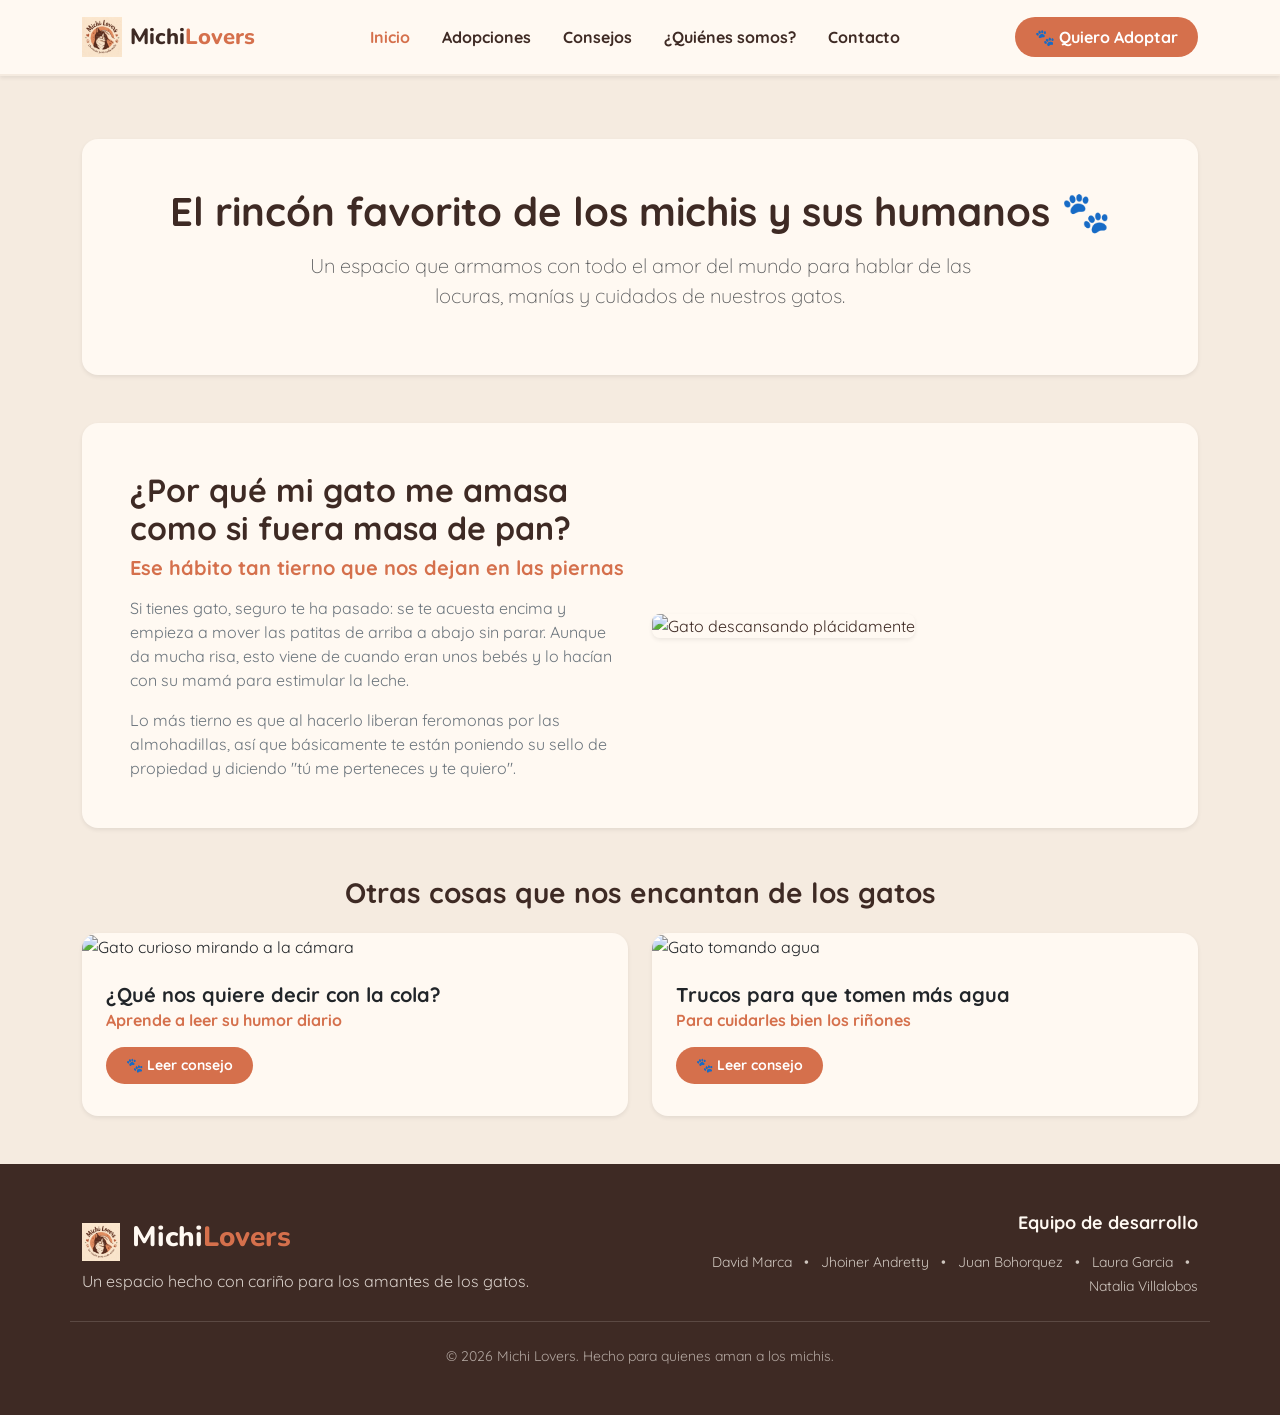
==== commit 93315559: "Actualiza contenido y estilos del sitio" ====
--- a/index.html
+++ b/index.html
@@ -4,157 +4,209 @@
     <meta charset="UTF-8">
     <meta name="viewport" content="width=device-width, initial-scale=1.0">
     <title>Blog Michi Lovers - Inicio</title>
+
     <!-- Fuentes -->
     <link rel="preconnect" href="https://fonts.googleapis.com" />
     <link rel="preconnect" href="https://fonts.gstatic.com" crossorigin />
-    <link
-      href="https://fonts.googleapis.com/css2?family=Quicksand:wght@400;500;600;700&family=Nunito:wght@400;600;700;800&display=swap"
-      rel="stylesheet" />
+    <link href="https://fonts.googleapis.com/css2?family=Quicksand:wght@400;500;600;700&family=Nunito:wght@400;600;700;800&display=swap" rel="stylesheet" />
+    
+    <!-- Link BOOTSTRAP 5.3.3 -->
+    <link href="https://cdn.jsdelivr.net/npm/bootstrap@5.3.3/dist/css/bootstrap.min.css" rel="stylesheet">
+    
+    <!-- AQQUI LINKEO MI CSS OROGINAL EN CARPETA DE ASSETS -->
     <link rel="stylesheet" href="assets/css/styles.css" />
   </head>
   <body>
 
-    <!-- Navbar -->
-    <header class="navbar" id="navbar" role="banner">
+    <!-- HEADER / NAVBAR -->
+    <header class="navbar navbar-expand-lg fixed-top shadow-sm" id="navbar" role="banner">
       <div class="container">
-        <nav class="navbar__inner" aria-label="Navegación principal">
-          <a href="index.html" class="navbar__logo" id="navbar-logo"
-            aria-label="Michi Lovers - Ir al inicio">
-            <img src="assets/images/logo.png" alt="Logo Michi Lovers"
-              class="navbar__logo-img">
-            Michi<span>Lovers</span>
-          </a>
-          <ul class="navbar__menu" id="navbar-menu" role="list">
-            <li><a href="index.html" class="navbar__link is-active"
-                id="nav-inicio" aria-current="page">Inicio</a></li>
-            <li><a href="adopcion.html" class="navbar__link"
-                id="nav-adopcion">Adopciones</a></li>
-            <li><a href="articulos.html" class="navbar__link"
-                id="nav-consejos">Consejos</a></li>
-            <li><a href="quienesSomos.html" class="navbar__link"
-                id="nav-quienes-somos">¿Quiénes somos?</a></li>
-            <li><a href="contacto.html" class="navbar__link"
-                id="nav-contacto">Contacto</a></li>
+
+        <!-- MARCA / LOGO -->
+        <a href="index.html" class="navbar-brand d-flex align-items-center me-auto" id="navbar-logo" aria-label="Michi Lovers - Ir al inicio">
+          <img src="assets/images/logo2michilovers.jpg" alt="Logo Michi Lovers" class="navbar__logo-img me-2" style="height: 40px; object-fit: contain;">
+          <span class="brand-text">Michi<span class="brand-accent">Lovers</span></span>
+        </a>
+
+        <!-- BOTON DE HAMBURGUESA -->
+        <button class="navbar-toggler ms-2" type="button" data-bs-toggle="collapse" data-bs-target="#navbarContent" aria-controls="navbarContent" aria-expanded="false" aria-label="Abrir menú de navegación">
+          <span class="navbar-toggler-icon"></span>
+        </button>
+
+        <!-- MENU COLLAPSE Y CTA -->
+        <div class="collapse navbar-collapse" id="navbarContent">
+          <ul class="navbar-nav mx-auto mb-2 mb-lg-0" id="navbar-menu">
+            <li class="nav-item">
+              <a href="index.html" class="nav-link active" id="nav-inicio" aria-current="page">Inicio</a>
+            </li>
+            <li class="nav-item">
+              <a href="adopcion.html" class="nav-link" id="nav-adopcion">Adopciones</a>
+            </li>
+            <li class="nav-item">
+              <a href="articulos.html" class="nav-link" id="nav-consejos">Consejos</a>
+            </li>
+            <li class="nav-item">
+              <a href="quienesSomos.html" class="nav-link" id="nav-quienes-somos">¿Quiénes somos?</a>
+            </li>
+            <li class="nav-item">
+              <a href="contacto.html" class="nav-link" id="nav-contacto">Contacto</a>
+            </li>
           </ul>
-          <div class="navbar__cta" id="navbar-cta">
-            <a href="adopcion.html" class="btn btn--dark btn--sm"
-              id="navbar-cta-btn">&#x1F43E; Quiero Adoptar</a>
-          </div>
-          <button class="navbar__toggle" id="navbar-toggle" type="button"
-            aria-label="Abrir menú de navegación" aria-expanded="false"
-            aria-controls="navbar-menu">
-            <span aria-hidden="true"></span>
-            <span aria-hidden="true"></span>
-            <span aria-hidden="true"></span>
-          </button>
-        </nav>
+
+          <!-- BOTON CTA -->
+          <div class="navbar__cta d-flex mt-3 mt-lg-0" id="navbar-cta">
+            <a href="adopcion.html" class="btn btn-michi-cta w-100 w-lg-auto" id="navbar-cta-btn">&#x1F43E; Quiero Adoptar</a>
+          </div>
+        </div>
       </div>
     </header>
 
-    <!-- Contenido principal -->
-    <main class="home-main">
-
-      <!-- Sección de bienvenida -->
-      <section class="hero-section">
-        <h1>El rincón favorito de los michis y sus humanos 🐾</h1>
-        <p class="hero-subtitle">Un espacio que armamos con todo el amor del
-          mundo para hablar de las locuras, manías y cuidados de nuestros
-          gatos.</p>
+    <!-- CONTENIDO PRINCIPAL BOOTSTRAP -->
+    <main class="home-main container my-5 pt-3">
+
+      <!-- MENSAJE DE BIENVENIDA -->
+      <section class="hero-section text-center p-4 p-md-5 mb-5 bg-michi-card rounded-4 shadow-sm">
+        <h1 class="fw-bold mb-3">El rincón favorito de los michis y sus humanos 🐾</h1>
+        <p class="hero-subtitle lead text-muted mx-auto" style="max-width: 700px;">
+          Un espacio que armamos con todo el amor del mundo para hablar de las locuras, manías y cuidados de nuestros gatos.
+        </p>
       </section>
 
-      <!-- Artículo destacado -->
-      <article class="featured-article">
-        <div class="article-text">
-          <h2>¿Por qué mi gato me amasa como si fuera masa de pan?</h2>
-          <h3>Ese hábito tan tierno que nos dejan en las piernas</h3>
-          <p>Si tienes gato, seguro te ha pasado: se te acuesta encima y empieza
-            a mover las patitas de arriba a abajo sin parar. Aunque da mucha
-            risa, esto viene de cuando eran unos bebés y lo hacían con su mamá
-            para estimular la leche.</p>
-          <p>Lo más tierno es que al hacerlo liberan feromonas por las
-            almohadillas, así que básicamente te están poniendo su sello de
-            propiedad y diciendo "tú me perteneces y te quiero".</p>
-        </div>
-        <div class="article-image">
-          <img
-            src="https://images.unsplash.com/photo-1514888286974-6c03e2ca1dba"
-            alt="Gato descansando plácidamente">
+      <!-- ARTICULO DESTACADO (PRINCIPAL GATO MIO) -->
+      <article class="featured-article p-4 p-md-5 mb-5 bg-michi-card rounded-4 shadow-sm">
+        <div class="row align-items-center g-4">
+          <div class="article-text col-12 col-md-6">
+            <h2 class="fw-bold h2 mb-2">¿Por qué mi gato me amasa como si fuera masa de pan?</h2>
+            <h3 class="h5 brand-accent mb-3 fw-bold">Ese hábito tan tierno que nos dejan en las piernas</h3>
+            <p class="text-secondary">
+              Si tienes gato, seguro te ha pasado: se te acuesta encima y empieza a mover las patitas de arriba a abajo sin parar. Aunque da mucha risa, esto viene de cuando eran unos bebés y lo hacían con su mamá para estimular la leche.
+            </p>
+            <p class="text-secondary mb-0">
+              Lo más tierno es que al hacerlo liberan feromonas por las almohadillas, así que básicamente te están poniendo su sello de propiedad y diciendo "tú me perteneces y te quiero".
+            </p>
+          </div>
+          <div class="article-image col-12 col-md-6">
+            <img
+              src="https://images.unsplash.com/photo-1514888286974-6c03e2ca1dba"
+              alt="Gato descansando plácidamente"
+              class="img-fluid rounded-3 w-100 object-fit-cover shadow-sm"
+              style="max-height: 350px;">
+          </div>
         </div>
       </article>
 
-      <!-- Artículos secundarios en cuadrícula -->
-      <section class="sub-articles-section">
-        <h3 class="section-title">Otras cosas que nos encantan de los gatos</h3>
-
-        <div class="articles-grid">
-          <article class="card-article">
-            <div class="card-image">
-              <img
-                src="https://images.unsplash.com/photo-1573865526739-10659fec78a5"
-                alt="Gato curioso mirando a la cámara">
+      <!-- BOTONES DESPLEGABLES DE LAS DOS TARJETAS INFERIORES -->
+      <section class="sub-articles-section mb-5">
+        <h3 class="section-title text-center fw-bold mb-4">Otras cosas que nos encantan de los gatos</h3>
+
+        <div class="articles-grid row row-cols-1 row-cols-md-2 g-4">
+          
+          <!-- TARJETA 1 -->
+          <div class="col">
+            <article class="card-article card h-100 border-0 shadow-sm bg-michi-card rounded-4 overflow-hidden">
+              <div class="card-image">
+                <img
+                  src="https://images.unsplash.com/photo-1573865526739-10659fec78a5"
+                  alt="Gato curioso mirando a la cámara"
+                  class="card-img-top object-fit-cover"
+                  style="height: 220px;">
+              </div>
+              <div class="card-body p-4">
+                <h4 class="fw-bold h5 mb-1">¿Qué nos quiere decir con la cola?</h4>
+                <h5 class="brand-accent h6 mb-3 fw-bold">Aprende a leer su humor diario</h5>
+                
+                <!-- Botón Desplegable -->
+                <button class="btn btn-michi-cta btn-sm mb-2" type="button" data-bs-toggle="collapse" data-bs-target="#infoCola" aria-expanded="false" aria-controls="infoCola">
+                  🐾 Leer consejo
+                </button>
+
+                <!-- Contenido colapsable -->
+                <div class="collapse" id="infoCola">
+                  <p class="card-text text-secondary pt-2 mb-0 border-top">
+                    La cola es literal el radar de los michis. Si la ves levantada con puntita de interrogación, anda feliz; si la mueve rápido de lado a lado, mejor dale su espacio un rato porque está fastidiado.
+                  </p>
+                </div>
+              </div>
+            </article>
+          </div>
+
+          <!-- TARJETA 2 -->
+          <div class="col">
+            <article class="card-article card h-100 border-0 shadow-sm bg-michi-card rounded-4 overflow-hidden">
+              <div class="card-image">
+                <img
+                  src="https://images.unsplash.com/photo-1533738363-b7f9aef128ce"
+                  alt="Gato tomando agua"
+                  class="card-img-top object-fit-cover"
+                  style="height: 220px;">
+              </div>
+              <div class="card-body p-4">
+                <h4 class="fw-bold h5 mb-1">Trucos para que tomen más agua</h4>
+                <h5 class="brand-accent h6 mb-3 fw-bold">Para cuidarles bien los riñones</h5>
+                
+                <!-- BOTON DESPLEGABLE -->
+                <button class="btn btn-michi-cta btn-sm mb-2" type="button" data-bs-toggle="collapse" data-bs-target="#infoAgua" aria-expanded="false" aria-controls="infoAgua">
+                  🐾 Leer consejo
+                </button>
+
+                <!-- CONTENIDO DESPLEGABLE -->
+                <div class="collapse" id="infoAgua">
+                  <p class="card-text text-secondary pt-2 mb-0 border-top">
+                    A los gatos casi no les gusta el agua estancada del plato de siempre. Comprobamos que con una fuentecita o poniéndoles agua fresca en varias partes de la casa se animan muchísimo más a tomar.
+                  </p>
+                </div>
+              </div>
+            </article>
+          </div>
+
+        </div>
+      </section>
+
+    </main>
+
+    <!-- FOOTER -->
+    <footer class="footer py-5" id="footer" role="contentinfo">
+      <div class="container">
+        <div class="row gy-4 align-items-center border-bottom pb-4 mb-4">
+
+
+          <!-- LOGO Y LEMA -->
+          <div class="col-12 col-md-6 text-center text-md-start">
+            <div class="footer__brand-logo mb-2">
+              <img src="assets/images/logo2michilovers.jpg" alt="Logo Michi Lovers" class="me-2" style="height: 38px; vertical-align: middle;">
+              <span class="brand-text">Michi<span class="brand-accent">Lovers</span></span>
             </div>
-            <div class="card-body">
-              <h4>¿Qué nos quiere decir con la cola?</h4>
-              <h5>Aprende a leer su humor diario</h5>
-              <p>La cola es literal el radar de los michis. Si la ves levantada
-                con puntita de interrogación, anda feliz; si la mueve rápido de
-                lado a lado, mejor dale su espacio un rato porque está
-                fastidiado.</p>
-            </div>
-          </article>
-
-          <article class="card-article">
-            <div class="card-image">
-              <img
-                src="https://images.unsplash.com/photo-1533738363-b7f9aef128ce"
-                alt="Gato tomando agua">
-            </div>
-            <div class="card-body">
-              <h4>Trucos para que tomen más agua</h4>
-              <h5>Para cuidarles bien los riñones</h5>
-              <p>A los gatos casi no les gusta el agua estancada del plato de
-                siempre. Comprobamos que con una fuentecita o poniéndoles agua
-                fresca en varias partes de la casa se animan muchísimo más a
-                tomar.</p>
-            </div>
-          </article>
-        </div>
-      </section>
-
-    </main>
-
-    <!-- Footer -->
-    <footer class="footer" role="contentinfo">
-      <div class="container">
-        <div class="footer__inner">
-          <div class="footer__brand">
-            <div class="footer__brand-logo">
-              <img src="assets/images/logo.png" alt
-                class="footer__brand-logo-img">
-              <span>Michi<span
-                  class="footer__brand-highlight">Lovers</span></span>
-            </div>
-            <p class="footer__brand-text">Un espacio hecho con cariño para los
-              amantes de los gatos.</p>
-          </div>
-          <section class="footer__team" aria-labelledby="footer-team-title">
-            <h2 class="footer__team-title" id="footer-team-title">Equipo de
-              desarrollo</h2>
-            <ul class="footer__team-list">
-              <li>David Marca</li>
-              <li>Jhoiner Andretty</li>
-              <li>Juan Bohorquez</li>
-              <li>Laura Garcia</li>
-              <li>Natalia Villalobos</li>
+            <p class="footer__brand-text mb-0">Un espacio hecho con cariño para los amantes de los gatos.</p>
+          </div>
+
+          <!-- EQUIPO DE DESARROLLO -->
+          <div class="col-12 col-md-6 text-center text-md-end">
+            <h5 class="footer__team-title fw-bold mb-3" id="footer-team-title">Equipo de desarrollo</h5>
+            <ul class="list-inline mb-0 footer__team-list">
+              <li class="list-inline-item">David Marca</li>
+              <li class="list-inline-item">•</li>
+              <li class="list-inline-item">Jhoiner Andretty</li>
+              <li class="list-inline-item">•</li>
+              <li class="list-inline-item">Juan Bohorquez</li>
+              <li class="list-inline-item">•</li>
+              <li class="list-inline-item">Laura Garcia</li>
+              <li class="list-inline-item">•</li>
+              <li class="list-inline-item">Natalia Villalobos</li>
             </ul>
-          </section>
-        </div>
-        <p class="footer__copyright">&copy; 2026 Michi Lovers. Hecho para
-          quienes aman a los michis.</p>
+          </div>
+        </div>
+
+        <!-- COPYRIGHT (PA QUE NO NOS ROBEN EL CONTENIDO JEJEJE)-->
+        <div class="row">
+          <div class="col-12 text-center">
+            <p class="footer__copyright mb-0">&copy; 2026 Michi Lovers. Hecho para quienes aman a los michis.</p>
+          </div>
+        </div>
       </div>
     </footer>
 
+    <!-- SCRIPT BOOTSTRAP OBLIGATORIO -->
+    <script src="https://cdn.jsdelivr.net/npm/bootstrap@5.3.3/dist/js/bootstrap.bundle.min.js"></script>
     <script src="assets/js/script.js"></script>
-
   </body>
 </html>
--- a/assets/css/styles.css
+++ b/assets/css/styles.css
@@ -1,2391 +1,156 @@
-/* ============================================================
-   MICHI LOVERS — Hoja de Estilos Principal
-   Diseño: Cálido · Artesanal · Comunitario
-   ============================================================ */
-
-/* ------------------------------------------------------------
-   1. FUENTES (Google Fonts)
-   ------------------------------------------------------------ */
-@import url('https://fonts.googleapis.com/css2?family=Quicksand:wght@400;500;600;700&family=Nunito:wght@400;600;700;800&display=swap');
-
-/* ------------------------------------------------------------
-   2. VARIABLES DE DISEÑO — Design Tokens
-   ------------------------------------------------------------ */
-:root {
-  /* Paleta de Colores */
-  --color-bg:          #F5EBE0; /* Beige claro / Crema de papel natural */
-  --color-text:        #3E2A24; /* Marrón oscuro chocolate (texto principal) */
-  --color-accent:      #D5704C; /* Terracota / Óxido (destacados y acentos) */
-  --color-secondary:   #7B8A75; /* Verde apagado / Salvia (detalles) */
-  --color-card:        #FFF9F2; /* Blanco roto / Crema de pelaje (tarjetas) */
-  --color-dark:        #242121; /* Casi negro (botones oscuros y bordes fuertes) */
-  --color-footer-bg:   #3E2A24; /* Marrón chocolate (fondo del footer) */
-  --color-footer-text: #FFF9F2; /* Crema suave (texto del footer) */
-  --color-accent-hover:#c05c39; /* Terracota más oscuro para hover */
-  --color-muted:       #9e8b7b; /* Tono apagado para textos secundarios */
-
-  /* Tipografía */
-  --font-primary:   'Quicksand', 'Nunito', sans-serif;
-  --font-secondary: 'Nunito', 'Quicksand', sans-serif;
-
-  /* Escala tipográfica */
-  --fs-xs:   0.75rem;   /* 12px */
-  --fs-sm:   0.875rem;  /* 14px */
-  --fs-base: 1rem;      /* 16px */
-  --fs-md:   1.125rem;  /* 18px */
-  --fs-lg:   1.375rem;  /* 22px */
-  --fs-xl:   1.75rem;   /* 28px */
-  --fs-2xl:  2.25rem;   /* 36px */
-  --fs-3xl:  3rem;      /* 48px */
-
-  /* Espaciado */
-  --space-xs:  0.5rem;
-  --space-sm:  0.75rem;
-  --space-md:  1rem;
-  --space-lg:  1.5rem;
-  --space-xl:  2rem;
-  --space-2xl: 3rem;
-  --space-3xl: 5rem;
-
-  /* Radios de borde */
-  --radius-sm:  8px;
-  --radius-md:  12px;
-  --radius-lg:  20px;
-  --radius-xl:  24px;
-  --radius-pill:50px;
-  --radius-full:999px;
-
-  /* Sombras */
-  --shadow-sm:   0 2px 8px rgba(62, 42, 36, 0.08);
-  --shadow-md:   0 6px 20px rgba(62, 42, 36, 0.12);
-  --shadow-lg:   0 12px 40px rgba(62, 42, 36, 0.16);
-  --shadow-card: 0 4px 16px rgba(213, 112, 76, 0.10);
-
-  /* Transiciones */
-  --transition-fast:   150ms ease;
-  --transition-base:   250ms ease;
-  --transition-smooth: 400ms cubic-bezier(0.25, 0.46, 0.45, 0.94);
-
-  /* Ancho máximo del contenedor */
-  --max-width: 1200px;
+/* ==========================================
+   HEADER
+   ========================================== */
+#navbar {
+  background-color: var(--color-card, #FFF9F2);
+  border-bottom: 2px solid var(--color-bg, #F5EBE0);
+  padding-block: var(--space-sm, 0.75rem);
+  transition: all var(--transition-base, 250ms ease);
 }
 
-/* ------------------------------------------------------------
-   3. RESET Y BASE GLOBAL
-   ------------------------------------------------------------ */
-*,
-*::before,
-*::after {
-  box-sizing: border-box;
-  margin: 0;
-  padding: 0;
+/* MARCA / LOGO */
+.brand-text {
+  font-family: var(--font-secondary, 'Nunito', sans-serif);
+  font-size: var(--fs-lg, 1.375rem);
+  font-weight: 800;
+  color: var(--color-text, #3E2A24);
 }
 
-html {
-  scroll-behavior: smooth;
-  font-size: 16px;
+.brand-accent {
+  color: var(--color-accent, #D5704C);
+}
+
+/* ENLACES DEL MENU */
+#navbar .nav-link {
+  font-family: var(--font-primary, 'Quicksand', sans-serif);
+  font-size: var(--fs-base, 1rem);
+  font-weight: 700;
+  color: var(--color-text, #3E2A24);
+  padding-inline: var(--space-md, 1rem);
+  transition: color var(--transition-fast, 150ms ease);
+}
+
+#navbar .nav-link:hover,
+#navbar .nav-link:focus {
+  color: var(--color-accent, #D5704C);
+}
+
+#navbar .nav-link.active {
+  color: var(--color-accent, #D5704C);
+  position: relative;
+}
+
+/* DISEÑO BOTON CTA */
+.btn-michi-cta {
+  background-color: var(--color-accent, #D5704C);
+  color: #ffffff;
+  font-family: var(--font-primary, 'Quicksand', sans-serif);
+  font-weight: 700;
+  padding: 0.5rem 1.25rem;
+  border-radius: var(--radius-pill, 50px);
+  border: none;
+  transition: background-color var(--transition-base, 250ms ease), transform var(--transition-fast, 150ms ease);
+}
+
+.btn-michi-cta:hover {
+  background-color: var(--color-accent-hover, #c05c39);
+  color: #ffffff;
+  transform: translateY(-2px);
+}
+
+/* ESTILO PARA EL BOTON HAMBURGUESA */
+.navbar-toggler {
+  border-color: var(--color-bg, #F5EBE0);
+}
+
+.navbar-toggler:focus {
+  box-shadow: 0 0 0 0.25rem rgba(213, 112, 76, 0.25);
+}
+
+
+/* ==========================================
+   FOOTER
+   ========================================== */
+#footer {
+  background-color: var(--color-footer-bg, #3E2A24);
+  color: var(--color-footer-text, #FFF9F2);
+}
+
+#footer .border-bottom {
+  border-color: rgba(255, 249, 242, 0.15) !important;
+}
+
+/* MARCA MICHILOVERS / LOGO FOOTER */
+#footer .brand-text {
+  font-family: var(--font-secondary, 'Nunito', sans-serif);
+  font-size: var(--fs-xl, 1.75rem);
+  font-weight: 800;
+  color: var(--color-footer-text, #FFF9F2);
+}
+
+#footer .brand-accent {
+  color: var(--color-accent, #D5704C);
+}
+
+.footer__brand-text {
+  font-family: var(--font-primary, 'Quicksand', sans-serif);
+  font-size: var(--fs-base, 1rem);
+  color: rgba(255, 249, 242, 0.8);
+}
+
+/* EQUIPAZO DE DESARROLLO */
+.footer__team-title {
+  font-family: var(--font-primary, 'Quicksand', sans-serif);
+  font-size: var(--fs-md, 1.125rem);
+  color: var(--color-footer-text, #FFF9F2);
+}
+
+.footer__team-list .list-inline-item {
+  font-family: var(--font-primary, 'Quicksand', sans-serif);
+  font-size: var(--fs-sm, 0.875rem);
+  color: rgba(255, 249, 242, 0.75);
+}
+
+/* COONTENIDO NO ROBABLE COPYRIGHT */
+.footer__copyright {
+  font-family: var(--font-primary, 'Quicksand', sans-serif);
+  font-size: var(--fs-sm, 0.875rem);
+  color: rgba(255, 249, 242, 0.6);
+}
+
+/* VARIABLES GLOBALES */
+:root {
+  --color-bg: #F5EBE0;
+  --color-card: #FFF9F2;
+  --color-text: #3E2A24;
+  --color-accent: #D5704C;
+  --color-accent-hover: #c05c39;
+  --color-footer-bg: #3E2A24;
+  --color-footer-text: #FFF9F2;
+  
+  --font-primary: 'Quicksand', sans-serif;
+  --font-secondary: 'Nunito', sans-serif;
 }
 
 body {
-  font-family: var(--font-primary);
-  background-color: var(--color-bg);
-  color: var(--color-text);
-  line-height: 1.7;
-  -webkit-font-smoothing: antialiased;
-  -moz-osx-font-smoothing: grayscale;
-  overflow-x: hidden;
-  /* Textura de fondo sutil con gradientes decorativos */
-  background-image:
-    radial-gradient(circle at 15% 20%, rgba(213, 112, 76, 0.04) 0%, transparent 50%),
-    radial-gradient(circle at 85% 75%, rgba(123, 138, 117, 0.05) 0%, transparent 50%);
+  background-color: var(--color-bg, #F5EBE0);
+  color: var(--color-text, #3E2A24);
+  font-family: var(--font-primary, 'Quicksand', sans-serif);
+  padding-top: 75px;
 }
 
-img {
-  max-width: 100%;
-  display: block;
+/* CARTAS CON EL FONDO DEL PROYECTO */
+.bg-michi-card {
+  background-color: var(--color-card, #FFF9F2);
 }
 
-a {
-  color: inherit;
-  text-decoration: none;
-}
+/* ==========================================
+   ESPACIOS DE TRABAJO DEL EQUIPO
+   ========================================== */
+/*DAVID*/
 
-ul, ol {
-  list-style: none;
-}
+/*JHOINER*/
 
-button {
-  cursor: pointer;
-  font-family: inherit;
-  border: none;
-  background: none;
-}
+/*NATALIA*/
 
-/* ------------------------------------------------------------
-   4. DECORACIÓN DE FONDO — Huellas y corazones como pseudo-elementos
-   ------------------------------------------------------------ */
-.section--decorated {
-  position: relative;
-  overflow: hidden;
-}
-
-.section--decorated::before {
-  content: '🐾';
-  position: absolute;
-  font-size: 5rem;
-  opacity: 0.04;
-  top: 2rem;
-  left: -1rem;
-  transform: rotate(-18deg);
-  pointer-events: none;
-  user-select: none;
-}
-
-.section--decorated::after {
-  content: '🐾';
-  position: absolute;
-  font-size: 4rem;
-  opacity: 0.04;
-  bottom: 2rem;
-  right: -0.5rem;
-  transform: rotate(12deg);
-  pointer-events: none;
-  user-select: none;
-}
-
-/* ------------------------------------------------------------
-   5. CONTENEDOR PRINCIPAL
-   ------------------------------------------------------------ */
-.container {
-  width: 100%;
-  max-width: var(--max-width);
-  margin-inline: auto;
-  padding-inline: var(--space-lg);
-}
-
-/* ------------------------------------------------------------
-   6. UTILIDADES TIPOGRÁFICAS
-   ------------------------------------------------------------ */
-.text-accent   { color: var(--color-accent); }
-.text-muted    { color: var(--color-muted); font-size: var(--fs-sm); }
-.text-center   { text-align: center; }
-.text-bold     { font-weight: 700; }
-
-/* Títulos de sección */
-.section-title {
-  font-family: var(--font-secondary);
-  font-size: var(--fs-2xl);
-  font-weight: 800;
-  color: var(--color-text);
-  line-height: 1.2;
-}
-
-.section-subtitle {
-  font-size: var(--fs-md);
-  color: var(--color-muted);
-  max-width: 560px;
-  margin-inline: auto;
-  margin-top: var(--space-sm);
-}
-
-/* Etiqueta de sección (badge pequeño sobre el título) */
-.section-eyebrow {
-  display: inline-block;
-  font-size: var(--fs-xs);
-  font-weight: 700;
-  letter-spacing: 0.1em;
-  text-transform: uppercase;
-  color: var(--color-accent);
-  background-color: rgba(213, 112, 76, 0.12);
-  padding: 4px 14px;
-  border-radius: var(--radius-full);
-  margin-bottom: var(--space-sm);
-}
-
-/* ------------------------------------------------------------
-   7. SISTEMA DE BOTONES
-   ------------------------------------------------------------ */
-
-/* Base compartida de todos los botones */
-.btn {
-  display: inline-flex;
-  align-items: center;
-  justify-content: center;
-  gap: var(--space-xs);
-  font-family: var(--font-primary);
-  font-weight: 700;
-  font-size: var(--fs-base);
-  padding: 0.65rem 1.75rem;
-  border-radius: var(--radius-pill);
-  border: 2px solid transparent;
-  transition:
-    background-color var(--transition-base),
-    color           var(--transition-base),
-    border-color    var(--transition-base),
-    box-shadow      var(--transition-base),
-    transform       var(--transition-fast);
-  text-decoration: none;
-  white-space: nowrap;
-  line-height: 1;
-}
-
-.btn:active {
-  transform: scale(0.97);
-}
-
-/* Botón primario — Terracota */
-.btn--primary {
-  background-color: var(--color-accent);
-  color: #fff;
-  border-color: var(--color-accent);
-}
-
-.btn--primary:hover,
-.btn--primary:focus-visible {
-  background-color: var(--color-accent-hover);
-  border-color:     var(--color-accent-hover);
-  box-shadow:       0 6px 20px rgba(213, 112, 76, 0.35);
-  transform:        translateY(-2px);
-}
-
-/* Botón secundario — Salvia (outline) */
-.btn--secondary {
-  background-color: transparent;
-  color: var(--color-secondary);
-  border-color: var(--color-secondary);
-}
-
-.btn--secondary:hover,
-.btn--secondary:focus-visible {
-  background-color: var(--color-secondary);
-  color: #fff;
-  box-shadow: 0 4px 14px rgba(123, 138, 117, 0.30);
-  transform: translateY(-2px);
-}
-
-/* Botón oscuro — Para "¡Quiero Adoptar!" en navbar */
-.btn--dark {
-  background-color: var(--color-dark);
-  color: var(--color-card);
-  border-color: var(--color-dark);
-}
-
-.btn--dark:hover,
-.btn--dark:focus-visible {
-  background-color: var(--color-accent);
-  border-color: var(--color-accent);
-  box-shadow: 0 6px 20px rgba(213, 112, 76, 0.35);
-  transform: translateY(-2px);
-}
-
-/* Botón claro — Para secciones oscuras */
-.btn--light {
-  background-color: var(--color-card);
-  color: var(--color-text);
-  border-color: var(--color-card);
-}
-
-.btn--light:hover,
-.btn--light:focus-visible {
-  background-color: #fff;
-  box-shadow: 0 6px 20px rgba(0, 0, 0, 0.2);
-  transform: translateY(-2px);
-}
-
-/* Botón outline claro — Para secciones oscuras */
-.btn--outline-light {
-  background-color: transparent;
-  color: var(--color-footer-text);
-  border-color: rgba(255, 249, 242, 0.40);
-}
-
-.btn--outline-light:hover,
-.btn--outline-light:focus-visible {
-  background-color: rgba(255, 249, 242, 0.12);
-  border-color: var(--color-footer-text);
-  transform: translateY(-2px);
-}
-
-/* Tamaño pequeño */
-.btn--sm {
-  font-size: var(--fs-sm);
-  padding: 0.45rem 1.2rem;
-}
-
-/* Tamaño grande */
-.btn--lg {
-  font-size: var(--fs-md);
-  padding: 0.85rem 2.2rem;
-}
-
-/* ------------------------------------------------------------
-   8. NAVBAR / HEADER
-   ------------------------------------------------------------ */
-.navbar {
-  position: sticky;
-  top: 0;
-  z-index: 100;
-  background-color: rgba(245, 235, 224, 0.88); /* Beige semitransparente */
-  backdrop-filter: blur(12px);
-  -webkit-backdrop-filter: blur(12px);
-  border-bottom: 1px solid rgba(62, 42, 36, 0.08);
-  box-shadow: var(--shadow-sm);
-  transition: box-shadow var(--transition-base);
-}
-
-.navbar.scrolled {
-  box-shadow: var(--shadow-md);
-}
-
-/* Contenedor interno de la navbar */
-.navbar__inner {
-  display: flex;
-  align-items: center;
-  justify-content: space-between;
-  height: 72px;
-  gap: var(--space-lg);
-}
-
-/* Logo */
-.navbar__logo {
-  display: flex;
-  align-items: center;
-  gap: var(--space-xs);
-  font-family: var(--font-secondary);
-  font-size: var(--fs-lg);
-  font-weight: 800;
-  color: var(--color-text);
-  flex-shrink: 0;
-  transition: opacity var(--transition-fast);
-}
-
-.navbar__logo:hover {
-  opacity: 0.8;
-}
-
-.navbar__logo-icon {
-  font-size: 1.6rem;
-  line-height: 1;
-}
-
-.navbar__logo span {
-  color: var(--color-accent);
-}
-
-/* Menú de navegación — centrado */
-.navbar__menu {
-  display: flex;
-  align-items: center;
-  gap: var(--space-xl);
-  flex: 1;
-  justify-content: center;
-}
-
-/* Enlace de navegación */
-.navbar__link {
-  font-size: var(--fs-base);
-  font-weight: 600;
-  color: var(--color-text);
-  padding-bottom: 3px;
-  border-bottom: 2px solid transparent;
-  transition:
-    color         var(--transition-fast),
-    border-color  var(--transition-fast);
-}
-
-.navbar__link:hover {
-  color: var(--color-accent);
-  border-bottom-color: var(--color-accent);
-}
-
-/* Estado activo del enlace */
-.navbar__link.is-active {
-  color: var(--color-accent);
-  border-bottom-color: var(--color-accent);
-}
-
-/* CTA del navbar (derecha) */
-.navbar__cta {
-  flex-shrink: 0;
-}
-
-/* Botón hamburguesa (solo móvil) */
-.navbar__toggle {
-  display: none;
-  flex-direction: column;
-  justify-content: center;
-  align-items: center;
-  gap: 5px;
-  width: 36px;
-  height: 36px;
-  background: none;
-  border: none;
-  cursor: pointer;
-  padding: 4px;
-}
-
-.navbar__toggle span {
-  display: block;
-  width: 22px;
-  height: 2px;
-  background-color: var(--color-text);
-  border-radius: 2px;
-  transition: transform var(--transition-base), opacity var(--transition-base);
-}
-
-/* Estado abierto del toggle hamburguesa */
-.navbar__toggle.is-open span:nth-child(1) { transform: translateY(7px) rotate(45deg); }
-.navbar__toggle.is-open span:nth-child(2) { opacity: 0; }
-.navbar__toggle.is-open span:nth-child(3) { transform: translateY(-7px) rotate(-45deg); }
-
-/* ------------------------------------------------------------
-   9. SECCIÓN HERO
-   ------------------------------------------------------------ */
-.hero {
-  position: relative;
-  overflow: hidden;
-  padding-block: var(--space-3xl);
-}
-
-/* Decoración de fondo del hero */
-.hero::before {
-  content: '🐾';
-  position: absolute;
-  font-size: 12rem;
-  opacity: 0.035;
-  top: -2rem;
-  right: -3rem;
-  transform: rotate(20deg);
-  pointer-events: none;
-  user-select: none;
-}
-
-.hero::after {
-  content: '🐾';
-  position: absolute;
-  font-size: 8rem;
-  opacity: 0.035;
-  bottom: 1rem;
-  left: -2rem;
-  transform: rotate(-10deg);
-  pointer-events: none;
-  user-select: none;
-}
-
-/* Grid del hero — dos columnas en escritorio */
-.hero__inner {
-  display: grid;
-  grid-template-columns: 1fr 1fr;
-  align-items: center;
-  gap: var(--space-3xl);
-}
-
-/* Columna de texto */
-.hero__content {
-  display: flex;
-  flex-direction: column;
-  align-items: flex-start;
-  gap: var(--space-lg);
-}
-
-.hero__title {
-  font-family: var(--font-secondary);
-  font-size: var(--fs-3xl);
-  font-weight: 800;
-  line-height: 1.15;
-  color: var(--color-text);
-}
-
-.hero__title .highlight {
-  color: var(--color-accent);
-  position: relative;
-  display: inline-block;
-}
-
-/* Subrayado decorativo en el título hero */
-.hero__title .highlight::after {
-  content: '';
-  position: absolute;
-  bottom: -4px;
-  left: 0;
-  width: 100%;
-  height: 4px;
-  background-color: var(--color-accent);
-  border-radius: var(--radius-full);
-  opacity: 0.4;
-}
-
-.hero__description {
-  font-size: var(--fs-md);
-  color: var(--color-muted);
-  max-width: 480px;
-  line-height: 1.8;
-}
-
-.hero__actions {
-  display: flex;
-  flex-wrap: wrap;
-  gap: var(--space-sm);
-  margin-top: var(--space-xs);
-}
-
-/* Estadísticas pequeñas bajo los botones */
-.hero__stats {
-  display: flex;
-  gap: var(--space-xl);
-  margin-top: var(--space-sm);
-  padding-top: var(--space-lg);
-  border-top: 1px solid rgba(62, 42, 36, 0.10);
-}
-
-.hero__stat-number {
-  font-family: var(--font-secondary);
-  font-size: var(--fs-xl);
-  font-weight: 800;
-  color: var(--color-accent);
-  display: block;
-}
-
-.hero__stat-label {
-  font-size: var(--fs-sm);
-  color: var(--color-muted);
-}
-
-/* Columna de imagen */
-.hero__image-wrapper {
-  position: relative;
-  display: flex;
-  justify-content: center;
-}
-
-.hero__image {
-  width: 100%;
-  max-width: 480px;
-  aspect-ratio: 4 / 5;
-  object-fit: cover;
-  border-radius: var(--radius-xl);
-  box-shadow: var(--shadow-lg);
-}
-
-/* Badge flotante sobre la imagen hero */
-.hero__badge {
-  position: absolute;
-  bottom: -1rem;
-  left: -1rem;
-  background-color: var(--color-card);
-  border-radius: var(--radius-lg);
-  padding: var(--space-sm) var(--space-md);
-  box-shadow: var(--shadow-md);
-  display: flex;
-  align-items: center;
-  gap: var(--space-xs);
-  font-weight: 700;
-  font-size: var(--fs-sm);
-  color: var(--color-text);
-  animation: float 3.5s ease-in-out infinite;
-}
-
-.hero__badge-icon {
-  font-size: 1.4rem;
-}
-
-/* Animación de flotación */
-@keyframes float {
-  0%, 100% { transform: translateY(0); }
-  50%       { transform: translateY(-8px); }
-}
-
-/* ------------------------------------------------------------
-   10. SECCIÓN DE CARACTERÍSTICAS / HIGHLIGHTS
-   ------------------------------------------------------------ */
-.features {
-  position: relative;
-  padding-block: var(--space-3xl);
-  overflow: hidden;
-}
-
-.features__header {
-  text-align: center;
-  margin-bottom: var(--space-2xl);
-}
-
-/* Grid de features */
-.features__grid {
-  display: grid;
-  grid-template-columns: repeat(3, 1fr);
-  gap: var(--space-lg);
-}
-
-/* Tarjeta de feature individual */
-.feature-card {
-  background-color: var(--color-card);
-  border-radius: var(--radius-xl);
-  padding: var(--space-xl);
-  box-shadow: var(--shadow-card);
-  display: flex;
-  flex-direction: column;
-  gap: var(--space-sm);
-  transition:
-    transform   var(--transition-smooth),
-    box-shadow  var(--transition-smooth);
-  position: relative;
-  overflow: hidden;
-}
-
-/* Barra de acento en la parte superior de cada feature-card */
-.feature-card::before {
-  content: '';
-  position: absolute;
-  top: 0;
-  left: 0;
-  right: 0;
-  height: 4px;
-  background: linear-gradient(90deg, var(--color-accent), var(--color-secondary));
-  border-radius: var(--radius-xl) var(--radius-xl) 0 0;
-  opacity: 0;
-  transition: opacity var(--transition-base);
-}
-
-.feature-card:hover {
-  transform: translateY(-6px);
-  box-shadow: var(--shadow-lg);
-}
-
-.feature-card:hover::before {
-  opacity: 1;
-}
-
-.feature-card__icon {
-  font-size: 2.4rem;
-  line-height: 1;
-  margin-bottom: var(--space-xs);
-}
-
-.feature-card__title {
-  font-family: var(--font-secondary);
-  font-size: var(--fs-lg);
-  font-weight: 700;
-  color: var(--color-text);
-}
-
-.feature-card__text {
-  font-size: var(--fs-sm);
-  color: var(--color-muted);
-  line-height: 1.7;
-}
-
-/* ------------------------------------------------------------
-   11. SECCIÓN DE TARJETAS — Consejos y Adopciones
-   ------------------------------------------------------------ */
-.cards-section {
-  position: relative;
-  padding-block: var(--space-3xl);
-  overflow: hidden;
-}
-
-/* Decoración de corazón de fondo */
-.cards-section::before {
-  content: '♥';
-  position: absolute;
-  font-size: 10rem;
-  color: var(--color-accent);
-  opacity: 0.03;
-  top: 1rem;
-  right: 2rem;
-  transform: rotate(15deg);
-  pointer-events: none;
-  user-select: none;
-}
-
-.cards-section__header {
-  display: flex;
-  align-items: flex-end;
-  justify-content: space-between;
-  flex-wrap: wrap;
-  gap: var(--space-md);
-  margin-bottom: var(--space-2xl);
-}
-
-.cards-section__header-text {
-  max-width: 520px;
-}
-
-/* Grid de tarjetas de contenido — 3 columnas */
-.cards-grid {
-  display: grid;
-  grid-template-columns: repeat(3, 1fr);
-  gap: var(--space-lg);
-}
-
-/* Tarjeta de contenido (post / adopción) */
-.post-card {
-  background-color: var(--color-card);
-  border-radius: var(--radius-xl);
-  overflow: hidden;
-  box-shadow: var(--shadow-sm);
-  display: flex;
-  flex-direction: column;
-  transition:
-    transform   var(--transition-smooth),
-    box-shadow  var(--transition-smooth);
-}
-
-.post-card:hover {
-  transform: translateY(-5px);
-  box-shadow: var(--shadow-md);
-}
-
-/* Imagen de la tarjeta */
-.post-card__image-wrapper {
-  position: relative;
-  overflow: hidden;
-  aspect-ratio: 16 / 10;
-}
-
-.post-card__image {
-  width: 100%;
-  height: 100%;
-  object-fit: cover;
-  transition: transform var(--transition-smooth);
-}
-
-.post-card:hover .post-card__image {
-  transform: scale(1.05);
-}
-
-/* Badge de categoría sobre la imagen */
-.post-card__category {
-  position: absolute;
-  top: var(--space-sm);
-  left: var(--space-sm);
-  background-color: var(--color-accent);
-  color: #fff;
-  font-size: var(--fs-xs);
-  font-weight: 700;
-  padding: 4px 12px;
-  border-radius: var(--radius-full);
-  text-transform: uppercase;
-  letter-spacing: 0.06em;
-}
-
-/* Cuerpo de la tarjeta */
-.post-card__body {
-  padding: var(--space-lg);
-  display: flex;
-  flex-direction: column;
-  gap: var(--space-sm);
-  flex: 1;
-}
-
-.post-card__meta {
-  display: flex;
-  align-items: center;
-  gap: var(--space-sm);
-  font-size: var(--fs-xs);
-  color: var(--color-muted);
-}
-
-.post-card__meta-dot {
-  width: 4px;
-  height: 4px;
-  border-radius: 50%;
-  background-color: var(--color-muted);
-  opacity: 0.5;
-}
-
-.post-card__title {
-  font-family: var(--font-secondary);
-  font-size: var(--fs-lg);
-  font-weight: 700;
-  color: var(--color-text);
-  line-height: 1.3;
-  transition: color var(--transition-fast);
-}
-
-.post-card:hover .post-card__title {
-  color: var(--color-accent);
-}
-
-.post-card__excerpt {
-  font-size: var(--fs-sm);
-  color: var(--color-muted);
-  line-height: 1.7;
-  flex: 1;
-}
-
-/* Pie de tarjeta — interacciones */
-.post-card__footer {
-  display: flex;
-  align-items: center;
-  justify-content: space-between;
-  padding: var(--space-sm) var(--space-lg);
-  border-top: 1px solid rgba(62, 42, 36, 0.07);
-  margin-top: auto;
-}
-
-/* Botón de interacción: like / guardar */
-.post-card__action {
-  display: inline-flex;
-  align-items: center;
-  gap: 6px;
-  font-size: var(--fs-sm);
-  font-weight: 600;
-  color: var(--color-muted);
-  background: none;
-  border: none;
-  cursor: pointer;
-  padding: 6px 10px;
-  border-radius: var(--radius-md);
-  transition:
-    color            var(--transition-fast),
-    background-color var(--transition-fast);
-}
-
-.post-card__action:hover {
-  color: var(--color-accent);
-  background-color: rgba(213, 112, 76, 0.08);
-}
-
-/* Estado "liked" activo */
-.post-card__action.is-liked {
-  color: var(--color-accent);
-}
-
-.post-card__action-icon {
-  font-size: 1rem;
-  line-height: 1;
-  transition: transform var(--transition-fast);
-}
-
-.post-card__action:hover .post-card__action-icon {
-  transform: scale(1.25);
-}
-
-/* Enlace "Leer más" */
-.post-card__read-more {
-  font-size: var(--fs-sm);
-  font-weight: 700;
-  color: var(--color-accent);
-  display: inline-flex;
-  align-items: center;
-  gap: 4px;
-  transition: gap var(--transition-fast);
-}
-
-.post-card__read-more:hover {
-  gap: 8px;
-}
-
-/* Tarjeta destacada — ocupa 2 columnas */
-.post-card--featured {
-  grid-column: span 2;
-}
-
-.post-card--featured .post-card__image-wrapper {
-  aspect-ratio: 16 / 7;
-}
-
-.post-card--featured .post-card__title {
-  font-size: var(--fs-xl);
-}
-
-/* ------------------------------------------------------------
-   12. SECCIÓN CTA / ADOPCIÓN
-   ------------------------------------------------------------ */
-.cta-section {
-  position: relative;
-  padding-block: var(--space-3xl);
-  overflow: hidden;
-}
-
-.cta-section__inner {
-  background: linear-gradient(135deg, var(--color-text) 0%, #5a3a30 100%);
-  border-radius: var(--radius-xl);
-  padding: var(--space-3xl) var(--space-2xl);
-  text-align: center;
-  position: relative;
-  overflow: hidden;
-}
-
-/* Decoraciones de fondo del CTA */
-.cta-section__inner::before {
-  content: '🐾';
-  position: absolute;
-  font-size: 9rem;
-  opacity: 0.06;
-  top: -1rem;
-  left: -1rem;
-  transform: rotate(-20deg);
-  pointer-events: none;
-}
-
-.cta-section__inner::after {
-  content: '🐾';
-  position: absolute;
-  font-size: 7rem;
-  opacity: 0.06;
-  bottom: -1rem;
-  right: -0.5rem;
-  transform: rotate(15deg);
-  pointer-events: none;
-}
-
-.cta-section__eyebrow {
-  background-color: rgba(213, 112, 76, 0.25);
-  color: #e8936f;
-}
-
-.cta-section__title {
-  font-family: var(--font-secondary);
-  font-size: var(--fs-2xl);
-  font-weight: 800;
-  color: var(--color-footer-text);
-  line-height: 1.2;
-  margin-bottom: var(--space-md);
-}
-
-.cta-section__text {
-  font-size: var(--fs-md);
-  color: rgba(255, 249, 242, 0.75);
-  max-width: 520px;
-  margin: 0 auto var(--space-xl);
-  line-height: 1.8;
-}
-
-.cta-section__actions {
-  display: flex;
-  justify-content: center;
-  gap: var(--space-sm);
-  flex-wrap: wrap;
-}
-
-/* ------------------------------------------------------------
-   13. NEWSLETTER / SUSCRIPCIÓN
-   ------------------------------------------------------------ */
-.newsletter {
-  padding-block: var(--space-3xl);
-}
-
-.newsletter__inner {
-  background-color: var(--color-card);
-  border-radius: var(--radius-xl);
-  padding: var(--space-2xl);
-  display: grid;
-  grid-template-columns: 1fr 1fr;
-  align-items: center;
-  gap: var(--space-2xl);
-  box-shadow: var(--shadow-card);
-}
-
-.newsletter__title {
-  font-family: var(--font-secondary);
-  font-size: var(--fs-xl);
-  font-weight: 800;
-  color: var(--color-text);
-  line-height: 1.25;
-}
-
-.newsletter__text {
-  font-size: var(--fs-sm);
-  color: var(--color-muted);
-  margin-top: var(--space-xs);
-  line-height: 1.7;
-}
-
-/* Formulario de suscripción */
-.newsletter__form {
-  display: flex;
-  gap: var(--space-xs);
-}
-
-.newsletter__input {
-  flex: 1;
-  font-family: var(--font-primary);
-  font-size: var(--fs-base);
-  color: var(--color-text);
-  background-color: var(--color-bg);
-  border: 2px solid rgba(62, 42, 36, 0.15);
-  border-radius: var(--radius-pill);
-  padding: 0.65rem 1.25rem;
-  outline: none;
-  transition: border-color var(--transition-fast), box-shadow var(--transition-fast);
-}
-
-.newsletter__input::placeholder {
-  color: var(--color-muted);
-  opacity: 0.7;
-}
-
-.newsletter__input:focus {
-  border-color: var(--color-accent);
-  box-shadow: 0 0 0 3px rgba(213, 112, 76, 0.15);
-}
-
-/* ------------------------------------------------------------
-   14. FOOTER
-   ------------------------------------------------------------ */
-.footer {
-  background-color: var(--color-footer-bg);
-  color: var(--color-footer-text);
-  padding-block: var(--space-xl) var(--space-md);
-}
-
-.footer__inner {
-  display: grid;
-  grid-template-columns: 1fr 1.2fr;
-  gap: var(--space-2xl);
-  padding-bottom: var(--space-lg);
-  border-bottom: 1px solid rgba(255, 249, 242, 0.10);
-}
-
-/* Columna de marca del footer */
-.footer__brand-logo {
-  font-family: var(--font-secondary);
-  font-size: var(--fs-lg);
-  font-weight: 800;
-  color: var(--color-footer-text);
-  display: flex;
-  align-items: center;
-  gap: var(--space-xs);
-  margin-bottom: var(--space-sm);
-}
-
-.footer__brand-logo > img {
-  width: 36px;
-  height: 36px;
-  padding: 2px;
-  border-radius: 50%;
-  background-color: var(--color-card);
-  object-fit: contain;
-}
-
-.footer__brand-logo > span {
-  color: var(--color-footer-text);
-}
-
-.footer__brand-highlight {
-  color: var(--color-accent);
-}
-
-.footer__brand-text {
-  font-size: var(--fs-sm);
-  color: rgba(255, 249, 242, 0.60);
-  line-height: 1.7;
-}
-
-.footer__team-title {
-  font-family: var(--font-secondary);
-  font-size: var(--fs-sm);
-  font-weight: 700;
-  color: var(--color-footer-text);
-  margin-bottom: var(--space-sm);
-}
-
-.footer__team-list {
-  display: flex;
-  flex-wrap: wrap;
-  column-gap: var(--space-md);
-  row-gap: var(--space-xs);
-  font-size: var(--fs-xs);
-  color: rgba(255, 249, 242, 0.60);
-}
-
-/* Iconos de redes sociales */
-.footer__socials {
-  display: flex;
-  gap: var(--space-sm);
-  margin-top: var(--space-md);
-}
-
-.footer__social-link {
-  display: inline-flex;
-  align-items: center;
-  justify-content: center;
-  width: 36px;
-  height: 36px;
-  border-radius: 50%;
-  background-color: rgba(255, 249, 242, 0.10);
-  color: var(--color-footer-text);
-  font-size: var(--fs-sm);
-  transition:
-    background-color var(--transition-fast),
-    transform        var(--transition-fast);
-}
-
-.footer__social-link:hover {
-  background-color: var(--color-accent);
-  transform: translateY(-3px);
-}
-
-/* Columnas de navegación del footer */
-.footer__nav-title {
-  font-family: var(--font-secondary);
-  font-size: var(--fs-sm);
-  font-weight: 700;
-  color: var(--color-footer-text);
-  text-transform: uppercase;
-  letter-spacing: 0.08em;
-  margin-bottom: var(--space-md);
-}
-
-.footer__nav-list {
-  display: flex;
-  flex-direction: column;
-  gap: var(--space-xs);
-}
-
-.footer__nav-link {
-  font-size: var(--fs-sm);
-  color: rgba(255, 249, 242, 0.60);
-  transition: color var(--transition-fast), padding-left var(--transition-fast);
-}
-
-.footer__nav-link:hover {
-  color: var(--color-accent);
-  padding-left: 4px;
-}
-
-/* Pie del footer — copyright centrado */
-.footer__bottom {
-  display: flex;
-  align-items: center;
-  justify-content: center;
-  flex-wrap: wrap;
-  gap: var(--space-sm);
-  padding-top: var(--space-lg);
-  text-align: center;
-}
-
-.footer__copyright {
-  font-size: var(--fs-xs);
-  color: rgba(255, 249, 242, 0.45);
-  line-height: 1.8;
-  padding-top: var(--space-md);
-  text-align: center;
-}
-
-.footer__copyright span {
-  color: var(--color-accent);
-}
-
-/* Corazón animado en el copyright */
-.footer__heart {
-  display: inline-block;
-  color: var(--color-accent);
-  animation: heartbeat 1.4s ease-in-out infinite;
-}
-
-@keyframes heartbeat {
-  0%, 100% { transform: scale(1); }
-  14%       { transform: scale(1.3); }
-  28%       { transform: scale(1); }
-  42%       { transform: scale(1.2); }
-  70%       { transform: scale(1); }
-}
-
-/* ------------------------------------------------------------
-   15. TAGS / CHIPS DE ETIQUETAS
-   ------------------------------------------------------------ */
-.tag {
-  display: inline-block;
-  font-size: var(--fs-xs);
-  font-weight: 600;
-  color: var(--color-secondary);
-  background-color: rgba(123, 138, 117, 0.12);
-  padding: 3px 12px;
-  border-radius: var(--radius-full);
-  transition: background-color var(--transition-fast), color var(--transition-fast);
-}
-
-.tag:hover {
-  background-color: var(--color-secondary);
-  color: #fff;
-}
-
-.tag--accent {
-  color: var(--color-accent);
-  background-color: rgba(213, 112, 76, 0.12);
-}
-
-.tag--accent:hover {
-  background-color: var(--color-accent);
-  color: #fff;
-}
-
-/* ------------------------------------------------------------
-   16. AVATAR DE AUTOR
-   ------------------------------------------------------------ */
-.author-avatar {
-  display: flex;
-  align-items: center;
-  gap: var(--space-xs);
-}
-
-.author-avatar__img {
-  width: 36px;
-  height: 36px;
-  border-radius: 50%;
-  object-fit: cover;
-  border: 2px solid var(--color-card);
-  box-shadow: var(--shadow-sm);
-}
-
-.author-avatar__name {
-  font-size: var(--fs-sm);
-  font-weight: 600;
-  color: var(--color-text);
-}
-
-/* ------------------------------------------------------------
-   17. DIVISORES DECORATIVOS
-   ------------------------------------------------------------ */
-.divider {
-  border: none;
-  border-top: 1px solid rgba(62, 42, 36, 0.10);
-  margin-block: var(--space-xl);
-}
-
-.divider--dashed {
-  border-top-style: dashed;
-}
-
-/* ------------------------------------------------------------
-   18. SCROLLBAR PERSONALIZADA (Webkit)
-   ------------------------------------------------------------ */
-::-webkit-scrollbar {
-  width: 8px;
-}
-
-::-webkit-scrollbar-track {
-  background: var(--color-bg);
-}
-
-::-webkit-scrollbar-thumb {
-  background-color: rgba(213, 112, 76, 0.35);
-  border-radius: var(--radius-full);
-  border: 2px solid var(--color-bg);
-}
-
-::-webkit-scrollbar-thumb:hover {
-  background-color: var(--color-accent);
-}
-
-/* ------------------------------------------------------------
-   19. ACCESIBILIDAD — Focus visible
-   ------------------------------------------------------------ */
-:focus-visible {
-  outline: 3px solid var(--color-accent);
-  outline-offset: 3px;
-  border-radius: var(--radius-sm);
-}
-
-/* ------------------------------------------------------------
-   20. UTILIDADES DE LAYOUT
-   ------------------------------------------------------------ */
-.flex           { display: flex; }
-.flex-center    { display: flex; align-items: center; justify-content: center; }
-.flex-between   { display: flex; align-items: center; justify-content: space-between; }
-.flex-col       { display: flex; flex-direction: column; }
-.gap-xs         { gap: var(--space-xs); }
-.gap-sm         { gap: var(--space-sm); }
-.gap-md         { gap: var(--space-md); }
-.gap-lg         { gap: var(--space-lg); }
-.mt-sm          { margin-top: var(--space-sm); }
-.mt-md          { margin-top: var(--space-md); }
-.mt-lg          { margin-top: var(--space-lg); }
-.mb-sm          { margin-bottom: var(--space-sm); }
-.mb-md          { margin-bottom: var(--space-md); }
-.visually-hidden {
-  position: absolute;
-  width: 1px;
-  height: 1px;
-  padding: 0;
-  margin: -1px;
-  overflow: hidden;
-  clip: rect(0, 0, 0, 0);
-  white-space: nowrap;
-  border: 0;
-}
-
-/* ------------------------------------------------------------
-   21. RESPONSIVE — Tablet (max-width: 1024px)
-   ------------------------------------------------------------ */
-@media (max-width: 1024px) {
-
-  :root {
-    --fs-3xl: 2.5rem;
-    --fs-2xl: 1.875rem;
-  }
-
-  /* Hero: una sola columna */
-  .hero__inner {
-    grid-template-columns: 1fr;
-    text-align: center;
-    gap: var(--space-2xl);
-  }
-
-  .hero__content {
-    align-items: center;
-  }
-
-  .hero__description {
-    max-width: 600px;
-  }
-
-  .hero__stats {
-    justify-content: center;
-  }
-
-  .hero__image-wrapper {
-    max-width: 420px;
-    margin-inline: auto;
-  }
-
-  /* Features: 2 columnas */
-  .features__grid {
-    grid-template-columns: repeat(2, 1fr);
-  }
-
-  /* Cards: 2 columnas */
-  .cards-grid {
-    grid-template-columns: repeat(2, 1fr);
-  }
-
-  .post-card--featured {
-    grid-column: span 2;
-  }
-
-  /* Newsletter: 1 columna */
-  .newsletter__inner {
-    grid-template-columns: 1fr;
-    text-align: center;
-  }
-
-  .newsletter__form {
-    max-width: 480px;
-    margin-inline: auto;
-  }
-
-  /* Footer: 2 columnas */
-  .footer__inner {
-    grid-template-columns: 1fr 1fr;
-  }
-}
-
-/* ------------------------------------------------------------
-   22. RESPONSIVE — Móvil (max-width: 768px)
-   ------------------------------------------------------------ */
-@media (max-width: 768px) {
-
-  :root {
-    --fs-3xl:   2rem;
-    --fs-2xl:   1.625rem;
-    --fs-xl:    1.375rem;
-    --space-3xl: 3.5rem;
-  }
-
-  /* Navbar: menú hamburguesa */
-  .navbar__menu {
-    display: none;
-    position: absolute;
-    top: 72px;
-    left: 0;
-    right: 0;
-    background-color: var(--color-bg);
-    flex-direction: column;
-    padding: var(--space-lg);
-    gap: var(--space-md);
-    box-shadow: var(--shadow-md);
-    border-top: 1px solid rgba(62, 42, 36, 0.08);
-    z-index: 99;
-  }
-
-  .navbar__menu.is-open {
-    display: flex;
-  }
-
-  /* CTA de navbar oculto; se mueve al menú desplegable */
-  .navbar__cta {
-    display: none;
-  }
-
-  .navbar__cta--menu {
-    display: flex !important;
-    width: 100%;
-    justify-content: center;
-  }
-
-  .navbar__toggle {
-    display: flex;
-  }
-
-  /* Hero */
-  .hero {
-    padding-block: var(--space-2xl);
-  }
-
-  .hero__actions {
-    justify-content: center;
-    width: 100%;
-  }
-
-  .hero__badge {
-    left: 50%;
-    transform: translateX(-50%);
-    bottom: -1.5rem;
-    animation: none; /* Desactiva flotación en móvil para rendimiento */
-  }
-
-  /* Features: 1 columna */
-  .features__grid {
-    grid-template-columns: 1fr;
-  }
-
-  /* Cards: 1 columna */
-  .cards-grid {
-    grid-template-columns: 1fr;
-  }
-
-  .post-card--featured {
-    grid-column: span 1;
-  }
-
-  /* Header de sección: apilado */
-  .cards-section__header {
-    flex-direction: column;
-    align-items: flex-start;
-  }
-
-  /* CTA: padding reducido */
-  .cta-section__inner {
-    padding: var(--space-2xl) var(--space-lg);
-  }
-
-  /* Newsletter: input apilado */
-  .newsletter__form {
-    flex-direction: column;
-  }
-
-  /* Footer: 1 columna */
-  .footer__inner {
-    grid-template-columns: 1fr;
-    gap: var(--space-lg);
-  }
-
-  .footer__brand-text {
-    max-width: 100%;
-  }
-}
-
-/* ------------------------------------------------------------
-   23. RESPONSIVE — Móvil pequeño (max-width: 480px)
-   ------------------------------------------------------------ */
-@media (max-width: 480px) {
-
-  :root {
-    --fs-3xl: 1.75rem;
-    --fs-2xl: 1.5rem;
-  }
-
-  .container {
-    padding-inline: var(--space-md);
-  }
-
-  .hero__stats {
-    flex-wrap: wrap;
-    gap: var(--space-md);
-    justify-content: center;
-  }
-
-  /* Botones a ancho completo en pantallas muy pequeñas */
-  .btn--lg {
-    width: 100%;
-  }
-
-  .cta-section__actions {
-    flex-direction: column;
-    align-items: center;
-  }
-
-  .cta-section__actions .btn {
-    width: 100%;
-    max-width: 320px;
-  }
-}
-
-/* ============================================================
-   24. PÁGINA CONTACTO
-   ============================================================ */
-
-/* ── Hero de contacto ── */
-.contact-hero {
-  padding-block: var(--space-3xl) var(--space-2xl);
-  text-align: center;
-  position: relative;
-  overflow: hidden;
-}
-
-.contact-hero::after {
-  content: '🐾';
-  position: absolute;
-  font-size: 7rem;
-  opacity: 0.04;
-  bottom: 0;
-  left: -1.5rem;
-  transform: rotate(-12deg);
-  pointer-events: none;
-}
-
-.contact-hero__title {
-  font-family: var(--font-secondary);
-  font-size: var(--fs-3xl);
-  font-weight: 800;
-  color: var(--color-text);
-  line-height: 1.15;
-  margin-bottom: var(--space-md);
-}
-
-.contact-hero__title .highlight { color: var(--color-accent); }
-
-.contact-hero__subtitle {
-  font-size: var(--fs-md);
-  color: var(--color-muted);
-  max-width: 540px;
-  margin-inline: auto;
-  line-height: 1.8;
-}
-
-/* ── Layout principal: formulario centrado ── */
-.contact-layout {
-  display: grid;
-  grid-template-columns: minmax(0, 800px);
-  justify-content: center;
-  gap: var(--space-2xl);
-  padding-bottom: var(--space-3xl);
-  align-items: start;
-}
-
-/* ── Tarjeta del formulario ── */
-.contact-form-card {
-  background-color: var(--color-card);
-  border-radius: var(--radius-xl);
-  padding: var(--space-2xl);
-  box-shadow: var(--shadow-card);
-}
-
-.contact-form-card__title {
-  font-family: var(--font-secondary);
-  font-size: var(--fs-xl);
-  font-weight: 800;
-  color: var(--color-text);
-  margin-bottom: var(--space-xs);
-}
-
-.contact-form-card__subtitle {
-  font-size: var(--fs-sm);
-  color: var(--color-muted);
-  margin-bottom: var(--space-xl);
-  line-height: 1.7;
-}
-
-/* ── Formulario ── */
-.contact-form {
-  display: flex;
-  flex-direction: column;
-  gap: var(--space-lg);
-}
-
-/* Fila de dos campos */
-.form-row {
-  display: grid;
-  grid-template-columns: 1fr 1fr;
-  gap: var(--space-md);
-}
-
-/* Grupo de campo */
-.form-group {
-  display: flex;
-  flex-direction: column;
-  gap: 6px;
-}
-
-/* Etiqueta */
-.form-label {
-  font-size: var(--fs-sm);
-  font-weight: 700;
-  color: var(--color-text);
-}
-
-.form-label .required {
-  color: var(--color-accent);
-  margin-left: 2px;
-}
-
-/* Inputs, select y textarea */
-.form-input,
-.form-select,
-.form-textarea {
-  font-family: var(--font-primary);
-  font-size: var(--fs-base);
-  color: var(--color-text);
-  background-color: var(--color-bg);
-  border: 2px solid rgba(62, 42, 36, 0.15);
-  border-radius: var(--radius-md);
-  padding: 0.65rem 1rem;
-  outline: none;
-  width: 100%;
-  transition:
-    border-color var(--transition-fast),
-    box-shadow   var(--transition-fast);
-}
-
-.form-input::placeholder,
-.form-textarea::placeholder {
-  color: var(--color-muted);
-  opacity: 0.65;
-}
-
-.form-input:focus,
-.form-select:focus,
-.form-textarea:focus {
-  border-color: var(--color-accent);
-  box-shadow: 0 0 0 3px rgba(213, 112, 76, 0.15);
-}
-
-/* Estado válido */
-.form-input:not(:placeholder-shown):valid {
-  border-color: var(--color-secondary);
-}
-
-/* Estado inválido (solo post-interacción) */
-.form-input:not(:placeholder-shown):invalid {
-  border-color: #c0392b;
-  box-shadow: 0 0 0 3px rgba(192, 57, 43, 0.12);
-}
-
-/* Select personalizado */
-.form-select {
-  appearance: none;
-  -webkit-appearance: none;
-  background-image: url("data:image/svg+xml,%3Csvg xmlns='http://www.w3.org/2000/svg' width='12' height='8' viewBox='0 0 12 8'%3E%3Cpath d='M1 1l5 5 5-5' stroke='%239e8b7b' stroke-width='1.8' fill='none' stroke-linecap='round'/%3E%3C/svg%3E");
-  background-repeat: no-repeat;
-  background-position: right 1rem center;
-  padding-right: 2.5rem;
-  cursor: pointer;
-}
-
-/* Textarea */
-.form-textarea {
-  resize: vertical;
-  min-height: 140px;
-  line-height: 1.7;
-}
-
-/* Texto de ayuda */
-.form-hint {
-  font-size: var(--fs-xs);
-  color: var(--color-muted);
-  margin-top: 2px;
-}
-
-/* Checkbox */
-.form-checkbox-group {
-  display: flex;
-  align-items: flex-start;
-  gap: var(--space-sm);
-}
-
-.form-checkbox {
-  width: 18px;
-  height: 18px;
-  min-width: 18px;
-  accent-color: var(--color-accent);
-  margin-top: 2px;
-  cursor: pointer;
-}
-
-.form-checkbox-label {
-  font-size: var(--fs-sm);
-  color: var(--color-muted);
-  line-height: 1.6;
-  cursor: pointer;
-}
-
-.form-checkbox-label a {
-  color: var(--color-accent);
-  text-decoration: underline;
-  text-underline-offset: 2px;
-}
-
-/* Pie del formulario */
-.form-submit {
-  display: flex;
-  align-items: center;
-  justify-content: space-between;
-  flex-wrap: wrap;
-  gap: var(--space-md);
-  padding-top: var(--space-sm);
-}
-
-.form-submit__note {
-  font-size: var(--fs-xs);
-  color: var(--color-muted);
-}
-
-/* Mensaje de éxito */
-.form-success {
-  display: none;
-  background-color: rgba(123, 138, 117, 0.12);
-  border: 1.5px solid var(--color-secondary);
-  border-radius: var(--radius-md);
-  padding: var(--space-md) var(--space-lg);
-  color: var(--color-secondary);
-  font-size: var(--fs-sm);
-  font-weight: 600;
-  align-items: center;
-  gap: var(--space-xs);
-  margin-bottom: var(--space-lg);
-}
-
-.form-success.is-visible {
-  display: flex;
-}
-
-/* ── Sidebar de contacto ── */
-.contact-sidebar {
-  display: flex;
-  flex-direction: column;
-  gap: var(--space-lg);
-}
-
-/* Imagen del logo en el sidebar */
-.contact-sidebar__logo-img {
-  width: 100%;
-  border-radius: var(--radius-xl);
-  box-shadow: var(--shadow-md);
-  object-fit: cover;
-}
-
-/* Tarjeta de información de contacto */
-.contact-info-card {
-  background-color: var(--color-card);
-  border-radius: var(--radius-xl);
-  padding: var(--space-xl);
-  box-shadow: var(--shadow-card);
-}
-
-.contact-info-card__title {
-  font-family: var(--font-secondary);
-  font-size: var(--fs-lg);
-  font-weight: 700;
-  color: var(--color-text);
-  margin-bottom: var(--space-lg);
-  padding-bottom: var(--space-sm);
-  border-bottom: 2px dashed rgba(62, 42, 36, 0.10);
-}
-
-.contact-info-list {
-  display: flex;
-  flex-direction: column;
-  gap: var(--space-md);
-}
-
-.contact-info-item {
-  display: flex;
-  align-items: flex-start;
-  gap: var(--space-sm);
-}
-
-.contact-info-item__icon {
-  width: 40px;
-  height: 40px;
-  min-width: 40px;
-  border-radius: var(--radius-md);
-  background-color: rgba(213, 112, 76, 0.12);
-  display: flex;
-  align-items: center;
-  justify-content: center;
-  font-size: 1.15rem;
-  transition: background-color var(--transition-fast);
-}
-
-.contact-info-item:hover .contact-info-item__icon {
-  background-color: rgba(213, 112, 76, 0.22);
-}
-
-.contact-info-item__label {
-  font-size: var(--fs-xs);
-  font-weight: 700;
-  text-transform: uppercase;
-  letter-spacing: 0.08em;
-  color: var(--color-muted);
-  display: block;
-  margin-bottom: 2px;
-}
-
-.contact-info-item__value {
-  font-size: var(--fs-sm);
-  font-weight: 600;
-  color: var(--color-text);
-}
-
-.contact-info-item__value a {
-  color: var(--color-accent);
-  transition: opacity var(--transition-fast);
-}
-
-.contact-info-item__value a:hover {
-  opacity: 0.75;
-}
-
-/* ── Tarjeta de redes sociales ── */
-.social-card {
-  background: linear-gradient(135deg, var(--color-text) 0%, #5a3a30 100%);
-  border-radius: var(--radius-xl);
-  padding: var(--space-xl);
-  color: var(--color-footer-text);
-}
-
-.social-card__title {
-  font-family: var(--font-secondary);
-  font-size: var(--fs-lg);
-  font-weight: 700;
-  margin-bottom: var(--space-xs);
-}
-
-.social-card__text {
-  font-size: var(--fs-sm);
-  color: rgba(255, 249, 242, 0.65);
-  margin-bottom: var(--space-lg);
-  line-height: 1.6;
-}
-
-.social-card__links {
-  display: flex;
-  flex-direction: column;
-  gap: var(--space-sm);
-}
-
-.social-link-item {
-  display: flex;
-  align-items: center;
-  gap: var(--space-sm);
-  padding: var(--space-sm) var(--space-md);
-  background-color: rgba(255, 249, 242, 0.08);
-  border-radius: var(--radius-md);
-  color: var(--color-footer-text);
-  font-size: var(--fs-sm);
-  font-weight: 600;
-  transition:
-    background-color var(--transition-fast),
-    transform        var(--transition-fast);
-}
-
-.social-link-item:hover {
-  background-color: rgba(213, 112, 76, 0.30);
-  transform: translateX(4px);
-}
-
-.social-link-item__icon {
-  font-size: 1.2rem;
-  line-height: 1;
-}
-
-.social-link-item__handle {
-  color: rgba(255, 249, 242, 0.55);
-  font-size: var(--fs-xs);
-  margin-left: auto;
-}
-
-/* ── Tarjeta FAQ rápido ── */
-.faq-card {
-  background-color: var(--color-card);
-  border-radius: var(--radius-xl);
-  padding: var(--space-xl);
-  box-shadow: var(--shadow-card);
-}
-
-.faq-card__title {
-  font-family: var(--font-secondary);
-  font-size: var(--fs-lg);
-  font-weight: 700;
-  color: var(--color-text);
-  margin-bottom: var(--space-lg);
-}
-
-.faq-item {
-  border-bottom: 1px solid rgba(62, 42, 36, 0.08);
-  padding-block: var(--space-sm);
-}
-
-.faq-item:last-child {
-  border-bottom: none;
-  padding-bottom: 0;
-}
-
-.faq-item__question {
-  font-size: var(--fs-sm);
-  font-weight: 700;
-  color: var(--color-text);
-  margin-bottom: 4px;
-  display: flex;
-  align-items: flex-start;
-  gap: 6px;
-}
-
-.faq-item__question::before {
-  content: '🐾';
-  font-size: 0.85rem;
-  flex-shrink: 0;
-  margin-top: 1px;
-}
-
-.faq-item__answer {
-  font-size: var(--fs-xs);
-  color: var(--color-muted);
-  line-height: 1.7;
-  padding-left: 1.4rem;
-}
-
-.faq-item__answer a { color: var(--color-accent); }
-
-/* ── Navbar: logo imagen ── */
-.navbar__logo-img {
-  height: 40px;
-  width: auto;
-  border-radius: var(--radius-sm);
-  object-fit: contain;
-}
-
-/* ── Responsive Contacto ── */
-@media (max-width: 1024px) {
-  .contact-layout {
-    grid-template-columns: 1fr;
-  }
-
-  .contact-sidebar {
-    display: grid;
-    grid-template-columns: 1fr 1fr;
-  }
-
-  /* La imagen del logo y la tarjeta oscura de redes ocupan todo el ancho */
-  .contact-sidebar__logo-img,
-  .social-card {
-    grid-column: 1 / -1;
-  }
-}
-
-@media (max-width: 768px) {
-  .contact-hero__title { font-size: var(--fs-2xl); }
-
-  .form-row { grid-template-columns: 1fr; }
-
-  .contact-sidebar { grid-template-columns: 1fr; }
-
-  .contact-form-card { padding: var(--space-lg); }
-}
-
-@media (max-width: 480px) {
-  .form-submit {
-    flex-direction: column;
-    align-items: stretch;
-  }
-
-  .form-submit .btn { width: 100%; }
-}
-
-/* ============================================================
-   FIN DEL ARCHIVO — styles.css · Michi Lovers Blog
-   ============================================================ */
-/* Reset general y tipografía */
-* {
-  margin: 0;
-  padding: 0;
-  box-sizing: border-box;
-  font-family: 'Segoe UI', system-ui, sans-serif;
-}
-
-/* Estilos de toda la página (Fondo crema claro) */
-body {
-  background-color: #F5EBE0;
-  color: #242121;
-  display: flex;
-  flex-direction: column;
-  min-height: 100vh;
-}
-
-/* Header y menú de navegación superior (Marrón cálido) */
-.main-header {
-  position: sticky;
-  top: 0;
-  background-color: #8B5E4A;
-  padding: 0.8rem 2rem;
-  z-index: 1000;
-  box-shadow: 0 2px 8px rgba(0, 0, 0, 0.2);
-}
-
-.nav-container {
-  max-width: 1200px;
-  margin: 0 auto;
-  display: flex;
-  justify-content: space-between;
-  align-items: center;
-}
-
-/* Logo de Michi Lovers en el header (Sin círculo, sin recortes) */
-.logo-link {
-  display: flex;
-  align-items: center;
-  gap: 0.8rem;
-  text-decoration: none;
-}
-
-.logo-img {
-  height: 100px;
-  width: auto;
-  object-fit: contain;
-  border-radius: 0;
-  border: none;
-  box-shadow: none;
-  background: transparent;
-  transition: transform 0.2s ease;
-}
-
-.logo-link:hover .logo-img {
-  transform: scale(1.05);
-}
-
-.logo-text {
-  color: #FFF9F2;
-  font-size: 2.95rem;
-  font-weight: 700;
-}
-
-.logo-text span {
-  color: #D5704C;
-}
-
-/* Enlaces del menú (Inicio, Quiénes somos, Contacto) */
-.nav-links {
-  display: flex;
-  list-style: none;
-  gap: 2.6rem;
-  font-size: 1.2rem;
-
-}
-
-.nav-links a {
-  color: #FFF9F2;
-  text-decoration: none;
-  font-weight: 500;
-  transition: color 0.2s;
-}
-
-.nav-links a:hover,
-.nav-links a.active {
-  color: #D5704C;
-}
-
-/* Contenedor principal del Home */
-.home-main {
-  max-width: 1200px;
-  margin: 1.7rem auto;
-  padding: 0 1.5rem;
-  flex: 1;
-  display: flex;
-  flex-direction: column;
-  gap: 2.5rem;
-}
-
-/* Título de bienvenida */
-.hero-section {
-  text-align: center;
-  padding: 1rem 0;
-}
-
-.hero-section h1 {
-  font-size: 2.3rem;
-  color: #3E2A24;
-  margin-bottom: 0.5rem;
-}
-
-.hero-subtitle {
-  font-size: 1.1rem;
-  color: #7B8A75;
-}
-
-/* Artículo destacado */
-.featured-article {
-  display: flex;
-  gap: 2.5rem;
-  background-color: #FFF9F2;
-  padding: 2.5rem;
-  border-radius: 12px;
-  box-shadow: 0 4px 12px rgba(62, 42, 36, 0.06);
-  align-items: center;
-  border: 1px solid rgba(213, 112, 76, 0.15);
-}
-
-.article-text {
-  flex: 1.2;
-}
-
-.article-text h2 {
-  font-size: 1.7rem;
-  color: #3E2A24;
-  margin-bottom: 0.4rem;
-}
-
-.article-text h3 {
-  font-size: 1.05rem;
-  color: #D5704C;
-  margin-bottom: 1rem;
-  font-weight: 600;
-}
-
-.article-text p {
-  color: #242121;
-  line-height: 1.6;
-  margin-bottom: 0.8rem;
-}
-
-.article-image {
-  flex: 1;
-}
-
-.article-image img {
-  width: 100%;
-  height: 270px;
-  object-fit: cover;
-  border-radius: 8px;
-}
-
-/* Sección de tarjetas secundarias */
-.section-title {
-  font-size: 1.4rem;
-  color: #3E2A24;
-  margin-bottom: 1rem;
-  border-left: 4px solid #D5704C;
-  padding-left: 0.8rem;
-}
-
-.articles-grid {
-  display: grid;
-  grid-template-columns: repeat(auto-fit, minmax(300px, 1fr));
-  gap: 1.5rem;
-}
-
-.card-article {
-  background: #FFF9F2;
-  border-radius: 10px;
-  overflow: hidden;
-  box-shadow: 0 2px 8px rgba(62, 42, 36, 0.05);
-  border: 1px solid rgba(213, 112, 76, 0.15);
-}
-
-.card-image img {
-  width: 100%;
-  height: 170px;
-  object-fit: cover;
-}
-
-.card-body {
-  padding: 1.5rem;
-}
-
-.card-body h4 {
-  font-size: 1.15rem;
-  color: #3E2A24;
-  margin-bottom: 0.3rem;
-}
-
-.card-body h5 {
-  font-size: 0.9rem;
-  color: #D5704C;
-  margin-bottom: 0.7rem;
-}
-
-.card-body p {
-  font-size: 0.9rem;
-  color: #7B8A75;
-  line-height: 1.5;
-}
-
-/* Pie de página y créditos */
-.main-footer {
-  background-color: #3E2A24;
-  color: #FFF9F2;
-  padding: 2rem 1rem;
-  margin-top: auto;
-  text-align: center;
-  font-size: 0.9rem;
-}
-
-.footer-content {
-  max-width: 600px;
-  margin: 0 auto;
-  display: flex;
-  flex-direction: column;
-  gap: 0.6rem;
-}
-
-.authors-title {
-  color: #D5704C;
-  font-weight: 600;
-  margin-top: 0.3rem;
-}
-
-.authors-list {
-  list-style: none;
-  display: flex;
-  flex-wrap: wrap;
-  justify-content: center;
-  gap: 0.8rem 1.2rem;
-  padding: 0;
-}
-
-.authors-list li {
-  color: #FFF9F2;
-  font-weight: 500;
-}
-
-.footer-contact {
-  margin-top: 0.5rem;
-  font-size: 0.85rem;
-  color: #7B8A75;
-}
-
-/*-----SECTION ADOPCION----*/
-
-/* Sección contenedora */
-.fichaAdopcion {
-  font-family: var(--font-primary);
-  background-color: var(--color-bg);
-  color: var(--color-text);
-  padding: var(--space-xl) var(--space-md);
-  max-width: var(--max-width);
-  margin: 0 auto;
-  border-radius: var(--radius-md);
-}
-
-/* Encabezado */
-.header-ficha {
-  text-align: center;
-  margin-bottom: var(--space-xl);
-}
-
-.header-ficha h2 {
-  font-size: var(--fs-3xl);
-  color: var(--color-text);
-  margin-bottom: var(--space-xs);
-  font-weight: 700;
-}
-
-.header-ficha p {
-  font-size: var(--fs-base);
-  color: var(--color-accent);
-  margin: 0;
-}
-
-/* Grilla de tarjetas */
-.tarjeta-michi {
-  display: grid;
-  grid-template-columns: repeat(auto-fill, minmax(260px, 1fr));
-  gap: var(--space-lg);
-}
-
-/* Tarjeta individual */
-.card-adopcion {
-  background-color: var(--color-card);
-  border: 2px solid var(--color-bg);
-  border-radius: var(--radius-md);
-  overflow: hidden;
-  box-shadow: var(--shadow-card);
-  display: flex;
-  flex-direction: column;
-  transition: transform var(--transition-base), box-shadow var(--transition-base);
-}
-
-.card-adopcion:hover {
-  transform: translateY(-4px);
-  box-shadow: var(--shadow-md);
-}
-
-.card-img {
-  position: relative;
-  width: 100%;
-  height: 200px;
-}
-
-.card-img img {
-  width: 100%;
-  height: 100%;
-  object-fit: cover;
-}
-
-.badge-genero {
-  position: absolute;
-  top: var(--space-xs);
-  right: var(--space-xs);
-  background-color: var(--color-card);
-  color: var(--color-text);
-  padding: var(--space-xs) var(--space-sm);
-  border-radius: var(--radius-pill);
-  font-size: var(--fs-xs);
-  font-weight: 600;
-  border: 1px solid var(--color-bg);
-}
-
-.card-contenido {
-  padding: var(--space-md);
-  display: flex;
-  flex-direction: column;
-  flex-grow: 1;
-}
-
-.card-contenido h3 {
-  margin: 0 0 var(--space-xs) 0;
-  font-size: var(--fs-lg);
-  color: var(--color-text);
-  font-family: var(--font-secondary);
-}
-
-.info-edad {
-  font-size: var(--fs-sm);
-  color: var(--color-accent);
-  font-weight: 600;
-  margin-bottom: var(--space-sm);
-}
-
-.desc-mascota {
-  font-size: var(--fs-sm);
-  color: var(--color-dark);
-  line-height: 1.4;
-  margin-bottom: var(--space-md);
-  flex-grow: 1;
-}
-
-.acciones-card {
-  display: flex;
-  gap: var(--space-xs);
-}
-
-.btn-adoptar {
-  flex-grow: 1;
-  background-color: var(--color-accent);
-  color: #ffffff;
-  border: none;
-  padding: var(--space-sm) var(--space-md);
-  border-radius: var(--radius-sm);
-  font-size: var(--fs-base);
-  font-weight: 600;
-  cursor: pointer;
-  transition: background-color var(--transition-fast);
-}
-
-.btn-adoptar:hover {
-  background-color: var(--color-accent-hover);
-}
-/* ============================================================
-   FIN DEL ARCHIVO — styles.css · Michi Lovers Blog
-   ============================================================ */
+/*JUAN BOHORQUEZ*/
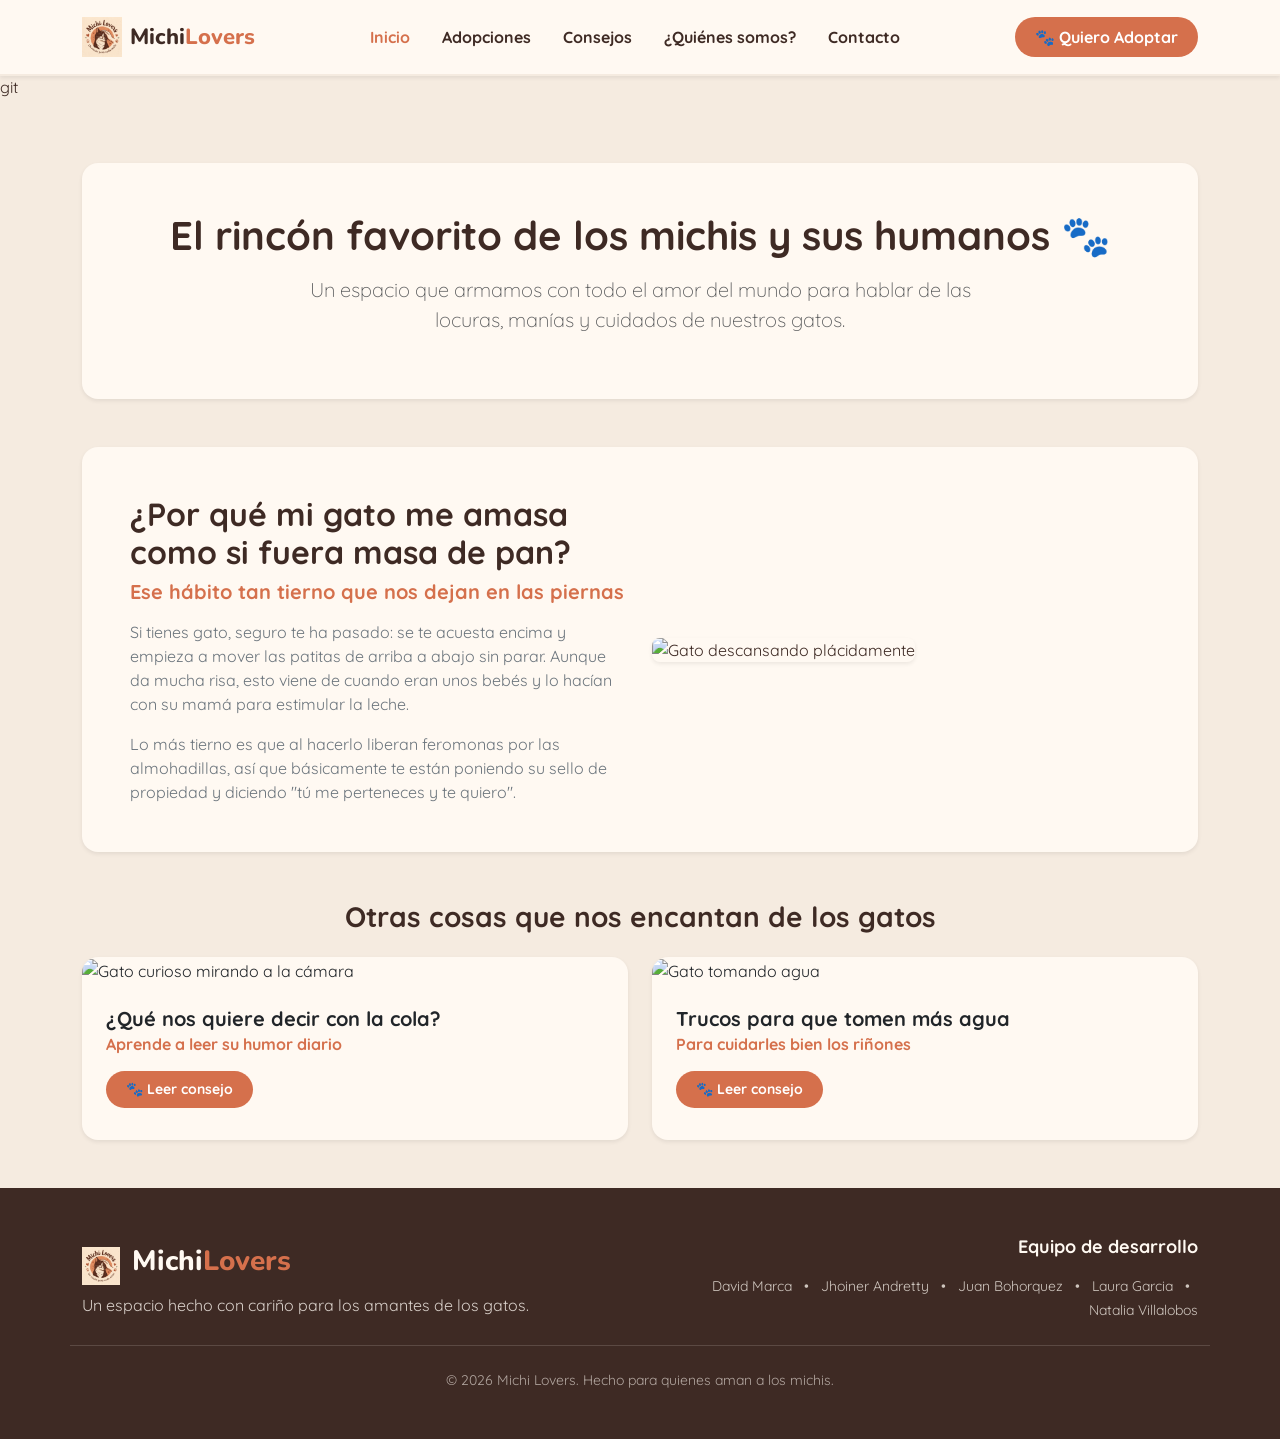
==== commit a763dee1: "anexo modificaciones de articulos" ====
--- a/index.html
+++ b/index.html
@@ -12,8 +12,7 @@
     
     <!-- Link BOOTSTRAP 5.3.3 -->
     <link href="https://cdn.jsdelivr.net/npm/bootstrap@5.3.3/dist/css/bootstrap.min.css" rel="stylesheet">
-    
-    <!-- AQQUI LINKEO MI CSS OROGINAL EN CARPETA DE ASSETS -->
+    git    <!-- AQQUI LINKEO MI CSS OROGINAL EN CARPETA DE ASSETS -->
     <link rel="stylesheet" href="assets/css/styles.css" />
   </head>
   <body>
--- a/assets/css/styles.css
+++ b/assets/css/styles.css
@@ -153,4 +153,74 @@
 
 /*NATALIA*/
 
+/*-----SECTION ADOPCION----*/
+
+/* Sección contenedora */
+
+.fichaAdopcion {
+  background-color: var(--color-bg, #F5EBE0);
+}
+
+.header-ficha h2 {
+  color: var(--color-text, #3E2A24);
+  font-family: var(--font-secondary, 'Nunito', sans-serif);
+}
+
+.header-ficha p {
+  color: var(--color-accent, #D5704C);
+  font-family: var(--font-primary, 'Quicksand', sans-serif);
+}
+
+/* Tarjeta base */
+.card-adopcion {
+  background-color: var(--color-card, #FFF9F2);
+  border-radius: var(--radius-xl, 20px) !important;
+  transition: transform var(--transition-base, 250ms ease), box-shadow var(--transition-base, 250ms ease);
+}
+
+.card-adopcion:hover {
+  transform: translateY(-6px);
+  box-shadow: var(--shadow-md, 0 8px 20px rgba(62, 42, 36, 0.12)) !important;
+}
+
+/* Wrapper e Imagen */
+.card-img-wrapper {
+  height: 220px;
+  overflow: hidden;
+}
+
+.card-img-wrapper img {
+  height: 100%;
+  width: 100%;
+  transition: transform var(--transition-smooth, 400ms ease);
+}
+
+.card-adopcion:hover .card-img-wrapper img {
+  transform: scale(1.05);
+}
+
+/* Badge personalizado */
+.badge-genero {
+  background-color: var(--color-card, #FFF9F2);
+  color: var(--color-text, #3E2A24);
+  font-family: var(--font-primary, 'Quicksand', sans-serif);
+  font-weight: 700;
+  border: 1px solid rgba(62, 42, 36, 0.1);
+}
+
+/* Tipografía de la Card */
+.card-adopcion .card-title {
+  color: var(--color-text, #3E2A24);
+  font-family: var(--font-secondary, 'Nunito', sans-serif);
+}
+
+.card-adopcion .info-edad {
+  color: var(--color-accent, #D5704C);
+}
+
+.card-adopcion .desc-mascota {
+  font-family: var(--font-primary, 'Quicksand', sans-serif);
+  font-size: var(--fs-sm, 0.875rem);
+  line-height: 1.5;
+}
 /*JUAN BOHORQUEZ*/
